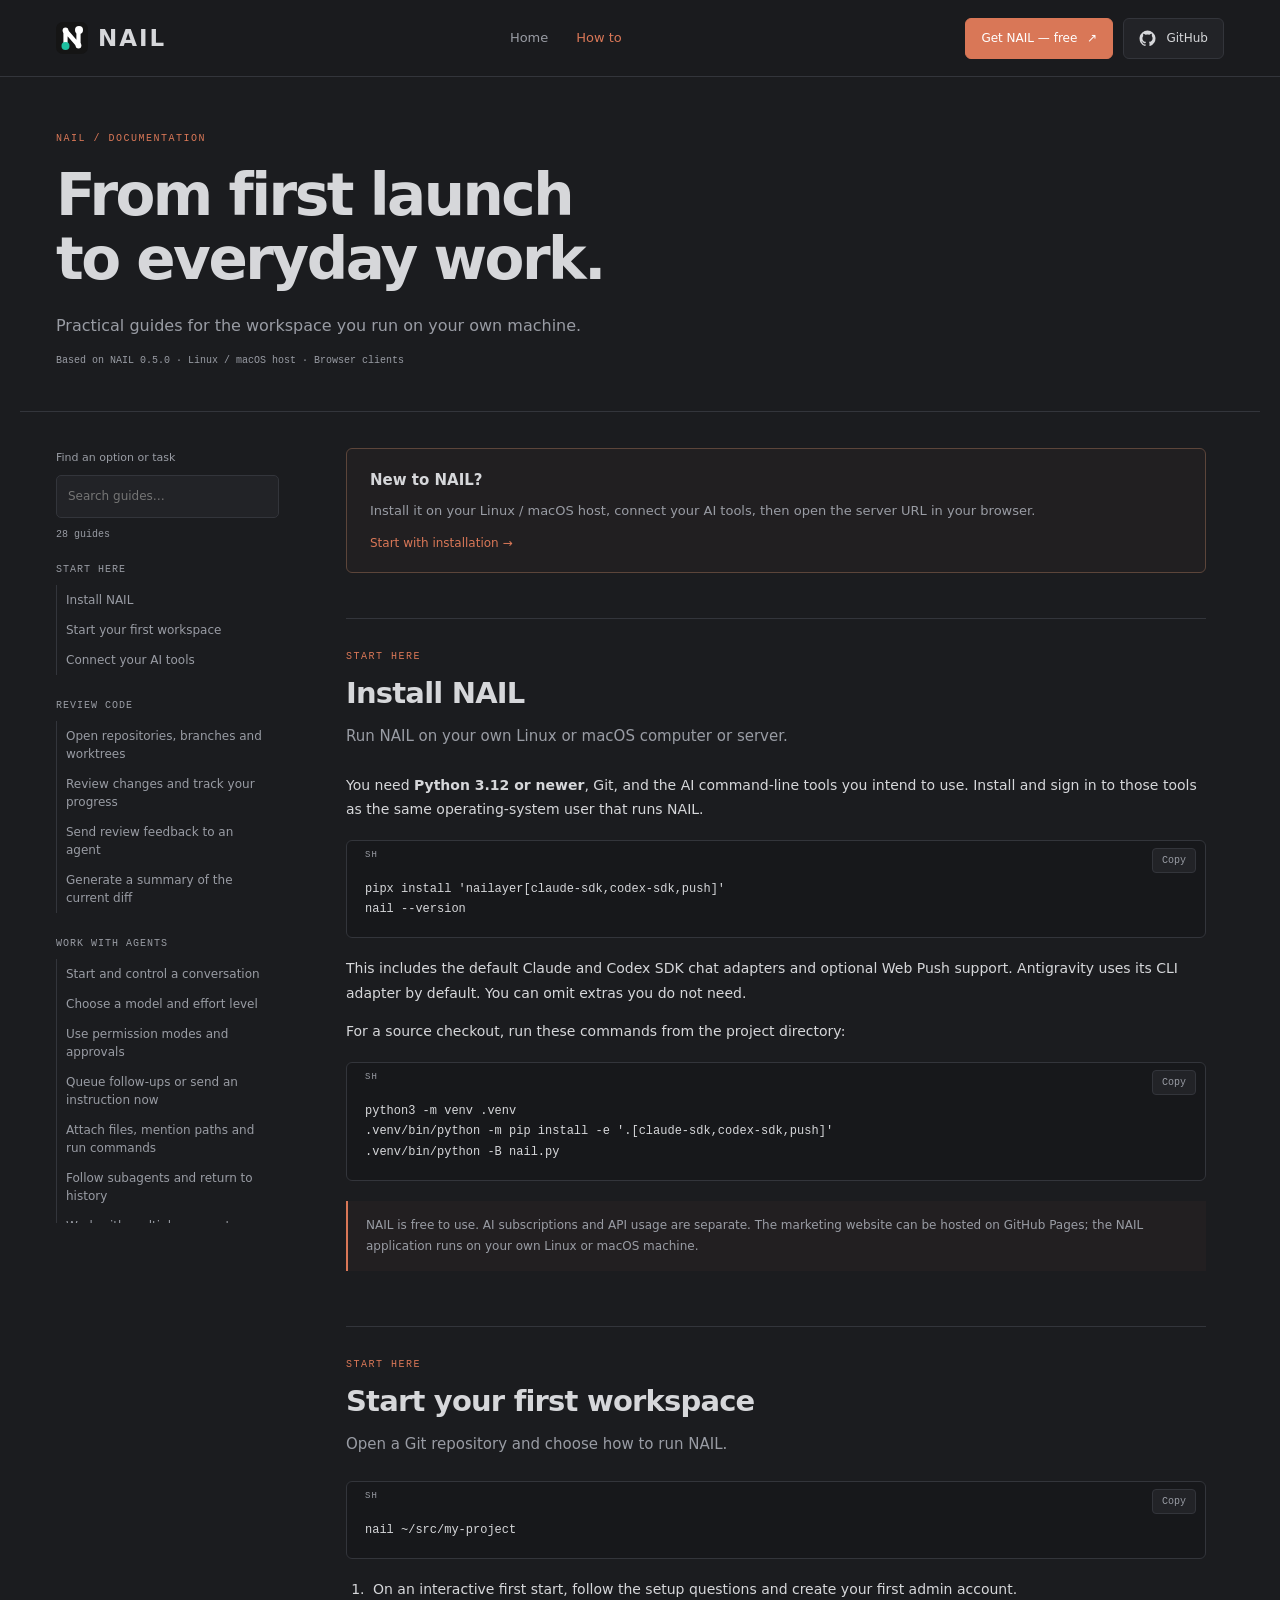
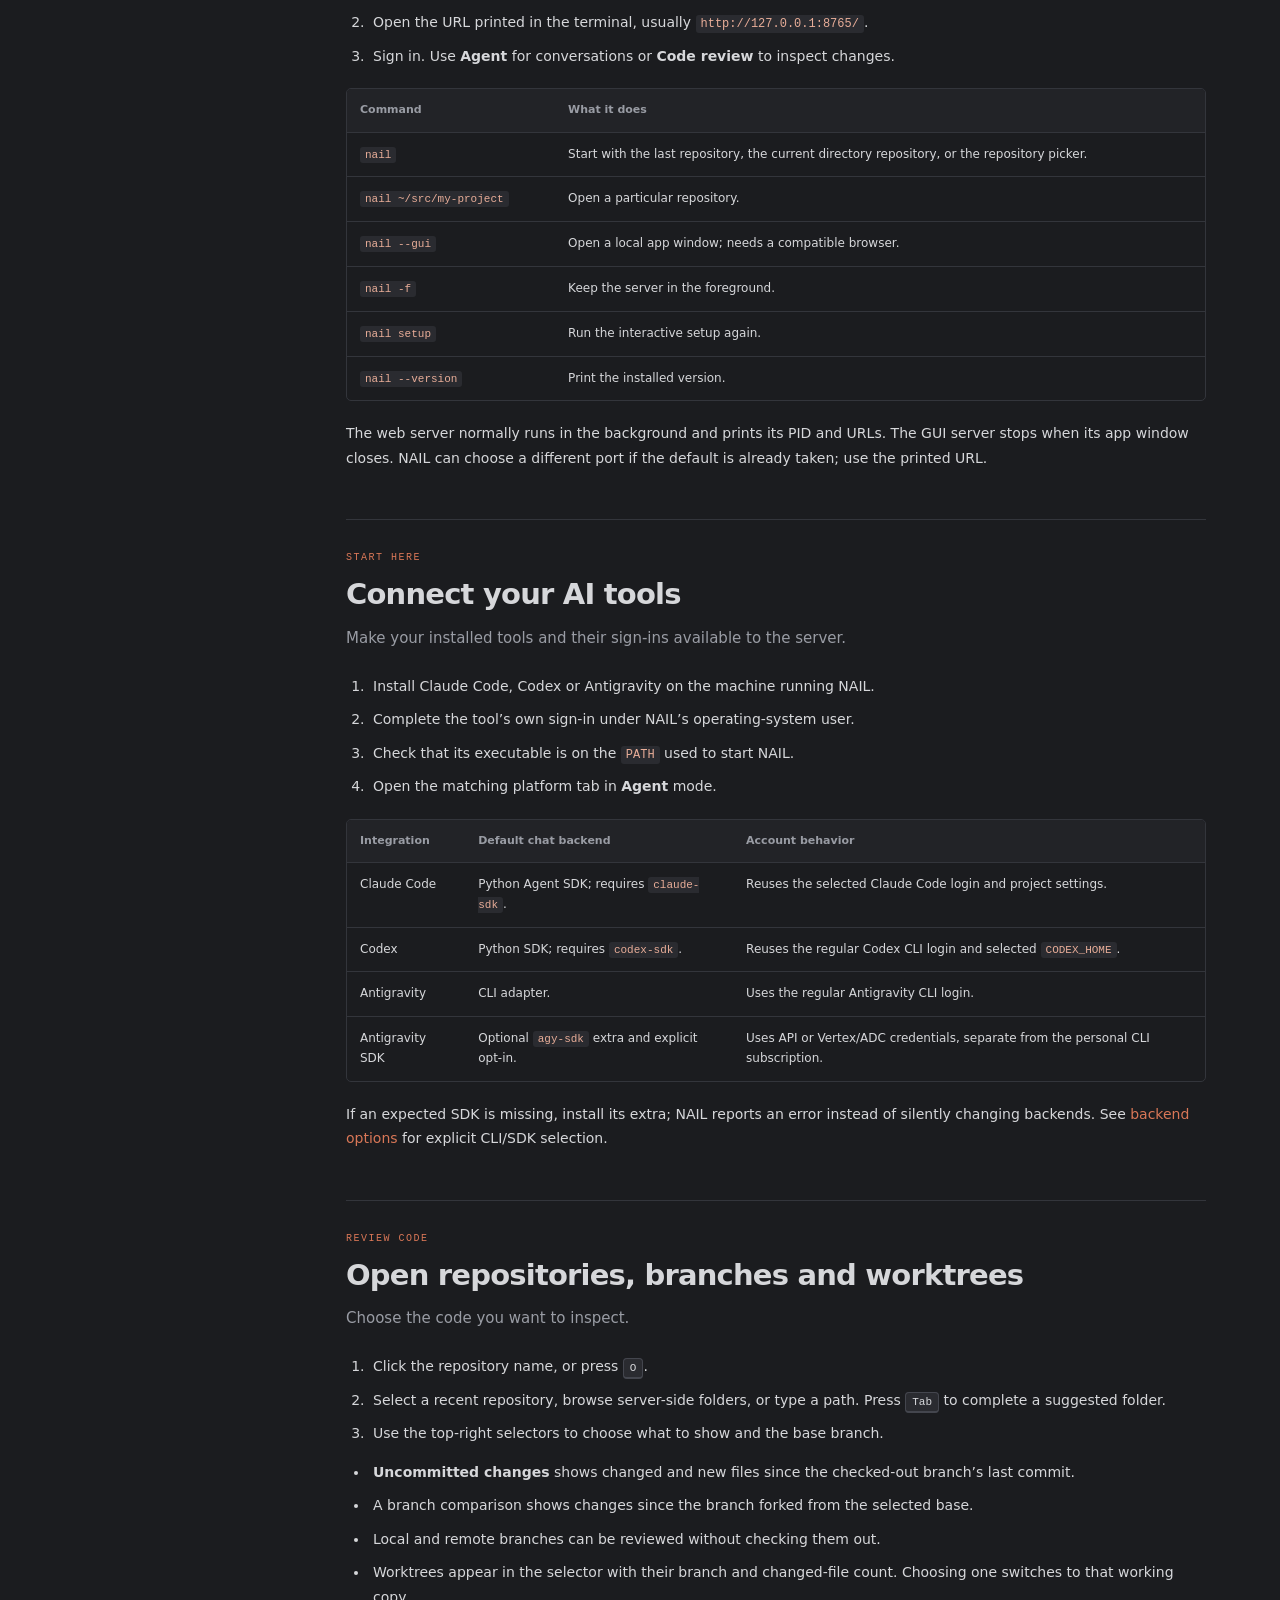
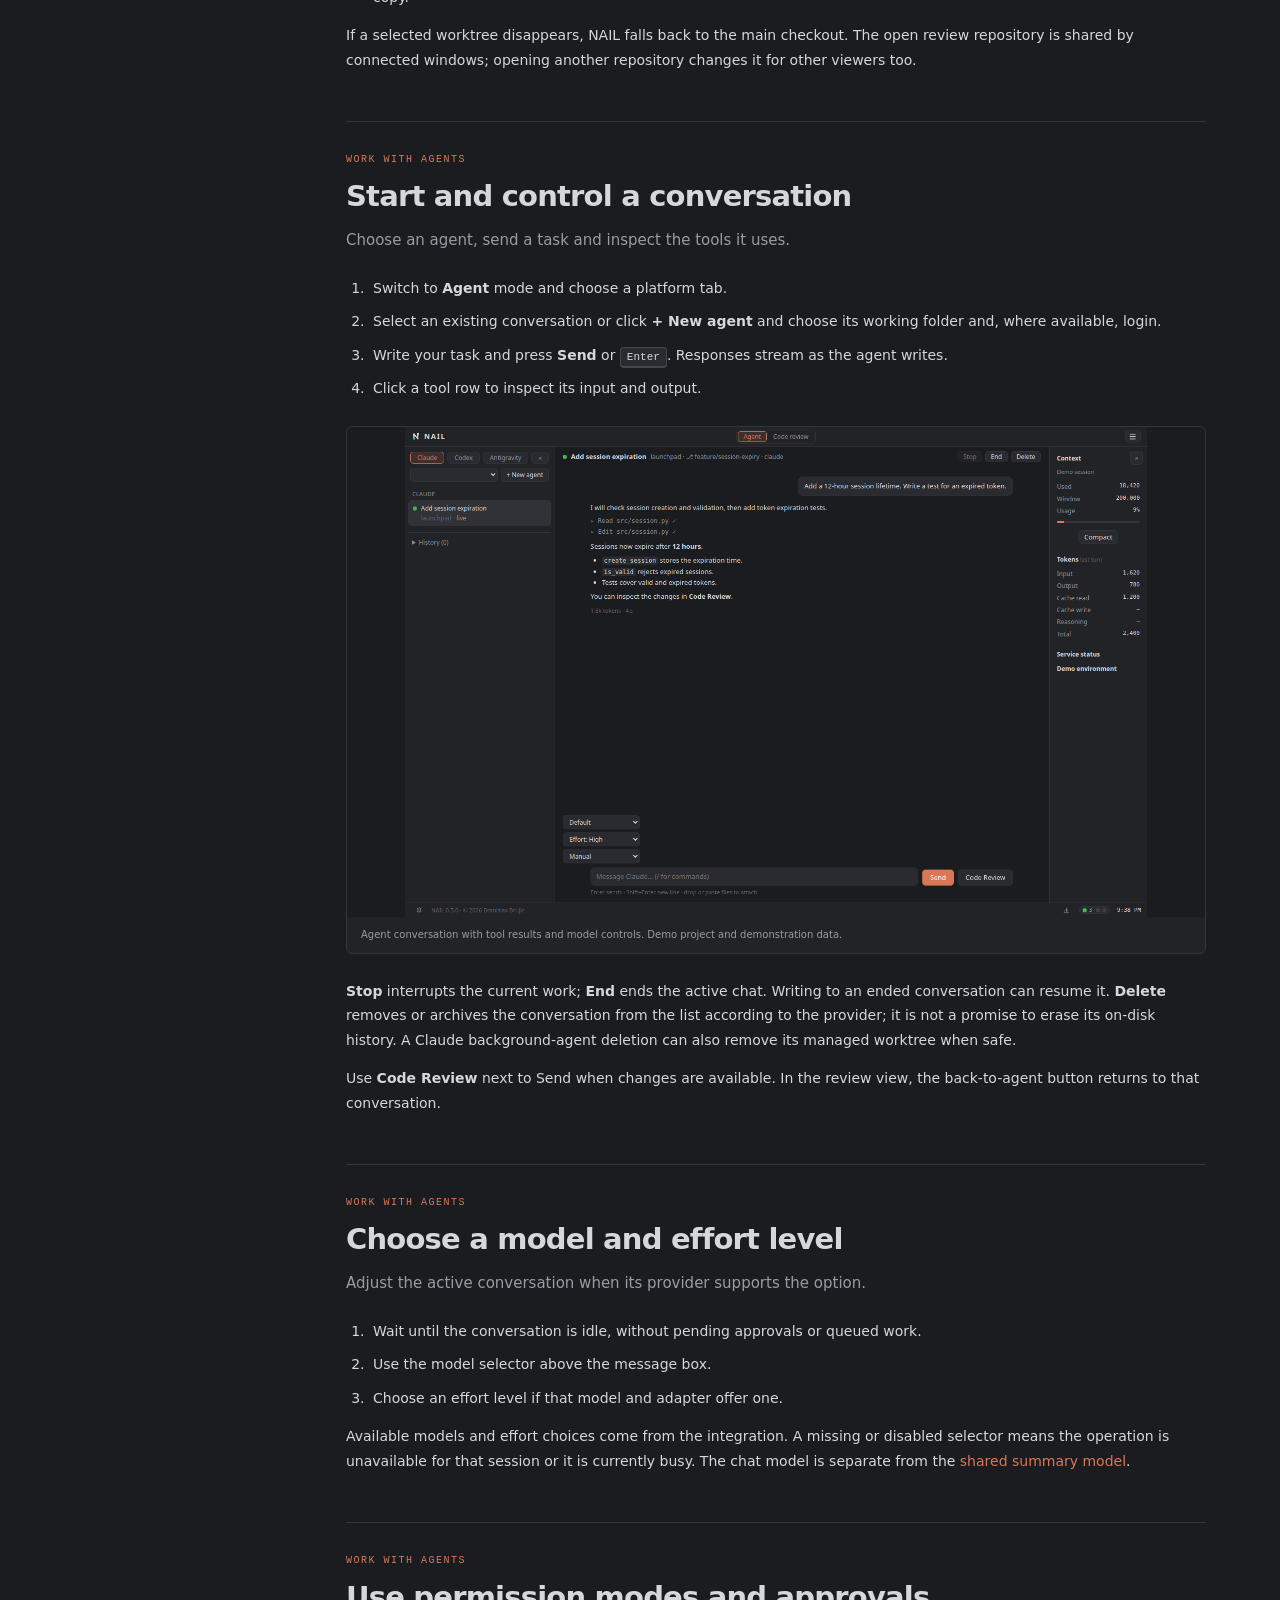
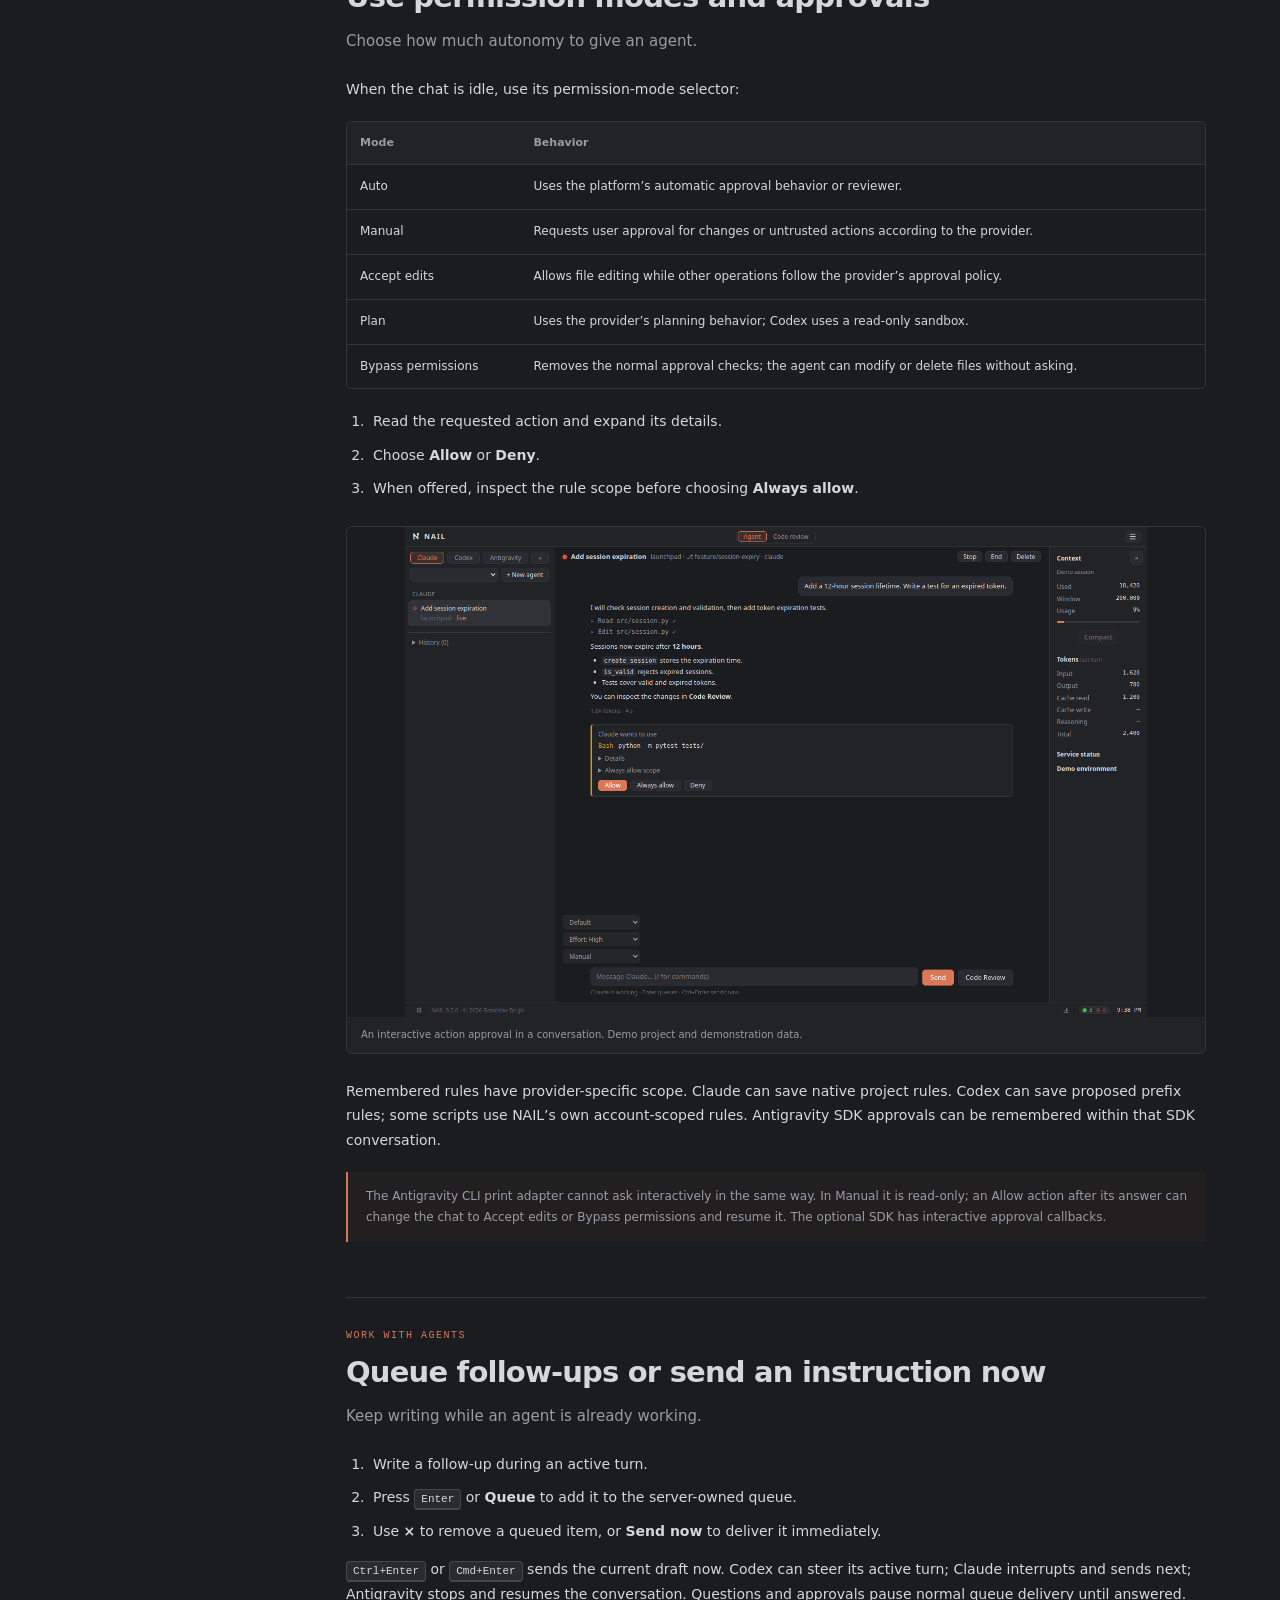
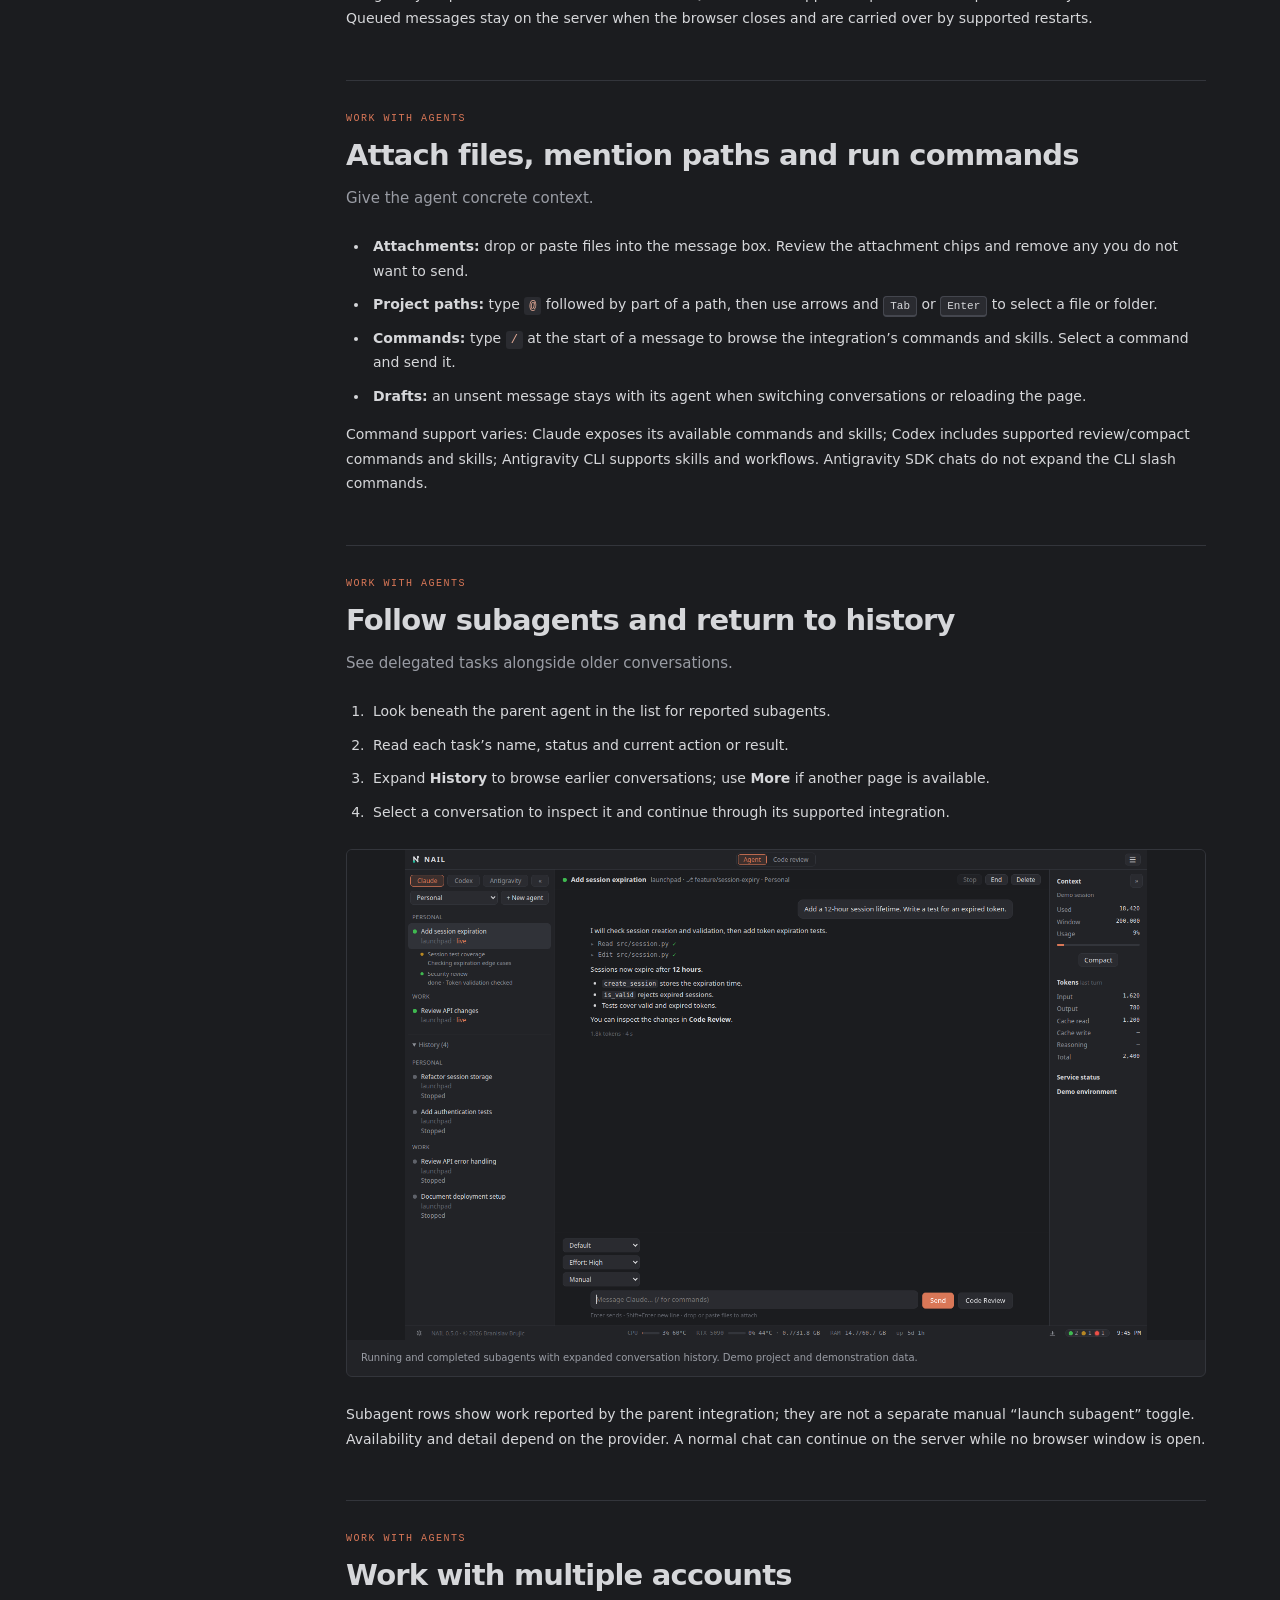
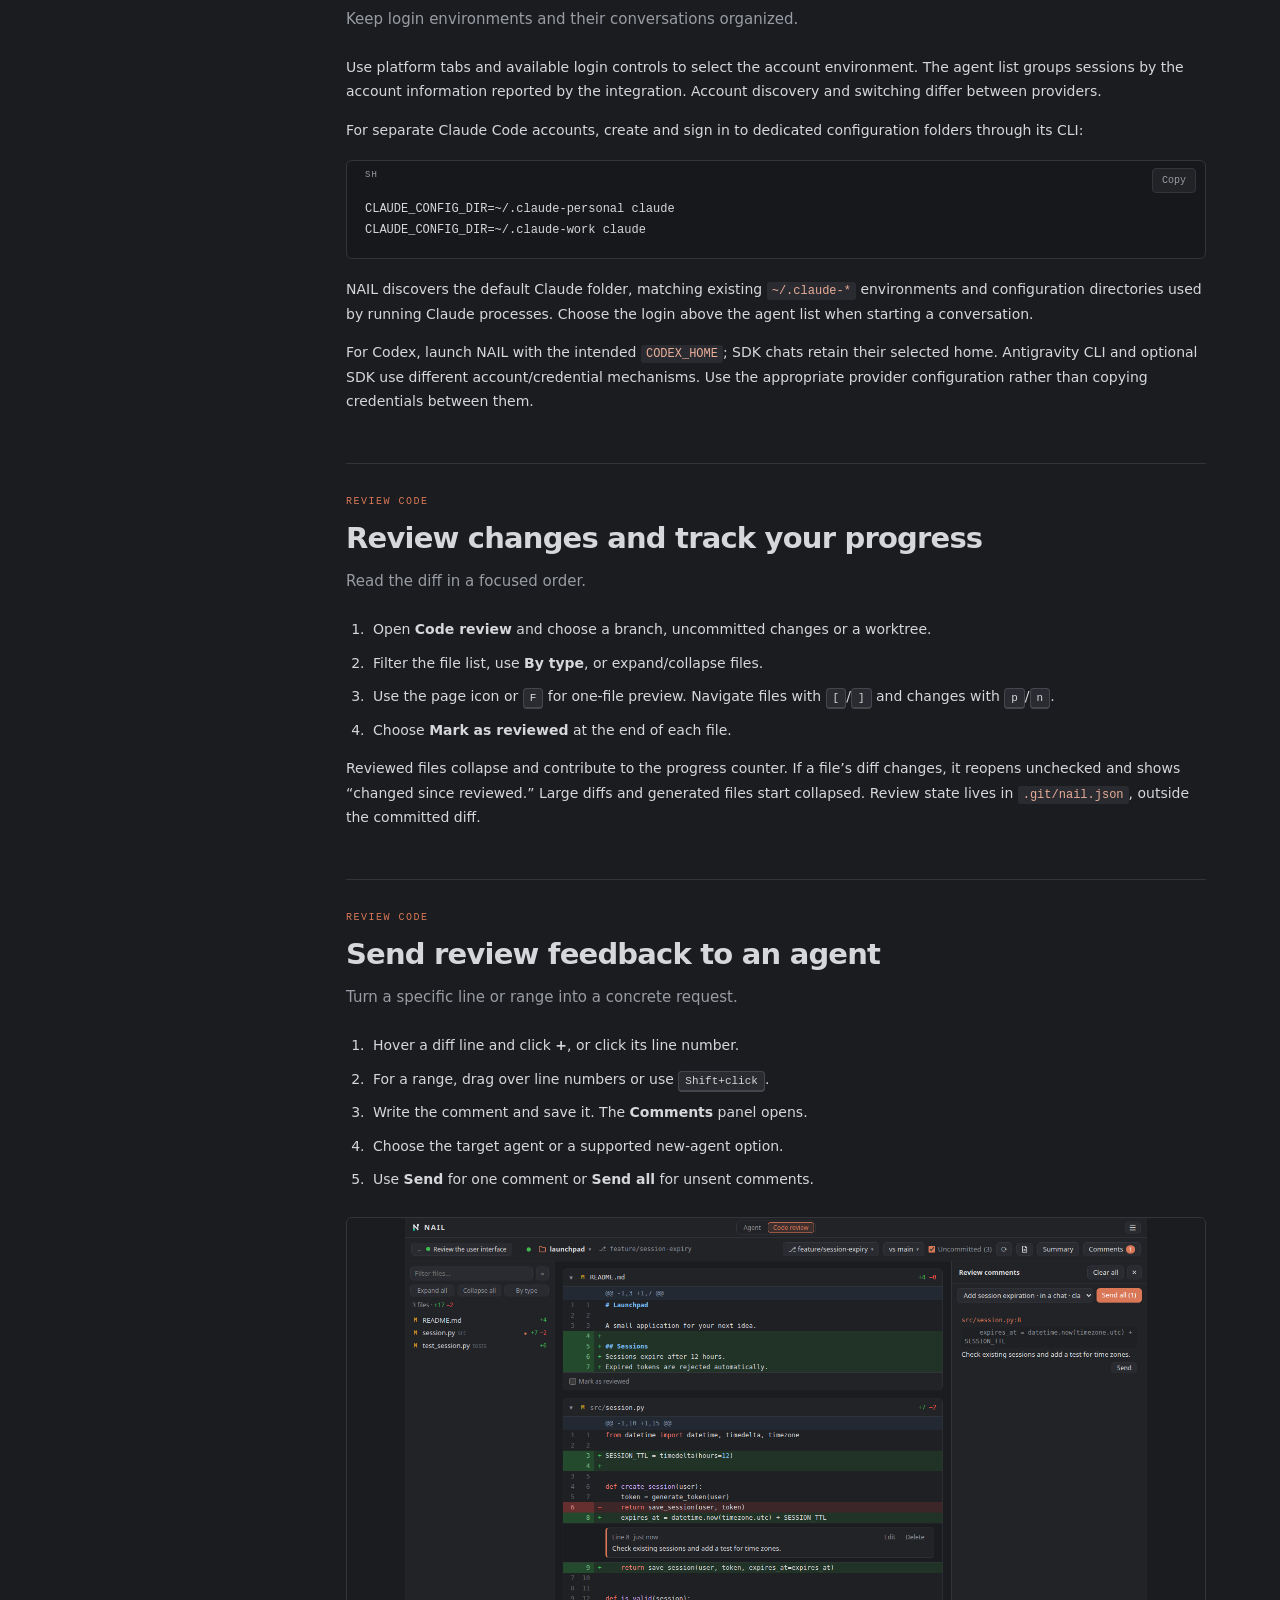
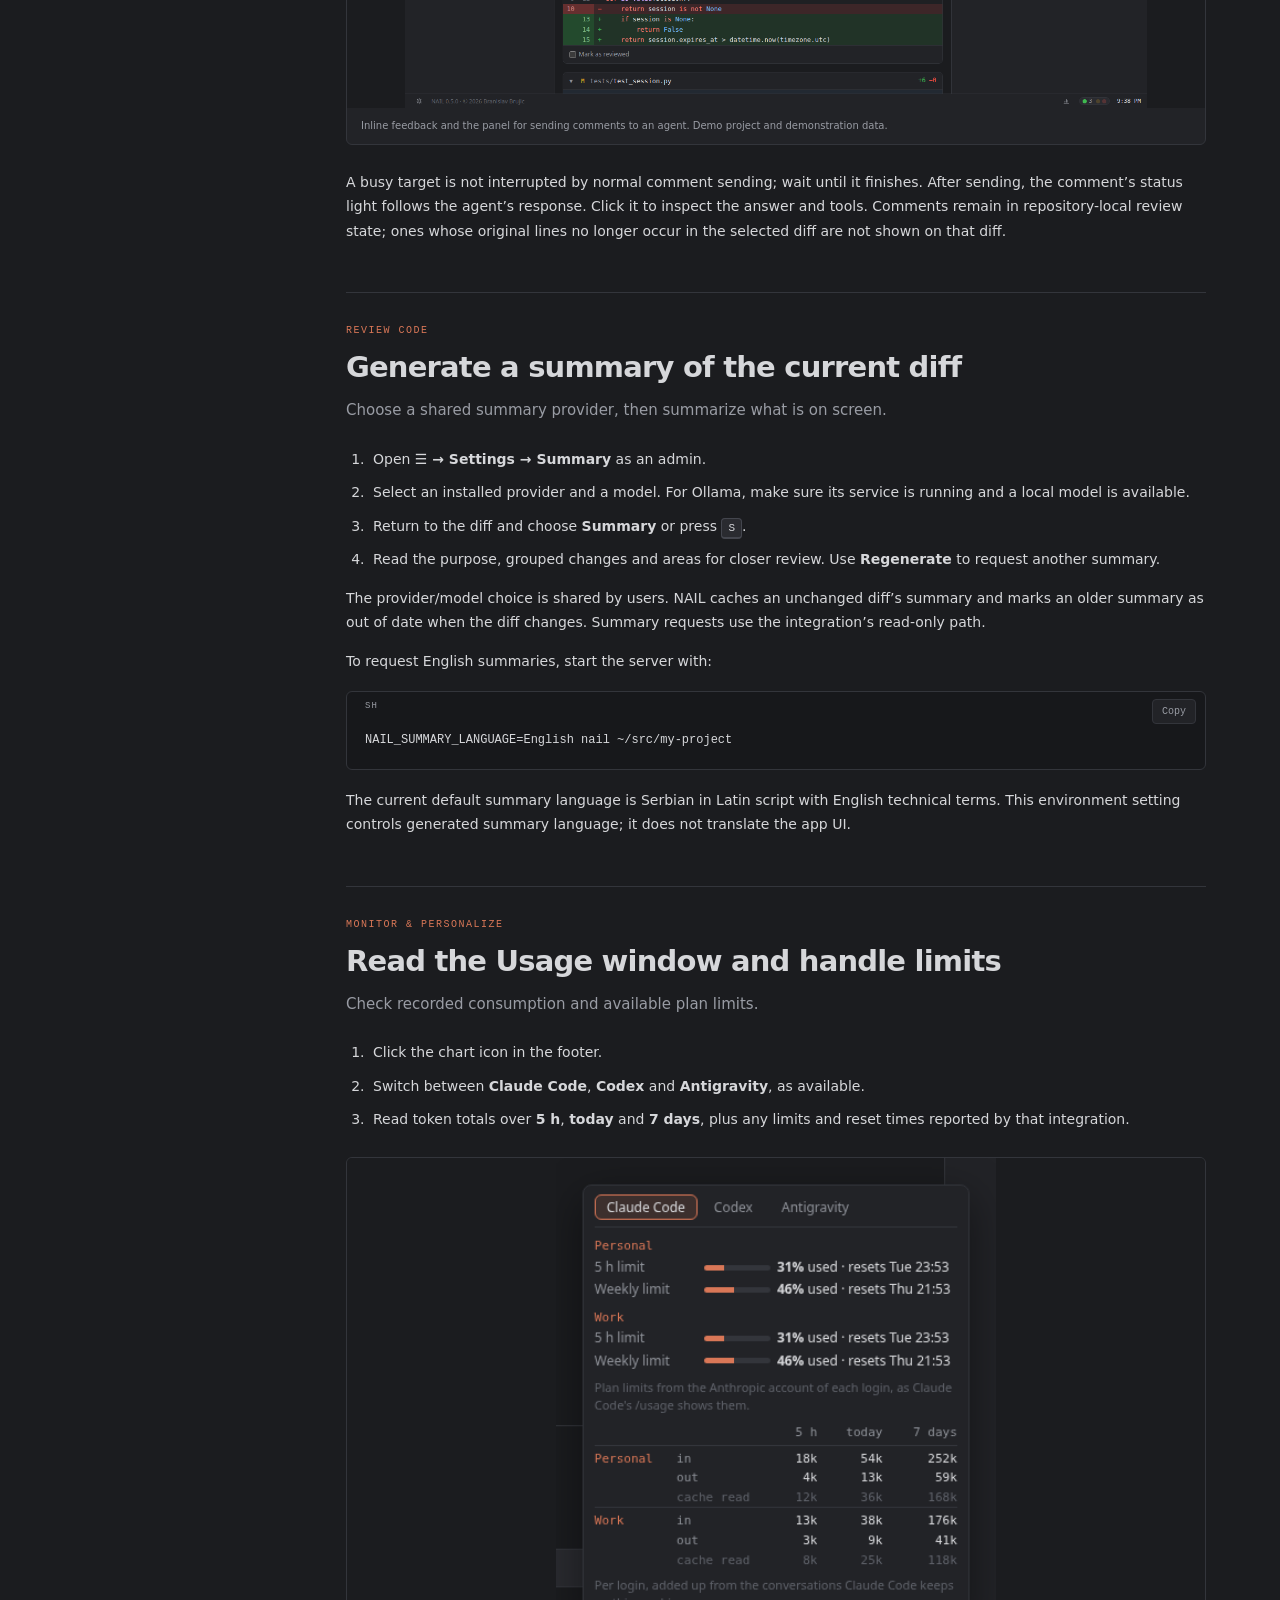
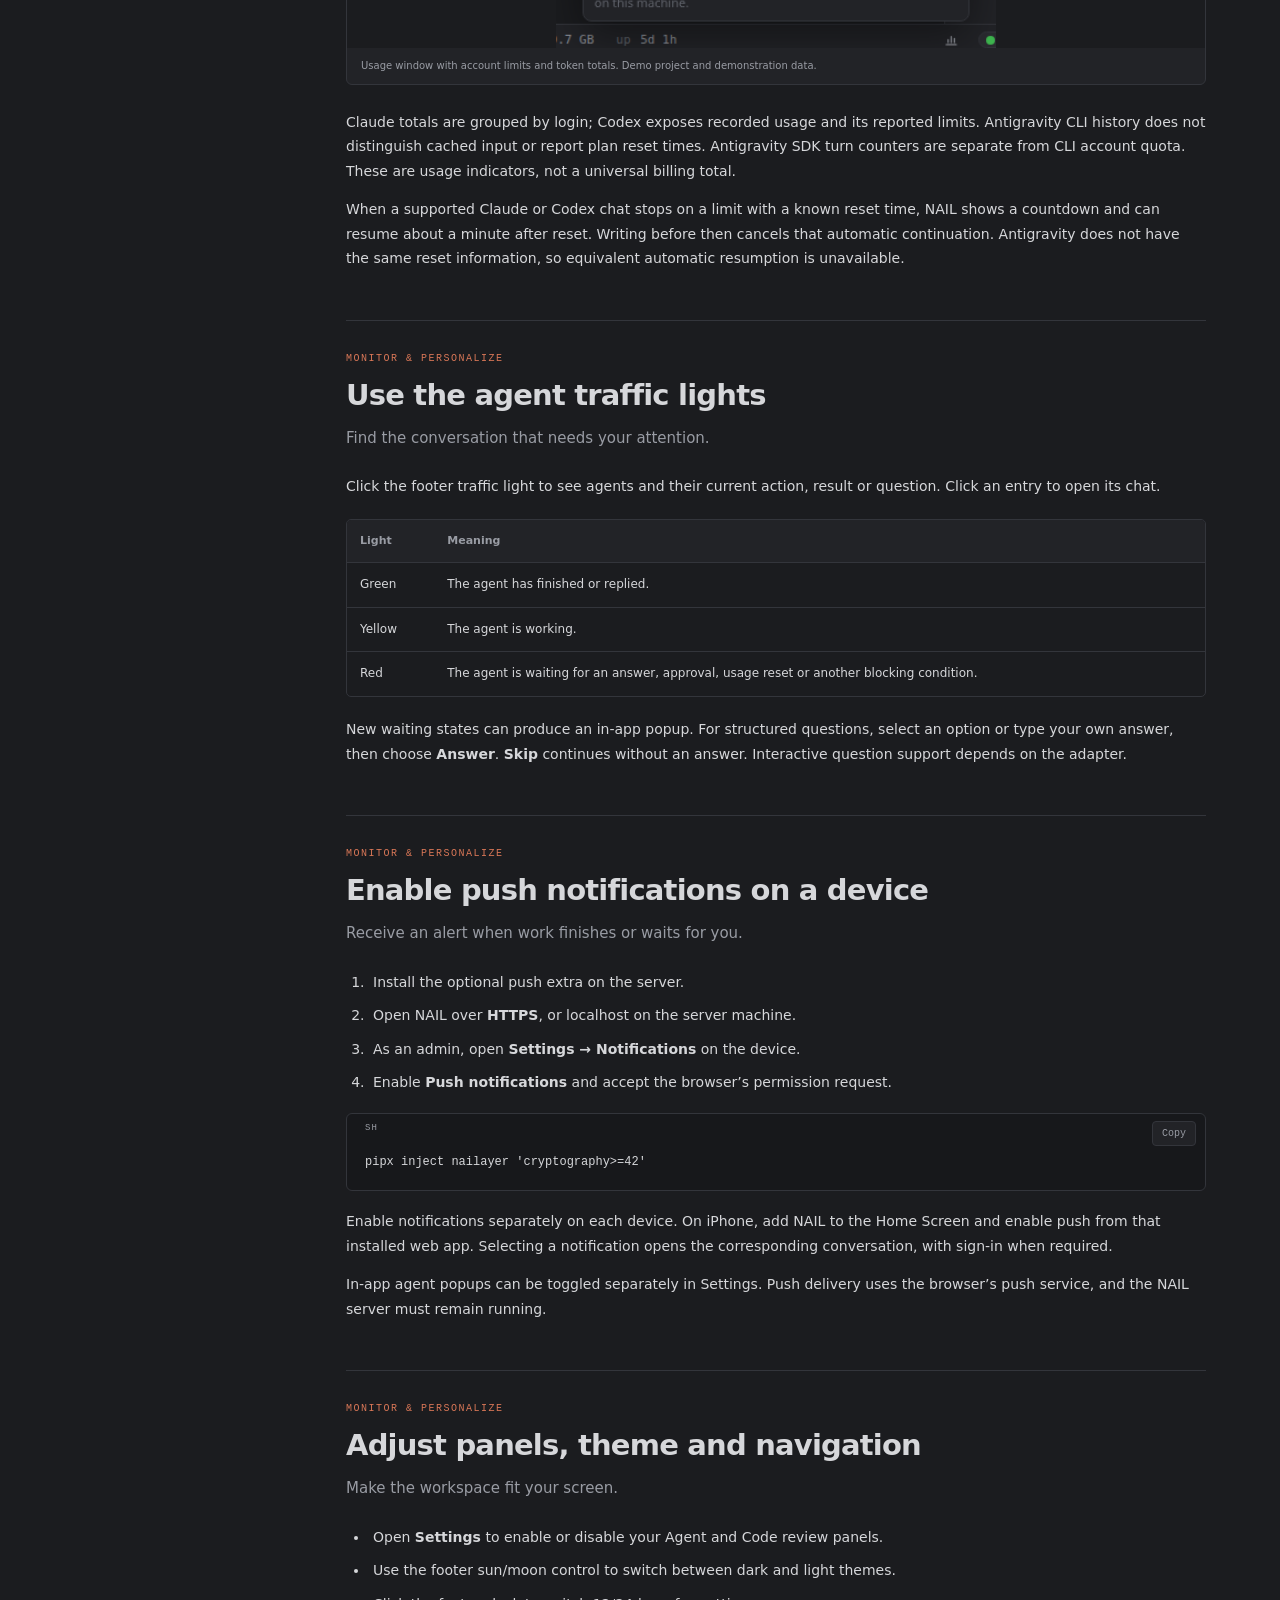
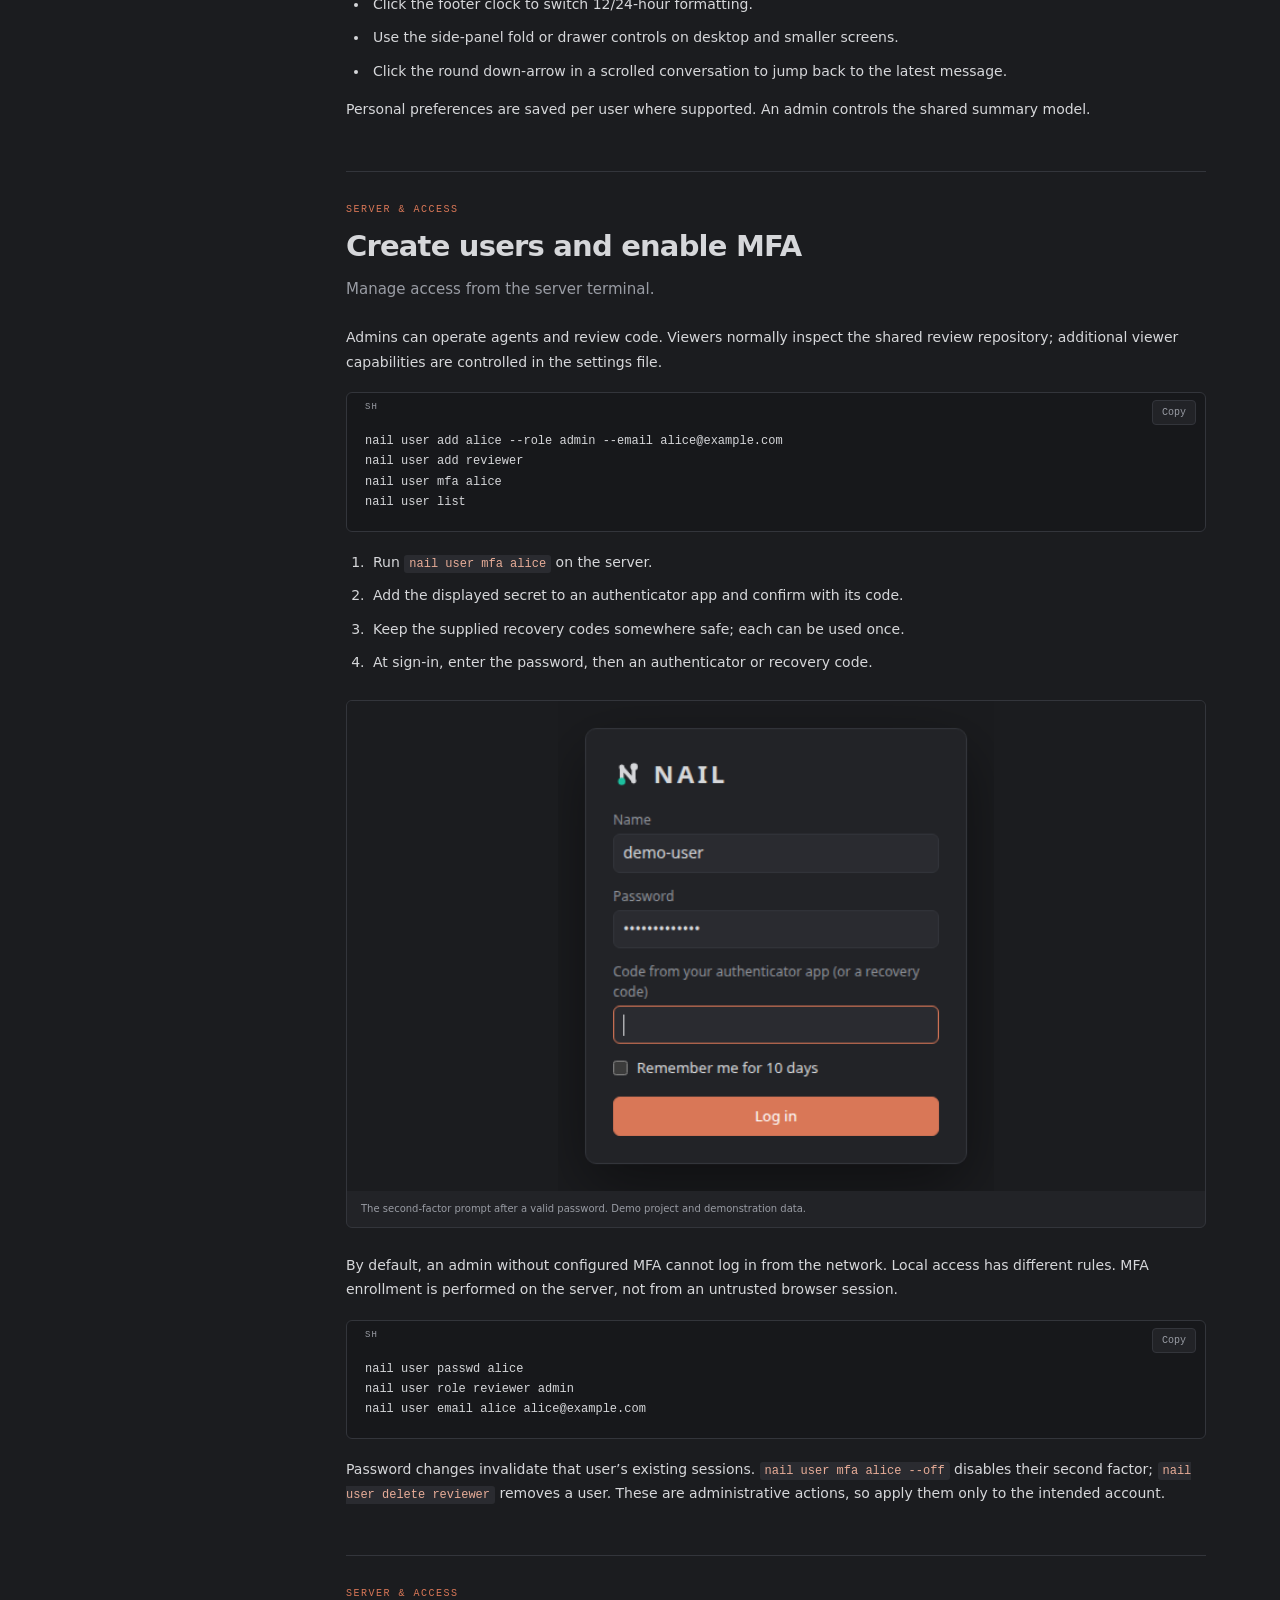
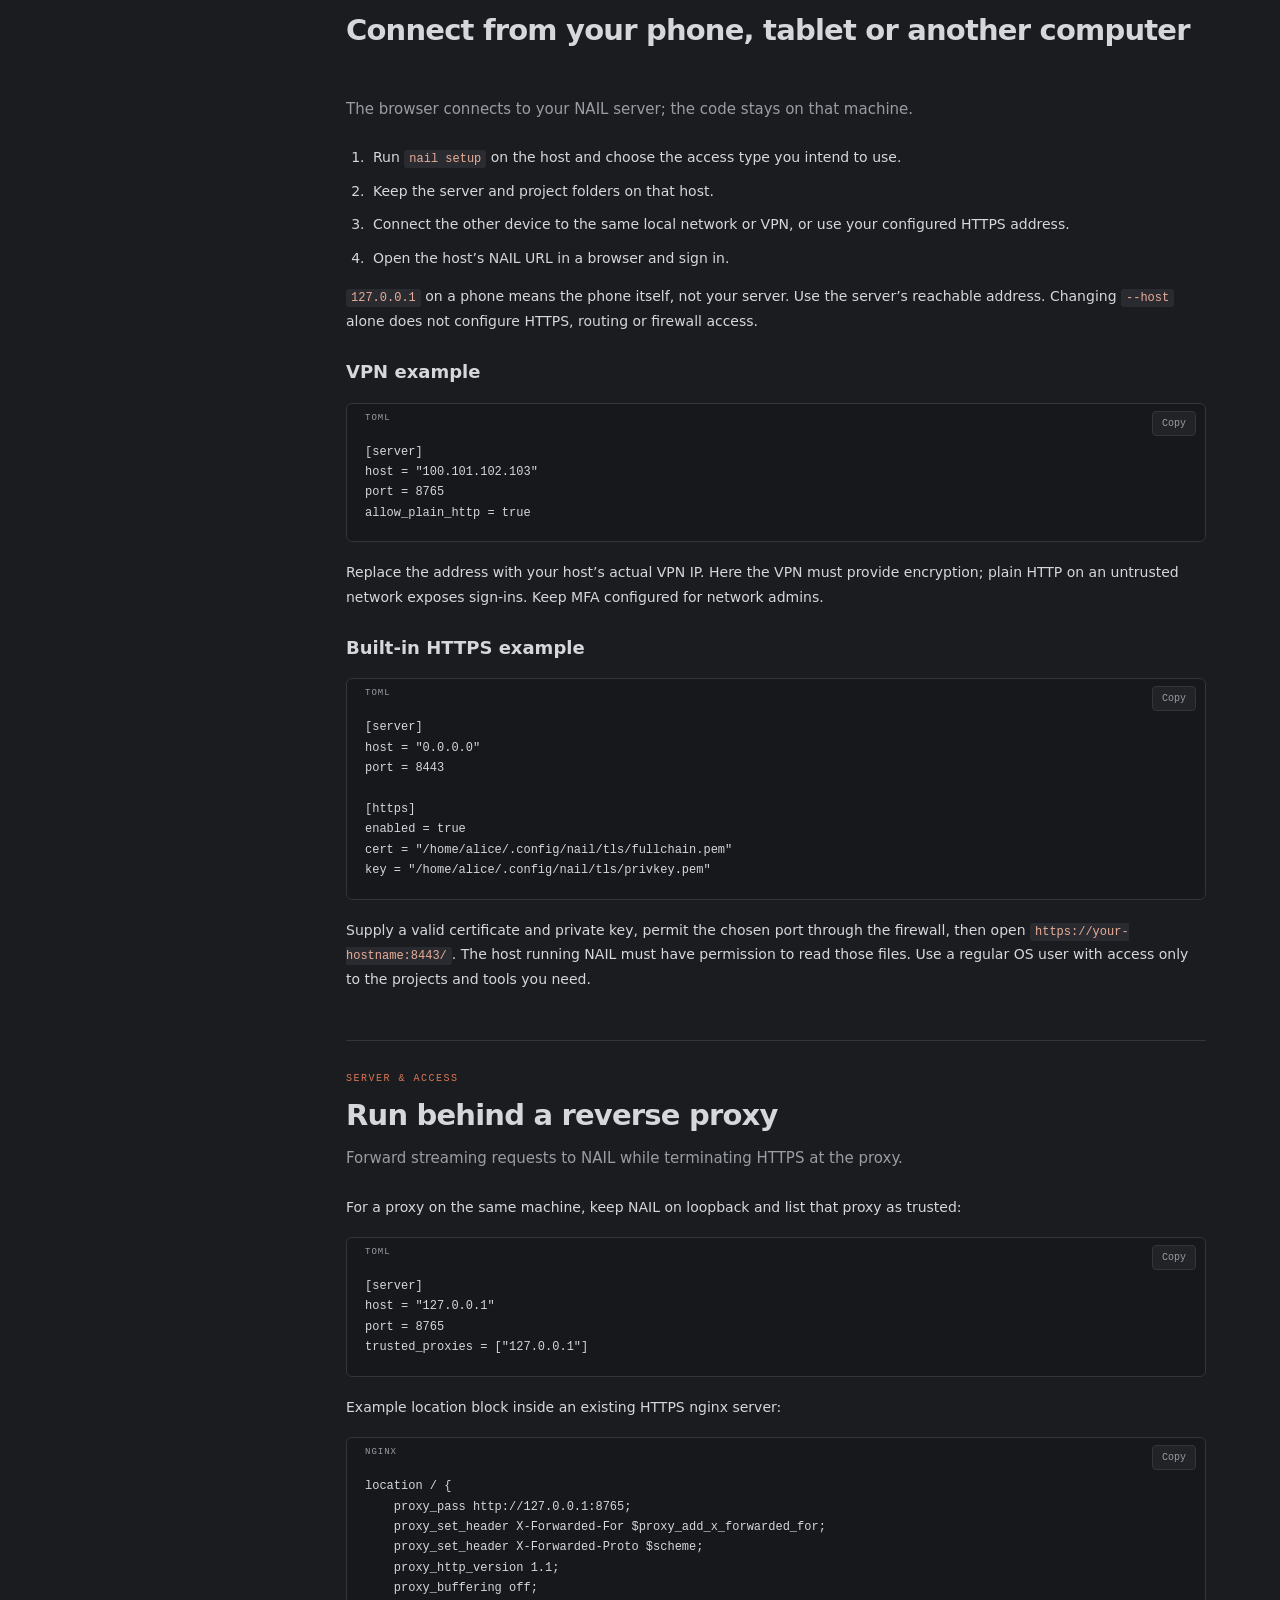
==== how-to.html @ 947f9fab "Open external website links in new tabs" ====
<!doctype html><html lang="en"><head><meta charset="utf-8"><meta name="viewport" content="width=device-width,initial-scale=1"><meta name="theme-color" content="#1b1c1f"><meta name="description" content="Learn how to install, configure and use NAIL: agents, permissions, code review, Usage, accounts, MFA and remote access."><title>How to use NAIL — Guides & configuration</title><link rel="icon" href="assets/nail.svg" type="image/svg+xml"><link rel="stylesheet" href="assets/docs.css"><script src="assets/docs.js" defer></script></head><body><a class="skip" href="#guides">Skip to guides</a><header><nav class="wrap" aria-label="Main navigation"><a class="brand" href="index.html"><img src="assets/nail.svg" alt="" width="32" height="32">NAIL</a><div class="navlinks"><a href="index.html">Home</a><a href="how-to.html" aria-current="page">How to</a></div><div class="header-actions"><a class="btn primary" href="index.html#installation">Get NAIL — free <span>↗</span></a><a class="btn github-placeholder" id="github-link" href="https://github.com/branislav-brujic/nail" aria-label="GitHub repository" target="_blank" rel="noopener noreferrer"><svg width="17" height="17" viewBox="0 0 24 24" fill="currentColor" aria-hidden="true"><path d="M12 .75a11.25 11.25 0 0 0-3.558 21.923c.563.105.769-.244.769-.542 0-.267-.01-.975-.015-1.914-3.13.68-3.79-1.508-3.79-1.508-.511-1.3-1.25-1.646-1.25-1.646-1.022-.699.077-.685.077-.685 1.13.08 1.725 1.16 1.725 1.16 1.005 1.722 2.638 1.225 3.28.937.102-.729.393-1.226.715-1.508-2.498-.284-5.124-1.249-5.124-5.56 0-1.228.439-2.232 1.16-3.019-.116-.284-.503-1.429.11-2.978 0 0 .945-.303 3.094 1.153a10.8 10.8 0 0 1 5.63 0c2.148-1.456 3.091-1.153 3.091-1.153.615 1.549.228 2.694.112 2.978.722.787 1.158 1.791 1.158 3.019 0 4.322-2.63 5.273-5.136 5.551.404.349.765 1.034.765 2.084 0 1.505-.014 2.719-.014 3.089 0 .3.203.653.774.542A11.25 11.25 0 0 0 12 .75Z"/></svg>GitHub</a></div></nav></header><div class="wrap docs-hero"><div class="eyebrow">NAIL / DOCUMENTATION</div><h1>From first launch<br>to everyday work.</h1><p>Practical guides for the workspace you run on your own machine.</p><div class="doc-version">Based on NAIL 0.5.0 · Linux / macOS host · Browser clients</div></div><div class="wrap docs-layout"><aside class="docs-side" aria-label="Documentation navigation"><label for="guide-search">Find an option or task</label><div class="search-wrap"><input id="guide-search" type="search" placeholder="Search guides…" autocomplete="off"><button id="clear-search" type="button" aria-label="Clear search" hidden>×</button></div><p id="search-status" role="status">28 guides</p><details class="toc" open><summary>Browse guides</summary><div id="table-of-contents"><div class="toc-group"><p>Start here</p><a href="#install" data-guide-link="install">Install NAIL</a><a href="#first-run" data-guide-link="first-run">Start your first workspace</a><a href="#connect-agents" data-guide-link="connect-agents">Connect your AI tools</a></div><div class="toc-group"><p>Review code</p><a href="#repositories" data-guide-link="repositories">Open repositories, branches and worktrees</a><a href="#review" data-guide-link="review">Review changes and track your progress</a><a href="#comments" data-guide-link="comments">Send review feedback to an agent</a><a href="#summaries" data-guide-link="summaries">Generate a summary of the current diff</a></div><div class="toc-group"><p>Work with agents</p><a href="#chat" data-guide-link="chat">Start and control a conversation</a><a href="#models" data-guide-link="models">Choose a model and effort level</a><a href="#permissions" data-guide-link="permissions">Use permission modes and approvals</a><a href="#queue" data-guide-link="queue">Queue follow-ups or send an instruction now</a><a href="#files-and-commands" data-guide-link="files-and-commands">Attach files, mention paths and run commands</a><a href="#subagents-history" data-guide-link="subagents-history">Follow subagents and return to history</a><a href="#accounts" data-guide-link="accounts">Work with multiple accounts</a></div><div class="toc-group"><p>Monitor & personalize</p><a href="#usage" data-guide-link="usage">Read the Usage window and handle limits</a><a href="#status" data-guide-link="status">Use the agent traffic lights</a><a href="#notifications" data-guide-link="notifications">Enable push notifications on a device</a><a href="#preferences" data-guide-link="preferences">Adjust panels, theme and navigation</a></div><div class="toc-group"><p>Server & access</p><a href="#users-mfa" data-guide-link="users-mfa">Create users and enable MFA</a><a href="#remote-access" data-guide-link="remote-access">Connect from your phone, tablet or another computer</a><a href="#proxy" data-guide-link="proxy">Run behind a reverse proxy</a><a href="#configuration" data-guide-link="configuration">Edit the settings file</a><a href="#sandbox" data-guide-link="sandbox">Limit agents to a project root</a></div><div class="toc-group"><p>Reference</p><a href="#backends" data-guide-link="backends">Choose CLI or SDK adapters</a><a href="#settings-reference" data-guide-link="settings-reference">Configuration reference</a><a href="#cli-environment" data-guide-link="cli-environment">CLI flags and environment variables</a><a href="#keyboard" data-guide-link="keyboard">Keyboard shortcuts</a><a href="#troubleshooting" data-guide-link="troubleshooting">Troubleshoot common problems</a></div></div></details></aside><main id="guides"><div class="quick-start"><strong>New to NAIL?</strong><p>Install it on your Linux / macOS host, connect your AI tools, then open the server URL in your browser.</p><a href="#install">Start with installation →</a></div><p id="no-results" hidden>No guides match your search. Try “MFA”, “queue”, “worktree” or “proxy”.</p><section class="guide" id="install" data-guide data-group="Start here"><div class="eyebrow">Start here</div><h2>Install NAIL<a class="anchor" href="#install" aria-label="Link to Install NAIL">#</a></h2><p class="guide-intro">Run NAIL on your own Linux or macOS computer or server.</p><p>You need <strong>Python 3.12 or newer</strong>, Git, and the AI command-line tools you intend to use. Install and sign in to those tools as the same operating-system user that runs NAIL.</p><pre data-language="sh"><code>pipx install &#x27;nailayer[claude-sdk,codex-sdk,push]&#x27;
nail --version</code></pre><p>This includes the default Claude and Codex SDK chat adapters and optional Web Push support. Antigravity uses its CLI adapter by default. You can omit extras you do not need.</p><p>For a source checkout, run these commands from the project directory:</p><pre data-language="sh"><code>python3 -m venv .venv
.venv/bin/python -m pip install -e &#x27;.[claude-sdk,codex-sdk,push]&#x27;
.venv/bin/python -B nail.py</code></pre><div class="note">NAIL is free to use. AI subscriptions and API usage are separate. The marketing website can be hosted on GitHub Pages; the NAIL application runs on your own Linux or macOS machine.</div></section><section class="guide" id="first-run" data-guide data-group="Start here"><div class="eyebrow">Start here</div><h2>Start your first workspace<a class="anchor" href="#first-run" aria-label="Link to Start your first workspace">#</a></h2><p class="guide-intro">Open a Git repository and choose how to run NAIL.</p><pre data-language="sh"><code>nail ~/src/my-project</code></pre><ol><li>On an interactive first start, follow the setup questions and create your first admin account.</li><li>Open the URL printed in the terminal, usually <code>http://127.0.0.1:8765/</code>.</li><li>Sign in. Use <strong>Agent</strong> for conversations or <strong>Code review</strong> to inspect changes.</li></ol><div class="table-scroll"><table><thead><tr><th>Command</th><th>What it does</th></tr></thead><tbody><tr><td><code>nail</code></td><td>Start with the last repository, the current directory repository, or the repository picker.</td></tr><tr><td><code>nail ~/src/my-project</code></td><td>Open a particular repository.</td></tr><tr><td><code>nail --gui</code></td><td>Open a local app window; needs a compatible browser.</td></tr><tr><td><code>nail -f</code></td><td>Keep the server in the foreground.</td></tr><tr><td><code>nail setup</code></td><td>Run the interactive setup again.</td></tr><tr><td><code>nail --version</code></td><td>Print the installed version.</td></tr></tbody></table></div><p>The web server normally runs in the background and prints its PID and URLs. The GUI server stops when its app window closes. NAIL can choose a different port if the default is already taken; use the printed URL.</p></section><section class="guide" id="connect-agents" data-guide data-group="Start here"><div class="eyebrow">Start here</div><h2>Connect your AI tools<a class="anchor" href="#connect-agents" aria-label="Link to Connect your AI tools">#</a></h2><p class="guide-intro">Make your installed tools and their sign-ins available to the server.</p><ol><li>Install Claude Code, Codex or Antigravity on the machine running NAIL.</li><li>Complete the tool’s own sign-in under NAIL’s operating-system user.</li><li>Check that its executable is on the <code>PATH</code> used to start NAIL.</li><li>Open the matching platform tab in <strong>Agent</strong> mode.</li></ol><div class="table-scroll"><table><thead><tr><th>Integration</th><th>Default chat backend</th><th>Account behavior</th></tr></thead><tbody><tr><td>Claude Code</td><td>Python Agent SDK; requires <code>claude-sdk</code>.</td><td>Reuses the selected Claude Code login and project settings.</td></tr><tr><td>Codex</td><td>Python SDK; requires <code>codex-sdk</code>.</td><td>Reuses the regular Codex CLI login and selected <code>CODEX_HOME</code>.</td></tr><tr><td>Antigravity</td><td>CLI adapter.</td><td>Uses the regular Antigravity CLI login.</td></tr><tr><td>Antigravity SDK</td><td>Optional <code>agy-sdk</code> extra and explicit opt-in.</td><td>Uses API or Vertex/ADC credentials, separate from the personal CLI subscription.</td></tr></tbody></table></div><p>If an expected SDK is missing, install its extra; NAIL reports an error instead of silently changing backends. See <a href="#backends">backend options</a> for explicit CLI/SDK selection.</p></section><section class="guide" id="repositories" data-guide data-group="Review code"><div class="eyebrow">Review code</div><h2>Open repositories, branches and worktrees<a class="anchor" href="#repositories" aria-label="Link to Open repositories, branches and worktrees">#</a></h2><p class="guide-intro">Choose the code you want to inspect.</p><ol><li>Click the repository name, or press <kbd>O</kbd>.</li><li>Select a recent repository, browse server-side folders, or type a path. Press <kbd>Tab</kbd> to complete a suggested folder.</li><li>Use the top-right selectors to choose what to show and the base branch.</li></ol><ul><li><strong>Uncommitted changes</strong> shows changed and new files since the checked-out branch’s last commit.</li><li>A branch comparison shows changes since the branch forked from the selected base.</li><li>Local and remote branches can be reviewed without checking them out.</li><li>Worktrees appear in the selector with their branch and changed-file count. Choosing one switches to that working copy.</li></ul><p>If a selected worktree disappears, NAIL falls back to the main checkout. The open review repository is shared by connected windows; opening another repository changes it for other viewers too.</p></section><section class="guide" id="chat" data-guide data-group="Work with agents"><div class="eyebrow">Work with agents</div><h2>Start and control a conversation<a class="anchor" href="#chat" aria-label="Link to Start and control a conversation">#</a></h2><p class="guide-intro">Choose an agent, send a task and inspect the tools it uses.</p><ol><li>Switch to <strong>Agent</strong> mode and choose a platform tab.</li><li>Select an existing conversation or click <strong>+ New agent</strong> and choose its working folder and, where available, login.</li><li>Write your task and press <strong>Send</strong> or <kbd>Enter</kbd>. Responses stream as the agent writes.</li><li>Click a tool row to inspect its input and output.</li></ol><figure><a href="assets/agents-en.png"><img src="assets/agents-en.png" alt="Agent conversation with tool results and model controls." loading="lazy"></a><figcaption>Agent conversation with tool results and model controls. Demo project and demonstration data.</figcaption></figure><p><strong>Stop</strong> interrupts the current work; <strong>End</strong> ends the active chat. Writing to an ended conversation can resume it. <strong>Delete</strong> removes or archives the conversation from the list according to the provider; it is not a promise to erase its on-disk history. A Claude background-agent deletion can also remove its managed worktree when safe.</p><p>Use <strong>Code Review</strong> next to Send when changes are available. In the review view, the back-to-agent button returns to that conversation.</p></section><section class="guide" id="models" data-guide data-group="Work with agents"><div class="eyebrow">Work with agents</div><h2>Choose a model and effort level<a class="anchor" href="#models" aria-label="Link to Choose a model and effort level">#</a></h2><p class="guide-intro">Adjust the active conversation when its provider supports the option.</p><ol><li>Wait until the conversation is idle, without pending approvals or queued work.</li><li>Use the model selector above the message box.</li><li>Choose an effort level if that model and adapter offer one.</li></ol><p>Available models and effort choices come from the integration. A missing or disabled selector means the operation is unavailable for that session or it is currently busy. The chat model is separate from the <a href="#summaries">shared summary model</a>.</p></section><section class="guide" id="permissions" data-guide data-group="Work with agents"><div class="eyebrow">Work with agents</div><h2>Use permission modes and approvals<a class="anchor" href="#permissions" aria-label="Link to Use permission modes and approvals">#</a></h2><p class="guide-intro">Choose how much autonomy to give an agent.</p><p>When the chat is idle, use its permission-mode selector:</p><div class="table-scroll"><table><thead><tr><th>Mode</th><th>Behavior</th></tr></thead><tbody><tr><td>Auto</td><td>Uses the platform’s automatic approval behavior or reviewer.</td></tr><tr><td>Manual</td><td>Requests user approval for changes or untrusted actions according to the provider.</td></tr><tr><td>Accept edits</td><td>Allows file editing while other operations follow the provider’s approval policy.</td></tr><tr><td>Plan</td><td>Uses the provider’s planning behavior; Codex uses a read-only sandbox.</td></tr><tr><td>Bypass permissions</td><td>Removes the normal approval checks; the agent can modify or delete files without asking.</td></tr></tbody></table></div><ol><li>Read the requested action and expand its details.</li><li>Choose <strong>Allow</strong> or <strong>Deny</strong>.</li><li>When offered, inspect the rule scope before choosing <strong>Always allow</strong>.</li></ol><figure><a href="assets/permissions-en.png"><img src="assets/permissions-en.png" alt="An interactive action approval in a conversation." loading="lazy"></a><figcaption>An interactive action approval in a conversation. Demo project and demonstration data.</figcaption></figure><p>Remembered rules have provider-specific scope. Claude can save native project rules. Codex can save proposed prefix rules; some scripts use NAIL’s own account-scoped rules. Antigravity SDK approvals can be remembered within that SDK conversation.</p><div class="note">The Antigravity CLI print adapter cannot ask interactively in the same way. In Manual it is read-only; an Allow action after its answer can change the chat to Accept edits or Bypass permissions and resume it. The optional SDK has interactive approval callbacks.</div></section><section class="guide" id="queue" data-guide data-group="Work with agents"><div class="eyebrow">Work with agents</div><h2>Queue follow-ups or send an instruction now<a class="anchor" href="#queue" aria-label="Link to Queue follow-ups or send an instruction now">#</a></h2><p class="guide-intro">Keep writing while an agent is already working.</p><ol><li>Write a follow-up during an active turn.</li><li>Press <kbd>Enter</kbd> or <strong>Queue</strong> to add it to the server-owned queue.</li><li>Use <strong>×</strong> to remove a queued item, or <strong>Send now</strong> to deliver it immediately.</li></ol><p><kbd>Ctrl+Enter</kbd> or <kbd>Cmd+Enter</kbd> sends the current draft now. Codex can steer its active turn; Claude interrupts and sends next; Antigravity stops and resumes the conversation. Questions and approvals pause normal queue delivery until answered. Queued messages stay on the server when the browser closes and are carried over by supported restarts.</p></section><section class="guide" id="files-and-commands" data-guide data-group="Work with agents"><div class="eyebrow">Work with agents</div><h2>Attach files, mention paths and run commands<a class="anchor" href="#files-and-commands" aria-label="Link to Attach files, mention paths and run commands">#</a></h2><p class="guide-intro">Give the agent concrete context.</p><ul><li><strong>Attachments:</strong> drop or paste files into the message box. Review the attachment chips and remove any you do not want to send.</li><li><strong>Project paths:</strong> type <code>@</code> followed by part of a path, then use arrows and <kbd>Tab</kbd> or <kbd>Enter</kbd> to select a file or folder.</li><li><strong>Commands:</strong> type <code>/</code> at the start of a message to browse the integration’s commands and skills. Select a command and send it.</li><li><strong>Drafts:</strong> an unsent message stays with its agent when switching conversations or reloading the page.</li></ul><p>Command support varies: Claude exposes its available commands and skills; Codex includes supported review/compact commands and skills; Antigravity CLI supports skills and workflows. Antigravity SDK chats do not expand the CLI slash commands.</p></section><section class="guide" id="subagents-history" data-guide data-group="Work with agents"><div class="eyebrow">Work with agents</div><h2>Follow subagents and return to history<a class="anchor" href="#subagents-history" aria-label="Link to Follow subagents and return to history">#</a></h2><p class="guide-intro">See delegated tasks alongside older conversations.</p><ol><li>Look beneath the parent agent in the list for reported subagents.</li><li>Read each task’s name, status and current action or result.</li><li>Expand <strong>History</strong> to browse earlier conversations; use <strong>More</strong> if another page is available.</li><li>Select a conversation to inspect it and continue through its supported integration.</li></ol><figure><a href="assets/history-en.png"><img src="assets/history-en.png" alt="Running and completed subagents with expanded conversation history." loading="lazy"></a><figcaption>Running and completed subagents with expanded conversation history. Demo project and demonstration data.</figcaption></figure><p>Subagent rows show work reported by the parent integration; they are not a separate manual “launch subagent” toggle. Availability and detail depend on the provider. A normal chat can continue on the server while no browser window is open.</p></section><section class="guide" id="accounts" data-guide data-group="Work with agents"><div class="eyebrow">Work with agents</div><h2>Work with multiple accounts<a class="anchor" href="#accounts" aria-label="Link to Work with multiple accounts">#</a></h2><p class="guide-intro">Keep login environments and their conversations organized.</p><p>Use platform tabs and available login controls to select the account environment. The agent list groups sessions by the account information reported by the integration. Account discovery and switching differ between providers.</p><p>For separate Claude Code accounts, create and sign in to dedicated configuration folders through its CLI:</p><pre data-language="sh"><code>CLAUDE_CONFIG_DIR=~/.claude-personal claude
CLAUDE_CONFIG_DIR=~/.claude-work claude</code></pre><p>NAIL discovers the default Claude folder, matching existing <code>~/.claude-*</code> environments and configuration directories used by running Claude processes. Choose the login above the agent list when starting a conversation.</p><p>For Codex, launch NAIL with the intended <code>CODEX_HOME</code>; SDK chats retain their selected home. Antigravity CLI and optional SDK use different account/credential mechanisms. Use the appropriate provider configuration rather than copying credentials between them.</p></section><section class="guide" id="review" data-guide data-group="Review code"><div class="eyebrow">Review code</div><h2>Review changes and track your progress<a class="anchor" href="#review" aria-label="Link to Review changes and track your progress">#</a></h2><p class="guide-intro">Read the diff in a focused order.</p><ol><li>Open <strong>Code review</strong> and choose a branch, uncommitted changes or a worktree.</li><li>Filter the file list, use <strong>By type</strong>, or expand/collapse files.</li><li>Use the page icon or <kbd>F</kbd> for one-file preview. Navigate files with <kbd>[</kbd>/<kbd>]</kbd> and changes with <kbd>p</kbd>/<kbd>n</kbd>.</li><li>Choose <strong>Mark as reviewed</strong> at the end of each file.</li></ol><p>Reviewed files collapse and contribute to the progress counter. If a file’s diff changes, it reopens unchecked and shows “changed since reviewed.” Large diffs and generated files start collapsed. Review state lives in <code>.git/nail.json</code>, outside the committed diff.</p></section><section class="guide" id="comments" data-guide data-group="Review code"><div class="eyebrow">Review code</div><h2>Send review feedback to an agent<a class="anchor" href="#comments" aria-label="Link to Send review feedback to an agent">#</a></h2><p class="guide-intro">Turn a specific line or range into a concrete request.</p><ol><li>Hover a diff line and click <strong>+</strong>, or click its line number.</li><li>For a range, drag over line numbers or use <kbd>Shift+click</kbd>.</li><li>Write the comment and save it. The <strong>Comments</strong> panel opens.</li><li>Choose the target agent or a supported new-agent option.</li><li>Use <strong>Send</strong> for one comment or <strong>Send all</strong> for unsent comments.</li></ol><figure><a href="assets/comments-en.png"><img src="assets/comments-en.png" alt="Inline feedback and the panel for sending comments to an agent." loading="lazy"></a><figcaption>Inline feedback and the panel for sending comments to an agent. Demo project and demonstration data.</figcaption></figure><p>A busy target is not interrupted by normal comment sending; wait until it finishes. After sending, the comment’s status light follows the agent’s response. Click it to inspect the answer and tools. Comments remain in repository-local review state; ones whose original lines no longer occur in the selected diff are not shown on that diff.</p></section><section class="guide" id="summaries" data-guide data-group="Review code"><div class="eyebrow">Review code</div><h2>Generate a summary of the current diff<a class="anchor" href="#summaries" aria-label="Link to Generate a summary of the current diff">#</a></h2><p class="guide-intro">Choose a shared summary provider, then summarize what is on screen.</p><ol><li>Open <strong>☰ → Settings → Summary</strong> as an admin.</li><li>Select an installed provider and a model. For Ollama, make sure its service is running and a local model is available.</li><li>Return to the diff and choose <strong>Summary</strong> or press <kbd>S</kbd>.</li><li>Read the purpose, grouped changes and areas for closer review. Use <strong>Regenerate</strong> to request another summary.</li></ol><p>The provider/model choice is shared by users. NAIL caches an unchanged diff’s summary and marks an older summary as out of date when the diff changes. Summary requests use the integration’s read-only path.</p><p>To request English summaries, start the server with:</p><pre data-language="sh"><code>NAIL_SUMMARY_LANGUAGE=English nail ~/src/my-project</code></pre><p>The current default summary language is Serbian in Latin script with English technical terms. This environment setting controls generated summary language; it does not translate the app UI.</p></section><section class="guide" id="usage" data-guide data-group="Monitor & personalize"><div class="eyebrow">Monitor & personalize</div><h2>Read the Usage window and handle limits<a class="anchor" href="#usage" aria-label="Link to Read the Usage window and handle limits">#</a></h2><p class="guide-intro">Check recorded consumption and available plan limits.</p><ol><li>Click the chart icon in the footer.</li><li>Switch between <strong>Claude Code</strong>, <strong>Codex</strong> and <strong>Antigravity</strong>, as available.</li><li>Read token totals over <strong>5 h</strong>, <strong>today</strong> and <strong>7 days</strong>, plus any limits and reset times reported by that integration.</li></ol><figure><a href="assets/usage-en.png"><img src="assets/usage-en.png" alt="Usage window with account limits and token totals." loading="lazy"></a><figcaption>Usage window with account limits and token totals. Demo project and demonstration data.</figcaption></figure><p>Claude totals are grouped by login; Codex exposes recorded usage and its reported limits. Antigravity CLI history does not distinguish cached input or report plan reset times. Antigravity SDK turn counters are separate from CLI account quota. These are usage indicators, not a universal billing total.</p><p>When a supported Claude or Codex chat stops on a limit with a known reset time, NAIL shows a countdown and can resume about a minute after reset. Writing before then cancels that automatic continuation. Antigravity does not have the same reset information, so equivalent automatic resumption is unavailable.</p></section><section class="guide" id="status" data-guide data-group="Monitor & personalize"><div class="eyebrow">Monitor & personalize</div><h2>Use the agent traffic lights<a class="anchor" href="#status" aria-label="Link to Use the agent traffic lights">#</a></h2><p class="guide-intro">Find the conversation that needs your attention.</p><p>Click the footer traffic light to see agents and their current action, result or question. Click an entry to open its chat.</p><div class="table-scroll"><table><thead><tr><th>Light</th><th>Meaning</th></tr></thead><tbody><tr><td>Green</td><td>The agent has finished or replied.</td></tr><tr><td>Yellow</td><td>The agent is working.</td></tr><tr><td>Red</td><td>The agent is waiting for an answer, approval, usage reset or another blocking condition.</td></tr></tbody></table></div><p>New waiting states can produce an in-app popup. For structured questions, select an option or type your own answer, then choose <strong>Answer</strong>. <strong>Skip</strong> continues without an answer. Interactive question support depends on the adapter.</p></section><section class="guide" id="notifications" data-guide data-group="Monitor & personalize"><div class="eyebrow">Monitor & personalize</div><h2>Enable push notifications on a device<a class="anchor" href="#notifications" aria-label="Link to Enable push notifications on a device">#</a></h2><p class="guide-intro">Receive an alert when work finishes or waits for you.</p><ol><li>Install the optional push extra on the server.</li><li>Open NAIL over <strong>HTTPS</strong>, or localhost on the server machine.</li><li>As an admin, open <strong>Settings → Notifications</strong> on the device.</li><li>Enable <strong>Push notifications</strong> and accept the browser’s permission request.</li></ol><pre data-language="sh"><code>pipx inject nailayer &#x27;cryptography&gt;=42&#x27;</code></pre><p>Enable notifications separately on each device. On iPhone, add NAIL to the Home Screen and enable push from that installed web app. Selecting a notification opens the corresponding conversation, with sign-in when required.</p><p>In-app agent popups can be toggled separately in Settings. Push delivery uses the browser’s push service, and the NAIL server must remain running.</p></section><section class="guide" id="preferences" data-guide data-group="Monitor & personalize"><div class="eyebrow">Monitor & personalize</div><h2>Adjust panels, theme and navigation<a class="anchor" href="#preferences" aria-label="Link to Adjust panels, theme and navigation">#</a></h2><p class="guide-intro">Make the workspace fit your screen.</p><ul><li>Open <strong>Settings</strong> to enable or disable your Agent and Code review panels.</li><li>Use the footer sun/moon control to switch between dark and light themes.</li><li>Click the footer clock to switch 12/24-hour formatting.</li><li>Use the side-panel fold or drawer controls on desktop and smaller screens.</li><li>Click the round down-arrow in a scrolled conversation to jump back to the latest message.</li></ul><p>Personal preferences are saved per user where supported. An admin controls the shared summary model.</p></section><section class="guide" id="users-mfa" data-guide data-group="Server & access"><div class="eyebrow">Server & access</div><h2>Create users and enable MFA<a class="anchor" href="#users-mfa" aria-label="Link to Create users and enable MFA">#</a></h2><p class="guide-intro">Manage access from the server terminal.</p><p>Admins can operate agents and review code. Viewers normally inspect the shared review repository; additional viewer capabilities are controlled in the settings file.</p><pre data-language="sh"><code>nail user add alice --role admin --email alice@example.com
nail user add reviewer
nail user mfa alice
nail user list</code></pre><ol><li>Run <code>nail user mfa alice</code> on the server.</li><li>Add the displayed secret to an authenticator app and confirm with its code.</li><li>Keep the supplied recovery codes somewhere safe; each can be used once.</li><li>At sign-in, enter the password, then an authenticator or recovery code.</li></ol><figure><a href="assets/login-mfa-en.png"><img src="assets/login-mfa-en.png" alt="The second-factor prompt after a valid password." loading="lazy"></a><figcaption>The second-factor prompt after a valid password. Demo project and demonstration data.</figcaption></figure><p>By default, an admin without configured MFA cannot log in from the network. Local access has different rules. MFA enrollment is performed on the server, not from an untrusted browser session.</p><pre data-language="sh"><code>nail user passwd alice
nail user role reviewer admin
nail user email alice alice@example.com</code></pre><p>Password changes invalidate that user’s existing sessions. <code>nail user mfa alice --off</code> disables their second factor; <code>nail user delete reviewer</code> removes a user. These are administrative actions, so apply them only to the intended account.</p></section><section class="guide" id="remote-access" data-guide data-group="Server & access"><div class="eyebrow">Server & access</div><h2>Connect from your phone, tablet or another computer<a class="anchor" href="#remote-access" aria-label="Link to Connect from your phone, tablet or another computer">#</a></h2><p class="guide-intro">The browser connects to your NAIL server; the code stays on that machine.</p><ol><li>Run <code>nail setup</code> on the host and choose the access type you intend to use.</li><li>Keep the server and project folders on that host.</li><li>Connect the other device to the same local network or VPN, or use your configured HTTPS address.</li><li>Open the host’s NAIL URL in a browser and sign in.</li></ol><p><code>127.0.0.1</code> on a phone means the phone itself, not your server. Use the server’s reachable address. Changing <code>--host</code> alone does not configure HTTPS, routing or firewall access.</p><h3>VPN example</h3><pre data-language="toml"><code>[server]
host = &quot;100.101.102.103&quot;
port = 8765
allow_plain_http = true</code></pre><p>Replace the address with your host’s actual VPN IP. Here the VPN must provide encryption; plain HTTP on an untrusted network exposes sign-ins. Keep MFA configured for network admins.</p><h3>Built-in HTTPS example</h3><pre data-language="toml"><code>[server]
host = &quot;0.0.0.0&quot;
port = 8443

[https]
enabled = true
cert = &quot;/home/alice/.config/nail/tls/fullchain.pem&quot;
key = &quot;/home/alice/.config/nail/tls/privkey.pem&quot;</code></pre><p>Supply a valid certificate and private key, permit the chosen port through the firewall, then open <code>https://your-hostname:8443/</code>. The host running NAIL must have permission to read those files. Use a regular OS user with access only to the projects and tools you need.</p></section><section class="guide" id="proxy" data-guide data-group="Server & access"><div class="eyebrow">Server & access</div><h2>Run behind a reverse proxy<a class="anchor" href="#proxy" aria-label="Link to Run behind a reverse proxy">#</a></h2><p class="guide-intro">Forward streaming requests to NAIL while terminating HTTPS at the proxy.</p><p>For a proxy on the same machine, keep NAIL on loopback and list that proxy as trusted:</p><pre data-language="toml"><code>[server]
host = &quot;127.0.0.1&quot;
port = 8765
trusted_proxies = [&quot;127.0.0.1&quot;]</code></pre><p>Example location block inside an existing HTTPS nginx server:</p><pre data-language="nginx"><code>location / {
    proxy_pass http://127.0.0.1:8765;
    proxy_set_header X-Forwarded-For $proxy_add_x_forwarded_for;
    proxy_set_header X-Forwarded-Proto $scheme;
    proxy_http_version 1.1;
    proxy_buffering off;
    proxy_read_timeout 1h;
    client_max_body_size 60m;
}</code></pre><p>Let the proxy use the upstream Host. Forwarding the public browser Host to a loopback-only NAIL instance can cause “bad host.” If the proxy is elsewhere, trust its actual address and restrict direct access to NAIL. A working TLS certificate and HTTPS listener at the proxy are separate prerequisites.</p></section><section class="guide" id="configuration" data-guide data-group="Server & access"><div class="eyebrow">Server & access</div><h2>Edit the settings file<a class="anchor" href="#configuration" aria-label="Link to Edit the settings file">#</a></h2><p class="guide-intro">Use the setup wizard or edit TOML, then validate and restart.</p><p>The default file is <code>~/.config/nail/nail.toml</code>. The directory follows <code>XDG_CONFIG_HOME</code> when set. Configuration is read at startup.</p><pre data-language="sh"><code>nail setup
nail config init
nail config check</code></pre><p>Use the wizard to configure interactively, or initialize a commented reference file when creating a configuration. <code>nail config check</code> reports effective settings. Unknown keys, invalid values or unsafe file ownership/permissions stop startup.</p><pre data-language="sh"><code>nail --config /home/alice/.config/nail/nail.toml -f</code></pre><p>A CLI host or port overrides its file value. After changing settings, restart NAIL. Host/port changes and enabling the cage require a full stop and start, not only an in-place reload. Run <code>nail config check</code> before making network changes.</p></section><section class="guide" id="sandbox" data-guide data-group="Server & access"><div class="eyebrow">Server & access</div><h2>Limit agents to a project root<a class="anchor" href="#sandbox" aria-label="Link to Limit agents to a project root">#</a></h2><p class="guide-intro">Use the optional bubblewrap cage to restrict accessible files.</p><ol><li>Install working bubblewrap support on the host.</li><li>Put your projects under a dedicated root, separate from NAIL’s own source or installation.</li><li>Configure the cage, then fully stop and start NAIL.</li></ol><pre data-language="toml"><code>[cage]
root = &quot;~/src&quot;
read_only = []
writable = []</code></pre><p>NAIL browses and starts agents only within that root. Agents can write there and to the account locations they require; the cage limits the rest of the visible system. Add specific extra paths to <code>read_only</code> or <code>writable</code> only when needed.</p><p>The cage requires compatible kernel/bubblewrap support and refuses unsafe combinations such as placing NAIL’s own code inside the writable root or enabling <code>local_admin = "localhost"</code>. It does not make scripts safe when someone later executes them outside the cage, and it does not disable the agents’ network access.</p></section><section class="guide" id="backends" data-guide data-group="Reference"><div class="eyebrow">Reference</div><h2>Choose CLI or SDK adapters<a class="anchor" href="#backends" aria-label="Link to Choose CLI or SDK adapters">#</a></h2><p class="guide-intro">Apply backend settings before starting new conversations.</p><div class="table-scroll"><table><thead><tr><th>Setting</th><th>Values / effect</th></tr></thead><tbody><tr><td><code>NAIL_CLAUDE_BACKEND</code></td><td><code>sdk</code> by default; <code>cli</code> explicitly selects the legacy adapter.</td></tr><tr><td><code>NAIL_CODEX_BACKEND</code></td><td><code>sdk</code> by default; <code>cli</code> explicitly selects the original adapter.</td></tr><tr><td><code>NAIL_AGY_BACKEND</code></td><td><code>cli</code> by default; <code>sdk</code> selects the optional SDK.</td></tr><tr><td><code>NAIL_AGY_SDK_MODEL</code></td><td>Optional SDK model override; separate from CLI model settings.</td></tr></tbody></table></div><p>Example: explicitly use the CLI chat adapters:</p><pre data-language="sh"><code>NAIL_CLAUDE_BACKEND=cli NAIL_CODEX_BACKEND=cli nail ~/src/my-project</code></pre><p>For Antigravity SDK, install <code>nailayer[agy-sdk]</code> into the same environment and provide the SDK’s API or Vertex/ADC credentials before selecting <code>NAIL_AGY_BACKEND=sdk</code>. It does not reuse the personal Antigravity CLI subscription.</p><p>Existing conversations retain their backend. A change affects new SDK/CLI chats; it does not convert existing CLI history. SDK behavior and availability depend on the pinned package versions in your NAIL release.</p></section><section class="guide" id="settings-reference" data-guide data-group="Reference"><div class="eyebrow">Reference</div><h2>Configuration reference<a class="anchor" href="#settings-reference" aria-label="Link to Configuration reference">#</a></h2><p class="guide-intro">Defaults and meanings from the current NAIL configuration schema.</p><p>Keys below belong in their named TOML section: for example, <code>server.host</code> is <code>host</code> under <code>[server]</code>. These are file options, separate from each user’s browser preferences.</p><div class="table-scroll"><table><thead><tr><th>Option</th><th>Default</th><th>Meaning</th></tr></thead><tbody><tr><td><code>server.host</code></td><td><code>&quot;127.0.0.1&quot;</code></td><td>&quot;0.0.0.0&quot; every network; over Tailscale its address of this machine (&quot;100.x.y.z&quot;)</td></tr><tr><td><code>server.port</code></td><td><code>8765</code></td><td>without it in the file: 8765, or a free one when that is taken</td></tr><tr><td><code>server.request_timeout</code></td><td><code>30</code></td><td>seconds a request may take to arrive, all of it (not its answer: an agent takes as long as it takes), and the longest a quiet connection is waited for; 0: no limit</td></tr><tr><td><code>server.max_connections</code></td><td><code>200</code></td><td>connections at once, the windows&#x27; streams too; one more is told 503; 0: no limit</td></tr><tr><td><code>server.trusted_proxies</code></td><td><code>[]</code></td><td>e.g. [&quot;127.0.0.1&quot;] behind nginx, Caddy or tailscale serve: only from these is X-Forwarded-For believed (who really asks, for rate_limit and the log), and a request from them is never this machine&#x27;s own (with 127.0.0.1 here, local_admin = &quot;localhost&quot; lets nobody in)</td></tr><tr><td><code>server.allow_plain_http</code></td><td><code>false</code></td><td>serve plain HTTP on a network address, with no [https] and no trusted_proxies: logins go unencrypted; true only where the network is (a VPN, Tailscale)</td></tr><tr><td><code>https.enabled</code></td><td><code>false</code></td><td>NAIL serves HTTPS itself, for a server with no reverse proxy (not the --gui window)</td></tr><tr><td><code>https.cert</code></td><td><code>&quot;&quot;</code></td><td>its certificate and chain, e.g. &quot;/etc/letsencrypt/live/nail.example.com/fullchain.pem&quot;; a renewed one is loaded within a minute</td></tr><tr><td><code>https.key</code></td><td><code>&quot;&quot;</code></td><td>its key, e.g. &quot;/etc/letsencrypt/live/nail.example.com/privkey.pem&quot;</td></tr><tr><td><code>https.hsts</code></td><td><code>true</code></td><td>browsers told to come back over HTTPS only (Strict-Transport-Security), on answers that came over HTTPS</td></tr><tr><td><code>login.local_admin</code></td><td><code>&quot;off&quot;</code></td><td>admin without a login: &quot;off&quot; never, everyone logs in; &quot;gui&quot; the --gui window; &quot;localhost&quot; also http://localhost in a browser of this machine&#x27;s user</td></tr><tr><td><code>viewers.open_repos</code></td><td><code>false</code></td><td>a viewer opens another repository (for everyone: the open one is shared), from the recent ones; with browse also any other</td></tr><tr><td><code>viewers.browse</code></td><td><code>false</code></td><td>a viewer browses the server&#x27;s folders when opening one (with open_repos)</td></tr><tr><td><code>viewers.summary</code></td><td><code>false</code></td><td>a viewer has the AI write a summary (the model&#x27;s tokens; it reads the diff)</td></tr><tr><td><code>mfa.enabled</code></td><td><code>true</code></td><td>a user who set up a second factor (nail user mfa &lt;name&gt;) gives its code when logging in</td></tr><tr><td><code>mfa.required_for</code></td><td><code>&quot;admin&quot;</code></td><td>&quot;admin&quot;: an admin with none set up does not get in from the network; &quot;all&quot;: nobody; &quot;none&quot;: nobody is required to</td></tr><tr><td><code>cage.root</code></td><td><code>&quot;&quot;</code></td><td>e.g. &quot;~/src&quot;: the agents write only in it (and in their own login folders), see the rest of the system read only and of the home folder only what they need, not NAIL&#x27;s own; NAIL opens, browses and starts agents only in it (needs bubblewrap). &quot;&quot;: no cage</td></tr><tr><td><code>cage.read_only</code></td><td><code>[]</code></td><td>more of this user&#x27;s paths the agents may read, e.g. [&quot;~/.ssh&quot;] to push</td></tr><tr><td><code>cage.writable</code></td><td><code>[]</code></td><td>more paths they may write in, e.g. a cache: [&quot;~/.npm&quot;]</td></tr><tr><td><code>rate_limit.enabled</code></td><td><code>true</code></td><td>an address with too many failed logins is kept out for a while; false turns off all of this section, parallel_checks too</td></tr><tr><td><code>rate_limit.max_failures</code></td><td><code>5</code></td><td>failed logins from one address (IPv6: its /64) within window_minutes</td></tr><tr><td><code>rate_limit.window_minutes</code></td><td><code>15</code></td><td>how long a failed login is counted</td></tr><tr><td><code>rate_limit.block_minutes</code></td><td><code>15</code></td><td>how long the address is kept out then (told 429)</td></tr><tr><td><code>rate_limit.parallel_checks</code></td><td><code>4</code></td><td>passwords checked at once (each takes ~16 MB); one more waits, then is told 429; 0: no limit</td></tr><tr><td><code>fail2ban.enabled</code></td><td><code>true</code></td><td>failed logins written to the log below, one line each, for a fail2ban filter</td></tr><tr><td><code>fail2ban.log</code></td><td><code>&quot;&quot;</code></td><td>empty: auth.log in NAIL&#x27;s cache folder (~/.cache/nail, or $XDG_CACHE_HOME/nail); its lines: 2026-10-24 21:50:01 nail: login failed for user &quot;ana&quot; from 203.0.113.5</td></tr></tbody></table></div></section><section class="guide" id="cli-environment" data-guide data-group="Reference"><div class="eyebrow">Reference</div><h2>CLI flags and environment variables<a class="anchor" href="#cli-environment" aria-label="Link to CLI flags and environment variables">#</a></h2><p class="guide-intro">Change startup paths, tools and summary behavior.</p><div class="table-scroll"><table><thead><tr><th>Flag</th><th>Purpose</th></tr></thead><tbody><tr><td><code>--gui</code></td><td>Open the local app window.</td></tr><tr><td><code>--host ADDR</code></td><td>Override the listening address.</td></tr><tr><td><code>--port N</code></td><td>Override the listening port.</td></tr><tr><td><code>--config FILE</code></td><td>Select a settings file.</td></tr><tr><td><code>-f / --foreground</code></td><td>Keep the process in the terminal.</td></tr><tr><td><code>--version</code></td><td>Print the version.</td></tr><tr><td><code>--help</code></td><td>Show startup help.</td></tr></tbody></table></div><div class="table-scroll"><table><thead><tr><th>Variable</th><th>Purpose</th></tr></thead><tbody><tr><td><code>NAIL_CONFIG</code></td><td>Settings-file path when --config is not specified.</td></tr><tr><td><code>NAIL_BROWSER</code></td><td>Browser executable for --gui.</td></tr><tr><td><code>NAIL_CLAUDE</code></td><td>Claude executable override.</td></tr><tr><td><code>NAIL_CODEX</code></td><td>Codex executable override.</td></tr><tr><td><code>NAIL_SUMMARY_LANGUAGE</code></td><td>Language of generated summaries.</td></tr><tr><td><code>OLLAMA_HOST</code></td><td>Ollama address; default 127.0.0.1:11434.</td></tr><tr><td><code>NAIL_PUSH_CONTACT</code></td><td>Contact passed to browser push services.</td></tr><tr><td><code>NAIL_PASSWORD</code></td><td>Noninteractive password input for supported user commands.</td></tr><tr><td><code>NAIL_USE_API_KEY=1</code></td><td>Allow the Claude summary to use ANTHROPIC_API_KEY instead of the CLI login.</td></tr></tbody></table></div><p>For backend selectors, see <a href="#backends">CLI or SDK adapters</a>. For multiple login environments, see <a href="#accounts">accounts</a>. Do not put account secrets into the public website or its examples.</p></section><section class="guide" id="keyboard" data-guide data-group="Reference"><div class="eyebrow">Reference</div><h2>Keyboard shortcuts<a class="anchor" href="#keyboard" aria-label="Link to Keyboard shortcuts">#</a></h2><p class="guide-intro">Use shortcuts outside text fields where applicable.</p><div class="table-scroll"><table><thead><tr><th>Key</th><th>Action</th></tr></thead><tbody><tr><td><kbd>O</kbd></td><td>Open repository picker.</td></tr><tr><td><kbd>M</kbd></td><td>Switch Agent / Code review.</td></tr><tr><td><kbd>R</kbd></td><td>Refresh the review.</td></tr><tr><td><kbd>C</kbd></td><td>Toggle Comments.</td></tr><tr><td><kbd>S</kbd></td><td>Open Summary.</td></tr><tr><td><kbd>F</kbd></td><td>Toggle one-file preview.</td></tr><tr><td><kbd>n</kbd> / <kbd>p</kbd></td><td>Next / previous change.</td></tr><tr><td><kbd>]</kbd> / <kbd>[</kbd></td><td>Next / previous file in one-file preview.</td></tr><tr><td><kbd>?</kbd></td><td>Open shortcut help.</td></tr><tr><td><kbd>Ctrl+Enter</kbd></td><td>Save a review comment; in chat, send the draft now.</td></tr><tr><td><kbd>Enter</kbd></td><td>Send a chat message, or queue it during active work.</td></tr><tr><td><kbd>Shift+Enter</kbd></td><td>Insert a newline in the message box.</td></tr><tr><td><kbd>Esc</kbd></td><td>Close or cancel the active UI control.</td></tr></tbody></table></div></section><section class="guide" id="troubleshooting" data-guide data-group="Reference"><div class="eyebrow">Reference</div><h2>Troubleshoot common problems<a class="anchor" href="#troubleshooting" aria-label="Link to Troubleshoot common problems">#</a></h2><p class="guide-intro">Start with the server output, then check the matching integration.</p><div class="table-scroll"><table><thead><tr><th>Problem</th><th>What to check</th></tr></thead><tbody><tr><td>The phone cannot connect</td><td>Use the server address, not the phone’s localhost. Check listen address, VPN, firewall and the printed port. See <a href="#remote-access">remote access</a>.</td></tr><tr><td>Network HTTP startup is refused</td><td>Configure HTTPS, a trusted proxy, or intentionally allow HTTP only within an encrypted/trusted setup.</td></tr><tr><td>An admin cannot sign in remotely</td><td>Set up MFA on the server with <code>nail user mfa NAME</code>.</td></tr><tr><td>A provider tab or executable is missing</td><td>Install its CLI and sign in as NAIL’s OS user. Check the server process PATH and executable overrides.</td></tr><tr><td>An SDK dependency is missing</td><td>Install the matching extra in the environment running NAIL, or explicitly choose its supported CLI backend.</td></tr><tr><td>Model or mode selector is disabled</td><td>Wait for idle, resolve pending approvals and check whether that session offers switching.</td></tr><tr><td>A queued message does not run</td><td>Answer pending questions/approvals, check usage limits and retry a retained failed item.</td></tr><tr><td>Push notifications are unavailable</td><td>Check the push extra, browser permission, HTTPS/localhost, and iPhone Home Screen installation.</td></tr><tr><td>The proxy returns “bad host” or stalls streams</td><td>Check upstream Host behavior, trusted_proxies and disabled buffering. See <a href="#proxy">proxy setup</a>.</td></tr><tr><td>The cage refuses startup</td><td>Verify bubblewrap support, a project root outside NAIL’s code, and compatible local-admin settings.</td></tr></tbody></table></div><p>Default server log: <code>~/.cache/nail/nail.log</code>. Configuration, users and settings: <code>~/.config/nail/</code>. Review comments and progress: the repository’s <code>.git/nail.json</code>. XDG environment settings can change the config/cache roots.</p><p>Restarting <code>nail</code> can reload a running server; a full restart is required for some host/port and cage changes. Stop the PID printed by your own NAIL instance when a full restart is necessary.</p></section></main></div><footer><div class="wrap footer-inner"><a class="brand" href="index.html"><img src="assets/nail.svg" width="27" height="27" alt="">NAIL</a><p>Neutral AI Interaction Layer · © 2026 <a href="https://branislav.brujic.com" target="_blank" rel="noopener noreferrer">Branislav Brujic</a></p><div class="footer-actions"><a href="https://github.com/branislav-brujic/nail" id="github-footer" aria-label="GitHub repository" target="_blank" rel="noopener noreferrer">GitHub ↗</a><a href="https://pypi.org/project/nailayer/" target="_blank" rel="noopener noreferrer">PyPI ↗</a></div></div></footer></body></html>
---- assets/docs.css ----
:root{color-scheme:dark;--bg:#1b1c1f;--panel:#222327;--panel2:#2a2b30;--border:#33353b;--text:#d6d7da;--dim:#999ca4;--accent:#d97757;--teal:#1dbf9f;--mono:ui-monospace,SFMono-Regular,Consolas,monospace}*{box-sizing:border-box}html{scroll-behavior:smooth;scroll-padding-top:100px}body{margin:0;color:var(--text);background:var(--bg);font:14px/1.75 system-ui,-apple-system,'Segoe UI',sans-serif}a{color:var(--accent);text-decoration:none}a:hover{text-decoration:underline}button,input{font:inherit}button{cursor:pointer}a:focus-visible,button:focus-visible,summary:focus-visible,input:focus-visible{outline:2px solid var(--accent);outline-offset:4px}[hidden]{display:none!important}.wrap{max-width:1240px;padding:0 36px;margin:auto}header{position:sticky;top:0;z-index:20;background:#1b1c1ff5;border-bottom:1px solid var(--border);backdrop-filter:blur(12px)}nav{height:76px;display:flex;align-items:center;justify-content:space-between;gap:24px}.brand{display:flex;align-items:center;gap:10px;color:var(--text);font-size:23px;font-weight:750;letter-spacing:2px}.brand:hover{text-decoration:none}.brand img{width:32px;height:32px}.navlinks{display:flex;gap:28px}.navlinks a{color:var(--dim);font-size:13px}.navlinks a[aria-current]{color:var(--accent)}.header-actions{display:flex;gap:10px;align-items:center}.btn{display:inline-flex;align-items:center;justify-content:center;gap:10px;border:1px solid var(--border);border-radius:6px;padding:9px 15px;background:var(--panel);color:var(--text);font-size:12px;white-space:nowrap}.btn:hover{text-decoration:none;border-color:#6b594f}.btn.primary{background:var(--accent);border-color:var(--accent);color:white}.skip{position:fixed;top:8px;left:8px;z-index:30;padding:8px 15px;background:var(--panel);transform:translateY(-160%)}.skip:focus{transform:none}.docs-hero{padding-top:56px;padding-bottom:45px;border-bottom:1px solid var(--border)}.eyebrow{font:10px var(--mono);letter-spacing:1.5px;color:var(--accent);text-transform:uppercase}h1{font-size:clamp(36px,5vw,58px);line-height:1.1;letter-spacing:-2.5px;font-weight:600;margin:20px 0}h2{font-size:29px;letter-spacing:-.8px;line-height:1.25;font-weight:550;margin:13px 0 12px}h3{font-size:18px;font-weight:550;line-height:1.4;margin:26px 0 12px}.docs-hero>p{color:var(--dim);font-size:16px;margin:0 0 15px}.doc-version{font:10px var(--mono);color:var(--dim)}.docs-layout{display:grid;grid-template-columns:235px minmax(0,1fr);gap:55px;padding-top:36px;padding-bottom:65px}.docs-side{position:sticky;top:106px;align-self:start;max-height:calc(100vh - 125px);overflow:auto;scrollbar-width:thin;padding-right:12px}.docs-side>label{display:block;font-size:11px;color:var(--dim);margin-bottom:8px}.search-wrap{position:relative}.search-wrap input{width:100%;min-width:0;padding:10px 30px 10px 11px;font-size:12px;background:var(--panel);border:1px solid var(--border);border-radius:5px;color:var(--text);-webkit-appearance:none}.search-wrap input::-webkit-search-cancel-button{-webkit-appearance:none}.search-wrap button{position:absolute;right:7px;top:8px;background:none;border:0;color:var(--dim);font-size:16px;line-height:1.4}.docs-side #search-status{font:10px var(--mono);color:var(--dim);margin:11px 0 24px}.toc>summary{display:none}.toc-group{margin-bottom:25px}.toc-group>p{color:var(--dim);font:10px var(--mono);text-transform:uppercase;letter-spacing:1px;margin:0 0 10px}.toc-group>a{display:block;font-size:12px;line-height:1.5;padding:6px 9px;color:var(--dim);border-left:1px solid var(--border)}.toc-group>a:hover{color:var(--text);border-color:var(--accent);text-decoration:none;background:#d9775708}main{min-width:0;max-width:860px}.quick-start{padding:18px 23px;border:1px solid #5c453a;border-radius:6px;background:#d9775708;margin-bottom:45px}.quick-start strong{font-size:15px;font-weight:550}.quick-start p{font-size:13px;color:var(--dim);margin:7px 0}.quick-start>a{font-size:12px}.guide{border-top:1px solid var(--border);padding:32px 0 35px;scroll-margin-top:100px}.guide:target h2{color:#f2b29b}.guide-intro{font-size:15px;color:var(--dim);margin:0 0 23px!important}.guide p{margin:14px 0}.guide ol,.guide ul{padding-left:23px}.guide li{margin:9px 0;padding-left:4px}.guide .anchor{display:inline-block;margin-left:12px;color:var(--dim);font:18px var(--mono);opacity:0}.guide h2:hover .anchor,.guide .anchor:focus{opacity:1}.guide strong{font-weight:600}code{font:12px/1.6 var(--mono);background:var(--panel2);padding:2px 5px;border-radius:3px;overflow-wrap:anywhere;color:#e8ad98}pre{position:relative;padding:38px 18px 18px;border:1px solid var(--border);border-radius:6px;background:#17181b;overflow:auto;white-space:pre;line-height:1.7;font-size:12px;margin:18px 0}pre code{padding:0;background:none;border-radius:0;overflow-wrap:normal;color:var(--text)}pre:before{content:attr(data-language);position:absolute;top:9px;left:18px;color:var(--dim);font:9px var(--mono);text-transform:uppercase;letter-spacing:1px}.copy-code{position:absolute;top:7px;right:9px;padding:3px 9px;border:1px solid var(--border);border-radius:4px;background:var(--panel);color:var(--dim);font-size:10px}kbd{font:11px var(--mono);padding:3px 6px;background:var(--panel2);border:1px solid #44464e;border-bottom-width:2px;border-radius:4px;white-space:nowrap}.table-scroll{overflow:auto;border:1px solid var(--border);border-radius:5px;margin:20px 0}table{border-collapse:collapse;width:100%;font-size:12px;line-height:1.65;min-width:460px}th,td{padding:12px 13px;text-align:left;vertical-align:top;border-bottom:1px solid var(--border)}th{background:var(--panel);font-size:11px;color:var(--dim);font-weight:550}tr:last-child td{border-bottom:0}td code{font-size:11px}.note{border-left:2px solid var(--accent);background:#d9775709;padding:14px 18px;color:var(--dim);font-size:12px;margin:20px 0}figure{margin:25px 0;border:1px solid var(--border);border-radius:6px;overflow:hidden;background:var(--panel)}figure img{display:block;width:100%;max-height:490px;object-fit:contain;background:var(--bg)}figcaption{padding:10px 14px;font-size:10px;color:var(--dim);line-height:1.6}#no-results{padding:30px 20px;border:1px dashed var(--border);border-radius:5px;color:var(--dim)}footer{border-top:1px solid var(--border);padding:25px 0}.footer-inner{display:flex;align-items:center;justify-content:space-between;gap:20px}.footer-inner p{font:10px/1.6 var(--mono);color:var(--dim)}.footer-inner .brand{font-size:19px}.footer-inner .brand img{width:27px;height:27px}.footer-actions{display:flex;gap:18px;font:10px var(--mono)}.footer-actions a{color:var(--dim)}@media(max-width:950px){.docs-layout{gap:28px;grid-template-columns:200px minmax(0,1fr)}.wrap{padding-left:24px;padding-right:24px}}@media(max-width:700px){.docs-layout{display:block;padding-top:24px}.docs-side{position:static;max-height:none;padding:0 0 25px;margin:0 0 25px;border-bottom:1px solid var(--border)}.toc>summary{display:block;cursor:pointer;font-size:12px;color:var(--accent);padding:8px 0}.toc[open] #table-of-contents{max-height:230px;overflow:auto;padding-top:16px}.toc-group{margin-bottom:18px}.docs-side #search-status{margin-bottom:10px}.docs-hero{padding-top:35px;padding-bottom:30px}h1{font-size:39px;letter-spacing:-1.8px}h2{font-size:25px}.docs-hero>p{font-size:14px}.guide{padding:28px 0}.guide-intro{font-size:14px}.guide .anchor{opacity:1;font-size:15px}.quick-start{margin-bottom:28px}.navlinks{gap:13px}.navlinks a{font-size:11px}nav{gap:12px;height:68px}.brand{font-size:20px;gap:8px}.brand img{width:28px;height:28px}.btn{font-size:10px;padding:8px;gap:6px}.header-actions{gap:6px}.header-actions svg{width:14px;height:14px}.wrap{padding-left:18px;padding-right:18px}.footer-inner{flex-wrap:wrap}.footer-inner p{order:3;width:100%;font-size:9px}.doc-version{font-size:9px}pre{padding-left:12px;padding-right:12px;font-size:11px}pre code{font-size:11px}.guide p,.guide li{font-size:13px}}@media(max-width:470px){.navlinks a:first-child{display:none}.navlinks{margin-left:auto}.header-actions .github-placeholder{font-size:0;padding:8px}.header-actions .github-placeholder svg{width:16px;height:16px}.brand{font-size:18px}nav{gap:9px}.header-actions .btn.primary{font-size:9px}}@media print{header,.docs-side,.quick-start,.copy-code,footer,.anchor{display:none!important}.docs-layout{display:block}.wrap{max-width:none;padding:0}.docs-hero{padding:0 0 20px}.guide{break-inside:auto}body{background:#fff;color:#111;font-size:11px}a,code{color:#333}pre,.note,figure,th{background:#f5f5f5}figure img{max-height:260px}h2{break-after:avoid}table{min-width:0}pre{white-space:pre-wrap} [hidden]{display:none!important}}@media(prefers-reduced-motion:reduce){html{scroll-behavior:auto}}
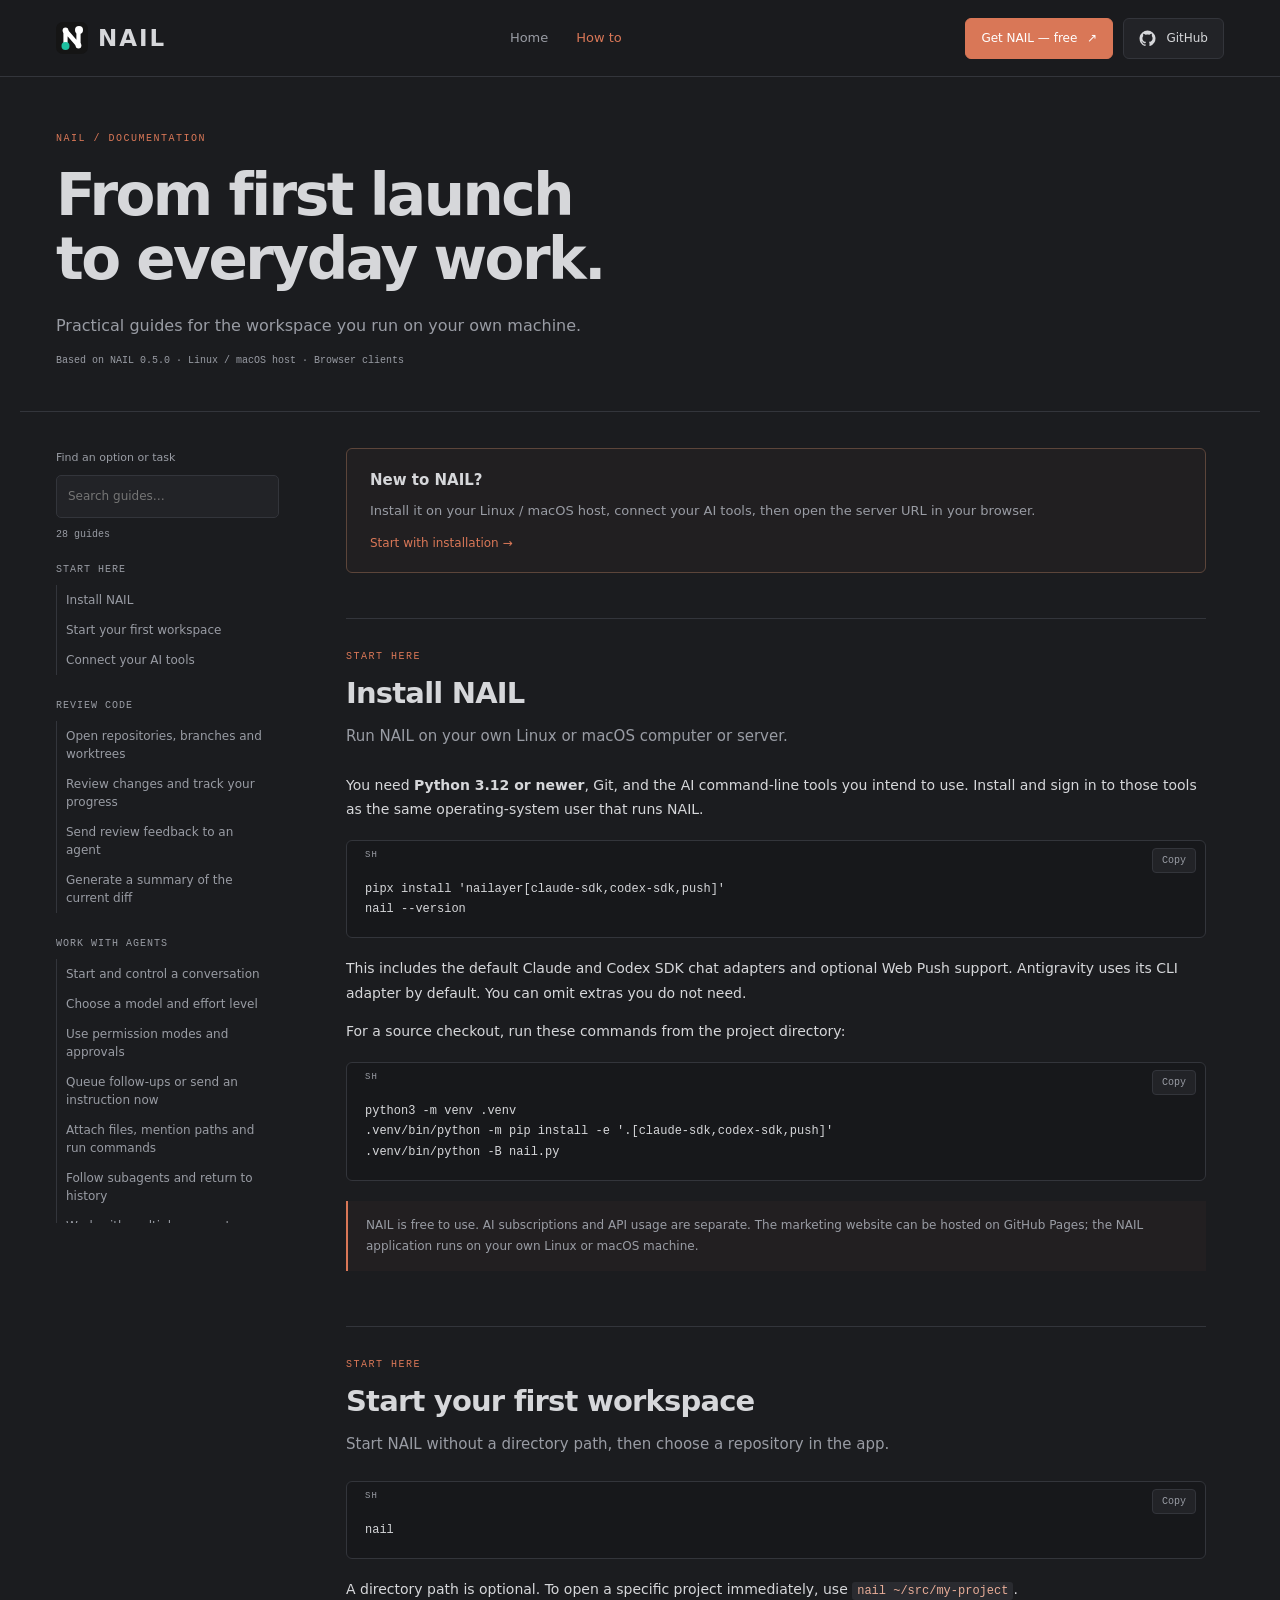
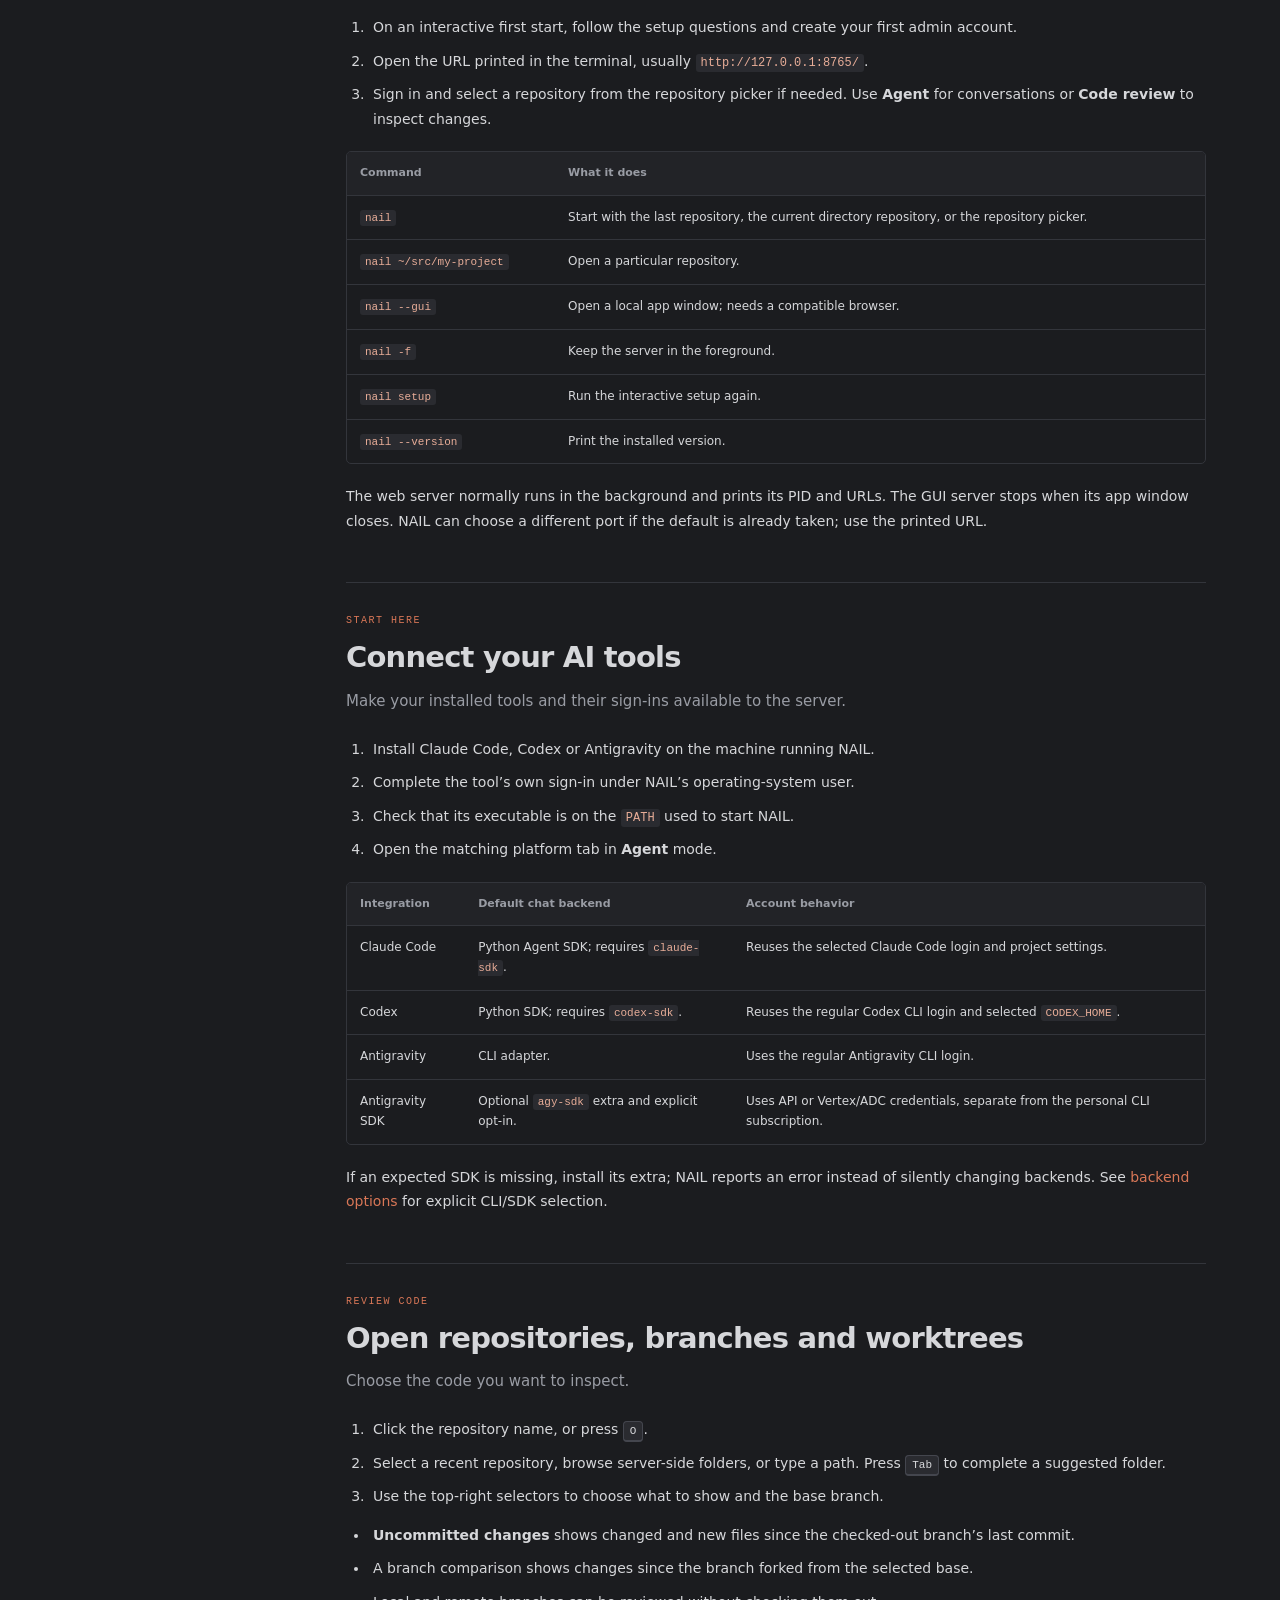
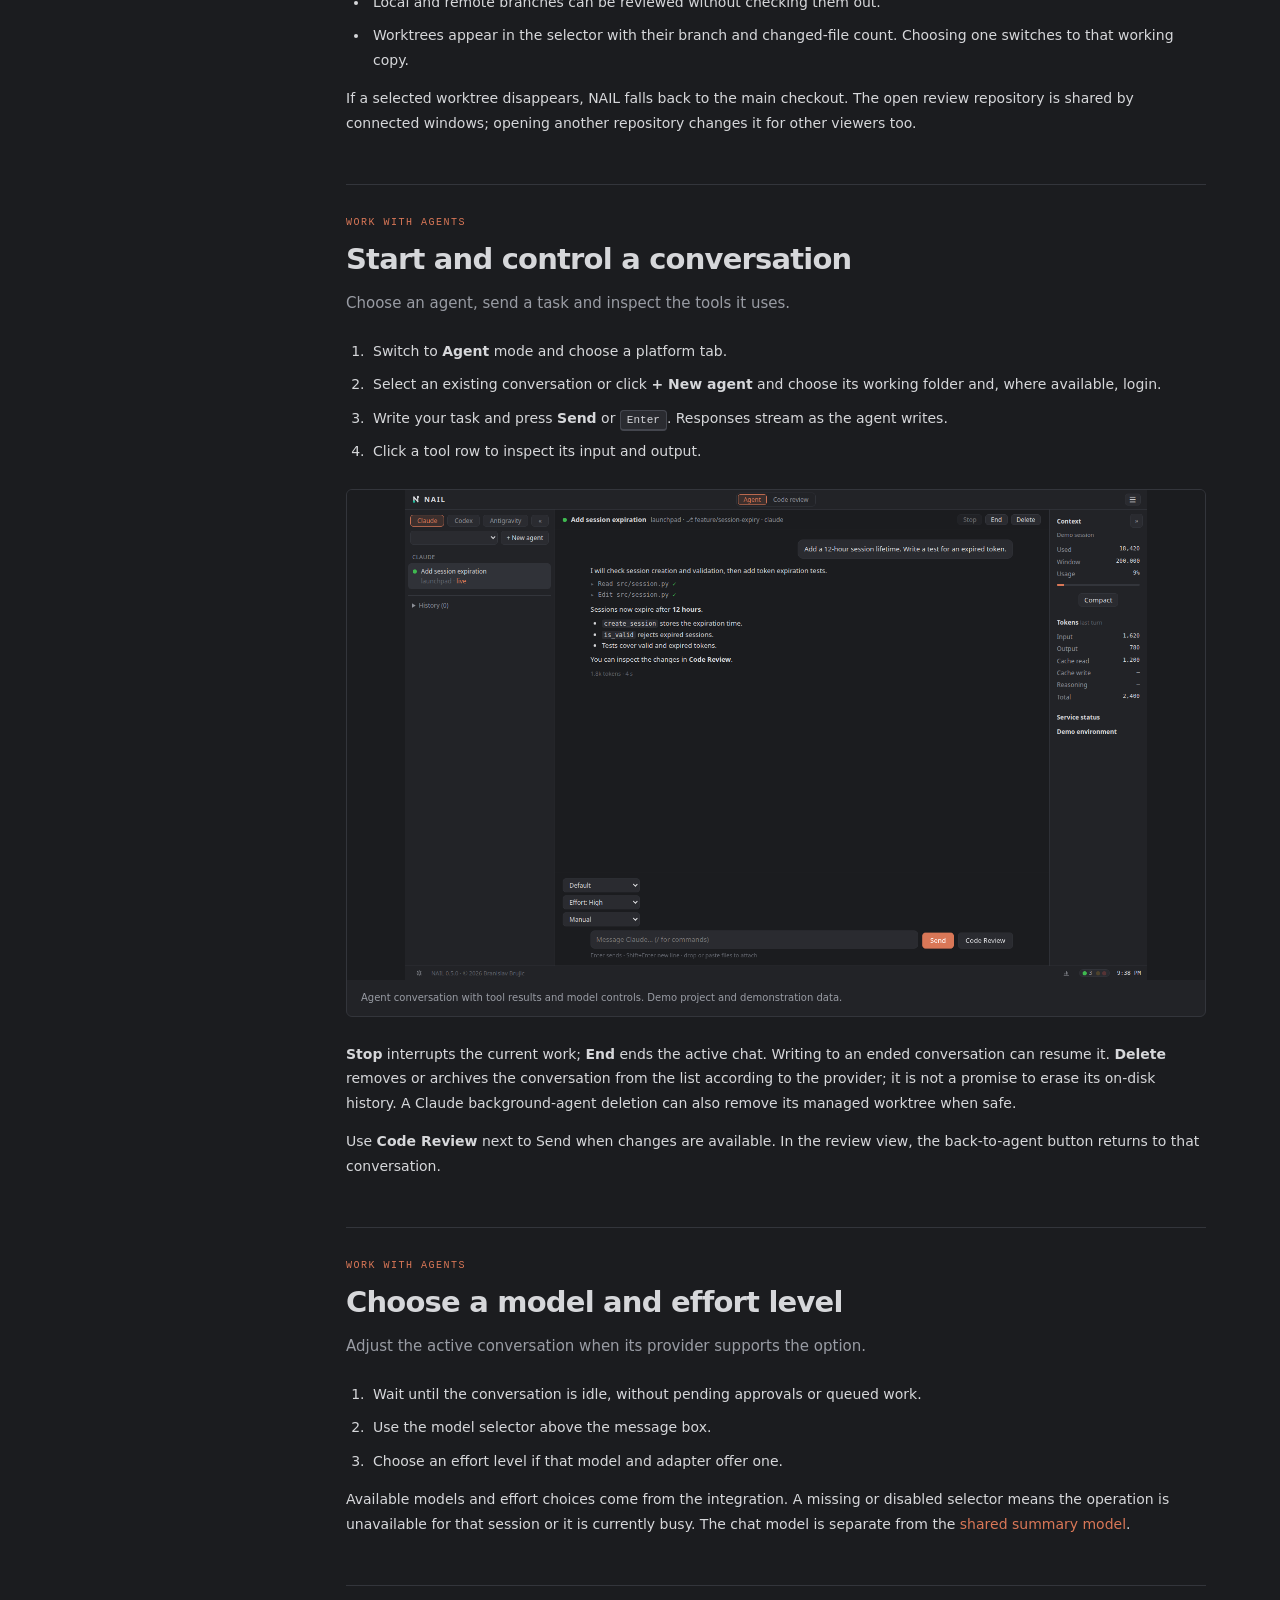
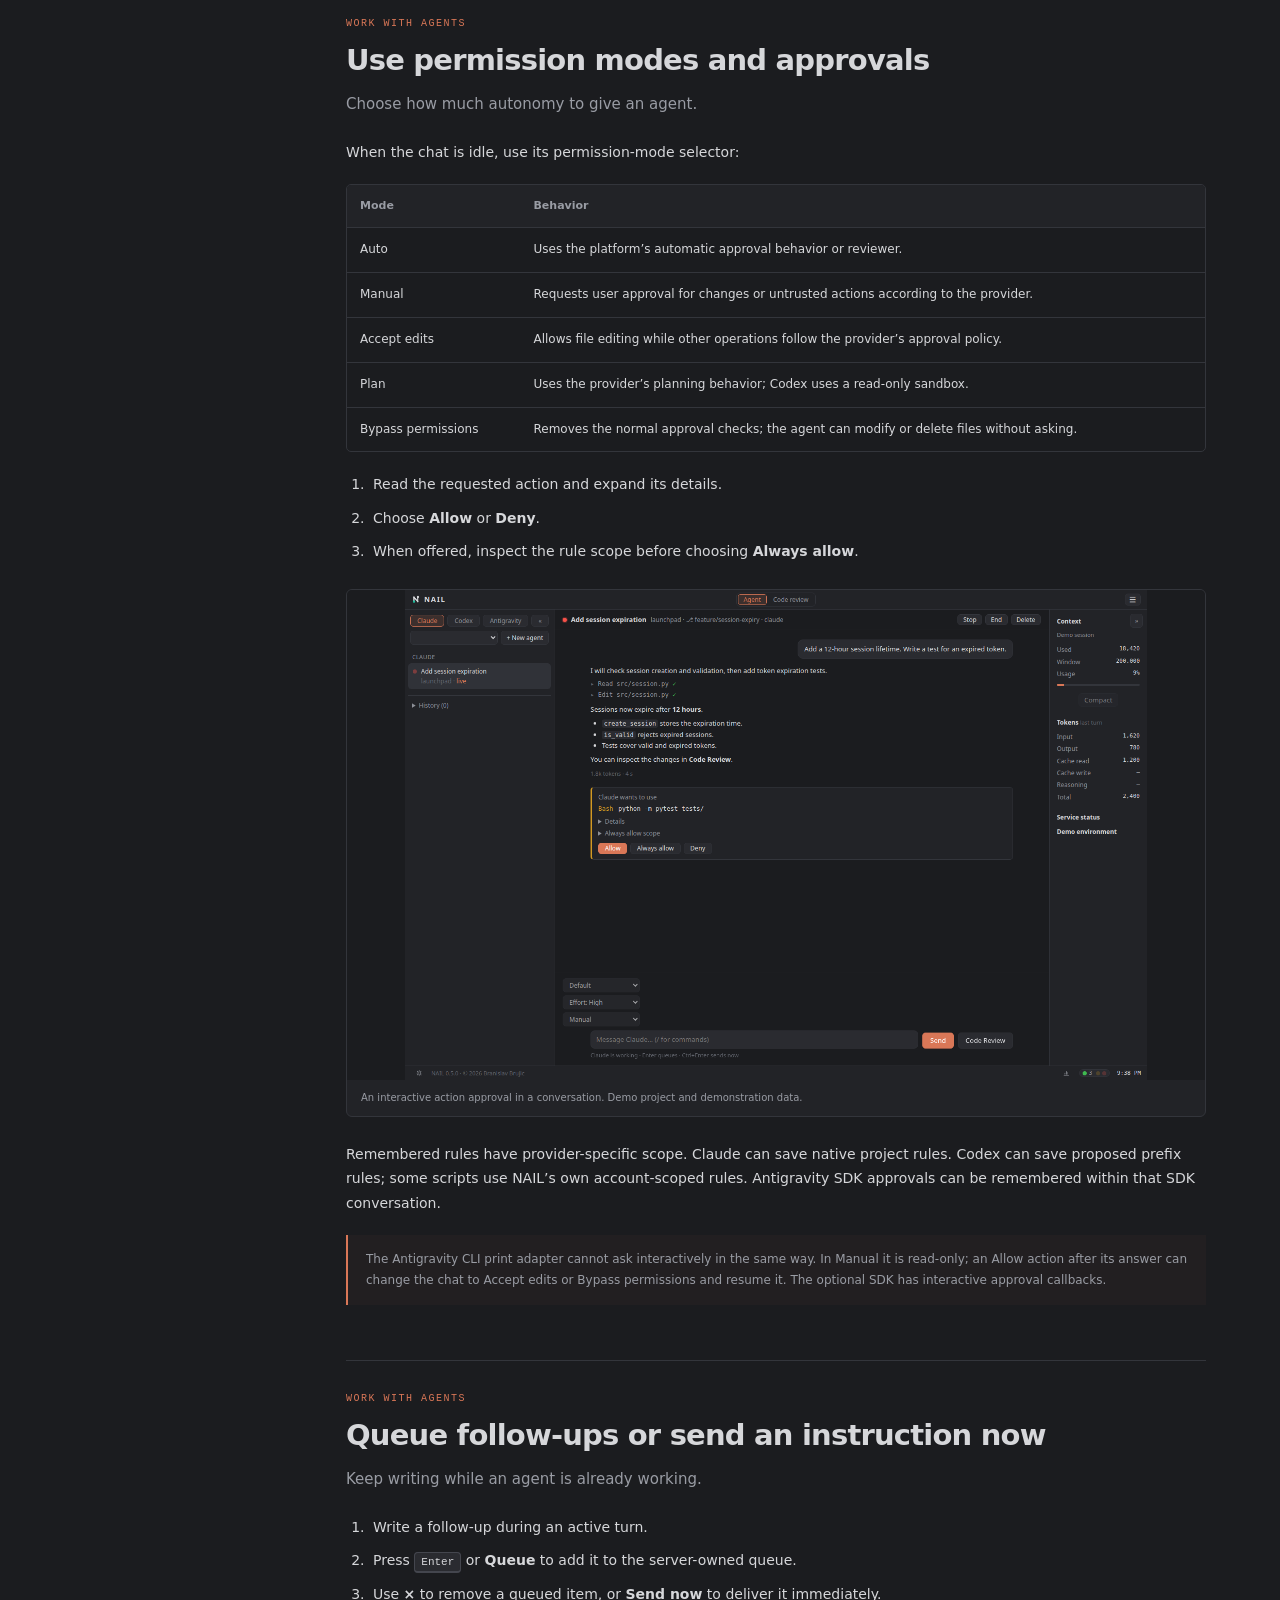
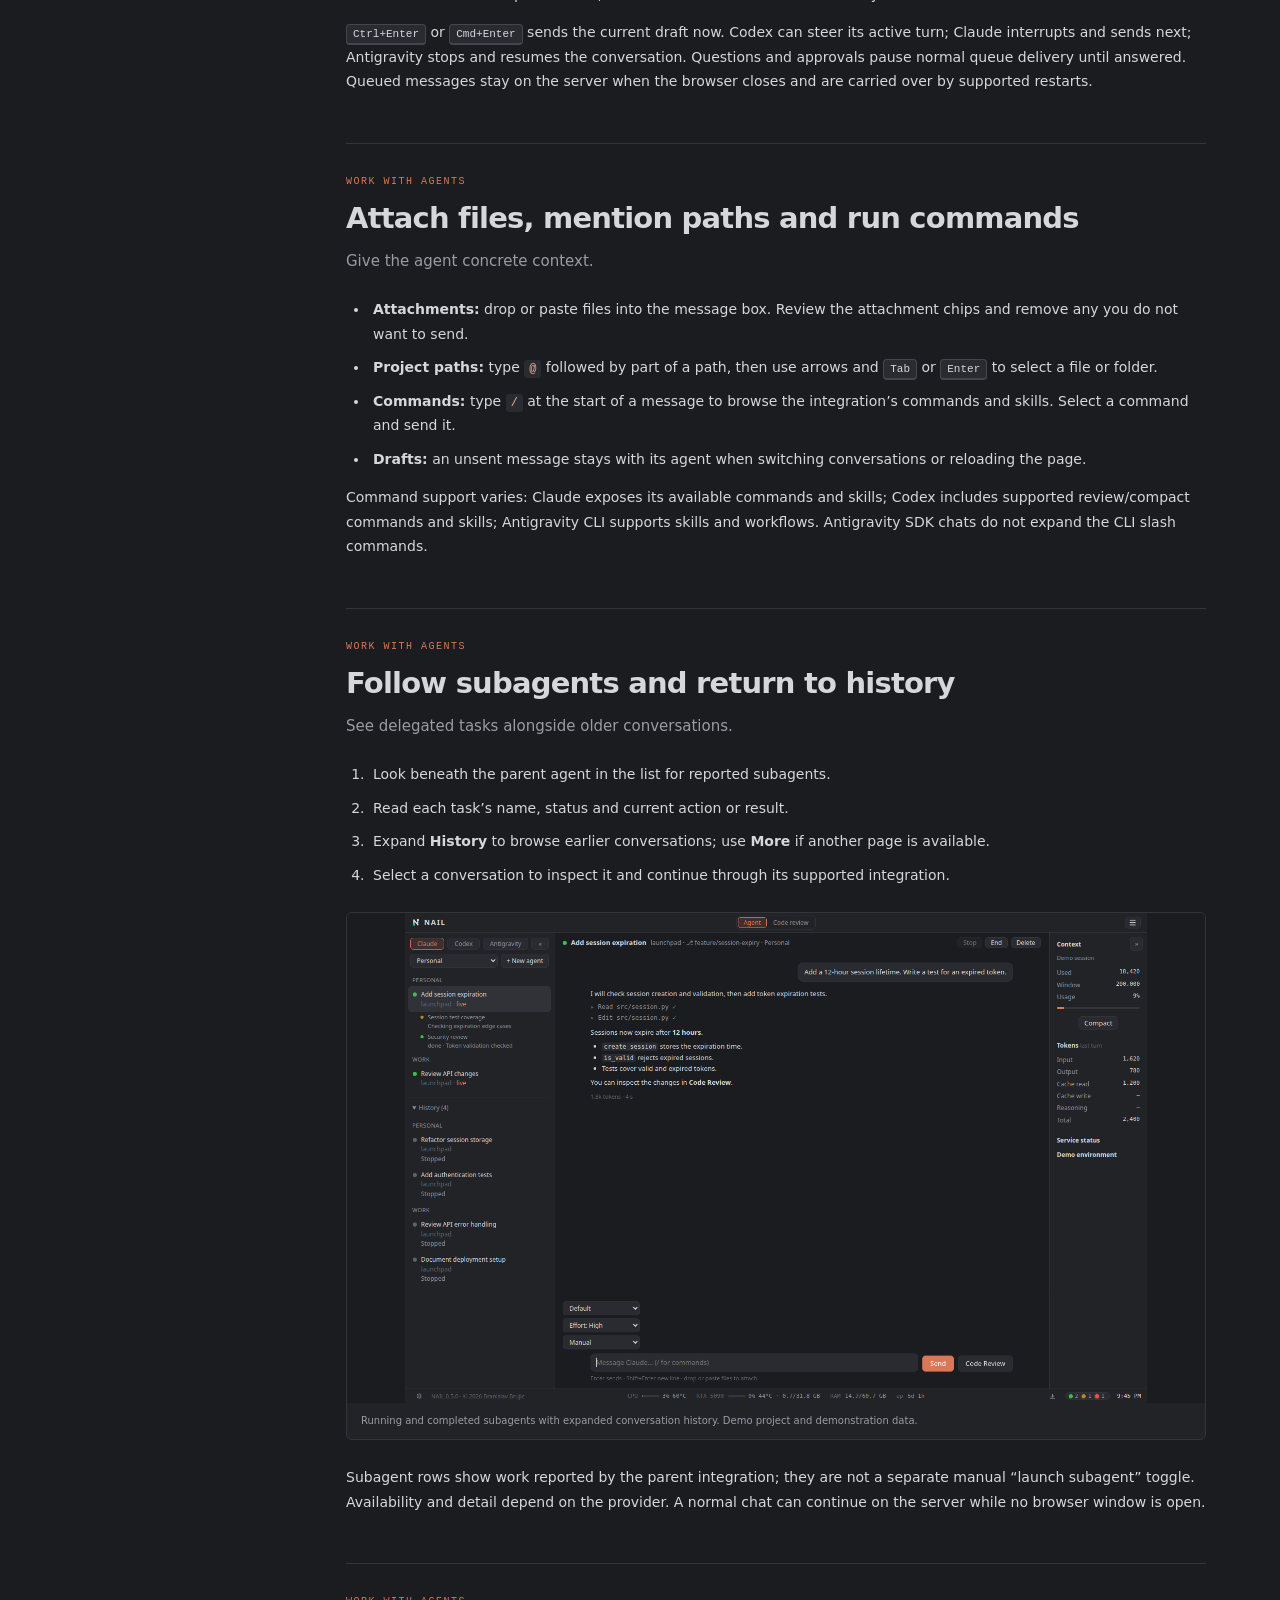
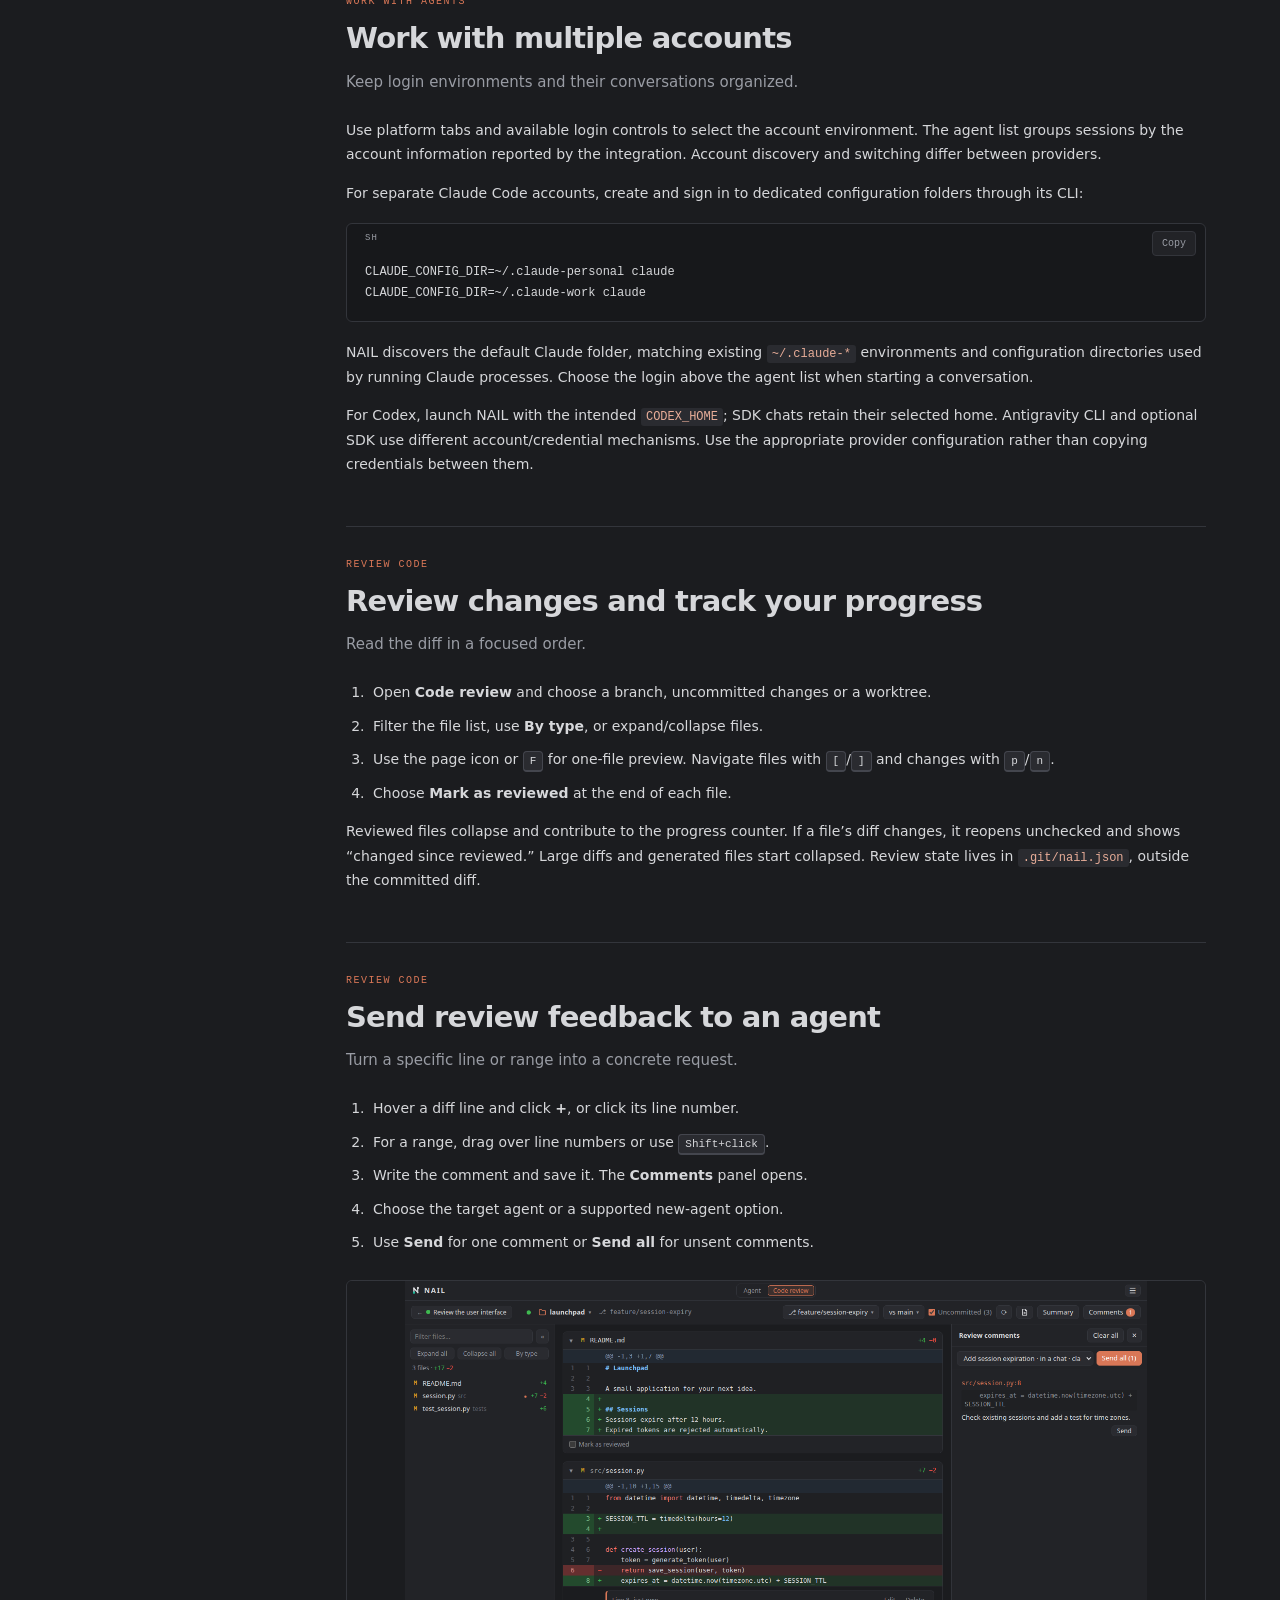
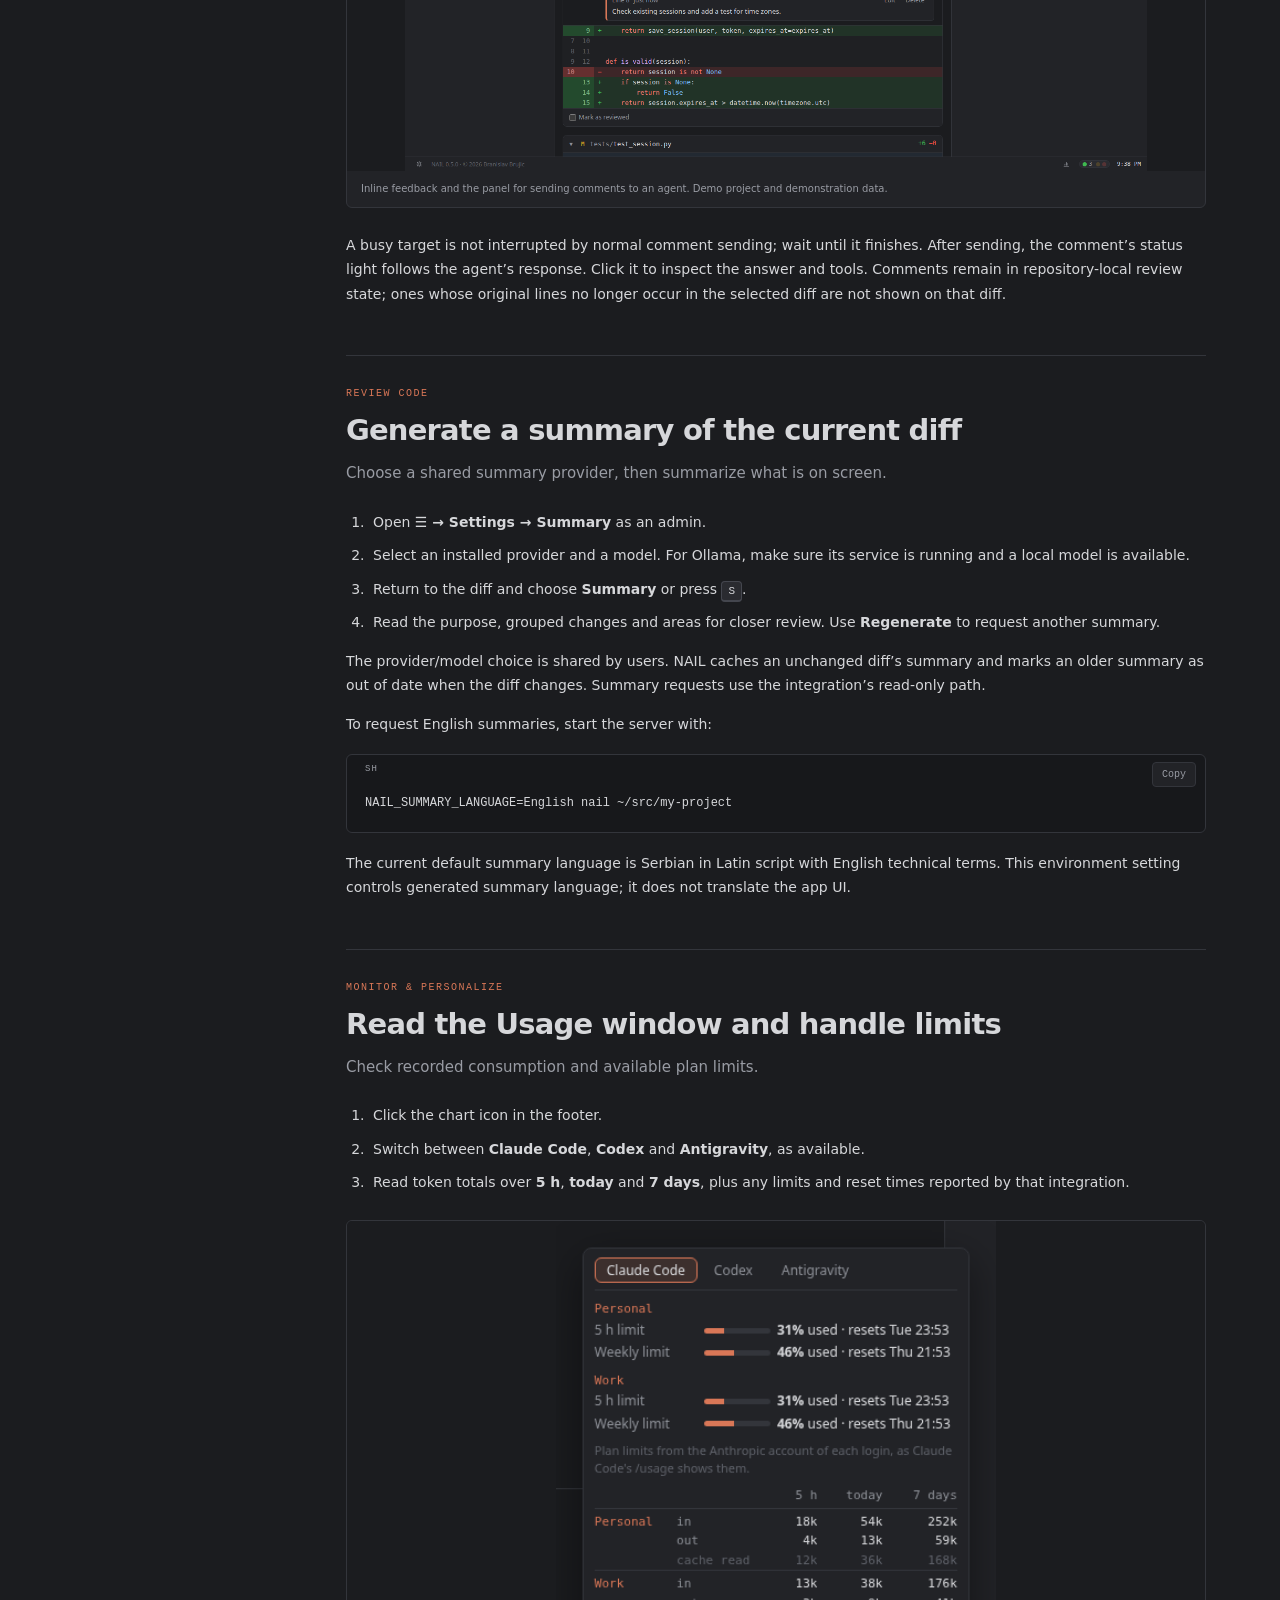
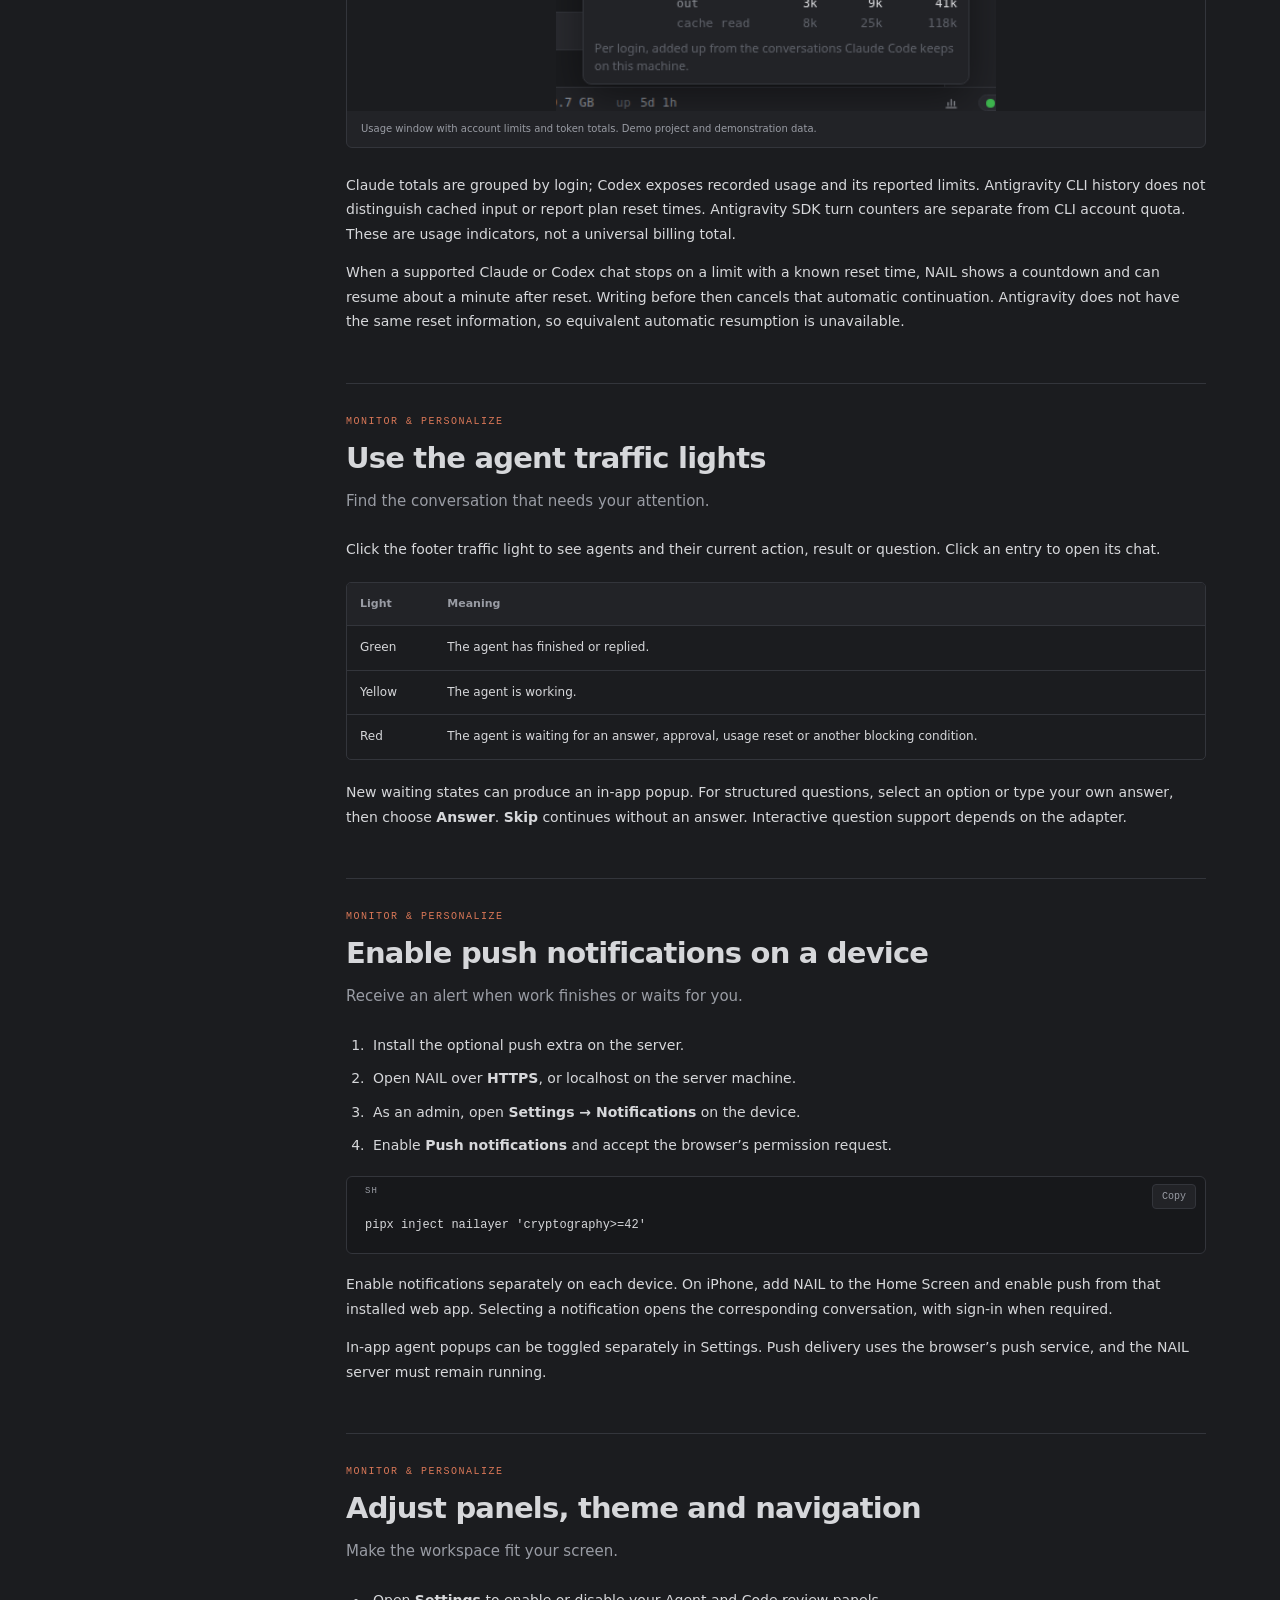
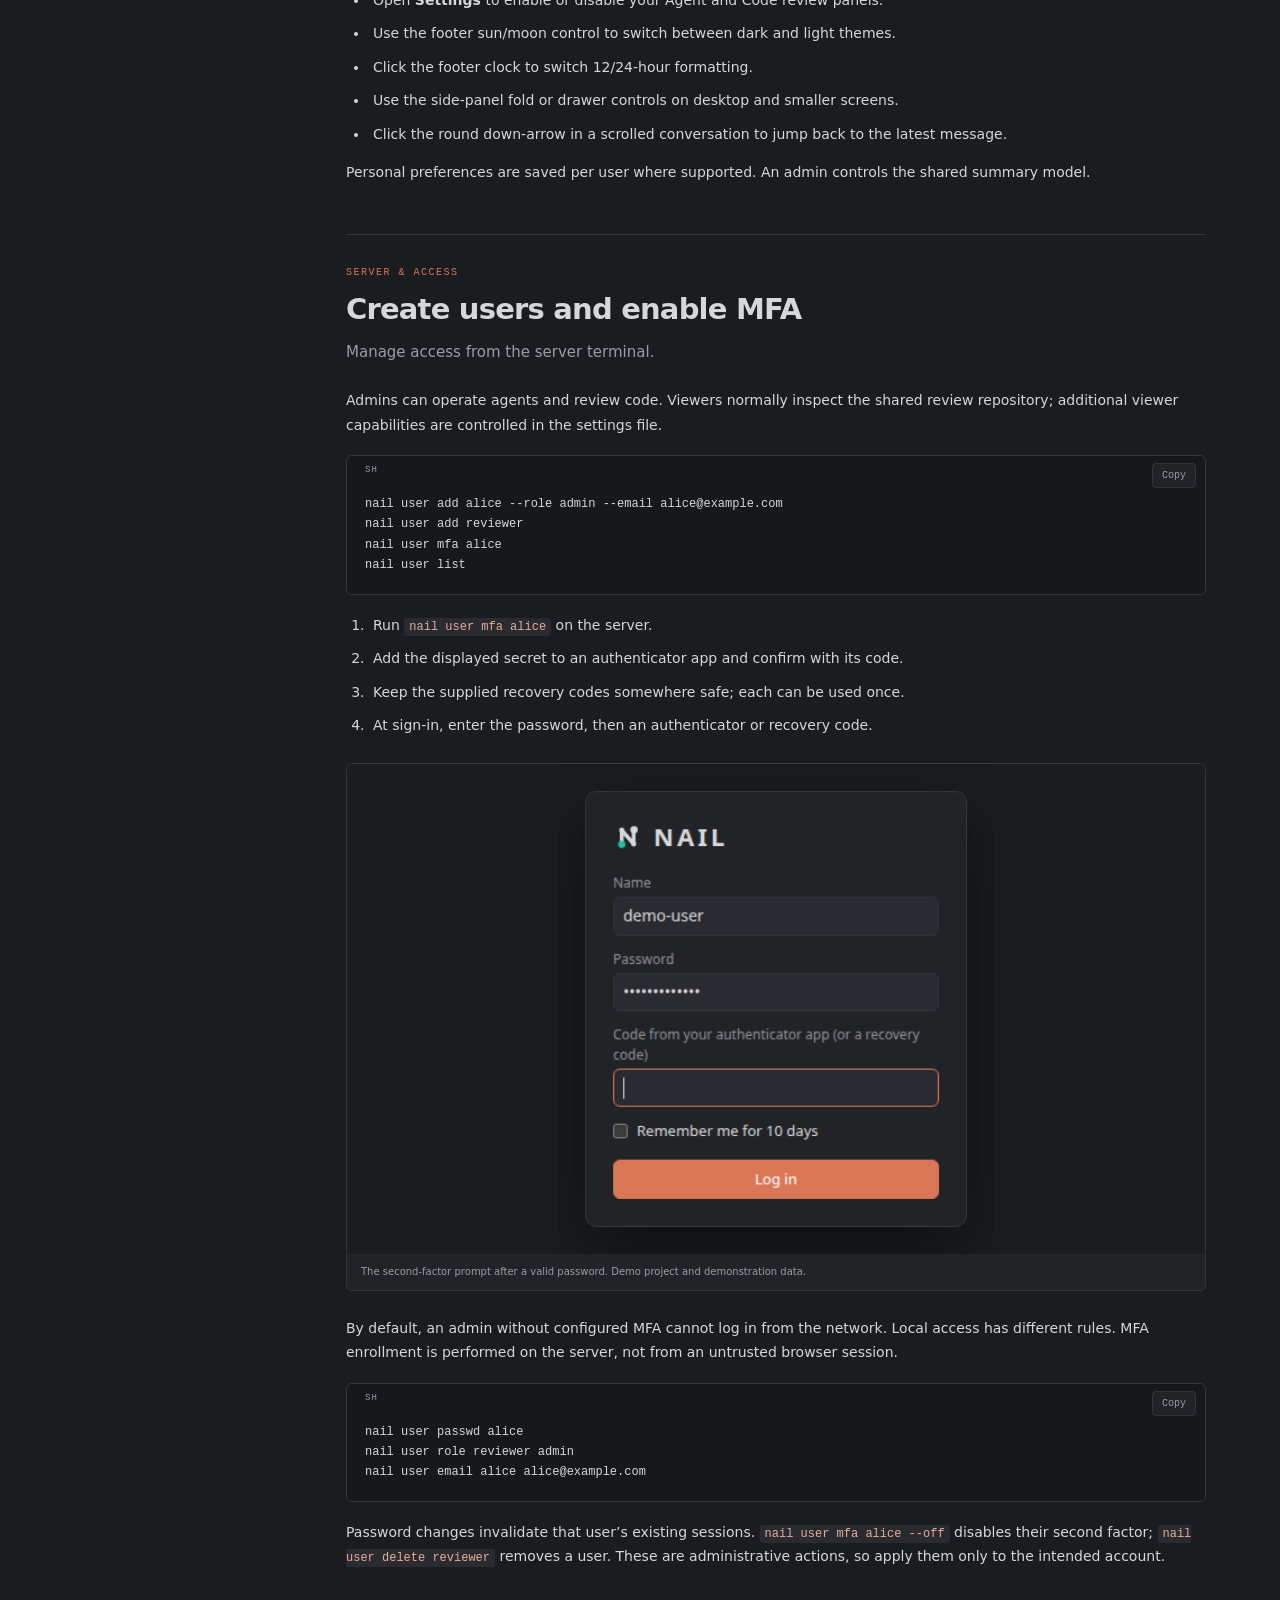
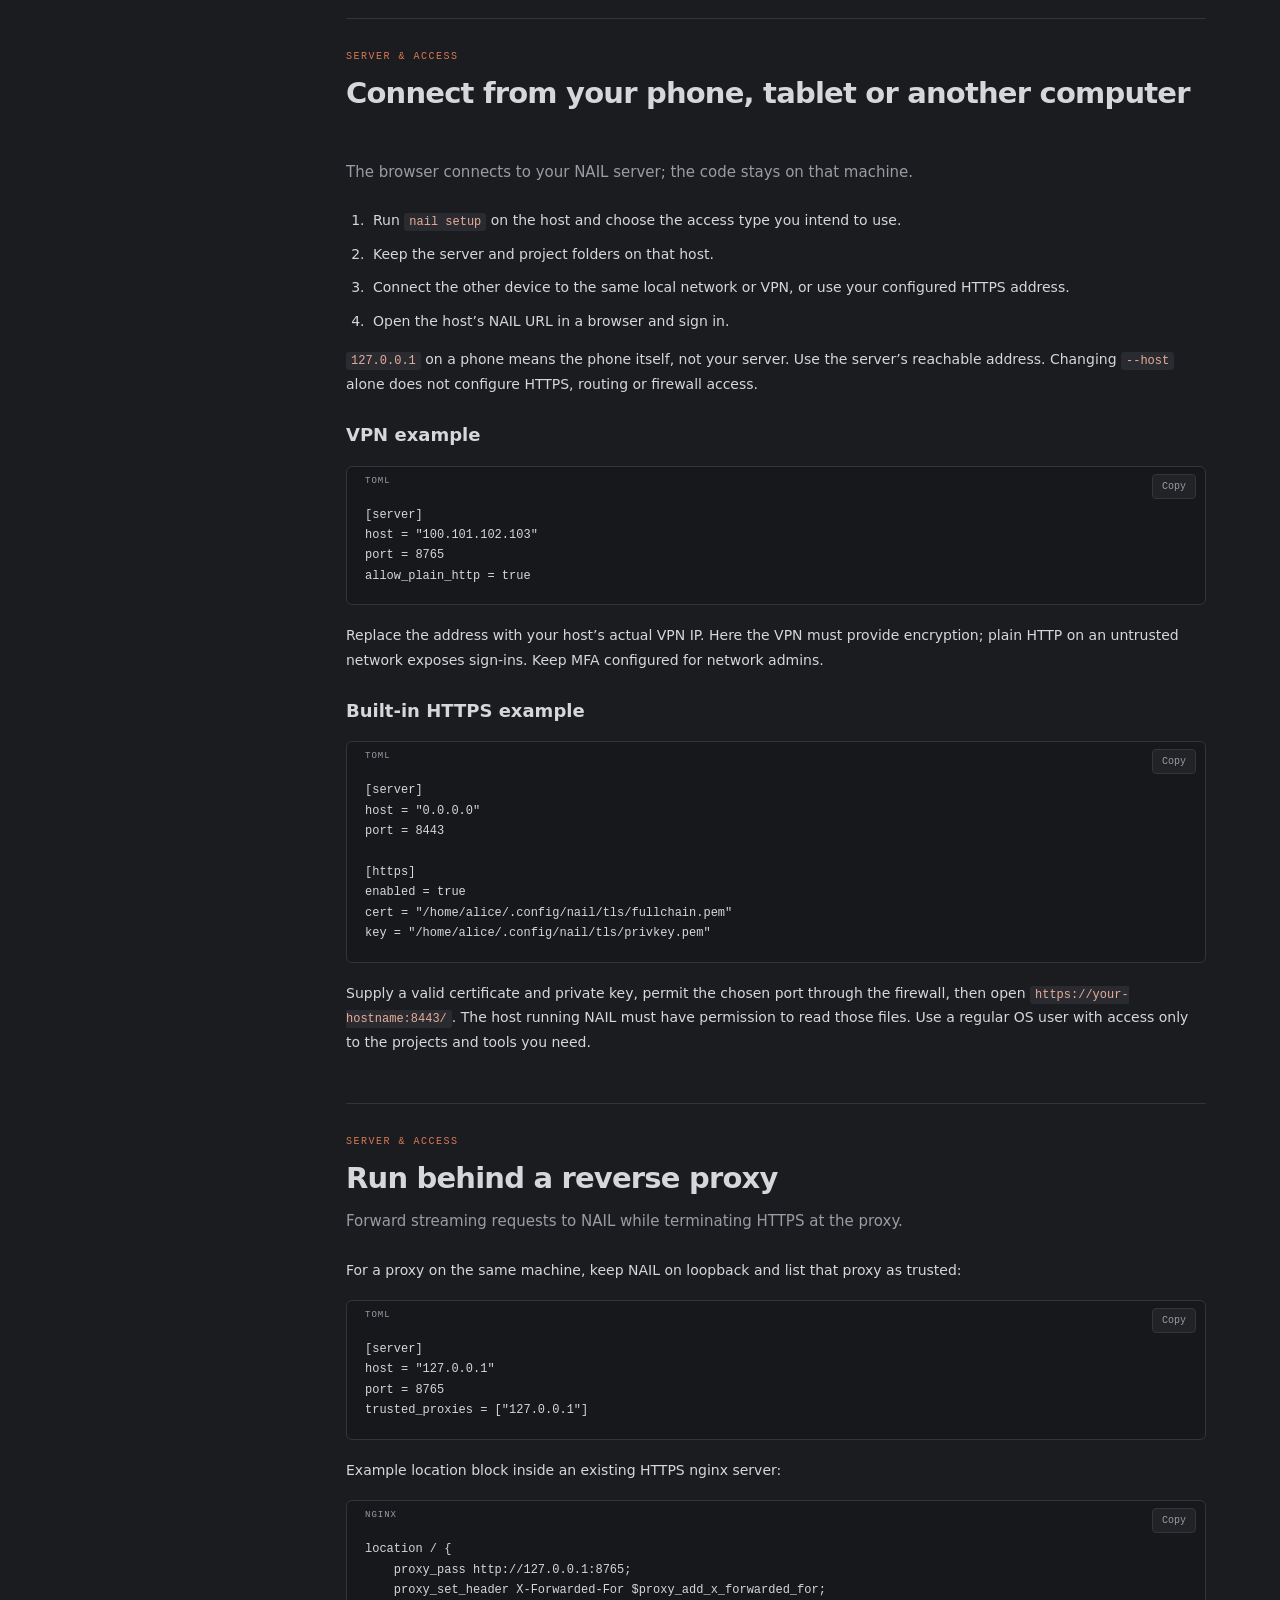
==== commit ef2a0fd3: "Clarify optional project path in first-run guide" ====
--- a/how-to.html
+++ b/how-to.html
@@ -1,7 +1,7 @@
 <!doctype html><html lang="en"><head><meta charset="utf-8"><meta name="viewport" content="width=device-width,initial-scale=1"><meta name="theme-color" content="#1b1c1f"><meta name="description" content="Learn how to install, configure and use NAIL: agents, permissions, code review, Usage, accounts, MFA and remote access."><title>How to use NAIL — Guides & configuration</title><link rel="icon" href="assets/nail.svg" type="image/svg+xml"><link rel="stylesheet" href="assets/docs.css"><script src="assets/docs.js" defer></script></head><body><a class="skip" href="#guides">Skip to guides</a><header><nav class="wrap" aria-label="Main navigation"><a class="brand" href="index.html"><img src="assets/nail.svg" alt="" width="32" height="32">NAIL</a><div class="navlinks"><a href="index.html">Home</a><a href="how-to.html" aria-current="page">How to</a></div><div class="header-actions"><a class="btn primary" href="index.html#installation">Get NAIL — free <span>↗</span></a><a class="btn github-placeholder" id="github-link" href="https://github.com/branislav-brujic/nail" aria-label="GitHub repository" target="_blank" rel="noopener noreferrer"><svg width="17" height="17" viewBox="0 0 24 24" fill="currentColor" aria-hidden="true"><path d="M12 .75a11.25 11.25 0 0 0-3.558 21.923c.563.105.769-.244.769-.542 0-.267-.01-.975-.015-1.914-3.13.68-3.79-1.508-3.79-1.508-.511-1.3-1.25-1.646-1.25-1.646-1.022-.699.077-.685.077-.685 1.13.08 1.725 1.16 1.725 1.16 1.005 1.722 2.638 1.225 3.28.937.102-.729.393-1.226.715-1.508-2.498-.284-5.124-1.249-5.124-5.56 0-1.228.439-2.232 1.16-3.019-.116-.284-.503-1.429.11-2.978 0 0 .945-.303 3.094 1.153a10.8 10.8 0 0 1 5.63 0c2.148-1.456 3.091-1.153 3.091-1.153.615 1.549.228 2.694.112 2.978.722.787 1.158 1.791 1.158 3.019 0 4.322-2.63 5.273-5.136 5.551.404.349.765 1.034.765 2.084 0 1.505-.014 2.719-.014 3.089 0 .3.203.653.774.542A11.25 11.25 0 0 0 12 .75Z"/></svg>GitHub</a></div></nav></header><div class="wrap docs-hero"><div class="eyebrow">NAIL / DOCUMENTATION</div><h1>From first launch<br>to everyday work.</h1><p>Practical guides for the workspace you run on your own machine.</p><div class="doc-version">Based on NAIL 0.5.0 · Linux / macOS host · Browser clients</div></div><div class="wrap docs-layout"><aside class="docs-side" aria-label="Documentation navigation"><label for="guide-search">Find an option or task</label><div class="search-wrap"><input id="guide-search" type="search" placeholder="Search guides…" autocomplete="off"><button id="clear-search" type="button" aria-label="Clear search" hidden>×</button></div><p id="search-status" role="status">28 guides</p><details class="toc" open><summary>Browse guides</summary><div id="table-of-contents"><div class="toc-group"><p>Start here</p><a href="#install" data-guide-link="install">Install NAIL</a><a href="#first-run" data-guide-link="first-run">Start your first workspace</a><a href="#connect-agents" data-guide-link="connect-agents">Connect your AI tools</a></div><div class="toc-group"><p>Review code</p><a href="#repositories" data-guide-link="repositories">Open repositories, branches and worktrees</a><a href="#review" data-guide-link="review">Review changes and track your progress</a><a href="#comments" data-guide-link="comments">Send review feedback to an agent</a><a href="#summaries" data-guide-link="summaries">Generate a summary of the current diff</a></div><div class="toc-group"><p>Work with agents</p><a href="#chat" data-guide-link="chat">Start and control a conversation</a><a href="#models" data-guide-link="models">Choose a model and effort level</a><a href="#permissions" data-guide-link="permissions">Use permission modes and approvals</a><a href="#queue" data-guide-link="queue">Queue follow-ups or send an instruction now</a><a href="#files-and-commands" data-guide-link="files-and-commands">Attach files, mention paths and run commands</a><a href="#subagents-history" data-guide-link="subagents-history">Follow subagents and return to history</a><a href="#accounts" data-guide-link="accounts">Work with multiple accounts</a></div><div class="toc-group"><p>Monitor & personalize</p><a href="#usage" data-guide-link="usage">Read the Usage window and handle limits</a><a href="#status" data-guide-link="status">Use the agent traffic lights</a><a href="#notifications" data-guide-link="notifications">Enable push notifications on a device</a><a href="#preferences" data-guide-link="preferences">Adjust panels, theme and navigation</a></div><div class="toc-group"><p>Server & access</p><a href="#users-mfa" data-guide-link="users-mfa">Create users and enable MFA</a><a href="#remote-access" data-guide-link="remote-access">Connect from your phone, tablet or another computer</a><a href="#proxy" data-guide-link="proxy">Run behind a reverse proxy</a><a href="#configuration" data-guide-link="configuration">Edit the settings file</a><a href="#sandbox" data-guide-link="sandbox">Limit agents to a project root</a></div><div class="toc-group"><p>Reference</p><a href="#backends" data-guide-link="backends">Choose CLI or SDK adapters</a><a href="#settings-reference" data-guide-link="settings-reference">Configuration reference</a><a href="#cli-environment" data-guide-link="cli-environment">CLI flags and environment variables</a><a href="#keyboard" data-guide-link="keyboard">Keyboard shortcuts</a><a href="#troubleshooting" data-guide-link="troubleshooting">Troubleshoot common problems</a></div></div></details></aside><main id="guides"><div class="quick-start"><strong>New to NAIL?</strong><p>Install it on your Linux / macOS host, connect your AI tools, then open the server URL in your browser.</p><a href="#install">Start with installation →</a></div><p id="no-results" hidden>No guides match your search. Try “MFA”, “queue”, “worktree” or “proxy”.</p><section class="guide" id="install" data-guide data-group="Start here"><div class="eyebrow">Start here</div><h2>Install NAIL<a class="anchor" href="#install" aria-label="Link to Install NAIL">#</a></h2><p class="guide-intro">Run NAIL on your own Linux or macOS computer or server.</p><p>You need <strong>Python 3.12 or newer</strong>, Git, and the AI command-line tools you intend to use. Install and sign in to those tools as the same operating-system user that runs NAIL.</p><pre data-language="sh"><code>pipx install &#x27;nailayer[claude-sdk,codex-sdk,push]&#x27;
 nail --version</code></pre><p>This includes the default Claude and Codex SDK chat adapters and optional Web Push support. Antigravity uses its CLI adapter by default. You can omit extras you do not need.</p><p>For a source checkout, run these commands from the project directory:</p><pre data-language="sh"><code>python3 -m venv .venv
 .venv/bin/python -m pip install -e &#x27;.[claude-sdk,codex-sdk,push]&#x27;
-.venv/bin/python -B nail.py</code></pre><div class="note">NAIL is free to use. AI subscriptions and API usage are separate. The marketing website can be hosted on GitHub Pages; the NAIL application runs on your own Linux or macOS machine.</div></section><section class="guide" id="first-run" data-guide data-group="Start here"><div class="eyebrow">Start here</div><h2>Start your first workspace<a class="anchor" href="#first-run" aria-label="Link to Start your first workspace">#</a></h2><p class="guide-intro">Open a Git repository and choose how to run NAIL.</p><pre data-language="sh"><code>nail ~/src/my-project</code></pre><ol><li>On an interactive first start, follow the setup questions and create your first admin account.</li><li>Open the URL printed in the terminal, usually <code>http://127.0.0.1:8765/</code>.</li><li>Sign in. Use <strong>Agent</strong> for conversations or <strong>Code review</strong> to inspect changes.</li></ol><div class="table-scroll"><table><thead><tr><th>Command</th><th>What it does</th></tr></thead><tbody><tr><td><code>nail</code></td><td>Start with the last repository, the current directory repository, or the repository picker.</td></tr><tr><td><code>nail ~/src/my-project</code></td><td>Open a particular repository.</td></tr><tr><td><code>nail --gui</code></td><td>Open a local app window; needs a compatible browser.</td></tr><tr><td><code>nail -f</code></td><td>Keep the server in the foreground.</td></tr><tr><td><code>nail setup</code></td><td>Run the interactive setup again.</td></tr><tr><td><code>nail --version</code></td><td>Print the installed version.</td></tr></tbody></table></div><p>The web server normally runs in the background and prints its PID and URLs. The GUI server stops when its app window closes. NAIL can choose a different port if the default is already taken; use the printed URL.</p></section><section class="guide" id="connect-agents" data-guide data-group="Start here"><div class="eyebrow">Start here</div><h2>Connect your AI tools<a class="anchor" href="#connect-agents" aria-label="Link to Connect your AI tools">#</a></h2><p class="guide-intro">Make your installed tools and their sign-ins available to the server.</p><ol><li>Install Claude Code, Codex or Antigravity on the machine running NAIL.</li><li>Complete the tool’s own sign-in under NAIL’s operating-system user.</li><li>Check that its executable is on the <code>PATH</code> used to start NAIL.</li><li>Open the matching platform tab in <strong>Agent</strong> mode.</li></ol><div class="table-scroll"><table><thead><tr><th>Integration</th><th>Default chat backend</th><th>Account behavior</th></tr></thead><tbody><tr><td>Claude Code</td><td>Python Agent SDK; requires <code>claude-sdk</code>.</td><td>Reuses the selected Claude Code login and project settings.</td></tr><tr><td>Codex</td><td>Python SDK; requires <code>codex-sdk</code>.</td><td>Reuses the regular Codex CLI login and selected <code>CODEX_HOME</code>.</td></tr><tr><td>Antigravity</td><td>CLI adapter.</td><td>Uses the regular Antigravity CLI login.</td></tr><tr><td>Antigravity SDK</td><td>Optional <code>agy-sdk</code> extra and explicit opt-in.</td><td>Uses API or Vertex/ADC credentials, separate from the personal CLI subscription.</td></tr></tbody></table></div><p>If an expected SDK is missing, install its extra; NAIL reports an error instead of silently changing backends. See <a href="#backends">backend options</a> for explicit CLI/SDK selection.</p></section><section class="guide" id="repositories" data-guide data-group="Review code"><div class="eyebrow">Review code</div><h2>Open repositories, branches and worktrees<a class="anchor" href="#repositories" aria-label="Link to Open repositories, branches and worktrees">#</a></h2><p class="guide-intro">Choose the code you want to inspect.</p><ol><li>Click the repository name, or press <kbd>O</kbd>.</li><li>Select a recent repository, browse server-side folders, or type a path. Press <kbd>Tab</kbd> to complete a suggested folder.</li><li>Use the top-right selectors to choose what to show and the base branch.</li></ol><ul><li><strong>Uncommitted changes</strong> shows changed and new files since the checked-out branch’s last commit.</li><li>A branch comparison shows changes since the branch forked from the selected base.</li><li>Local and remote branches can be reviewed without checking them out.</li><li>Worktrees appear in the selector with their branch and changed-file count. Choosing one switches to that working copy.</li></ul><p>If a selected worktree disappears, NAIL falls back to the main checkout. The open review repository is shared by connected windows; opening another repository changes it for other viewers too.</p></section><section class="guide" id="chat" data-guide data-group="Work with agents"><div class="eyebrow">Work with agents</div><h2>Start and control a conversation<a class="anchor" href="#chat" aria-label="Link to Start and control a conversation">#</a></h2><p class="guide-intro">Choose an agent, send a task and inspect the tools it uses.</p><ol><li>Switch to <strong>Agent</strong> mode and choose a platform tab.</li><li>Select an existing conversation or click <strong>+ New agent</strong> and choose its working folder and, where available, login.</li><li>Write your task and press <strong>Send</strong> or <kbd>Enter</kbd>. Responses stream as the agent writes.</li><li>Click a tool row to inspect its input and output.</li></ol><figure><a href="assets/agents-en.png"><img src="assets/agents-en.png" alt="Agent conversation with tool results and model controls." loading="lazy"></a><figcaption>Agent conversation with tool results and model controls. Demo project and demonstration data.</figcaption></figure><p><strong>Stop</strong> interrupts the current work; <strong>End</strong> ends the active chat. Writing to an ended conversation can resume it. <strong>Delete</strong> removes or archives the conversation from the list according to the provider; it is not a promise to erase its on-disk history. A Claude background-agent deletion can also remove its managed worktree when safe.</p><p>Use <strong>Code Review</strong> next to Send when changes are available. In the review view, the back-to-agent button returns to that conversation.</p></section><section class="guide" id="models" data-guide data-group="Work with agents"><div class="eyebrow">Work with agents</div><h2>Choose a model and effort level<a class="anchor" href="#models" aria-label="Link to Choose a model and effort level">#</a></h2><p class="guide-intro">Adjust the active conversation when its provider supports the option.</p><ol><li>Wait until the conversation is idle, without pending approvals or queued work.</li><li>Use the model selector above the message box.</li><li>Choose an effort level if that model and adapter offer one.</li></ol><p>Available models and effort choices come from the integration. A missing or disabled selector means the operation is unavailable for that session or it is currently busy. The chat model is separate from the <a href="#summaries">shared summary model</a>.</p></section><section class="guide" id="permissions" data-guide data-group="Work with agents"><div class="eyebrow">Work with agents</div><h2>Use permission modes and approvals<a class="anchor" href="#permissions" aria-label="Link to Use permission modes and approvals">#</a></h2><p class="guide-intro">Choose how much autonomy to give an agent.</p><p>When the chat is idle, use its permission-mode selector:</p><div class="table-scroll"><table><thead><tr><th>Mode</th><th>Behavior</th></tr></thead><tbody><tr><td>Auto</td><td>Uses the platform’s automatic approval behavior or reviewer.</td></tr><tr><td>Manual</td><td>Requests user approval for changes or untrusted actions according to the provider.</td></tr><tr><td>Accept edits</td><td>Allows file editing while other operations follow the provider’s approval policy.</td></tr><tr><td>Plan</td><td>Uses the provider’s planning behavior; Codex uses a read-only sandbox.</td></tr><tr><td>Bypass permissions</td><td>Removes the normal approval checks; the agent can modify or delete files without asking.</td></tr></tbody></table></div><ol><li>Read the requested action and expand its details.</li><li>Choose <strong>Allow</strong> or <strong>Deny</strong>.</li><li>When offered, inspect the rule scope before choosing <strong>Always allow</strong>.</li></ol><figure><a href="assets/permissions-en.png"><img src="assets/permissions-en.png" alt="An interactive action approval in a conversation." loading="lazy"></a><figcaption>An interactive action approval in a conversation. Demo project and demonstration data.</figcaption></figure><p>Remembered rules have provider-specific scope. Claude can save native project rules. Codex can save proposed prefix rules; some scripts use NAIL’s own account-scoped rules. Antigravity SDK approvals can be remembered within that SDK conversation.</p><div class="note">The Antigravity CLI print adapter cannot ask interactively in the same way. In Manual it is read-only; an Allow action after its answer can change the chat to Accept edits or Bypass permissions and resume it. The optional SDK has interactive approval callbacks.</div></section><section class="guide" id="queue" data-guide data-group="Work with agents"><div class="eyebrow">Work with agents</div><h2>Queue follow-ups or send an instruction now<a class="anchor" href="#queue" aria-label="Link to Queue follow-ups or send an instruction now">#</a></h2><p class="guide-intro">Keep writing while an agent is already working.</p><ol><li>Write a follow-up during an active turn.</li><li>Press <kbd>Enter</kbd> or <strong>Queue</strong> to add it to the server-owned queue.</li><li>Use <strong>×</strong> to remove a queued item, or <strong>Send now</strong> to deliver it immediately.</li></ol><p><kbd>Ctrl+Enter</kbd> or <kbd>Cmd+Enter</kbd> sends the current draft now. Codex can steer its active turn; Claude interrupts and sends next; Antigravity stops and resumes the conversation. Questions and approvals pause normal queue delivery until answered. Queued messages stay on the server when the browser closes and are carried over by supported restarts.</p></section><section class="guide" id="files-and-commands" data-guide data-group="Work with agents"><div class="eyebrow">Work with agents</div><h2>Attach files, mention paths and run commands<a class="anchor" href="#files-and-commands" aria-label="Link to Attach files, mention paths and run commands">#</a></h2><p class="guide-intro">Give the agent concrete context.</p><ul><li><strong>Attachments:</strong> drop or paste files into the message box. Review the attachment chips and remove any you do not want to send.</li><li><strong>Project paths:</strong> type <code>@</code> followed by part of a path, then use arrows and <kbd>Tab</kbd> or <kbd>Enter</kbd> to select a file or folder.</li><li><strong>Commands:</strong> type <code>/</code> at the start of a message to browse the integration’s commands and skills. Select a command and send it.</li><li><strong>Drafts:</strong> an unsent message stays with its agent when switching conversations or reloading the page.</li></ul><p>Command support varies: Claude exposes its available commands and skills; Codex includes supported review/compact commands and skills; Antigravity CLI supports skills and workflows. Antigravity SDK chats do not expand the CLI slash commands.</p></section><section class="guide" id="subagents-history" data-guide data-group="Work with agents"><div class="eyebrow">Work with agents</div><h2>Follow subagents and return to history<a class="anchor" href="#subagents-history" aria-label="Link to Follow subagents and return to history">#</a></h2><p class="guide-intro">See delegated tasks alongside older conversations.</p><ol><li>Look beneath the parent agent in the list for reported subagents.</li><li>Read each task’s name, status and current action or result.</li><li>Expand <strong>History</strong> to browse earlier conversations; use <strong>More</strong> if another page is available.</li><li>Select a conversation to inspect it and continue through its supported integration.</li></ol><figure><a href="assets/history-en.png"><img src="assets/history-en.png" alt="Running and completed subagents with expanded conversation history." loading="lazy"></a><figcaption>Running and completed subagents with expanded conversation history. Demo project and demonstration data.</figcaption></figure><p>Subagent rows show work reported by the parent integration; they are not a separate manual “launch subagent” toggle. Availability and detail depend on the provider. A normal chat can continue on the server while no browser window is open.</p></section><section class="guide" id="accounts" data-guide data-group="Work with agents"><div class="eyebrow">Work with agents</div><h2>Work with multiple accounts<a class="anchor" href="#accounts" aria-label="Link to Work with multiple accounts">#</a></h2><p class="guide-intro">Keep login environments and their conversations organized.</p><p>Use platform tabs and available login controls to select the account environment. The agent list groups sessions by the account information reported by the integration. Account discovery and switching differ between providers.</p><p>For separate Claude Code accounts, create and sign in to dedicated configuration folders through its CLI:</p><pre data-language="sh"><code>CLAUDE_CONFIG_DIR=~/.claude-personal claude
+.venv/bin/python -B nail.py</code></pre><div class="note">NAIL is free to use. AI subscriptions and API usage are separate. The marketing website can be hosted on GitHub Pages; the NAIL application runs on your own Linux or macOS machine.</div></section><section class="guide" id="first-run" data-guide data-group="Start here"><div class="eyebrow">Start here</div><h2>Start your first workspace<a class="anchor" href="#first-run" aria-label="Link to Start your first workspace">#</a></h2><p class="guide-intro">Start NAIL without a directory path, then choose a repository in the app.</p><pre data-language="sh"><code>nail</code></pre><p>A directory path is optional. To open a specific project immediately, use <code>nail ~/src/my-project</code>.</p><ol><li>On an interactive first start, follow the setup questions and create your first admin account.</li><li>Open the URL printed in the terminal, usually <code>http://127.0.0.1:8765/</code>.</li><li>Sign in and select a repository from the repository picker if needed. Use <strong>Agent</strong> for conversations or <strong>Code review</strong> to inspect changes.</li></ol><div class="table-scroll"><table><thead><tr><th>Command</th><th>What it does</th></tr></thead><tbody><tr><td><code>nail</code></td><td>Start with the last repository, the current directory repository, or the repository picker.</td></tr><tr><td><code>nail ~/src/my-project</code></td><td>Open a particular repository.</td></tr><tr><td><code>nail --gui</code></td><td>Open a local app window; needs a compatible browser.</td></tr><tr><td><code>nail -f</code></td><td>Keep the server in the foreground.</td></tr><tr><td><code>nail setup</code></td><td>Run the interactive setup again.</td></tr><tr><td><code>nail --version</code></td><td>Print the installed version.</td></tr></tbody></table></div><p>The web server normally runs in the background and prints its PID and URLs. The GUI server stops when its app window closes. NAIL can choose a different port if the default is already taken; use the printed URL.</p></section><section class="guide" id="connect-agents" data-guide data-group="Start here"><div class="eyebrow">Start here</div><h2>Connect your AI tools<a class="anchor" href="#connect-agents" aria-label="Link to Connect your AI tools">#</a></h2><p class="guide-intro">Make your installed tools and their sign-ins available to the server.</p><ol><li>Install Claude Code, Codex or Antigravity on the machine running NAIL.</li><li>Complete the tool’s own sign-in under NAIL’s operating-system user.</li><li>Check that its executable is on the <code>PATH</code> used to start NAIL.</li><li>Open the matching platform tab in <strong>Agent</strong> mode.</li></ol><div class="table-scroll"><table><thead><tr><th>Integration</th><th>Default chat backend</th><th>Account behavior</th></tr></thead><tbody><tr><td>Claude Code</td><td>Python Agent SDK; requires <code>claude-sdk</code>.</td><td>Reuses the selected Claude Code login and project settings.</td></tr><tr><td>Codex</td><td>Python SDK; requires <code>codex-sdk</code>.</td><td>Reuses the regular Codex CLI login and selected <code>CODEX_HOME</code>.</td></tr><tr><td>Antigravity</td><td>CLI adapter.</td><td>Uses the regular Antigravity CLI login.</td></tr><tr><td>Antigravity SDK</td><td>Optional <code>agy-sdk</code> extra and explicit opt-in.</td><td>Uses API or Vertex/ADC credentials, separate from the personal CLI subscription.</td></tr></tbody></table></div><p>If an expected SDK is missing, install its extra; NAIL reports an error instead of silently changing backends. See <a href="#backends">backend options</a> for explicit CLI/SDK selection.</p></section><section class="guide" id="repositories" data-guide data-group="Review code"><div class="eyebrow">Review code</div><h2>Open repositories, branches and worktrees<a class="anchor" href="#repositories" aria-label="Link to Open repositories, branches and worktrees">#</a></h2><p class="guide-intro">Choose the code you want to inspect.</p><ol><li>Click the repository name, or press <kbd>O</kbd>.</li><li>Select a recent repository, browse server-side folders, or type a path. Press <kbd>Tab</kbd> to complete a suggested folder.</li><li>Use the top-right selectors to choose what to show and the base branch.</li></ol><ul><li><strong>Uncommitted changes</strong> shows changed and new files since the checked-out branch’s last commit.</li><li>A branch comparison shows changes since the branch forked from the selected base.</li><li>Local and remote branches can be reviewed without checking them out.</li><li>Worktrees appear in the selector with their branch and changed-file count. Choosing one switches to that working copy.</li></ul><p>If a selected worktree disappears, NAIL falls back to the main checkout. The open review repository is shared by connected windows; opening another repository changes it for other viewers too.</p></section><section class="guide" id="chat" data-guide data-group="Work with agents"><div class="eyebrow">Work with agents</div><h2>Start and control a conversation<a class="anchor" href="#chat" aria-label="Link to Start and control a conversation">#</a></h2><p class="guide-intro">Choose an agent, send a task and inspect the tools it uses.</p><ol><li>Switch to <strong>Agent</strong> mode and choose a platform tab.</li><li>Select an existing conversation or click <strong>+ New agent</strong> and choose its working folder and, where available, login.</li><li>Write your task and press <strong>Send</strong> or <kbd>Enter</kbd>. Responses stream as the agent writes.</li><li>Click a tool row to inspect its input and output.</li></ol><figure><a href="assets/agents-en.png"><img src="assets/agents-en.png" alt="Agent conversation with tool results and model controls." loading="lazy"></a><figcaption>Agent conversation with tool results and model controls. Demo project and demonstration data.</figcaption></figure><p><strong>Stop</strong> interrupts the current work; <strong>End</strong> ends the active chat. Writing to an ended conversation can resume it. <strong>Delete</strong> removes or archives the conversation from the list according to the provider; it is not a promise to erase its on-disk history. A Claude background-agent deletion can also remove its managed worktree when safe.</p><p>Use <strong>Code Review</strong> next to Send when changes are available. In the review view, the back-to-agent button returns to that conversation.</p></section><section class="guide" id="models" data-guide data-group="Work with agents"><div class="eyebrow">Work with agents</div><h2>Choose a model and effort level<a class="anchor" href="#models" aria-label="Link to Choose a model and effort level">#</a></h2><p class="guide-intro">Adjust the active conversation when its provider supports the option.</p><ol><li>Wait until the conversation is idle, without pending approvals or queued work.</li><li>Use the model selector above the message box.</li><li>Choose an effort level if that model and adapter offer one.</li></ol><p>Available models and effort choices come from the integration. A missing or disabled selector means the operation is unavailable for that session or it is currently busy. The chat model is separate from the <a href="#summaries">shared summary model</a>.</p></section><section class="guide" id="permissions" data-guide data-group="Work with agents"><div class="eyebrow">Work with agents</div><h2>Use permission modes and approvals<a class="anchor" href="#permissions" aria-label="Link to Use permission modes and approvals">#</a></h2><p class="guide-intro">Choose how much autonomy to give an agent.</p><p>When the chat is idle, use its permission-mode selector:</p><div class="table-scroll"><table><thead><tr><th>Mode</th><th>Behavior</th></tr></thead><tbody><tr><td>Auto</td><td>Uses the platform’s automatic approval behavior or reviewer.</td></tr><tr><td>Manual</td><td>Requests user approval for changes or untrusted actions according to the provider.</td></tr><tr><td>Accept edits</td><td>Allows file editing while other operations follow the provider’s approval policy.</td></tr><tr><td>Plan</td><td>Uses the provider’s planning behavior; Codex uses a read-only sandbox.</td></tr><tr><td>Bypass permissions</td><td>Removes the normal approval checks; the agent can modify or delete files without asking.</td></tr></tbody></table></div><ol><li>Read the requested action and expand its details.</li><li>Choose <strong>Allow</strong> or <strong>Deny</strong>.</li><li>When offered, inspect the rule scope before choosing <strong>Always allow</strong>.</li></ol><figure><a href="assets/permissions-en.png"><img src="assets/permissions-en.png" alt="An interactive action approval in a conversation." loading="lazy"></a><figcaption>An interactive action approval in a conversation. Demo project and demonstration data.</figcaption></figure><p>Remembered rules have provider-specific scope. Claude can save native project rules. Codex can save proposed prefix rules; some scripts use NAIL’s own account-scoped rules. Antigravity SDK approvals can be remembered within that SDK conversation.</p><div class="note">The Antigravity CLI print adapter cannot ask interactively in the same way. In Manual it is read-only; an Allow action after its answer can change the chat to Accept edits or Bypass permissions and resume it. The optional SDK has interactive approval callbacks.</div></section><section class="guide" id="queue" data-guide data-group="Work with agents"><div class="eyebrow">Work with agents</div><h2>Queue follow-ups or send an instruction now<a class="anchor" href="#queue" aria-label="Link to Queue follow-ups or send an instruction now">#</a></h2><p class="guide-intro">Keep writing while an agent is already working.</p><ol><li>Write a follow-up during an active turn.</li><li>Press <kbd>Enter</kbd> or <strong>Queue</strong> to add it to the server-owned queue.</li><li>Use <strong>×</strong> to remove a queued item, or <strong>Send now</strong> to deliver it immediately.</li></ol><p><kbd>Ctrl+Enter</kbd> or <kbd>Cmd+Enter</kbd> sends the current draft now. Codex can steer its active turn; Claude interrupts and sends next; Antigravity stops and resumes the conversation. Questions and approvals pause normal queue delivery until answered. Queued messages stay on the server when the browser closes and are carried over by supported restarts.</p></section><section class="guide" id="files-and-commands" data-guide data-group="Work with agents"><div class="eyebrow">Work with agents</div><h2>Attach files, mention paths and run commands<a class="anchor" href="#files-and-commands" aria-label="Link to Attach files, mention paths and run commands">#</a></h2><p class="guide-intro">Give the agent concrete context.</p><ul><li><strong>Attachments:</strong> drop or paste files into the message box. Review the attachment chips and remove any you do not want to send.</li><li><strong>Project paths:</strong> type <code>@</code> followed by part of a path, then use arrows and <kbd>Tab</kbd> or <kbd>Enter</kbd> to select a file or folder.</li><li><strong>Commands:</strong> type <code>/</code> at the start of a message to browse the integration’s commands and skills. Select a command and send it.</li><li><strong>Drafts:</strong> an unsent message stays with its agent when switching conversations or reloading the page.</li></ul><p>Command support varies: Claude exposes its available commands and skills; Codex includes supported review/compact commands and skills; Antigravity CLI supports skills and workflows. Antigravity SDK chats do not expand the CLI slash commands.</p></section><section class="guide" id="subagents-history" data-guide data-group="Work with agents"><div class="eyebrow">Work with agents</div><h2>Follow subagents and return to history<a class="anchor" href="#subagents-history" aria-label="Link to Follow subagents and return to history">#</a></h2><p class="guide-intro">See delegated tasks alongside older conversations.</p><ol><li>Look beneath the parent agent in the list for reported subagents.</li><li>Read each task’s name, status and current action or result.</li><li>Expand <strong>History</strong> to browse earlier conversations; use <strong>More</strong> if another page is available.</li><li>Select a conversation to inspect it and continue through its supported integration.</li></ol><figure><a href="assets/history-en.png"><img src="assets/history-en.png" alt="Running and completed subagents with expanded conversation history." loading="lazy"></a><figcaption>Running and completed subagents with expanded conversation history. Demo project and demonstration data.</figcaption></figure><p>Subagent rows show work reported by the parent integration; they are not a separate manual “launch subagent” toggle. Availability and detail depend on the provider. A normal chat can continue on the server while no browser window is open.</p></section><section class="guide" id="accounts" data-guide data-group="Work with agents"><div class="eyebrow">Work with agents</div><h2>Work with multiple accounts<a class="anchor" href="#accounts" aria-label="Link to Work with multiple accounts">#</a></h2><p class="guide-intro">Keep login environments and their conversations organized.</p><p>Use platform tabs and available login controls to select the account environment. The agent list groups sessions by the account information reported by the integration. Account discovery and switching differ between providers.</p><p>For separate Claude Code accounts, create and sign in to dedicated configuration folders through its CLI:</p><pre data-language="sh"><code>CLAUDE_CONFIG_DIR=~/.claude-personal claude
 CLAUDE_CONFIG_DIR=~/.claude-work claude</code></pre><p>NAIL discovers the default Claude folder, matching existing <code>~/.claude-*</code> environments and configuration directories used by running Claude processes. Choose the login above the agent list when starting a conversation.</p><p>For Codex, launch NAIL with the intended <code>CODEX_HOME</code>; SDK chats retain their selected home. Antigravity CLI and optional SDK use different account/credential mechanisms. Use the appropriate provider configuration rather than copying credentials between them.</p></section><section class="guide" id="review" data-guide data-group="Review code"><div class="eyebrow">Review code</div><h2>Review changes and track your progress<a class="anchor" href="#review" aria-label="Link to Review changes and track your progress">#</a></h2><p class="guide-intro">Read the diff in a focused order.</p><ol><li>Open <strong>Code review</strong> and choose a branch, uncommitted changes or a worktree.</li><li>Filter the file list, use <strong>By type</strong>, or expand/collapse files.</li><li>Use the page icon or <kbd>F</kbd> for one-file preview. Navigate files with <kbd>[</kbd>/<kbd>]</kbd> and changes with <kbd>p</kbd>/<kbd>n</kbd>.</li><li>Choose <strong>Mark as reviewed</strong> at the end of each file.</li></ol><p>Reviewed files collapse and contribute to the progress counter. If a file’s diff changes, it reopens unchecked and shows “changed since reviewed.” Large diffs and generated files start collapsed. Review state lives in <code>.git/nail.json</code>, outside the committed diff.</p></section><section class="guide" id="comments" data-guide data-group="Review code"><div class="eyebrow">Review code</div><h2>Send review feedback to an agent<a class="anchor" href="#comments" aria-label="Link to Send review feedback to an agent">#</a></h2><p class="guide-intro">Turn a specific line or range into a concrete request.</p><ol><li>Hover a diff line and click <strong>+</strong>, or click its line number.</li><li>For a range, drag over line numbers or use <kbd>Shift+click</kbd>.</li><li>Write the comment and save it. The <strong>Comments</strong> panel opens.</li><li>Choose the target agent or a supported new-agent option.</li><li>Use <strong>Send</strong> for one comment or <strong>Send all</strong> for unsent comments.</li></ol><figure><a href="assets/comments-en.png"><img src="assets/comments-en.png" alt="Inline feedback and the panel for sending comments to an agent." loading="lazy"></a><figcaption>Inline feedback and the panel for sending comments to an agent. Demo project and demonstration data.</figcaption></figure><p>A busy target is not interrupted by normal comment sending; wait until it finishes. After sending, the comment’s status light follows the agent’s response. Click it to inspect the answer and tools. Comments remain in repository-local review state; ones whose original lines no longer occur in the selected diff are not shown on that diff.</p></section><section class="guide" id="summaries" data-guide data-group="Review code"><div class="eyebrow">Review code</div><h2>Generate a summary of the current diff<a class="anchor" href="#summaries" aria-label="Link to Generate a summary of the current diff">#</a></h2><p class="guide-intro">Choose a shared summary provider, then summarize what is on screen.</p><ol><li>Open <strong>☰ → Settings → Summary</strong> as an admin.</li><li>Select an installed provider and a model. For Ollama, make sure its service is running and a local model is available.</li><li>Return to the diff and choose <strong>Summary</strong> or press <kbd>S</kbd>.</li><li>Read the purpose, grouped changes and areas for closer review. Use <strong>Regenerate</strong> to request another summary.</li></ol><p>The provider/model choice is shared by users. NAIL caches an unchanged diff’s summary and marks an older summary as out of date when the diff changes. Summary requests use the integration’s read-only path.</p><p>To request English summaries, start the server with:</p><pre data-language="sh"><code>NAIL_SUMMARY_LANGUAGE=English nail ~/src/my-project</code></pre><p>The current default summary language is Serbian in Latin script with English technical terms. This environment setting controls generated summary language; it does not translate the app UI.</p></section><section class="guide" id="usage" data-guide data-group="Monitor & personalize"><div class="eyebrow">Monitor & personalize</div><h2>Read the Usage window and handle limits<a class="anchor" href="#usage" aria-label="Link to Read the Usage window and handle limits">#</a></h2><p class="guide-intro">Check recorded consumption and available plan limits.</p><ol><li>Click the chart icon in the footer.</li><li>Switch between <strong>Claude Code</strong>, <strong>Codex</strong> and <strong>Antigravity</strong>, as available.</li><li>Read token totals over <strong>5 h</strong>, <strong>today</strong> and <strong>7 days</strong>, plus any limits and reset times reported by that integration.</li></ol><figure><a href="assets/usage-en.png"><img src="assets/usage-en.png" alt="Usage window with account limits and token totals." loading="lazy"></a><figcaption>Usage window with account limits and token totals. Demo project and demonstration data.</figcaption></figure><p>Claude totals are grouped by login; Codex exposes recorded usage and its reported limits. Antigravity CLI history does not distinguish cached input or report plan reset times. Antigravity SDK turn counters are separate from CLI account quota. These are usage indicators, not a universal billing total.</p><p>When a supported Claude or Codex chat stops on a limit with a known reset time, NAIL shows a countdown and can resume about a minute after reset. Writing before then cancels that automatic continuation. Antigravity does not have the same reset information, so equivalent automatic resumption is unavailable.</p></section><section class="guide" id="status" data-guide data-group="Monitor & personalize"><div class="eyebrow">Monitor & personalize</div><h2>Use the agent traffic lights<a class="anchor" href="#status" aria-label="Link to Use the agent traffic lights">#</a></h2><p class="guide-intro">Find the conversation that needs your attention.</p><p>Click the footer traffic light to see agents and their current action, result or question. Click an entry to open its chat.</p><div class="table-scroll"><table><thead><tr><th>Light</th><th>Meaning</th></tr></thead><tbody><tr><td>Green</td><td>The agent has finished or replied.</td></tr><tr><td>Yellow</td><td>The agent is working.</td></tr><tr><td>Red</td><td>The agent is waiting for an answer, approval, usage reset or another blocking condition.</td></tr></tbody></table></div><p>New waiting states can produce an in-app popup. For structured questions, select an option or type your own answer, then choose <strong>Answer</strong>. <strong>Skip</strong> continues without an answer. Interactive question support depends on the adapter.</p></section><section class="guide" id="notifications" data-guide data-group="Monitor & personalize"><div class="eyebrow">Monitor & personalize</div><h2>Enable push notifications on a device<a class="anchor" href="#notifications" aria-label="Link to Enable push notifications on a device">#</a></h2><p class="guide-intro">Receive an alert when work finishes or waits for you.</p><ol><li>Install the optional push extra on the server.</li><li>Open NAIL over <strong>HTTPS</strong>, or localhost on the server machine.</li><li>As an admin, open <strong>Settings → Notifications</strong> on the device.</li><li>Enable <strong>Push notifications</strong> and accept the browser’s permission request.</li></ol><pre data-language="sh"><code>pipx inject nailayer &#x27;cryptography&gt;=42&#x27;</code></pre><p>Enable notifications separately on each device. On iPhone, add NAIL to the Home Screen and enable push from that installed web app. Selecting a notification opens the corresponding conversation, with sign-in when required.</p><p>In-app agent popups can be toggled separately in Settings. Push delivery uses the browser’s push service, and the NAIL server must remain running.</p></section><section class="guide" id="preferences" data-guide data-group="Monitor & personalize"><div class="eyebrow">Monitor & personalize</div><h2>Adjust panels, theme and navigation<a class="anchor" href="#preferences" aria-label="Link to Adjust panels, theme and navigation">#</a></h2><p class="guide-intro">Make the workspace fit your screen.</p><ul><li>Open <strong>Settings</strong> to enable or disable your Agent and Code review panels.</li><li>Use the footer sun/moon control to switch between dark and light themes.</li><li>Click the footer clock to switch 12/24-hour formatting.</li><li>Use the side-panel fold or drawer controls on desktop and smaller screens.</li><li>Click the round down-arrow in a scrolled conversation to jump back to the latest message.</li></ul><p>Personal preferences are saved per user where supported. An admin controls the shared summary model.</p></section><section class="guide" id="users-mfa" data-guide data-group="Server & access"><div class="eyebrow">Server & access</div><h2>Create users and enable MFA<a class="anchor" href="#users-mfa" aria-label="Link to Create users and enable MFA">#</a></h2><p class="guide-intro">Manage access from the server terminal.</p><p>Admins can operate agents and review code. Viewers normally inspect the shared review repository; additional viewer capabilities are controlled in the settings file.</p><pre data-language="sh"><code>nail user add alice --role admin --email alice@example.com
 nail user add reviewer
 nail user mfa alice
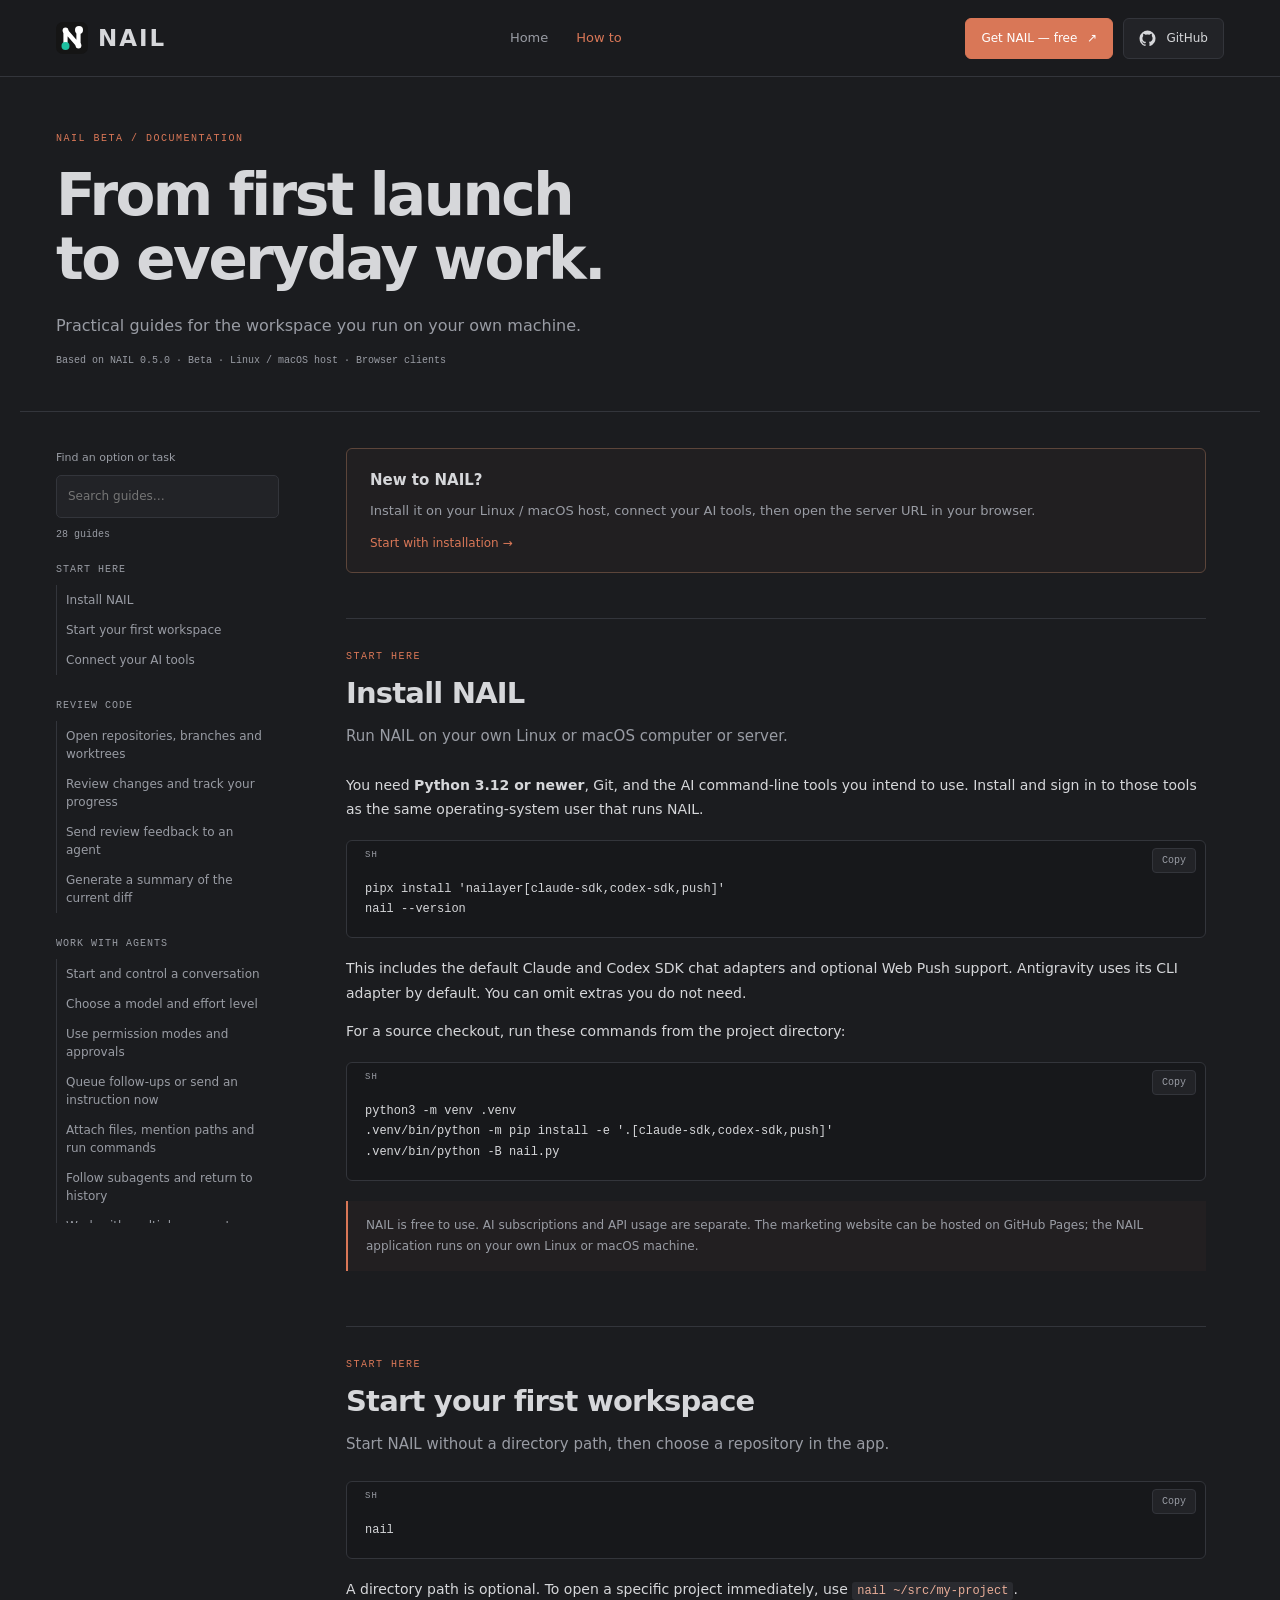
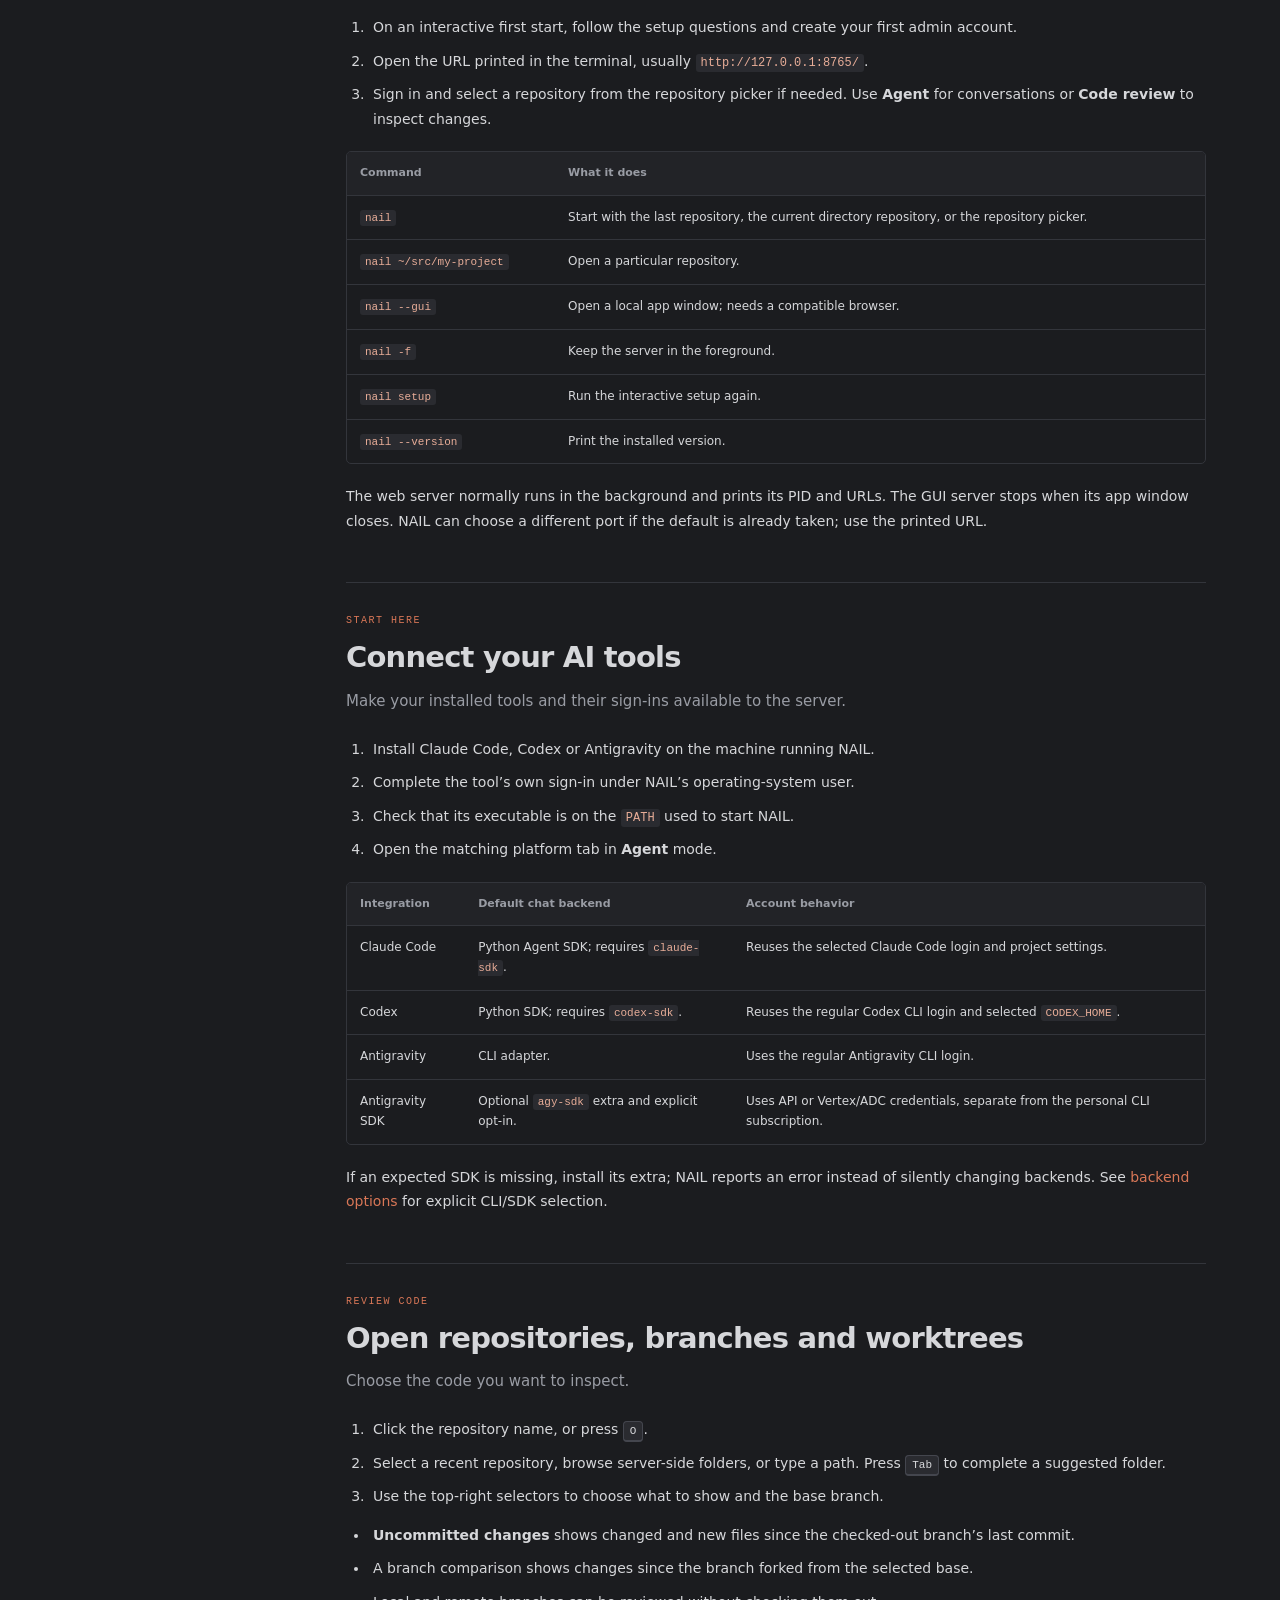
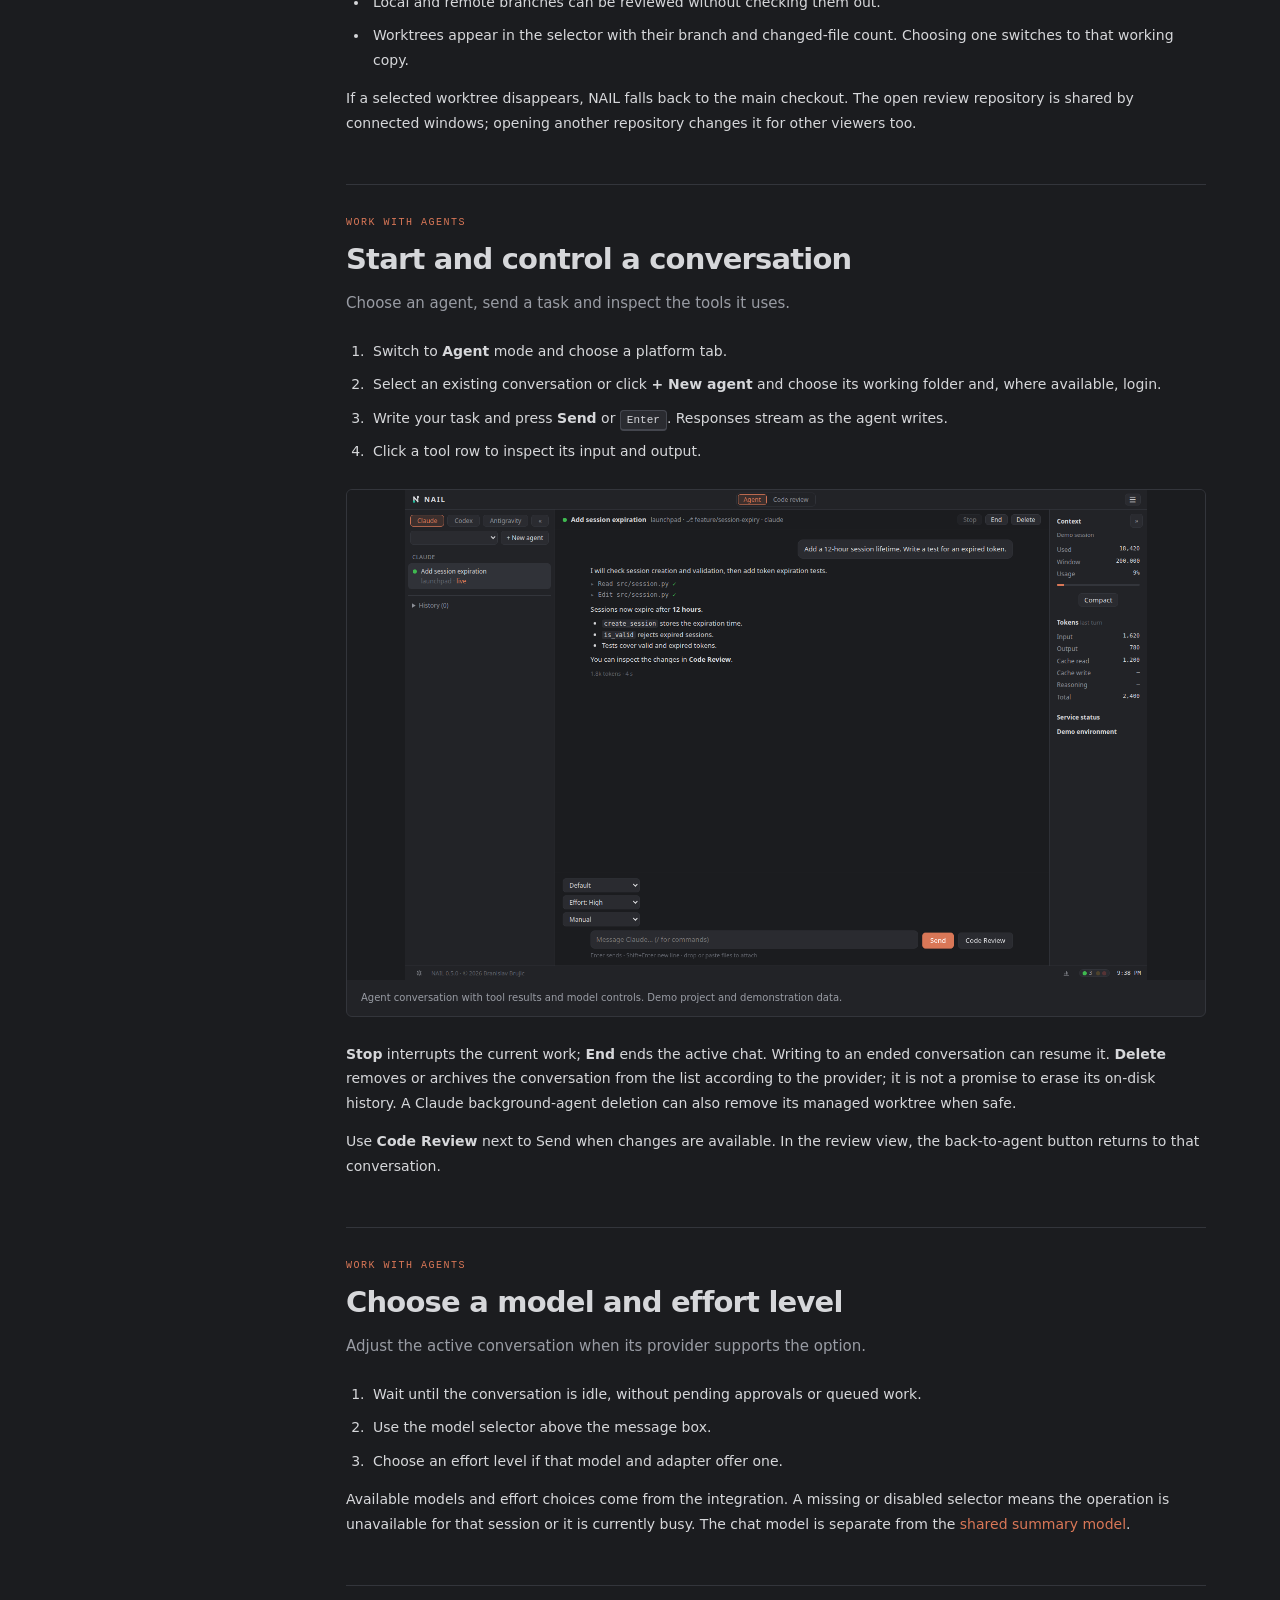
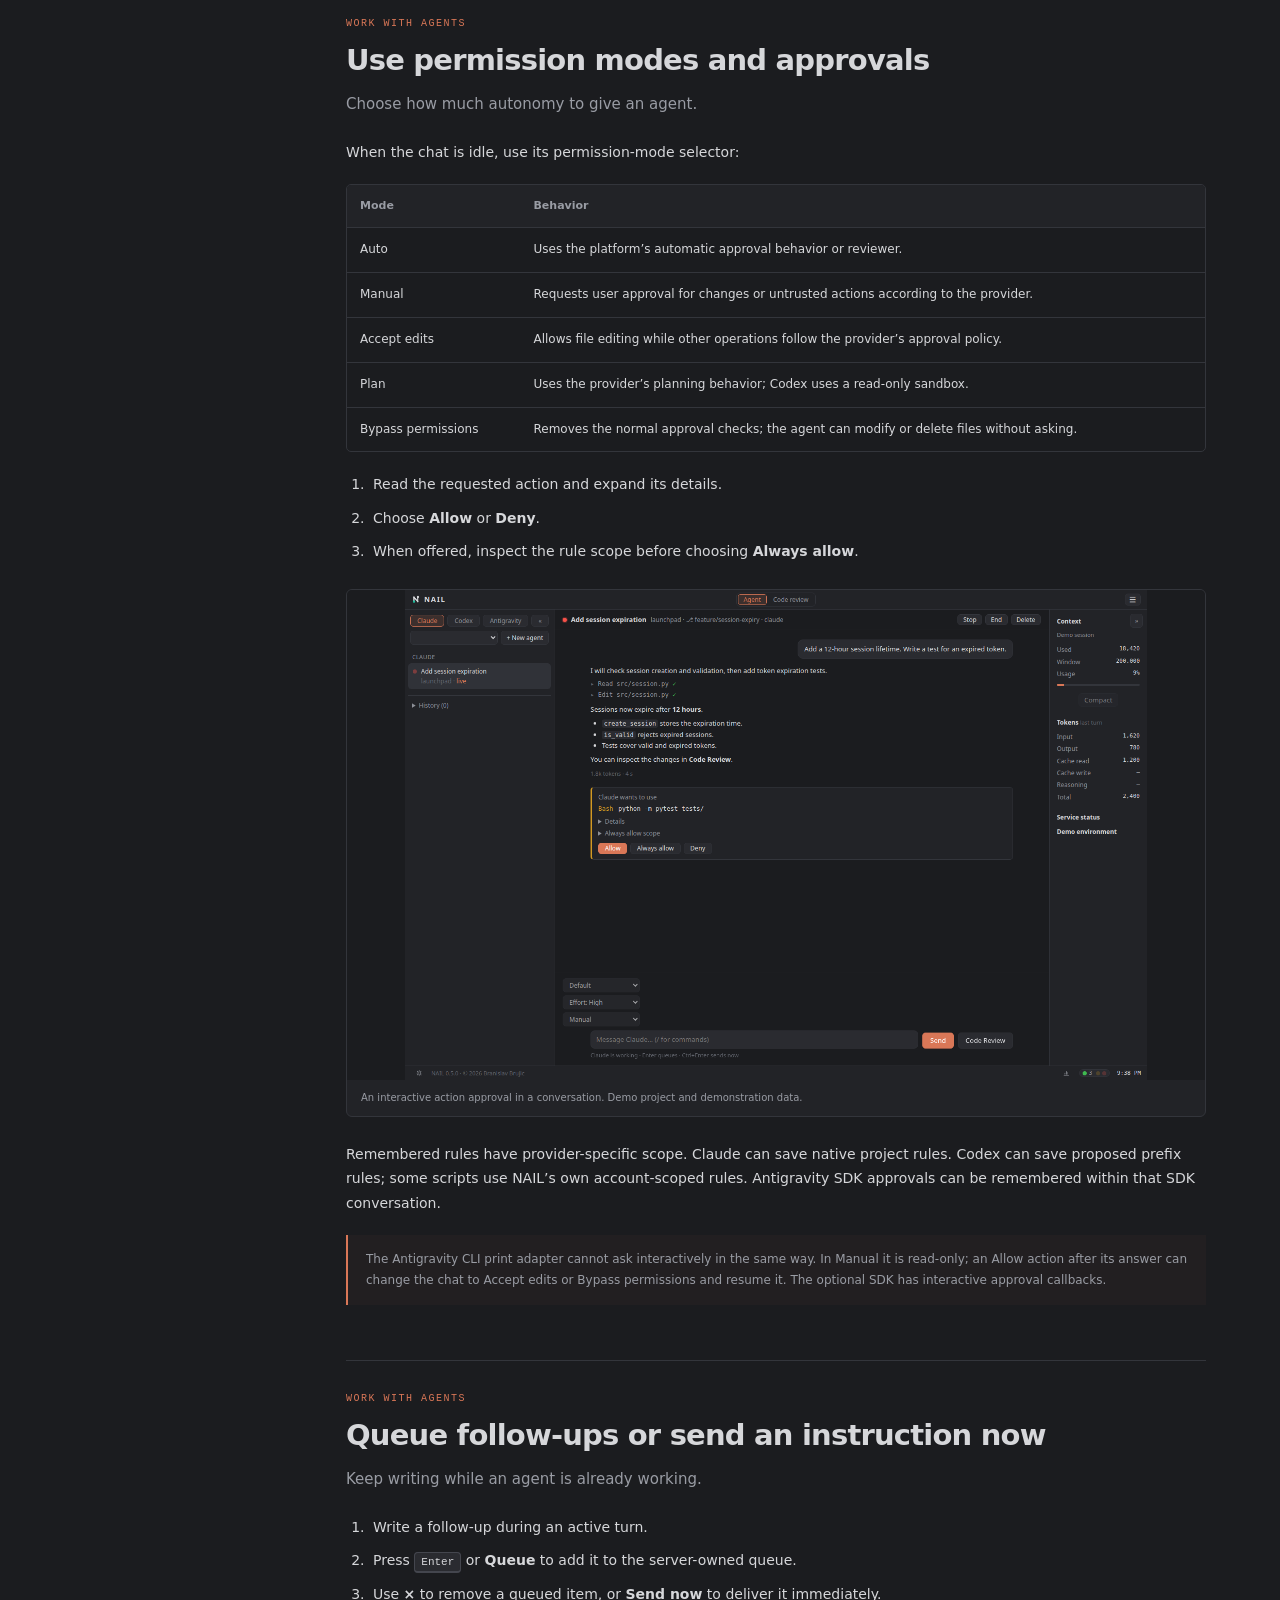
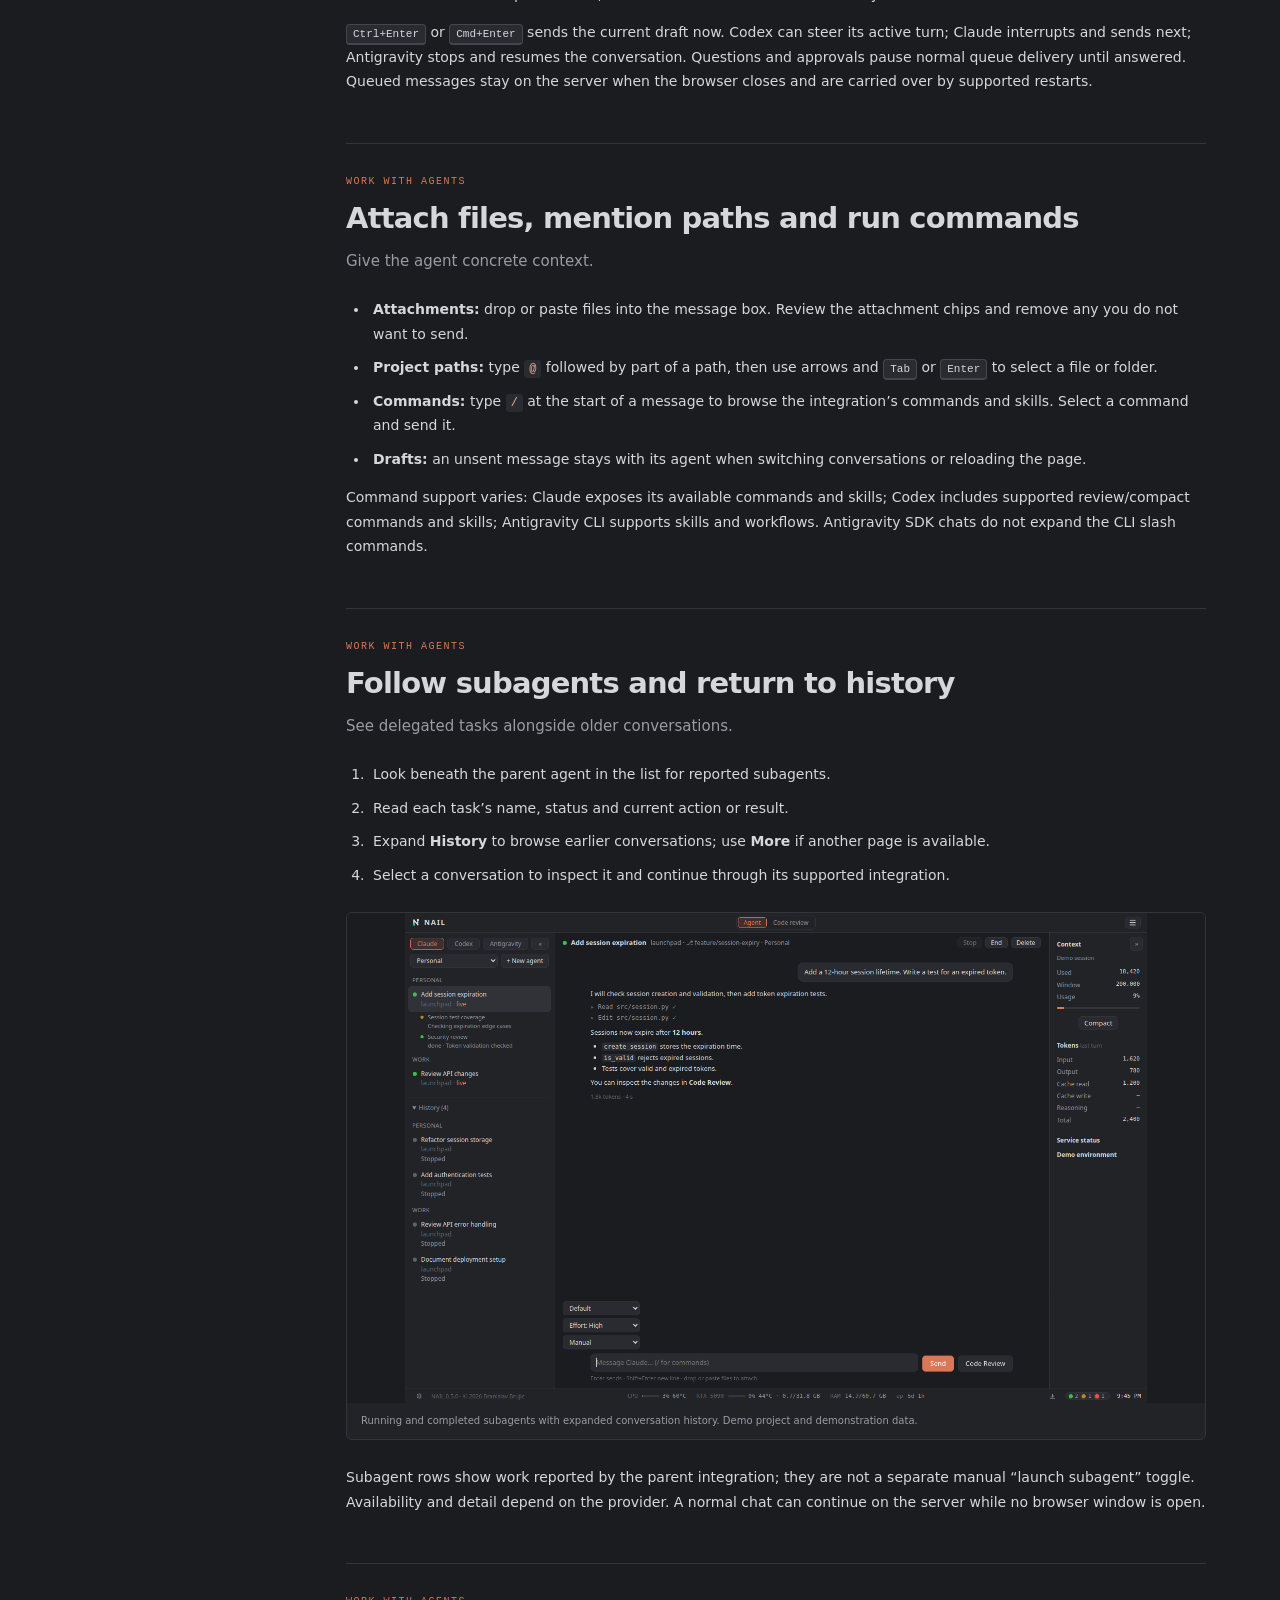
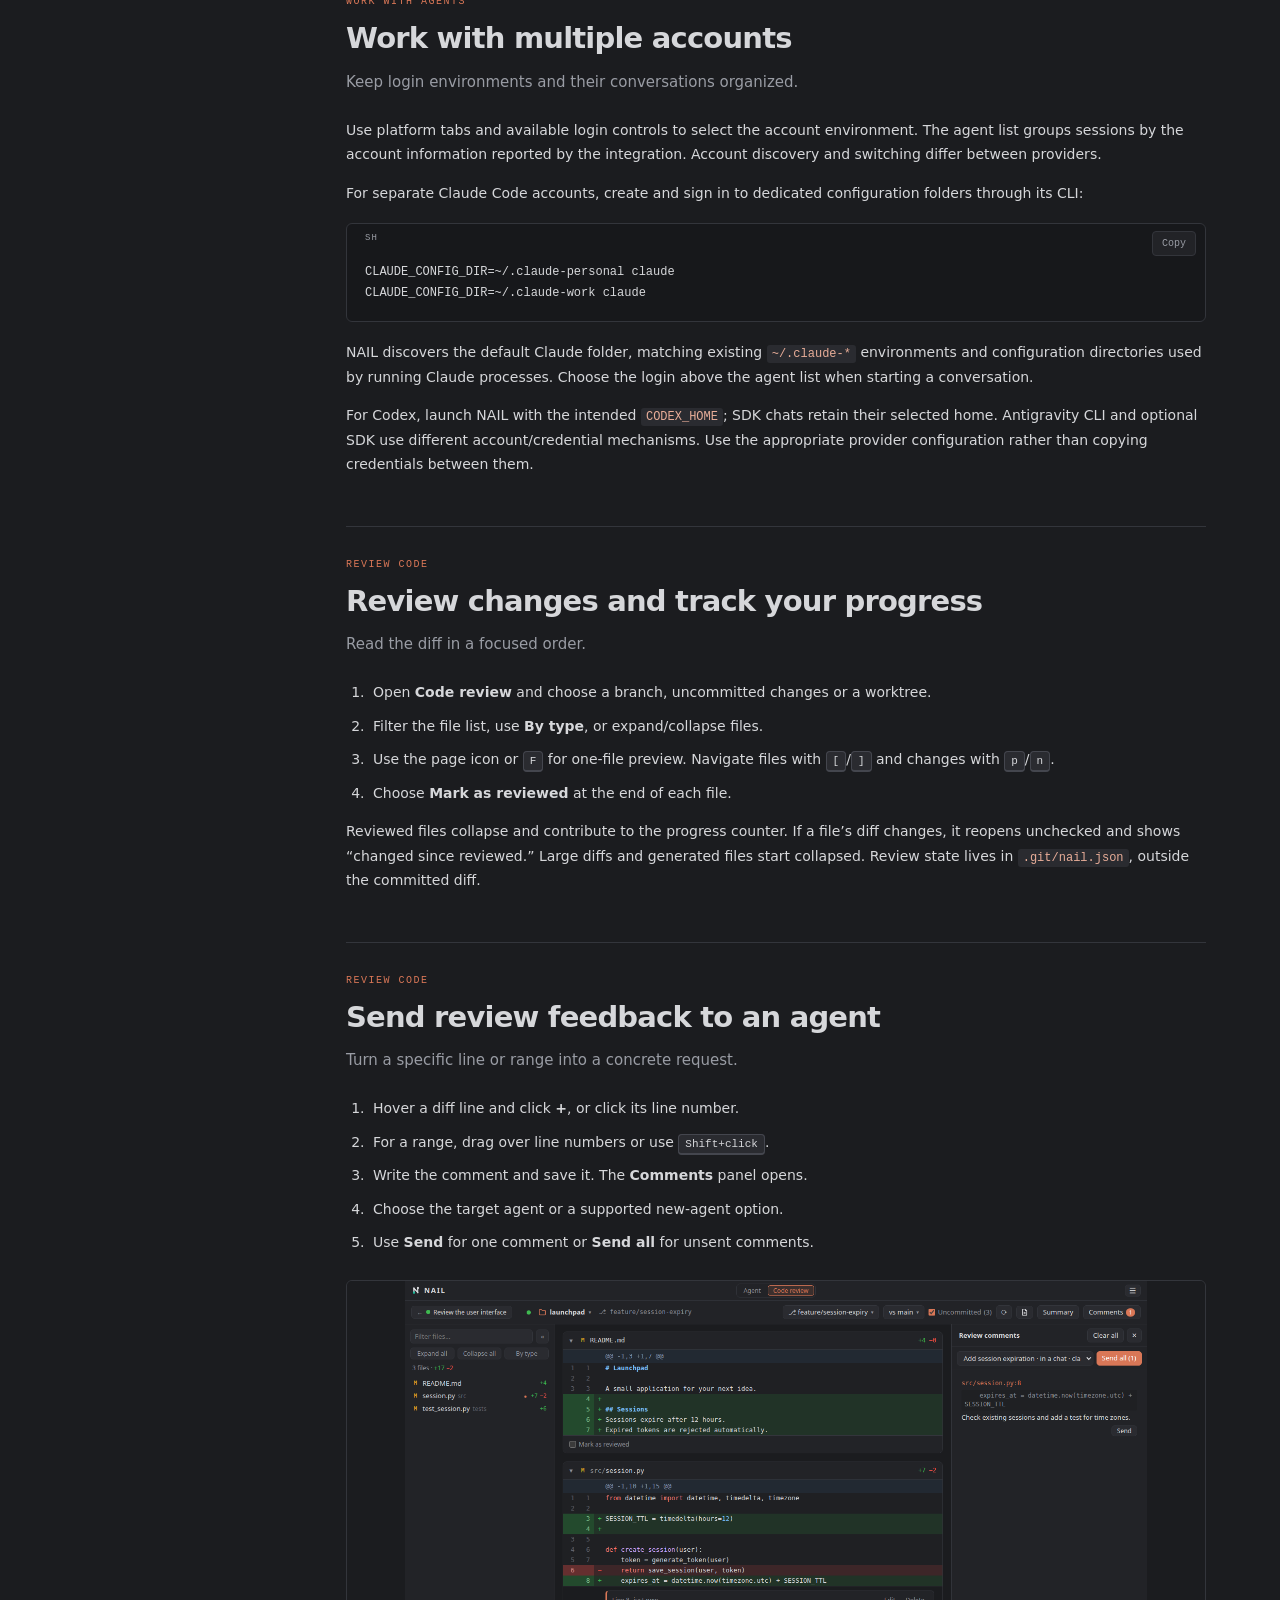
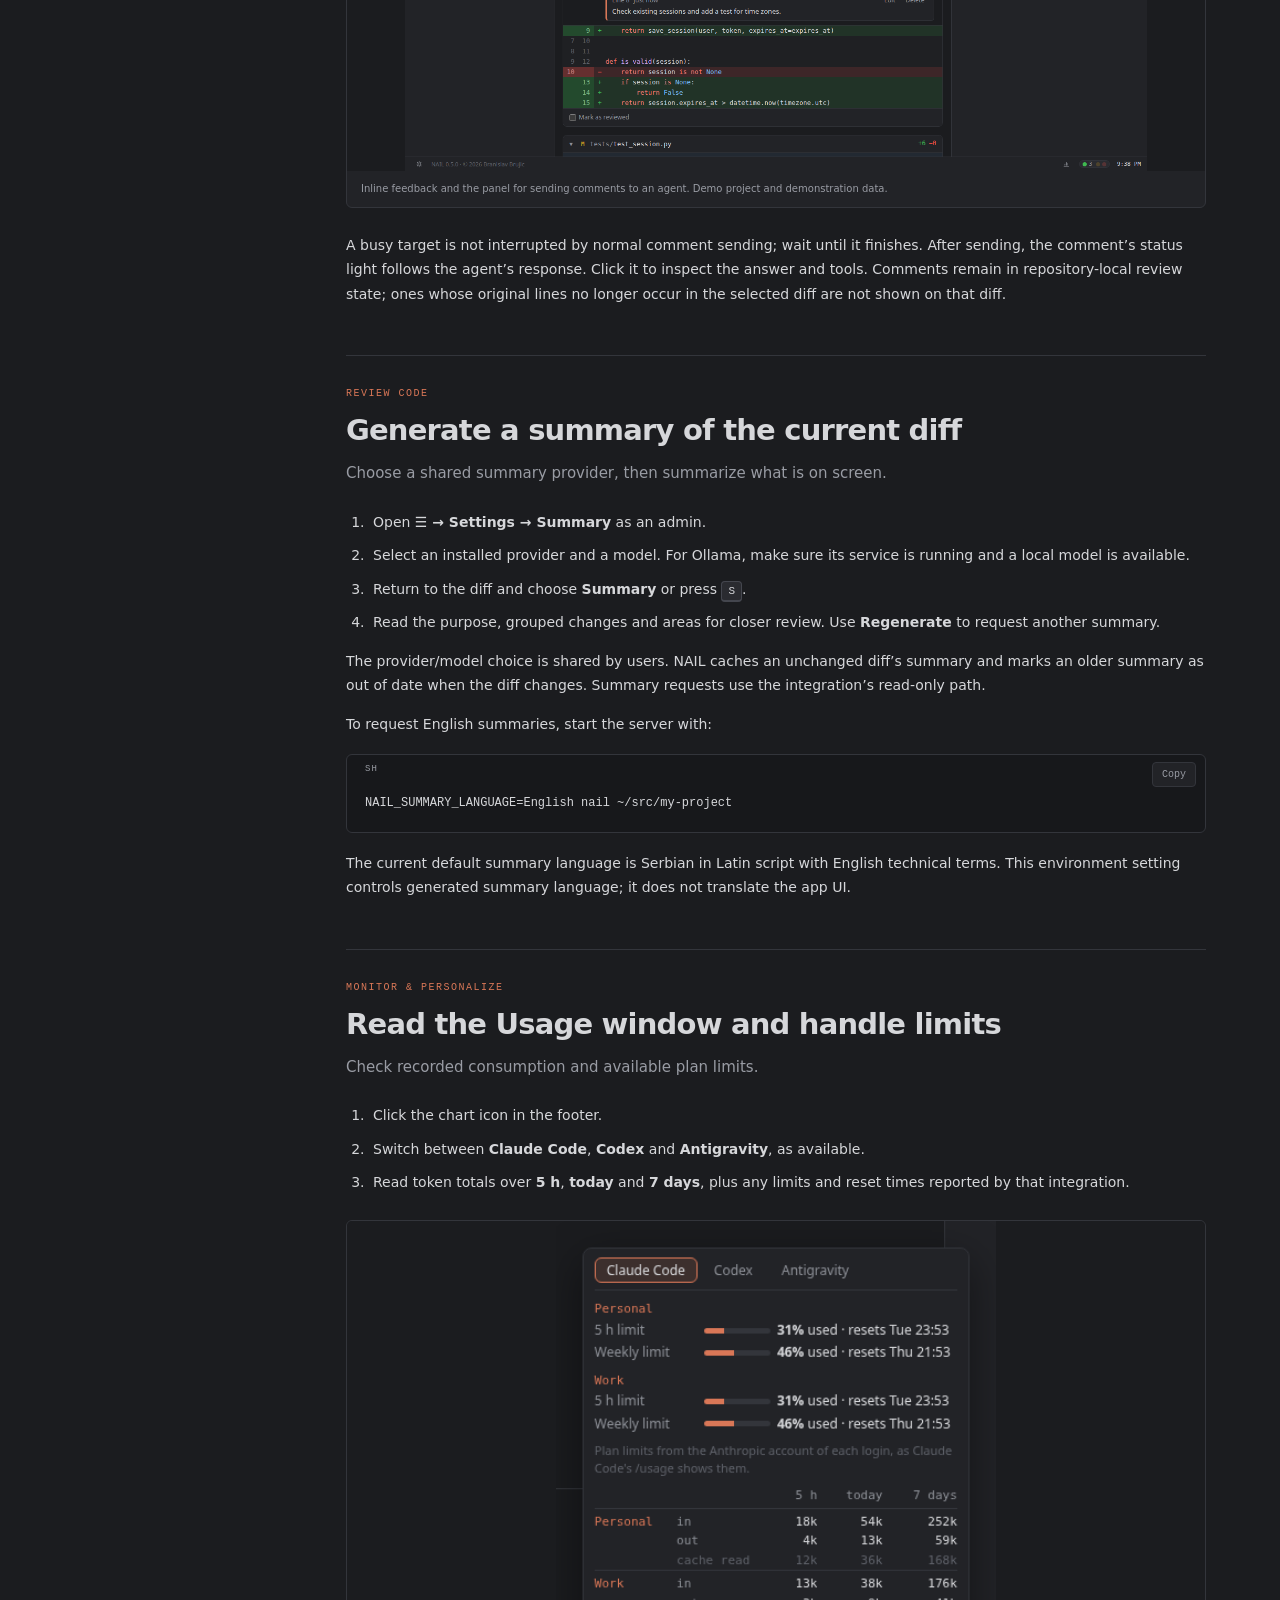
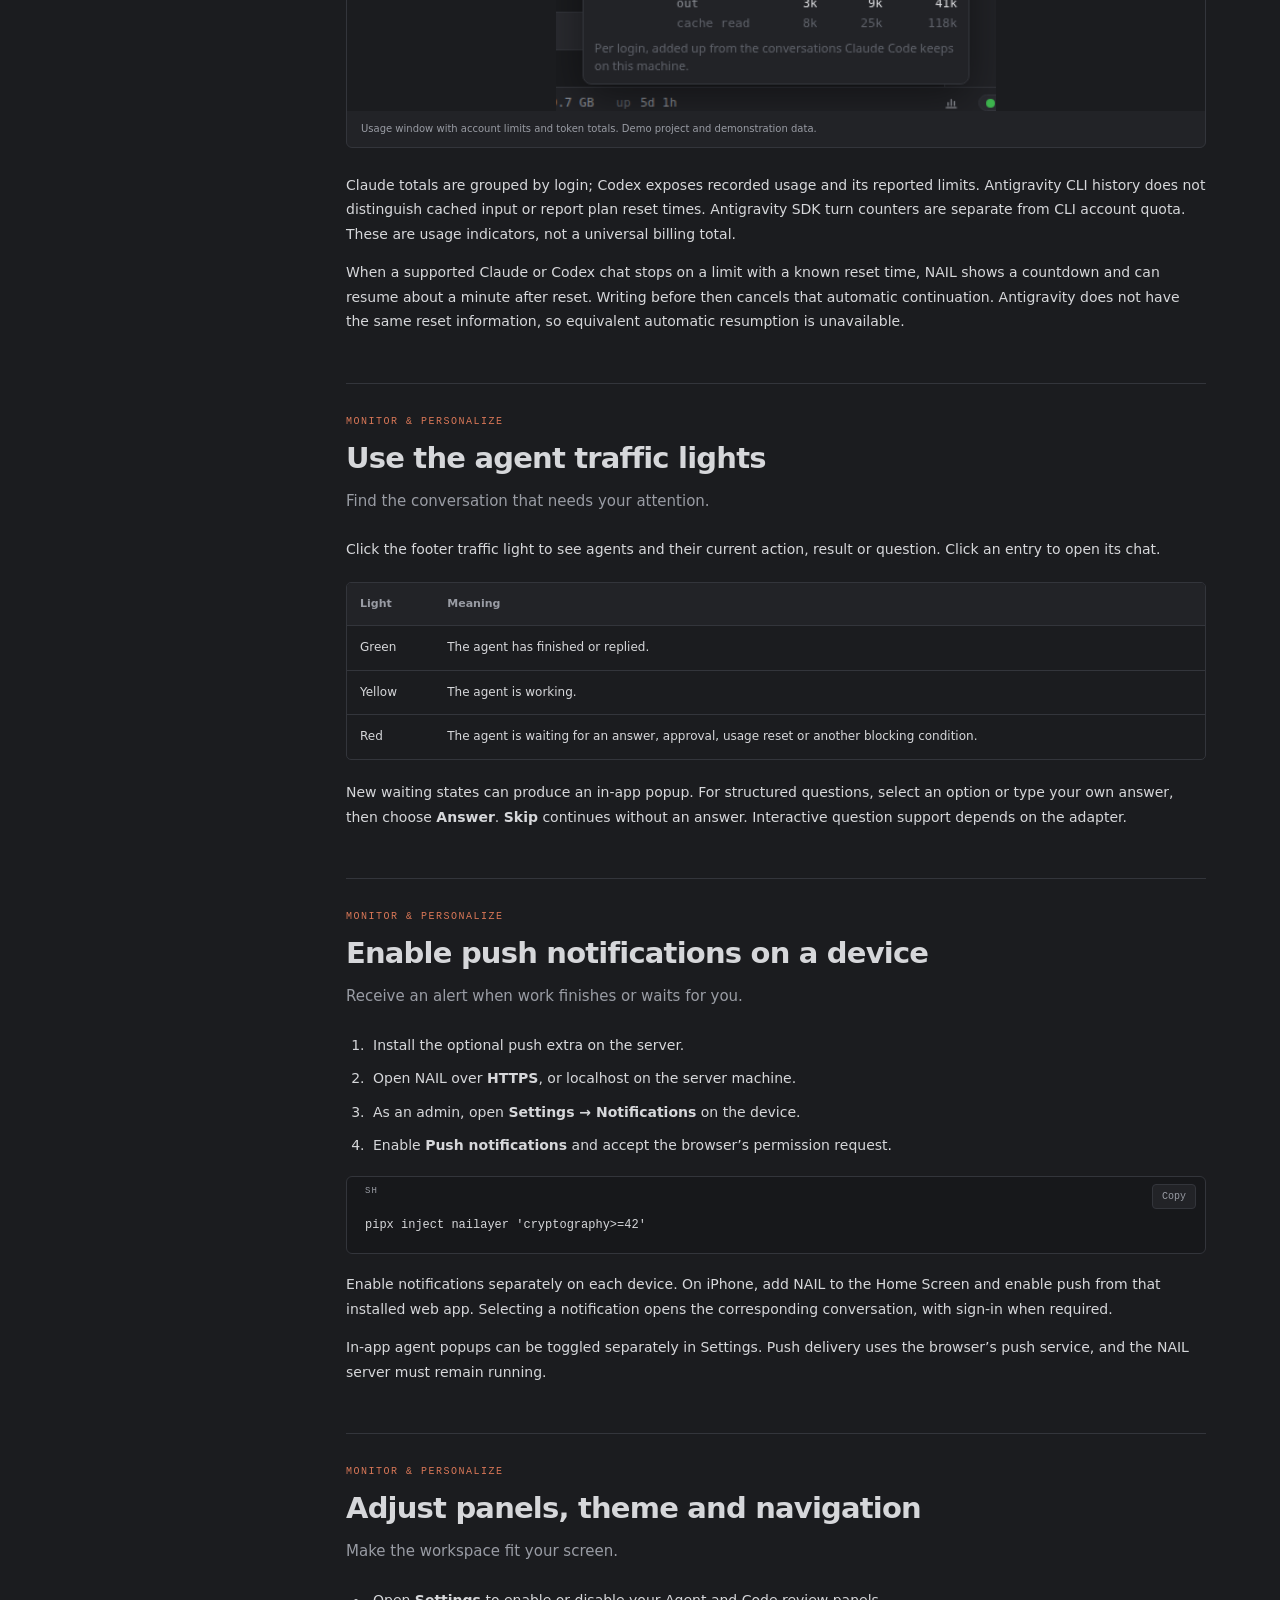
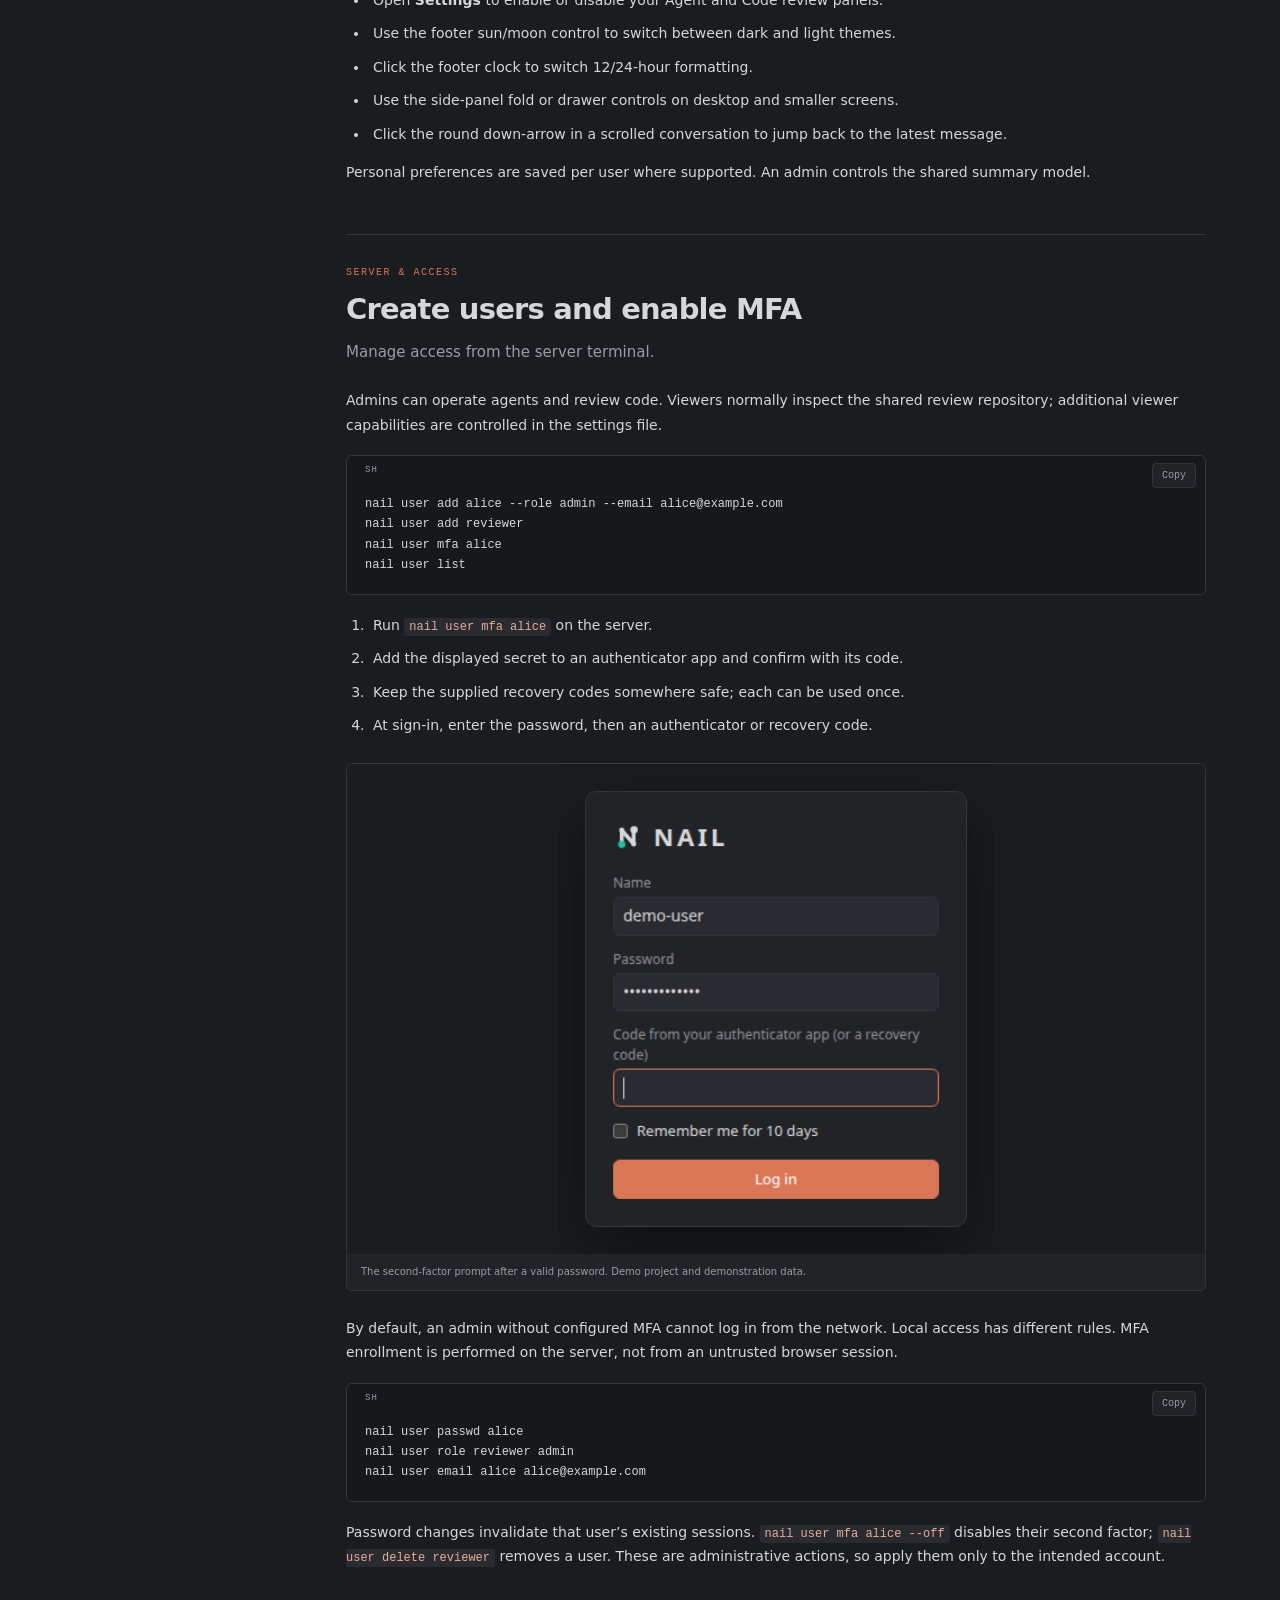
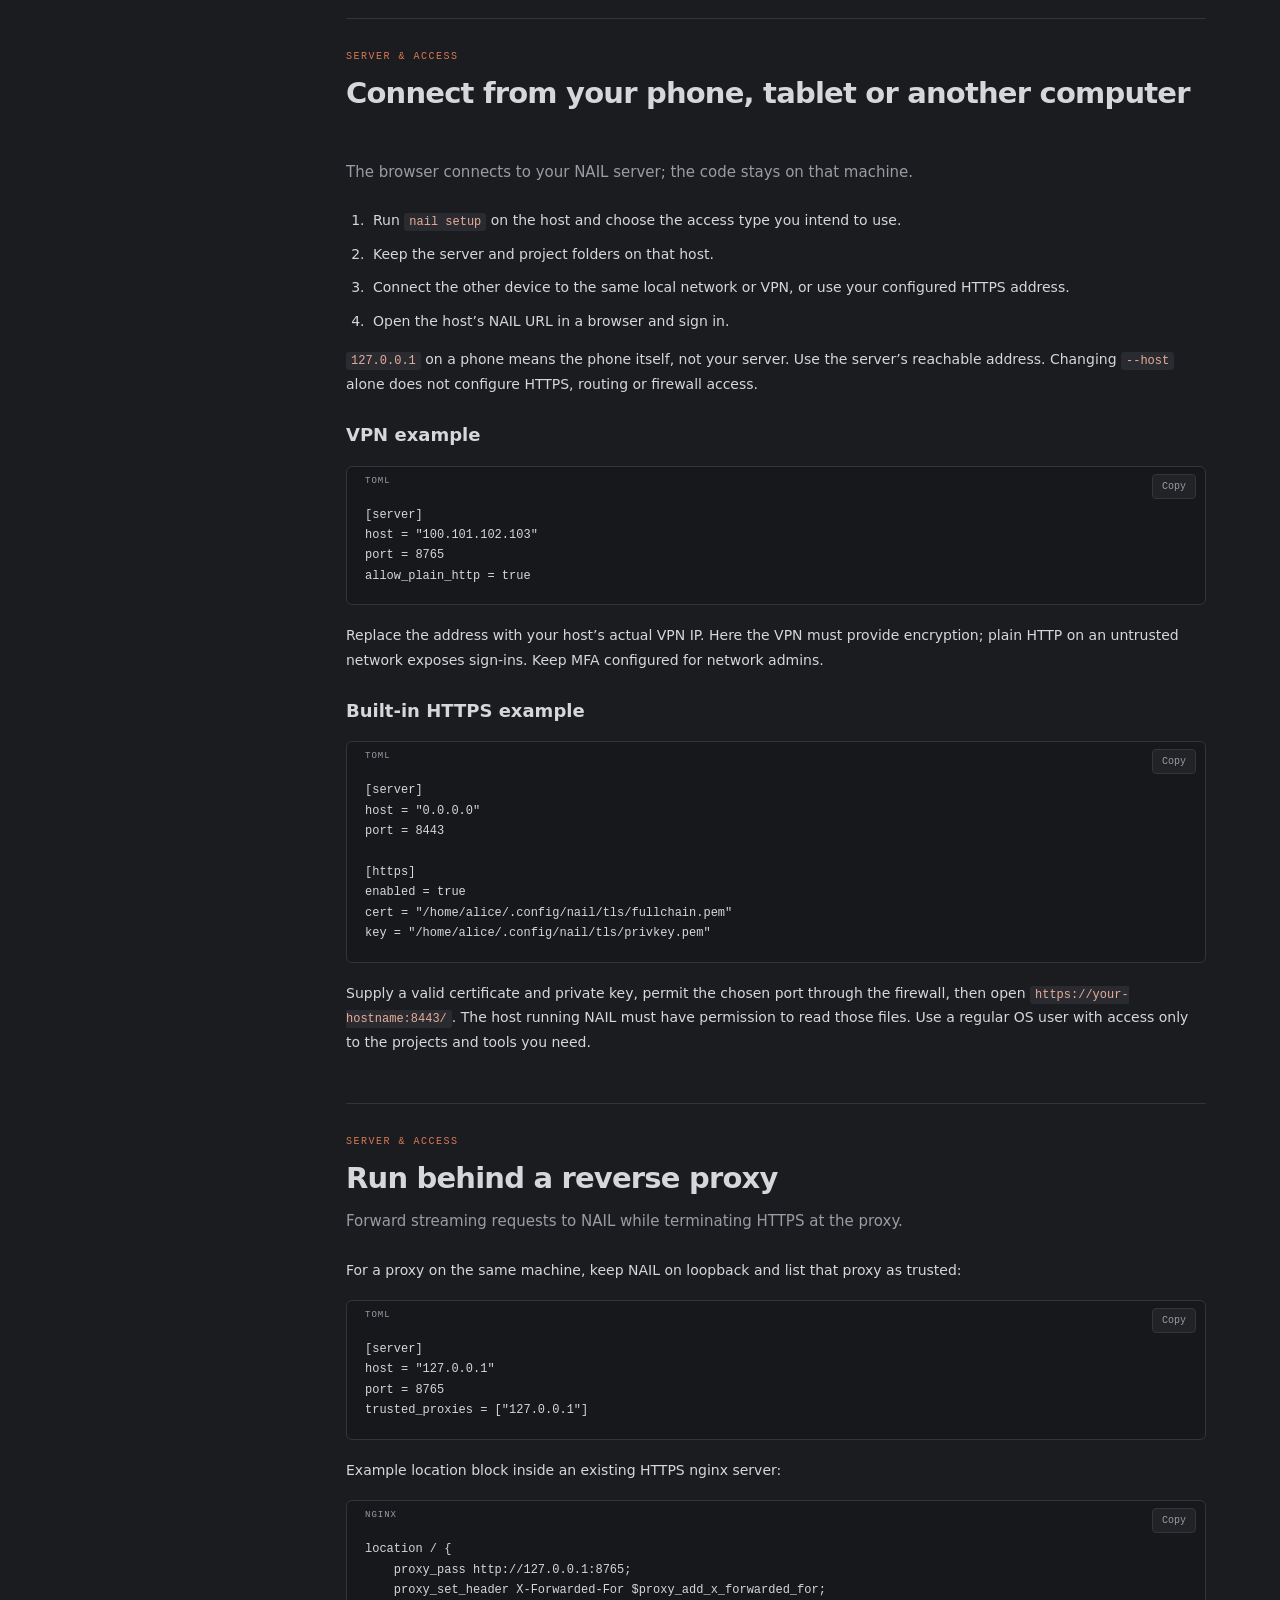
==== commit ed45124e: "Mark NAIL as beta on website and documentation" ====
--- a/how-to.html
+++ b/how-to.html
@@ -1,4 +1,4 @@
-<!doctype html><html lang="en"><head><meta charset="utf-8"><meta name="viewport" content="width=device-width,initial-scale=1"><meta name="theme-color" content="#1b1c1f"><meta name="description" content="Learn how to install, configure and use NAIL: agents, permissions, code review, Usage, accounts, MFA and remote access."><title>How to use NAIL — Guides & configuration</title><link rel="icon" href="assets/nail.svg" type="image/svg+xml"><link rel="stylesheet" href="assets/docs.css"><script src="assets/docs.js" defer></script></head><body><a class="skip" href="#guides">Skip to guides</a><header><nav class="wrap" aria-label="Main navigation"><a class="brand" href="index.html"><img src="assets/nail.svg" alt="" width="32" height="32">NAIL</a><div class="navlinks"><a href="index.html">Home</a><a href="how-to.html" aria-current="page">How to</a></div><div class="header-actions"><a class="btn primary" href="index.html#installation">Get NAIL — free <span>↗</span></a><a class="btn github-placeholder" id="github-link" href="https://github.com/branislav-brujic/nail" aria-label="GitHub repository" target="_blank" rel="noopener noreferrer"><svg width="17" height="17" viewBox="0 0 24 24" fill="currentColor" aria-hidden="true"><path d="M12 .75a11.25 11.25 0 0 0-3.558 21.923c.563.105.769-.244.769-.542 0-.267-.01-.975-.015-1.914-3.13.68-3.79-1.508-3.79-1.508-.511-1.3-1.25-1.646-1.25-1.646-1.022-.699.077-.685.077-.685 1.13.08 1.725 1.16 1.725 1.16 1.005 1.722 2.638 1.225 3.28.937.102-.729.393-1.226.715-1.508-2.498-.284-5.124-1.249-5.124-5.56 0-1.228.439-2.232 1.16-3.019-.116-.284-.503-1.429.11-2.978 0 0 .945-.303 3.094 1.153a10.8 10.8 0 0 1 5.63 0c2.148-1.456 3.091-1.153 3.091-1.153.615 1.549.228 2.694.112 2.978.722.787 1.158 1.791 1.158 3.019 0 4.322-2.63 5.273-5.136 5.551.404.349.765 1.034.765 2.084 0 1.505-.014 2.719-.014 3.089 0 .3.203.653.774.542A11.25 11.25 0 0 0 12 .75Z"/></svg>GitHub</a></div></nav></header><div class="wrap docs-hero"><div class="eyebrow">NAIL / DOCUMENTATION</div><h1>From first launch<br>to everyday work.</h1><p>Practical guides for the workspace you run on your own machine.</p><div class="doc-version">Based on NAIL 0.5.0 · Linux / macOS host · Browser clients</div></div><div class="wrap docs-layout"><aside class="docs-side" aria-label="Documentation navigation"><label for="guide-search">Find an option or task</label><div class="search-wrap"><input id="guide-search" type="search" placeholder="Search guides…" autocomplete="off"><button id="clear-search" type="button" aria-label="Clear search" hidden>×</button></div><p id="search-status" role="status">28 guides</p><details class="toc" open><summary>Browse guides</summary><div id="table-of-contents"><div class="toc-group"><p>Start here</p><a href="#install" data-guide-link="install">Install NAIL</a><a href="#first-run" data-guide-link="first-run">Start your first workspace</a><a href="#connect-agents" data-guide-link="connect-agents">Connect your AI tools</a></div><div class="toc-group"><p>Review code</p><a href="#repositories" data-guide-link="repositories">Open repositories, branches and worktrees</a><a href="#review" data-guide-link="review">Review changes and track your progress</a><a href="#comments" data-guide-link="comments">Send review feedback to an agent</a><a href="#summaries" data-guide-link="summaries">Generate a summary of the current diff</a></div><div class="toc-group"><p>Work with agents</p><a href="#chat" data-guide-link="chat">Start and control a conversation</a><a href="#models" data-guide-link="models">Choose a model and effort level</a><a href="#permissions" data-guide-link="permissions">Use permission modes and approvals</a><a href="#queue" data-guide-link="queue">Queue follow-ups or send an instruction now</a><a href="#files-and-commands" data-guide-link="files-and-commands">Attach files, mention paths and run commands</a><a href="#subagents-history" data-guide-link="subagents-history">Follow subagents and return to history</a><a href="#accounts" data-guide-link="accounts">Work with multiple accounts</a></div><div class="toc-group"><p>Monitor & personalize</p><a href="#usage" data-guide-link="usage">Read the Usage window and handle limits</a><a href="#status" data-guide-link="status">Use the agent traffic lights</a><a href="#notifications" data-guide-link="notifications">Enable push notifications on a device</a><a href="#preferences" data-guide-link="preferences">Adjust panels, theme and navigation</a></div><div class="toc-group"><p>Server & access</p><a href="#users-mfa" data-guide-link="users-mfa">Create users and enable MFA</a><a href="#remote-access" data-guide-link="remote-access">Connect from your phone, tablet or another computer</a><a href="#proxy" data-guide-link="proxy">Run behind a reverse proxy</a><a href="#configuration" data-guide-link="configuration">Edit the settings file</a><a href="#sandbox" data-guide-link="sandbox">Limit agents to a project root</a></div><div class="toc-group"><p>Reference</p><a href="#backends" data-guide-link="backends">Choose CLI or SDK adapters</a><a href="#settings-reference" data-guide-link="settings-reference">Configuration reference</a><a href="#cli-environment" data-guide-link="cli-environment">CLI flags and environment variables</a><a href="#keyboard" data-guide-link="keyboard">Keyboard shortcuts</a><a href="#troubleshooting" data-guide-link="troubleshooting">Troubleshoot common problems</a></div></div></details></aside><main id="guides"><div class="quick-start"><strong>New to NAIL?</strong><p>Install it on your Linux / macOS host, connect your AI tools, then open the server URL in your browser.</p><a href="#install">Start with installation →</a></div><p id="no-results" hidden>No guides match your search. Try “MFA”, “queue”, “worktree” or “proxy”.</p><section class="guide" id="install" data-guide data-group="Start here"><div class="eyebrow">Start here</div><h2>Install NAIL<a class="anchor" href="#install" aria-label="Link to Install NAIL">#</a></h2><p class="guide-intro">Run NAIL on your own Linux or macOS computer or server.</p><p>You need <strong>Python 3.12 or newer</strong>, Git, and the AI command-line tools you intend to use. Install and sign in to those tools as the same operating-system user that runs NAIL.</p><pre data-language="sh"><code>pipx install &#x27;nailayer[claude-sdk,codex-sdk,push]&#x27;
+<!doctype html><html lang="en"><head><meta charset="utf-8"><meta name="viewport" content="width=device-width,initial-scale=1"><meta name="theme-color" content="#1b1c1f"><meta name="description" content="Learn how to install, configure and use NAIL: agents, permissions, code review, Usage, accounts, MFA and remote access."><title>How to use NAIL — Guides & configuration</title><link rel="icon" href="assets/nail.svg" type="image/svg+xml"><link rel="stylesheet" href="assets/docs.css"><script src="assets/docs.js" defer></script></head><body><a class="skip" href="#guides">Skip to guides</a><header><nav class="wrap" aria-label="Main navigation"><a class="brand" href="index.html"><img src="assets/nail.svg" alt="" width="32" height="32">NAIL</a><div class="navlinks"><a href="index.html">Home</a><a href="how-to.html" aria-current="page">How to</a></div><div class="header-actions"><a class="btn primary" href="index.html#installation">Get NAIL — free <span>↗</span></a><a class="btn github-placeholder" id="github-link" href="https://github.com/branislav-brujic/nail" aria-label="GitHub repository" target="_blank" rel="noopener noreferrer"><svg width="17" height="17" viewBox="0 0 24 24" fill="currentColor" aria-hidden="true"><path d="M12 .75a11.25 11.25 0 0 0-3.558 21.923c.563.105.769-.244.769-.542 0-.267-.01-.975-.015-1.914-3.13.68-3.79-1.508-3.79-1.508-.511-1.3-1.25-1.646-1.25-1.646-1.022-.699.077-.685.077-.685 1.13.08 1.725 1.16 1.725 1.16 1.005 1.722 2.638 1.225 3.28.937.102-.729.393-1.226.715-1.508-2.498-.284-5.124-1.249-5.124-5.56 0-1.228.439-2.232 1.16-3.019-.116-.284-.503-1.429.11-2.978 0 0 .945-.303 3.094 1.153a10.8 10.8 0 0 1 5.63 0c2.148-1.456 3.091-1.153 3.091-1.153.615 1.549.228 2.694.112 2.978.722.787 1.158 1.791 1.158 3.019 0 4.322-2.63 5.273-5.136 5.551.404.349.765 1.034.765 2.084 0 1.505-.014 2.719-.014 3.089 0 .3.203.653.774.542A11.25 11.25 0 0 0 12 .75Z"/></svg>GitHub</a></div></nav></header><div class="wrap docs-hero"><div class="eyebrow">NAIL BETA / DOCUMENTATION</div><h1>From first launch<br>to everyday work.</h1><p>Practical guides for the workspace you run on your own machine.</p><div class="doc-version">Based on NAIL 0.5.0 · Beta · Linux / macOS host · Browser clients</div></div><div class="wrap docs-layout"><aside class="docs-side" aria-label="Documentation navigation"><label for="guide-search">Find an option or task</label><div class="search-wrap"><input id="guide-search" type="search" placeholder="Search guides…" autocomplete="off"><button id="clear-search" type="button" aria-label="Clear search" hidden>×</button></div><p id="search-status" role="status">28 guides</p><details class="toc" open><summary>Browse guides</summary><div id="table-of-contents"><div class="toc-group"><p>Start here</p><a href="#install" data-guide-link="install">Install NAIL</a><a href="#first-run" data-guide-link="first-run">Start your first workspace</a><a href="#connect-agents" data-guide-link="connect-agents">Connect your AI tools</a></div><div class="toc-group"><p>Review code</p><a href="#repositories" data-guide-link="repositories">Open repositories, branches and worktrees</a><a href="#review" data-guide-link="review">Review changes and track your progress</a><a href="#comments" data-guide-link="comments">Send review feedback to an agent</a><a href="#summaries" data-guide-link="summaries">Generate a summary of the current diff</a></div><div class="toc-group"><p>Work with agents</p><a href="#chat" data-guide-link="chat">Start and control a conversation</a><a href="#models" data-guide-link="models">Choose a model and effort level</a><a href="#permissions" data-guide-link="permissions">Use permission modes and approvals</a><a href="#queue" data-guide-link="queue">Queue follow-ups or send an instruction now</a><a href="#files-and-commands" data-guide-link="files-and-commands">Attach files, mention paths and run commands</a><a href="#subagents-history" data-guide-link="subagents-history">Follow subagents and return to history</a><a href="#accounts" data-guide-link="accounts">Work with multiple accounts</a></div><div class="toc-group"><p>Monitor & personalize</p><a href="#usage" data-guide-link="usage">Read the Usage window and handle limits</a><a href="#status" data-guide-link="status">Use the agent traffic lights</a><a href="#notifications" data-guide-link="notifications">Enable push notifications on a device</a><a href="#preferences" data-guide-link="preferences">Adjust panels, theme and navigation</a></div><div class="toc-group"><p>Server & access</p><a href="#users-mfa" data-guide-link="users-mfa">Create users and enable MFA</a><a href="#remote-access" data-guide-link="remote-access">Connect from your phone, tablet or another computer</a><a href="#proxy" data-guide-link="proxy">Run behind a reverse proxy</a><a href="#configuration" data-guide-link="configuration">Edit the settings file</a><a href="#sandbox" data-guide-link="sandbox">Limit agents to a project root</a></div><div class="toc-group"><p>Reference</p><a href="#backends" data-guide-link="backends">Choose CLI or SDK adapters</a><a href="#settings-reference" data-guide-link="settings-reference">Configuration reference</a><a href="#cli-environment" data-guide-link="cli-environment">CLI flags and environment variables</a><a href="#keyboard" data-guide-link="keyboard">Keyboard shortcuts</a><a href="#troubleshooting" data-guide-link="troubleshooting">Troubleshoot common problems</a></div></div></details></aside><main id="guides"><div class="quick-start"><strong>New to NAIL?</strong><p>Install it on your Linux / macOS host, connect your AI tools, then open the server URL in your browser.</p><a href="#install">Start with installation →</a></div><p id="no-results" hidden>No guides match your search. Try “MFA”, “queue”, “worktree” or “proxy”.</p><section class="guide" id="install" data-guide data-group="Start here"><div class="eyebrow">Start here</div><h2>Install NAIL<a class="anchor" href="#install" aria-label="Link to Install NAIL">#</a></h2><p class="guide-intro">Run NAIL on your own Linux or macOS computer or server.</p><p>You need <strong>Python 3.12 or newer</strong>, Git, and the AI command-line tools you intend to use. Install and sign in to those tools as the same operating-system user that runs NAIL.</p><pre data-language="sh"><code>pipx install &#x27;nailayer[claude-sdk,codex-sdk,push]&#x27;
 nail --version</code></pre><p>This includes the default Claude and Codex SDK chat adapters and optional Web Push support. Antigravity uses its CLI adapter by default. You can omit extras you do not need.</p><p>For a source checkout, run these commands from the project directory:</p><pre data-language="sh"><code>python3 -m venv .venv
 .venv/bin/python -m pip install -e &#x27;.[claude-sdk,codex-sdk,push]&#x27;
 .venv/bin/python -B nail.py</code></pre><div class="note">NAIL is free to use. AI subscriptions and API usage are separate. The marketing website can be hosted on GitHub Pages; the NAIL application runs on your own Linux or macOS machine.</div></section><section class="guide" id="first-run" data-guide data-group="Start here"><div class="eyebrow">Start here</div><h2>Start your first workspace<a class="anchor" href="#first-run" aria-label="Link to Start your first workspace">#</a></h2><p class="guide-intro">Start NAIL without a directory path, then choose a repository in the app.</p><pre data-language="sh"><code>nail</code></pre><p>A directory path is optional. To open a specific project immediately, use <code>nail ~/src/my-project</code>.</p><ol><li>On an interactive first start, follow the setup questions and create your first admin account.</li><li>Open the URL printed in the terminal, usually <code>http://127.0.0.1:8765/</code>.</li><li>Sign in and select a repository from the repository picker if needed. Use <strong>Agent</strong> for conversations or <strong>Code review</strong> to inspect changes.</li></ol><div class="table-scroll"><table><thead><tr><th>Command</th><th>What it does</th></tr></thead><tbody><tr><td><code>nail</code></td><td>Start with the last repository, the current directory repository, or the repository picker.</td></tr><tr><td><code>nail ~/src/my-project</code></td><td>Open a particular repository.</td></tr><tr><td><code>nail --gui</code></td><td>Open a local app window; needs a compatible browser.</td></tr><tr><td><code>nail -f</code></td><td>Keep the server in the foreground.</td></tr><tr><td><code>nail setup</code></td><td>Run the interactive setup again.</td></tr><tr><td><code>nail --version</code></td><td>Print the installed version.</td></tr></tbody></table></div><p>The web server normally runs in the background and prints its PID and URLs. The GUI server stops when its app window closes. NAIL can choose a different port if the default is already taken; use the printed URL.</p></section><section class="guide" id="connect-agents" data-guide data-group="Start here"><div class="eyebrow">Start here</div><h2>Connect your AI tools<a class="anchor" href="#connect-agents" aria-label="Link to Connect your AI tools">#</a></h2><p class="guide-intro">Make your installed tools and their sign-ins available to the server.</p><ol><li>Install Claude Code, Codex or Antigravity on the machine running NAIL.</li><li>Complete the tool’s own sign-in under NAIL’s operating-system user.</li><li>Check that its executable is on the <code>PATH</code> used to start NAIL.</li><li>Open the matching platform tab in <strong>Agent</strong> mode.</li></ol><div class="table-scroll"><table><thead><tr><th>Integration</th><th>Default chat backend</th><th>Account behavior</th></tr></thead><tbody><tr><td>Claude Code</td><td>Python Agent SDK; requires <code>claude-sdk</code>.</td><td>Reuses the selected Claude Code login and project settings.</td></tr><tr><td>Codex</td><td>Python SDK; requires <code>codex-sdk</code>.</td><td>Reuses the regular Codex CLI login and selected <code>CODEX_HOME</code>.</td></tr><tr><td>Antigravity</td><td>CLI adapter.</td><td>Uses the regular Antigravity CLI login.</td></tr><tr><td>Antigravity SDK</td><td>Optional <code>agy-sdk</code> extra and explicit opt-in.</td><td>Uses API or Vertex/ADC credentials, separate from the personal CLI subscription.</td></tr></tbody></table></div><p>If an expected SDK is missing, install its extra; NAIL reports an error instead of silently changing backends. See <a href="#backends">backend options</a> for explicit CLI/SDK selection.</p></section><section class="guide" id="repositories" data-guide data-group="Review code"><div class="eyebrow">Review code</div><h2>Open repositories, branches and worktrees<a class="anchor" href="#repositories" aria-label="Link to Open repositories, branches and worktrees">#</a></h2><p class="guide-intro">Choose the code you want to inspect.</p><ol><li>Click the repository name, or press <kbd>O</kbd>.</li><li>Select a recent repository, browse server-side folders, or type a path. Press <kbd>Tab</kbd> to complete a suggested folder.</li><li>Use the top-right selectors to choose what to show and the base branch.</li></ol><ul><li><strong>Uncommitted changes</strong> shows changed and new files since the checked-out branch’s last commit.</li><li>A branch comparison shows changes since the branch forked from the selected base.</li><li>Local and remote branches can be reviewed without checking them out.</li><li>Worktrees appear in the selector with their branch and changed-file count. Choosing one switches to that working copy.</li></ul><p>If a selected worktree disappears, NAIL falls back to the main checkout. The open review repository is shared by connected windows; opening another repository changes it for other viewers too.</p></section><section class="guide" id="chat" data-guide data-group="Work with agents"><div class="eyebrow">Work with agents</div><h2>Start and control a conversation<a class="anchor" href="#chat" aria-label="Link to Start and control a conversation">#</a></h2><p class="guide-intro">Choose an agent, send a task and inspect the tools it uses.</p><ol><li>Switch to <strong>Agent</strong> mode and choose a platform tab.</li><li>Select an existing conversation or click <strong>+ New agent</strong> and choose its working folder and, where available, login.</li><li>Write your task and press <strong>Send</strong> or <kbd>Enter</kbd>. Responses stream as the agent writes.</li><li>Click a tool row to inspect its input and output.</li></ol><figure><a href="assets/agents-en.png"><img src="assets/agents-en.png" alt="Agent conversation with tool results and model controls." loading="lazy"></a><figcaption>Agent conversation with tool results and model controls. Demo project and demonstration data.</figcaption></figure><p><strong>Stop</strong> interrupts the current work; <strong>End</strong> ends the active chat. Writing to an ended conversation can resume it. <strong>Delete</strong> removes or archives the conversation from the list according to the provider; it is not a promise to erase its on-disk history. A Claude background-agent deletion can also remove its managed worktree when safe.</p><p>Use <strong>Code Review</strong> next to Send when changes are available. In the review view, the back-to-agent button returns to that conversation.</p></section><section class="guide" id="models" data-guide data-group="Work with agents"><div class="eyebrow">Work with agents</div><h2>Choose a model and effort level<a class="anchor" href="#models" aria-label="Link to Choose a model and effort level">#</a></h2><p class="guide-intro">Adjust the active conversation when its provider supports the option.</p><ol><li>Wait until the conversation is idle, without pending approvals or queued work.</li><li>Use the model selector above the message box.</li><li>Choose an effort level if that model and adapter offer one.</li></ol><p>Available models and effort choices come from the integration. A missing or disabled selector means the operation is unavailable for that session or it is currently busy. The chat model is separate from the <a href="#summaries">shared summary model</a>.</p></section><section class="guide" id="permissions" data-guide data-group="Work with agents"><div class="eyebrow">Work with agents</div><h2>Use permission modes and approvals<a class="anchor" href="#permissions" aria-label="Link to Use permission modes and approvals">#</a></h2><p class="guide-intro">Choose how much autonomy to give an agent.</p><p>When the chat is idle, use its permission-mode selector:</p><div class="table-scroll"><table><thead><tr><th>Mode</th><th>Behavior</th></tr></thead><tbody><tr><td>Auto</td><td>Uses the platform’s automatic approval behavior or reviewer.</td></tr><tr><td>Manual</td><td>Requests user approval for changes or untrusted actions according to the provider.</td></tr><tr><td>Accept edits</td><td>Allows file editing while other operations follow the provider’s approval policy.</td></tr><tr><td>Plan</td><td>Uses the provider’s planning behavior; Codex uses a read-only sandbox.</td></tr><tr><td>Bypass permissions</td><td>Removes the normal approval checks; the agent can modify or delete files without asking.</td></tr></tbody></table></div><ol><li>Read the requested action and expand its details.</li><li>Choose <strong>Allow</strong> or <strong>Deny</strong>.</li><li>When offered, inspect the rule scope before choosing <strong>Always allow</strong>.</li></ol><figure><a href="assets/permissions-en.png"><img src="assets/permissions-en.png" alt="An interactive action approval in a conversation." loading="lazy"></a><figcaption>An interactive action approval in a conversation. Demo project and demonstration data.</figcaption></figure><p>Remembered rules have provider-specific scope. Claude can save native project rules. Codex can save proposed prefix rules; some scripts use NAIL’s own account-scoped rules. Antigravity SDK approvals can be remembered within that SDK conversation.</p><div class="note">The Antigravity CLI print adapter cannot ask interactively in the same way. In Manual it is read-only; an Allow action after its answer can change the chat to Accept edits or Bypass permissions and resume it. The optional SDK has interactive approval callbacks.</div></section><section class="guide" id="queue" data-guide data-group="Work with agents"><div class="eyebrow">Work with agents</div><h2>Queue follow-ups or send an instruction now<a class="anchor" href="#queue" aria-label="Link to Queue follow-ups or send an instruction now">#</a></h2><p class="guide-intro">Keep writing while an agent is already working.</p><ol><li>Write a follow-up during an active turn.</li><li>Press <kbd>Enter</kbd> or <strong>Queue</strong> to add it to the server-owned queue.</li><li>Use <strong>×</strong> to remove a queued item, or <strong>Send now</strong> to deliver it immediately.</li></ol><p><kbd>Ctrl+Enter</kbd> or <kbd>Cmd+Enter</kbd> sends the current draft now. Codex can steer its active turn; Claude interrupts and sends next; Antigravity stops and resumes the conversation. Questions and approvals pause normal queue delivery until answered. Queued messages stay on the server when the browser closes and are carried over by supported restarts.</p></section><section class="guide" id="files-and-commands" data-guide data-group="Work with agents"><div class="eyebrow">Work with agents</div><h2>Attach files, mention paths and run commands<a class="anchor" href="#files-and-commands" aria-label="Link to Attach files, mention paths and run commands">#</a></h2><p class="guide-intro">Give the agent concrete context.</p><ul><li><strong>Attachments:</strong> drop or paste files into the message box. Review the attachment chips and remove any you do not want to send.</li><li><strong>Project paths:</strong> type <code>@</code> followed by part of a path, then use arrows and <kbd>Tab</kbd> or <kbd>Enter</kbd> to select a file or folder.</li><li><strong>Commands:</strong> type <code>/</code> at the start of a message to browse the integration’s commands and skills. Select a command and send it.</li><li><strong>Drafts:</strong> an unsent message stays with its agent when switching conversations or reloading the page.</li></ul><p>Command support varies: Claude exposes its available commands and skills; Codex includes supported review/compact commands and skills; Antigravity CLI supports skills and workflows. Antigravity SDK chats do not expand the CLI slash commands.</p></section><section class="guide" id="subagents-history" data-guide data-group="Work with agents"><div class="eyebrow">Work with agents</div><h2>Follow subagents and return to history<a class="anchor" href="#subagents-history" aria-label="Link to Follow subagents and return to history">#</a></h2><p class="guide-intro">See delegated tasks alongside older conversations.</p><ol><li>Look beneath the parent agent in the list for reported subagents.</li><li>Read each task’s name, status and current action or result.</li><li>Expand <strong>History</strong> to browse earlier conversations; use <strong>More</strong> if another page is available.</li><li>Select a conversation to inspect it and continue through its supported integration.</li></ol><figure><a href="assets/history-en.png"><img src="assets/history-en.png" alt="Running and completed subagents with expanded conversation history." loading="lazy"></a><figcaption>Running and completed subagents with expanded conversation history. Demo project and demonstration data.</figcaption></figure><p>Subagent rows show work reported by the parent integration; they are not a separate manual “launch subagent” toggle. Availability and detail depend on the provider. A normal chat can continue on the server while no browser window is open.</p></section><section class="guide" id="accounts" data-guide data-group="Work with agents"><div class="eyebrow">Work with agents</div><h2>Work with multiple accounts<a class="anchor" href="#accounts" aria-label="Link to Work with multiple accounts">#</a></h2><p class="guide-intro">Keep login environments and their conversations organized.</p><p>Use platform tabs and available login controls to select the account environment. The agent list groups sessions by the account information reported by the integration. Account discovery and switching differ between providers.</p><p>For separate Claude Code accounts, create and sign in to dedicated configuration folders through its CLI:</p><pre data-language="sh"><code>CLAUDE_CONFIG_DIR=~/.claude-personal claude
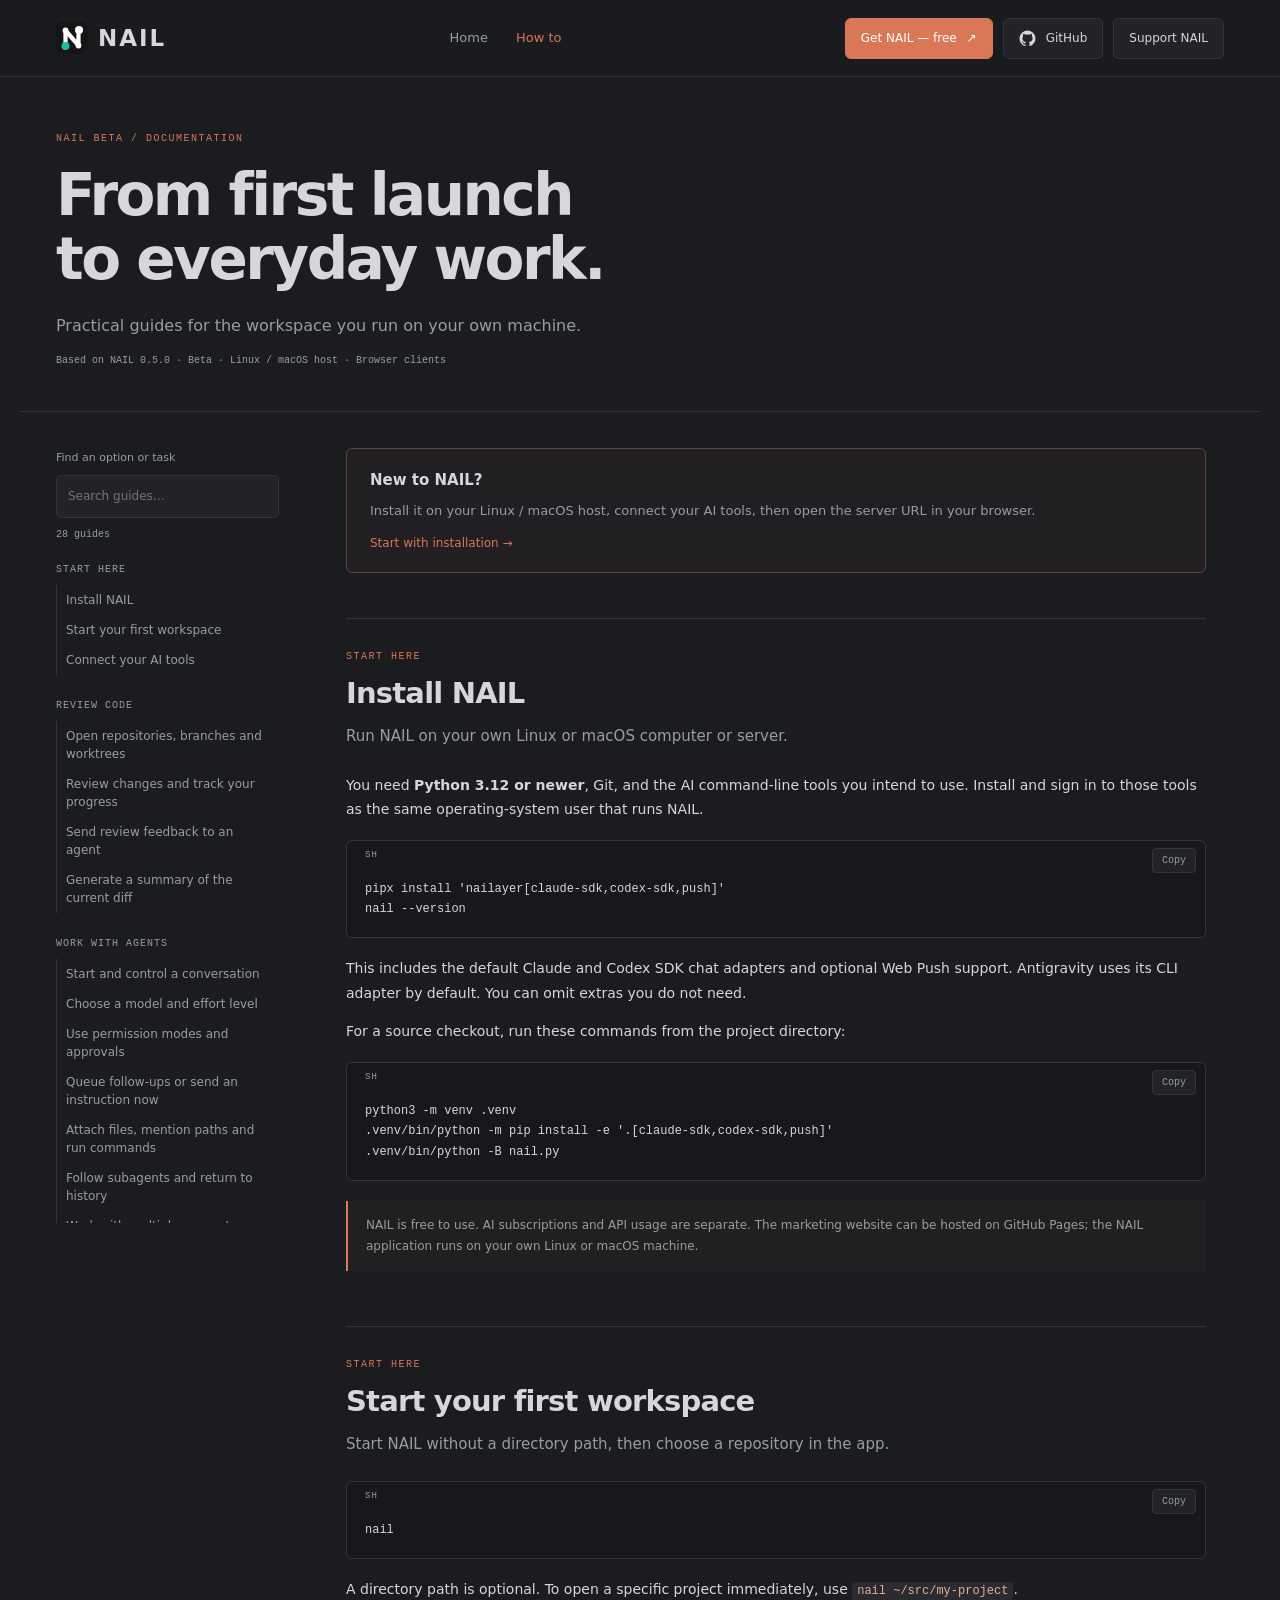
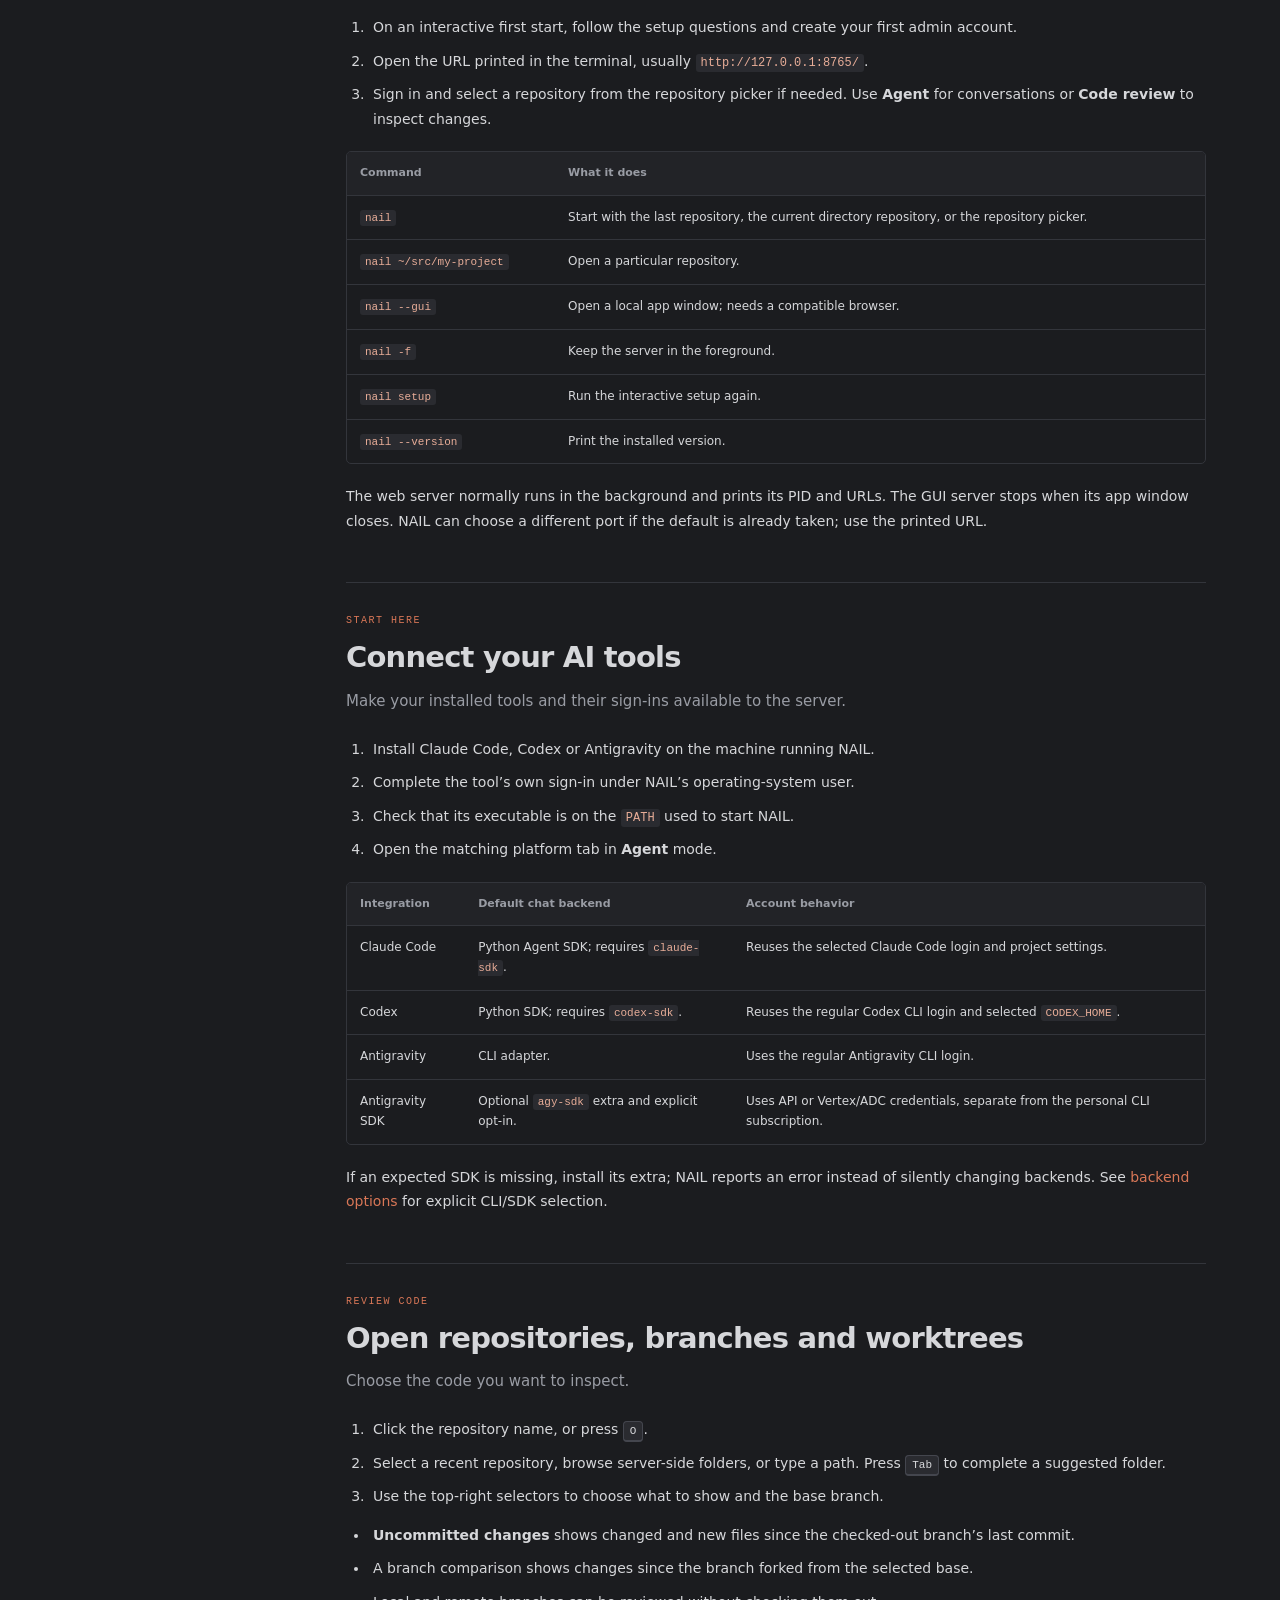
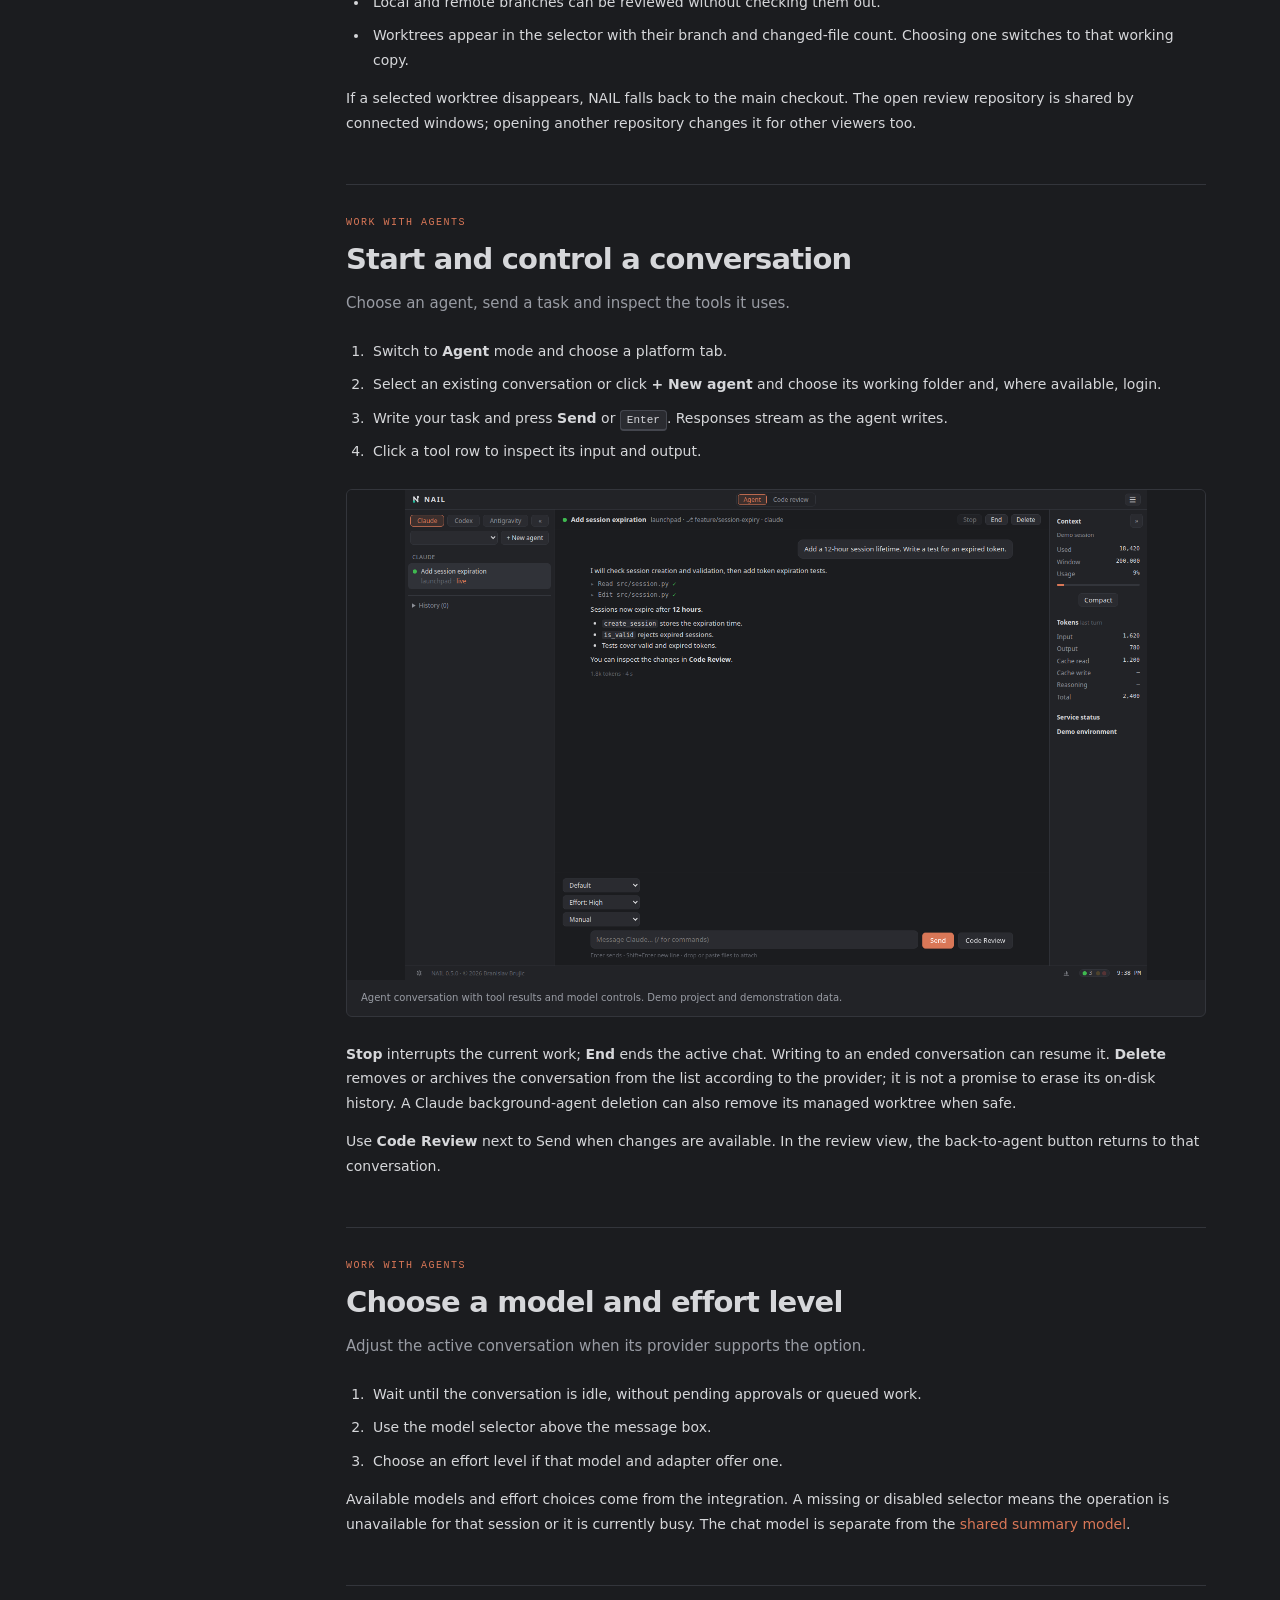
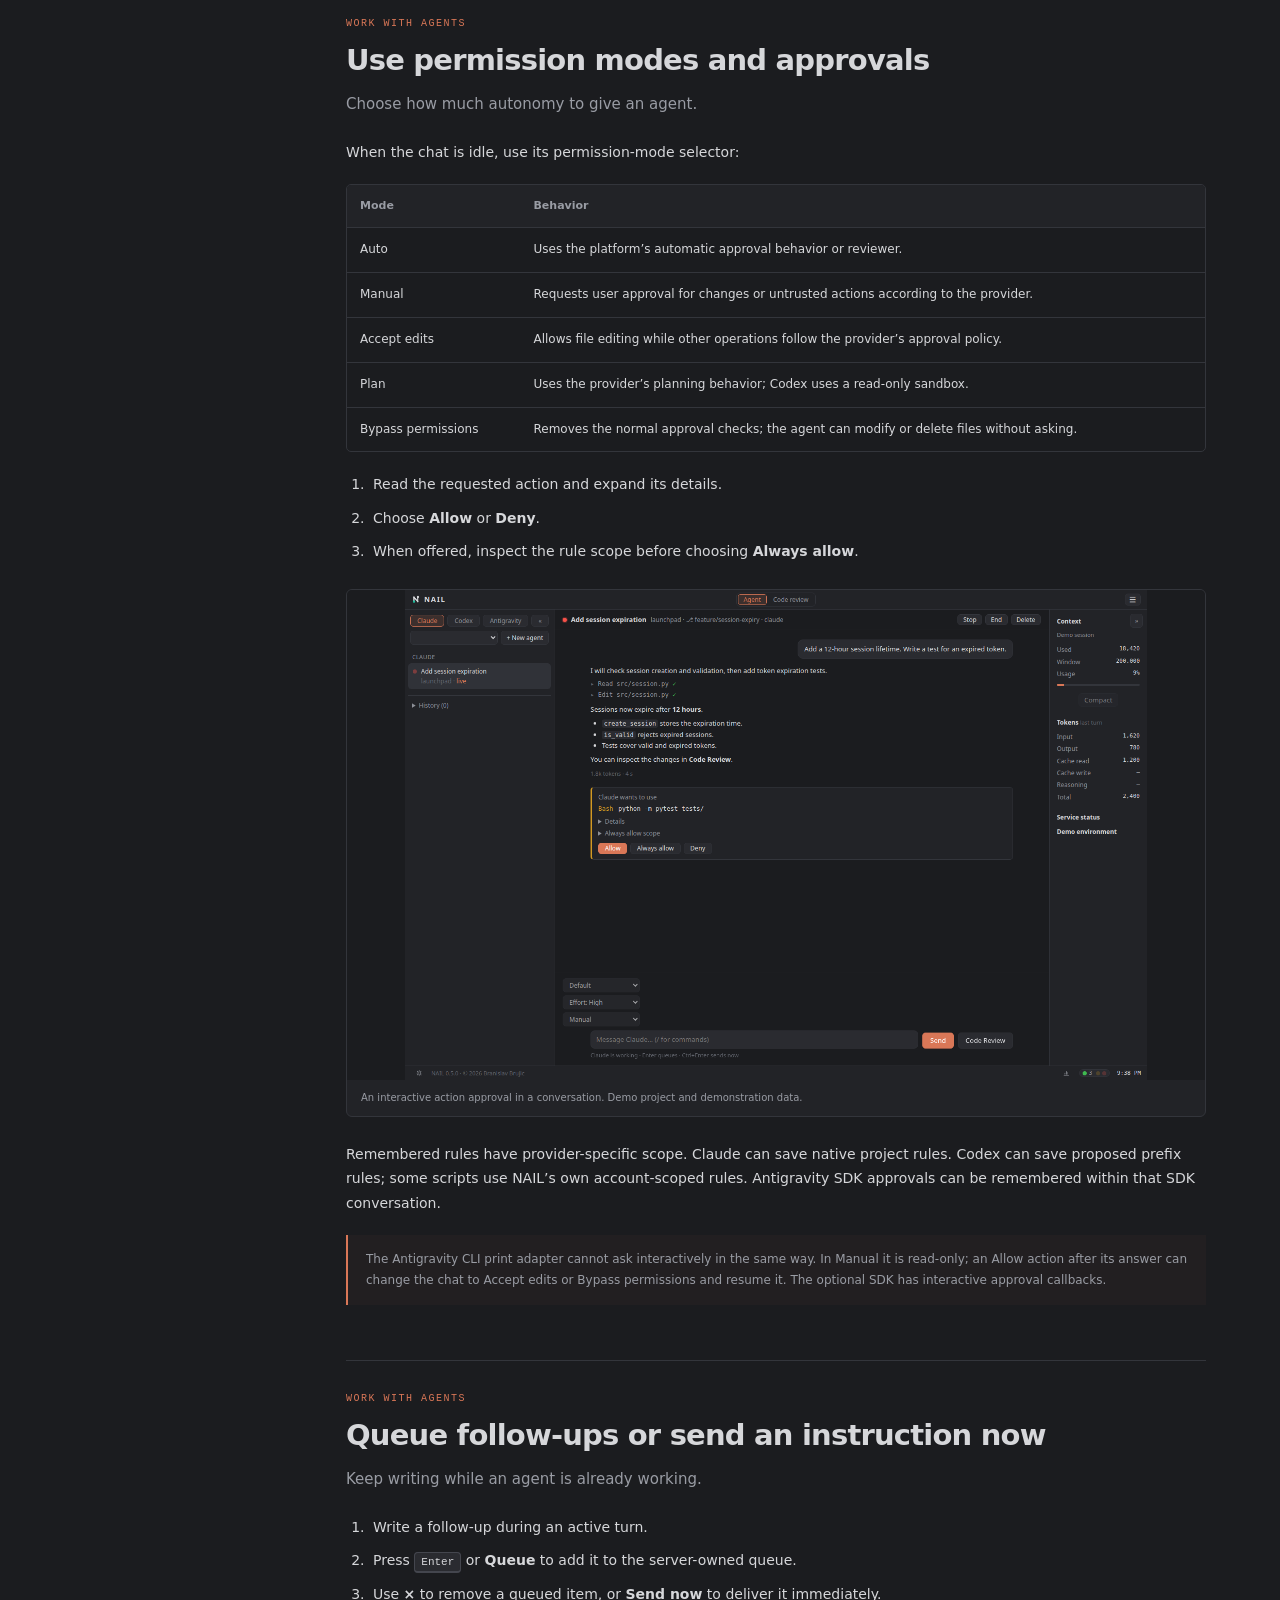
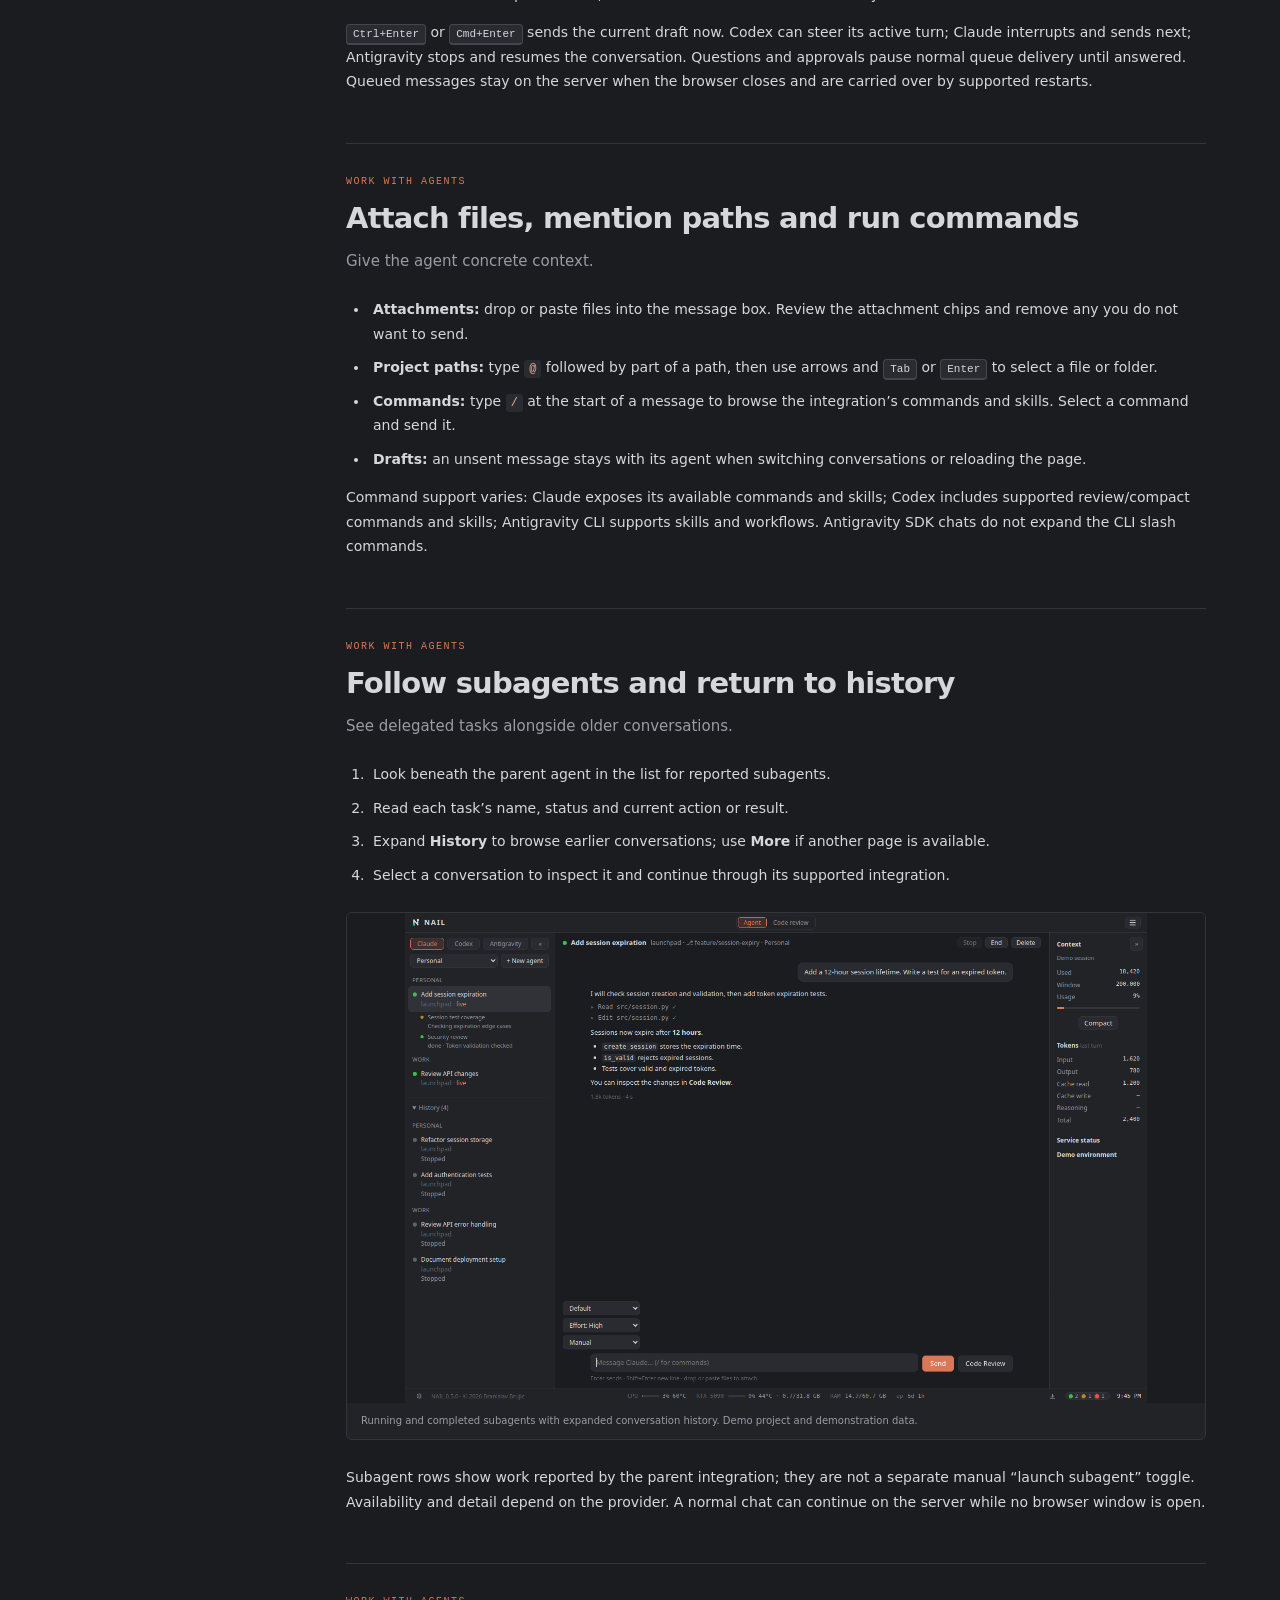
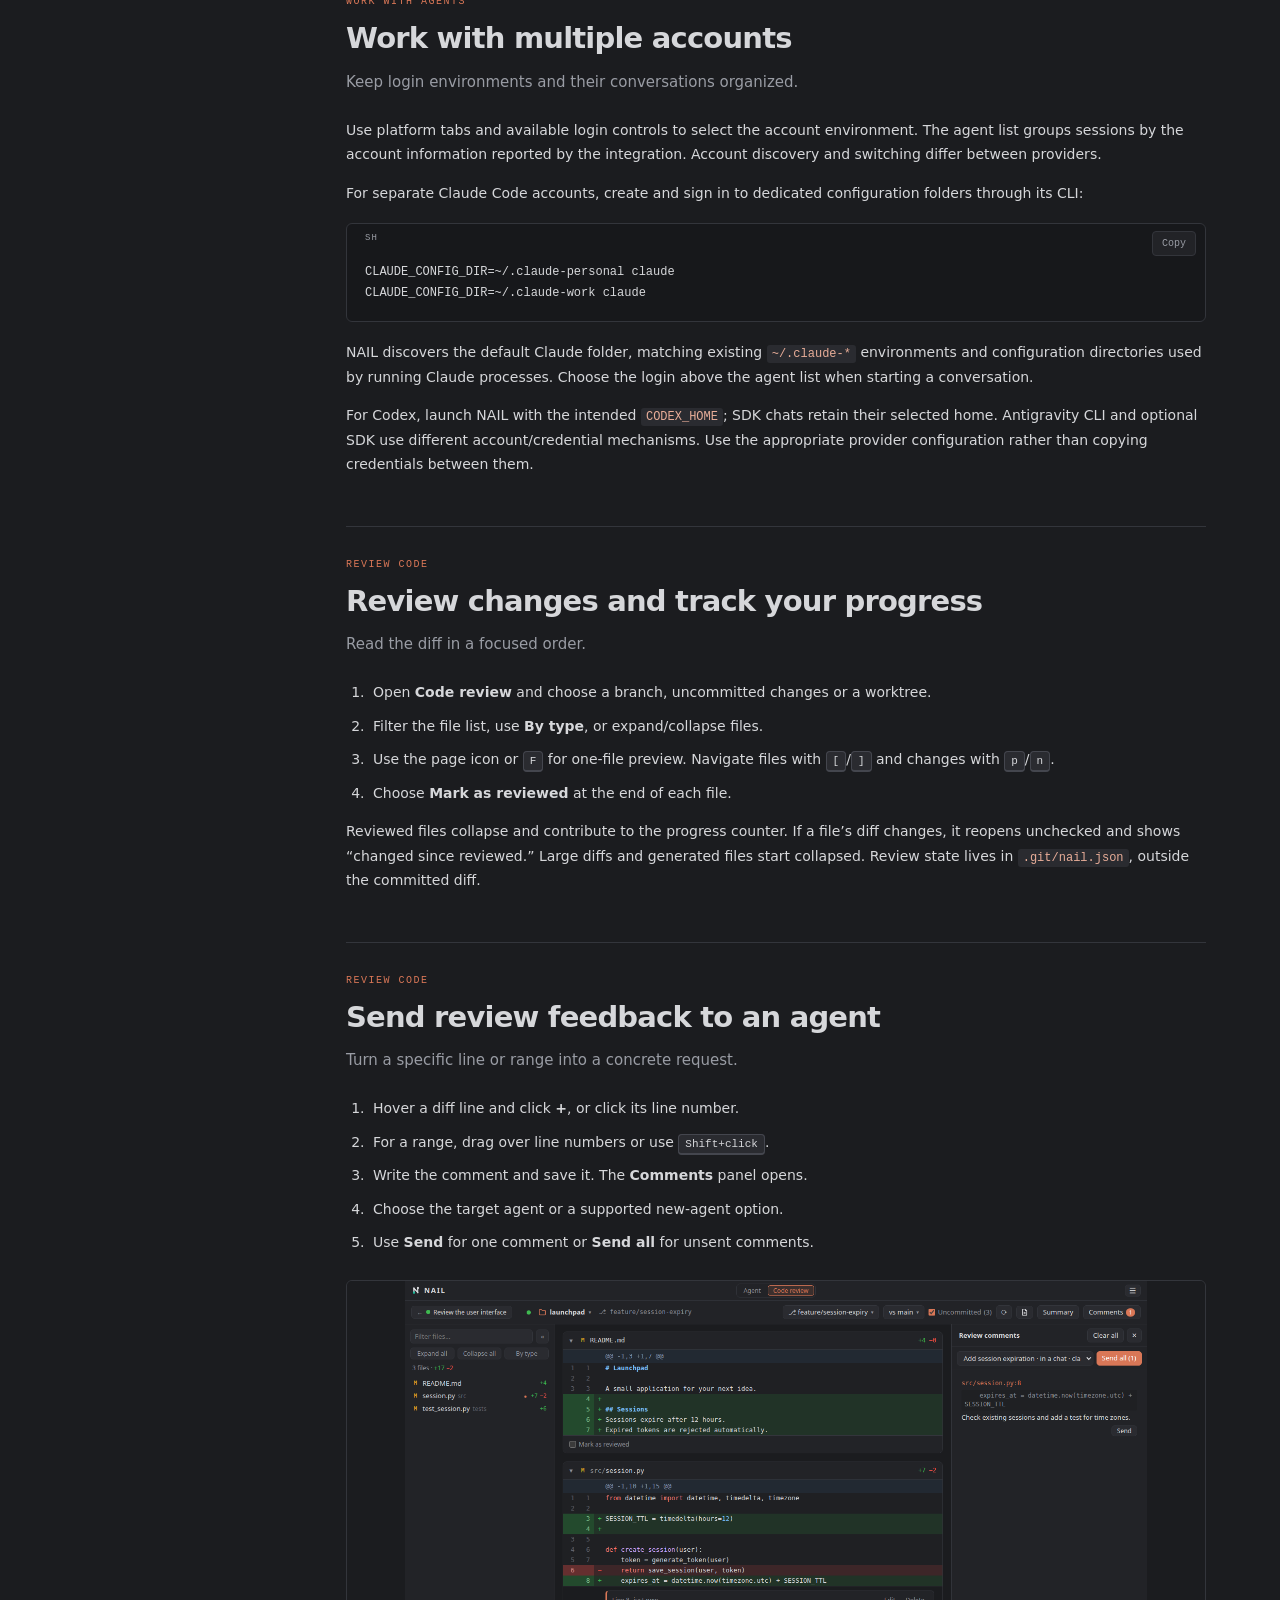
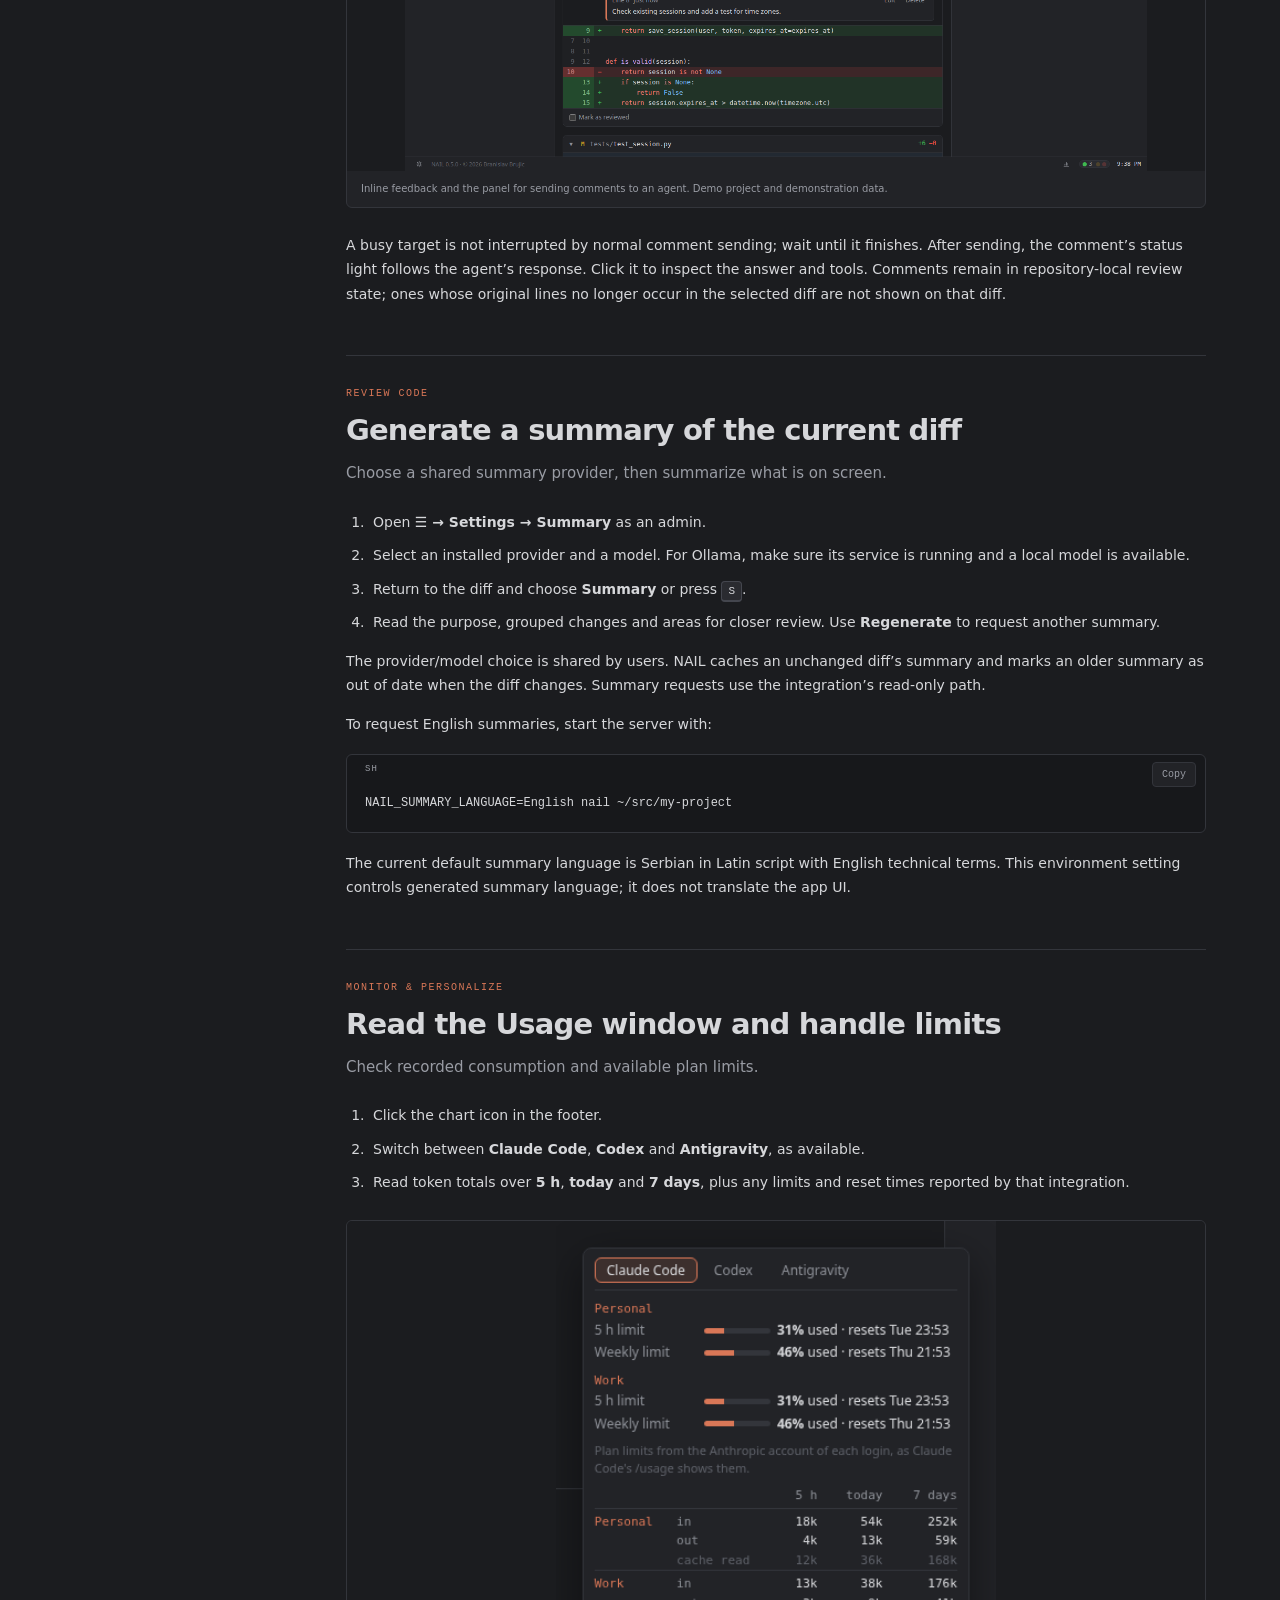
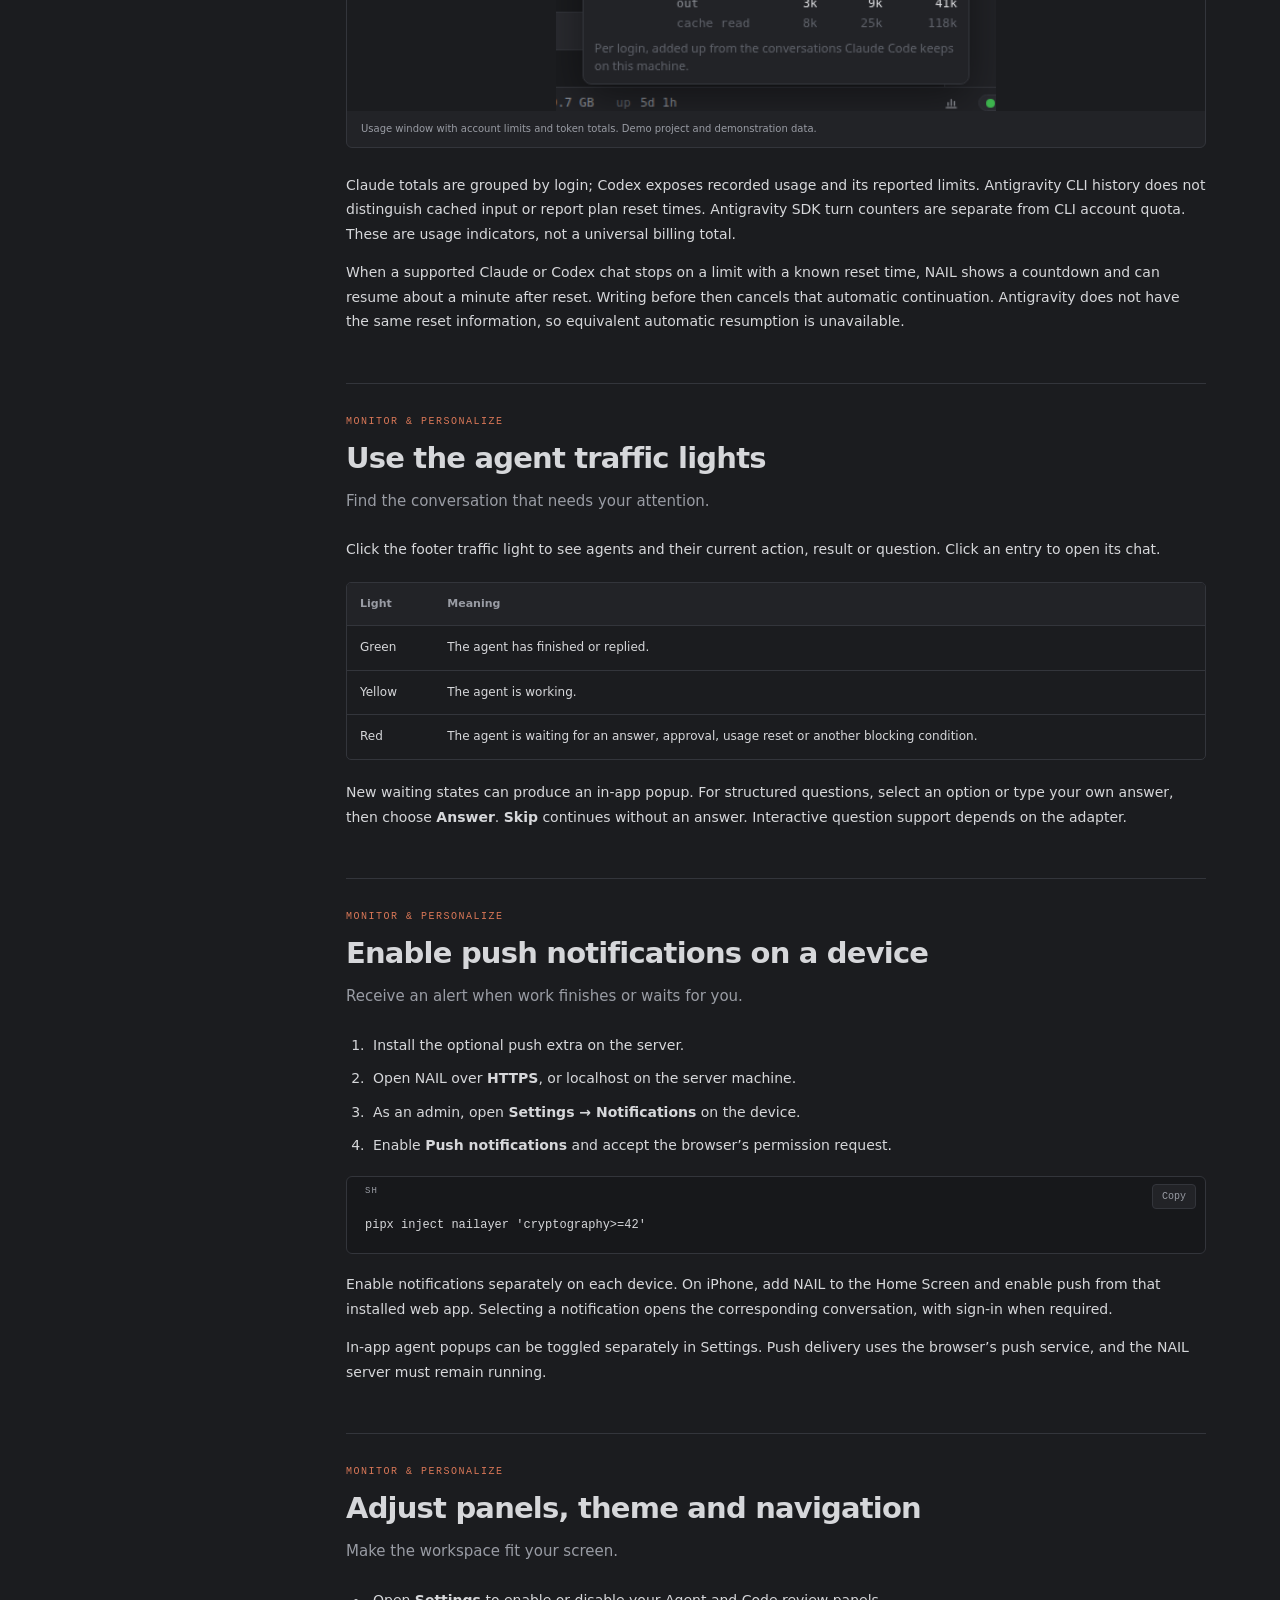
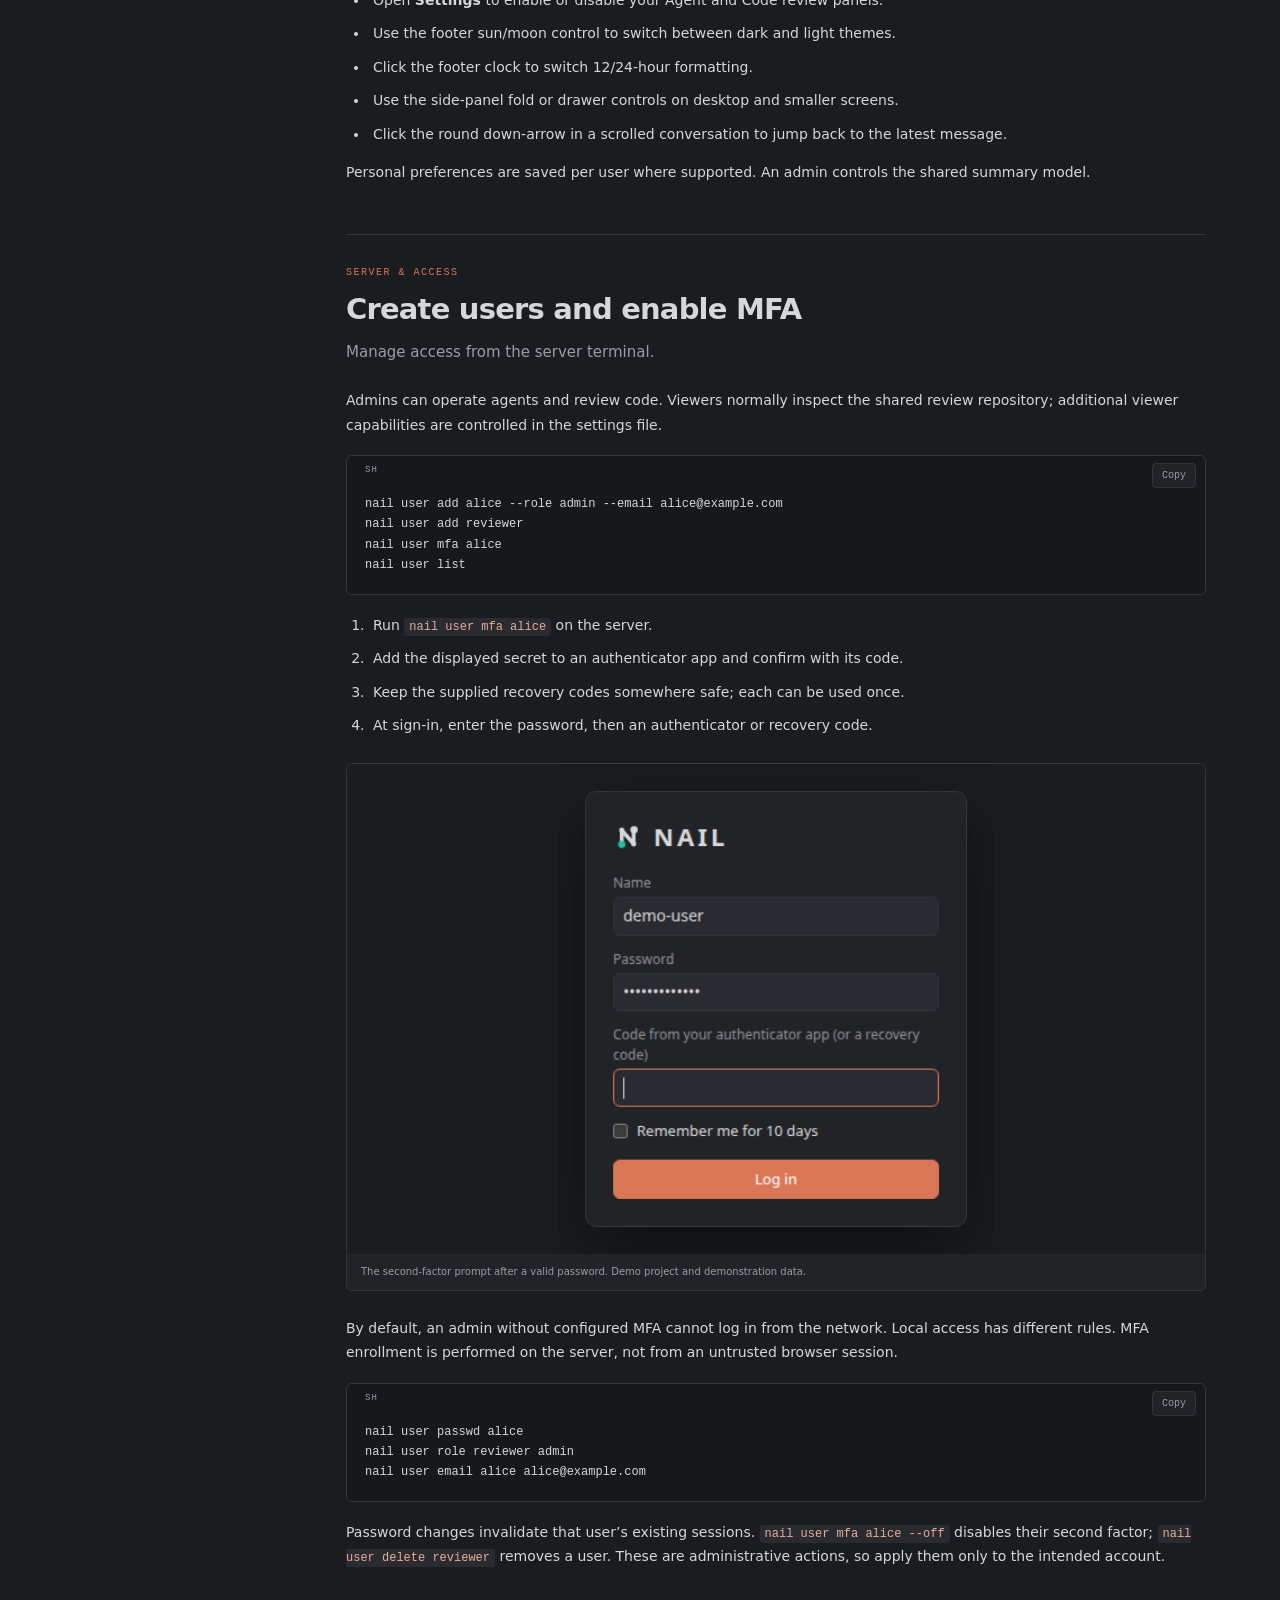
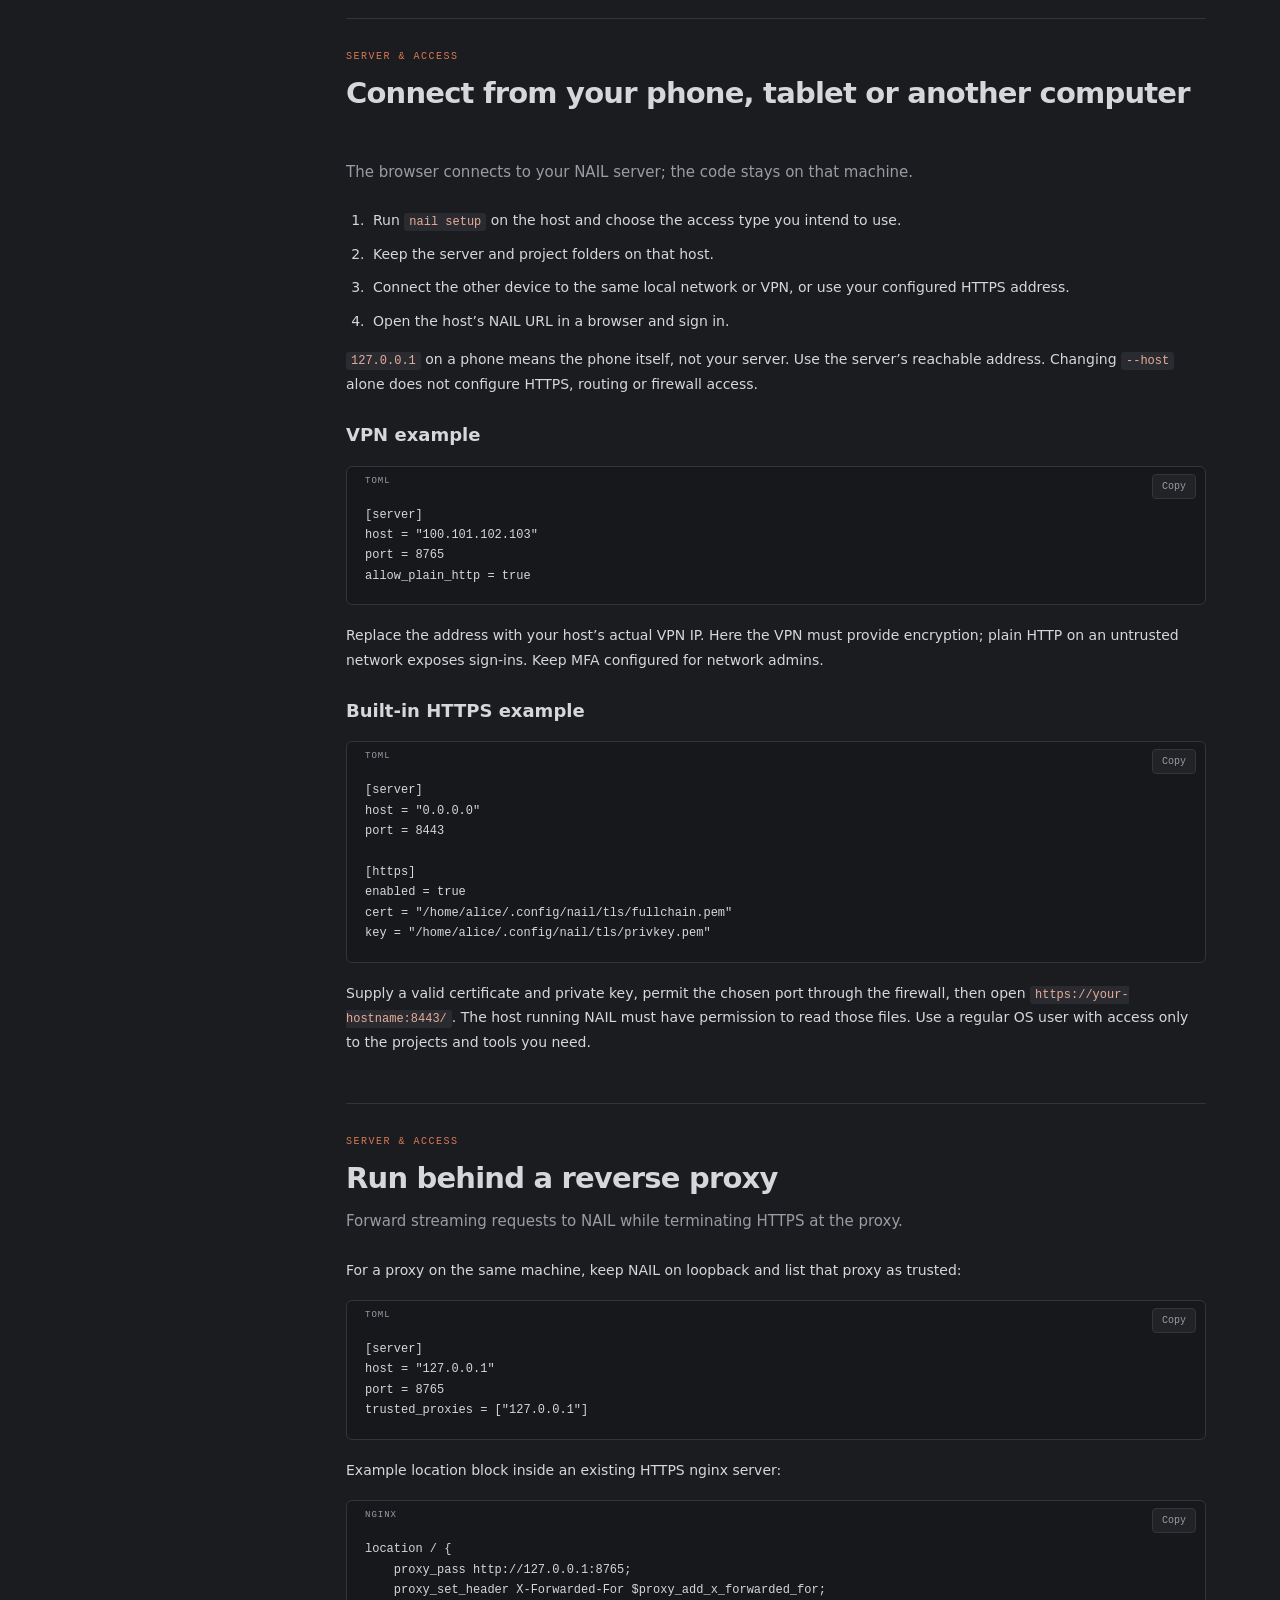
==== commit 09425bb4: "Add Support NAIL button after GitHub in headers" ====
--- a/how-to.html
+++ b/how-to.html
@@ -1,4 +1,4 @@
-<!doctype html><html lang="en"><head><meta charset="utf-8"><meta name="viewport" content="width=device-width,initial-scale=1"><meta name="theme-color" content="#1b1c1f"><meta name="description" content="Learn how to install, configure and use NAIL: agents, permissions, code review, Usage, accounts, MFA and remote access."><title>How to use NAIL — Guides & configuration</title><link rel="icon" href="assets/nail.svg" type="image/svg+xml"><link rel="stylesheet" href="assets/docs.css"><script src="assets/docs.js" defer></script></head><body><a class="skip" href="#guides">Skip to guides</a><header><nav class="wrap" aria-label="Main navigation"><a class="brand" href="index.html"><img src="assets/nail.svg" alt="" width="32" height="32">NAIL</a><div class="navlinks"><a href="index.html">Home</a><a href="how-to.html" aria-current="page">How to</a></div><div class="header-actions"><a class="btn primary" href="index.html#installation">Get NAIL — free <span>↗</span></a><a class="btn github-placeholder" id="github-link" href="https://github.com/branislav-brujic/nail" aria-label="GitHub repository" target="_blank" rel="noopener noreferrer"><svg width="17" height="17" viewBox="0 0 24 24" fill="currentColor" aria-hidden="true"><path d="M12 .75a11.25 11.25 0 0 0-3.558 21.923c.563.105.769-.244.769-.542 0-.267-.01-.975-.015-1.914-3.13.68-3.79-1.508-3.79-1.508-.511-1.3-1.25-1.646-1.25-1.646-1.022-.699.077-.685.077-.685 1.13.08 1.725 1.16 1.725 1.16 1.005 1.722 2.638 1.225 3.28.937.102-.729.393-1.226.715-1.508-2.498-.284-5.124-1.249-5.124-5.56 0-1.228.439-2.232 1.16-3.019-.116-.284-.503-1.429.11-2.978 0 0 .945-.303 3.094 1.153a10.8 10.8 0 0 1 5.63 0c2.148-1.456 3.091-1.153 3.091-1.153.615 1.549.228 2.694.112 2.978.722.787 1.158 1.791 1.158 3.019 0 4.322-2.63 5.273-5.136 5.551.404.349.765 1.034.765 2.084 0 1.505-.014 2.719-.014 3.089 0 .3.203.653.774.542A11.25 11.25 0 0 0 12 .75Z"/></svg>GitHub</a></div></nav></header><div class="wrap docs-hero"><div class="eyebrow">NAIL BETA / DOCUMENTATION</div><h1>From first launch<br>to everyday work.</h1><p>Practical guides for the workspace you run on your own machine.</p><div class="doc-version">Based on NAIL 0.5.0 · Beta · Linux / macOS host · Browser clients</div></div><div class="wrap docs-layout"><aside class="docs-side" aria-label="Documentation navigation"><label for="guide-search">Find an option or task</label><div class="search-wrap"><input id="guide-search" type="search" placeholder="Search guides…" autocomplete="off"><button id="clear-search" type="button" aria-label="Clear search" hidden>×</button></div><p id="search-status" role="status">28 guides</p><details class="toc" open><summary>Browse guides</summary><div id="table-of-contents"><div class="toc-group"><p>Start here</p><a href="#install" data-guide-link="install">Install NAIL</a><a href="#first-run" data-guide-link="first-run">Start your first workspace</a><a href="#connect-agents" data-guide-link="connect-agents">Connect your AI tools</a></div><div class="toc-group"><p>Review code</p><a href="#repositories" data-guide-link="repositories">Open repositories, branches and worktrees</a><a href="#review" data-guide-link="review">Review changes and track your progress</a><a href="#comments" data-guide-link="comments">Send review feedback to an agent</a><a href="#summaries" data-guide-link="summaries">Generate a summary of the current diff</a></div><div class="toc-group"><p>Work with agents</p><a href="#chat" data-guide-link="chat">Start and control a conversation</a><a href="#models" data-guide-link="models">Choose a model and effort level</a><a href="#permissions" data-guide-link="permissions">Use permission modes and approvals</a><a href="#queue" data-guide-link="queue">Queue follow-ups or send an instruction now</a><a href="#files-and-commands" data-guide-link="files-and-commands">Attach files, mention paths and run commands</a><a href="#subagents-history" data-guide-link="subagents-history">Follow subagents and return to history</a><a href="#accounts" data-guide-link="accounts">Work with multiple accounts</a></div><div class="toc-group"><p>Monitor & personalize</p><a href="#usage" data-guide-link="usage">Read the Usage window and handle limits</a><a href="#status" data-guide-link="status">Use the agent traffic lights</a><a href="#notifications" data-guide-link="notifications">Enable push notifications on a device</a><a href="#preferences" data-guide-link="preferences">Adjust panels, theme and navigation</a></div><div class="toc-group"><p>Server & access</p><a href="#users-mfa" data-guide-link="users-mfa">Create users and enable MFA</a><a href="#remote-access" data-guide-link="remote-access">Connect from your phone, tablet or another computer</a><a href="#proxy" data-guide-link="proxy">Run behind a reverse proxy</a><a href="#configuration" data-guide-link="configuration">Edit the settings file</a><a href="#sandbox" data-guide-link="sandbox">Limit agents to a project root</a></div><div class="toc-group"><p>Reference</p><a href="#backends" data-guide-link="backends">Choose CLI or SDK adapters</a><a href="#settings-reference" data-guide-link="settings-reference">Configuration reference</a><a href="#cli-environment" data-guide-link="cli-environment">CLI flags and environment variables</a><a href="#keyboard" data-guide-link="keyboard">Keyboard shortcuts</a><a href="#troubleshooting" data-guide-link="troubleshooting">Troubleshoot common problems</a></div></div></details></aside><main id="guides"><div class="quick-start"><strong>New to NAIL?</strong><p>Install it on your Linux / macOS host, connect your AI tools, then open the server URL in your browser.</p><a href="#install">Start with installation →</a></div><p id="no-results" hidden>No guides match your search. Try “MFA”, “queue”, “worktree” or “proxy”.</p><section class="guide" id="install" data-guide data-group="Start here"><div class="eyebrow">Start here</div><h2>Install NAIL<a class="anchor" href="#install" aria-label="Link to Install NAIL">#</a></h2><p class="guide-intro">Run NAIL on your own Linux or macOS computer or server.</p><p>You need <strong>Python 3.12 or newer</strong>, Git, and the AI command-line tools you intend to use. Install and sign in to those tools as the same operating-system user that runs NAIL.</p><pre data-language="sh"><code>pipx install &#x27;nailayer[claude-sdk,codex-sdk,push]&#x27;
+<!doctype html><html lang="en"><head><meta charset="utf-8"><meta name="viewport" content="width=device-width,initial-scale=1"><meta name="theme-color" content="#1b1c1f"><meta name="description" content="Learn how to install, configure and use NAIL: agents, permissions, code review, Usage, accounts, MFA and remote access."><title>How to use NAIL — Guides & configuration</title><link rel="icon" href="assets/nail.svg" type="image/svg+xml"><link rel="stylesheet" href="assets/docs.css"><script src="assets/docs.js" defer></script></head><body><a class="skip" href="#guides">Skip to guides</a><header><nav class="wrap" aria-label="Main navigation"><a class="brand" href="index.html"><img src="assets/nail.svg" alt="" width="32" height="32">NAIL</a><div class="navlinks"><a href="index.html">Home</a><a href="how-to.html" aria-current="page">How to</a></div><div class="header-actions"><a class="btn primary" href="index.html#installation">Get NAIL — free <span>↗</span></a><a class="btn github-placeholder" id="github-link" href="https://github.com/branislav-brujic/nail" aria-label="GitHub repository" target="_blank" rel="noopener noreferrer"><svg width="17" height="17" viewBox="0 0 24 24" fill="currentColor" aria-hidden="true"><path d="M12 .75a11.25 11.25 0 0 0-3.558 21.923c.563.105.769-.244.769-.542 0-.267-.01-.975-.015-1.914-3.13.68-3.79-1.508-3.79-1.508-.511-1.3-1.25-1.646-1.25-1.646-1.022-.699.077-.685.077-.685 1.13.08 1.725 1.16 1.725 1.16 1.005 1.722 2.638 1.225 3.28.937.102-.729.393-1.226.715-1.508-2.498-.284-5.124-1.249-5.124-5.56 0-1.228.439-2.232 1.16-3.019-.116-.284-.503-1.429.11-2.978 0 0 .945-.303 3.094 1.153a10.8 10.8 0 0 1 5.63 0c2.148-1.456 3.091-1.153 3.091-1.153.615 1.549.228 2.694.112 2.978.722.787 1.158 1.791 1.158 3.019 0 4.322-2.63 5.273-5.136 5.551.404.349.765 1.034.765 2.084 0 1.505-.014 2.719-.014 3.089 0 .3.203.653.774.542A11.25 11.25 0 0 0 12 .75Z"/></svg>GitHub</a><a class="btn support-link" href="https://ko-fi.com/branislavbrujic" target="_blank" rel="noopener noreferrer">Support NAIL</a></div></nav></header><div class="wrap docs-hero"><div class="eyebrow">NAIL BETA / DOCUMENTATION</div><h1>From first launch<br>to everyday work.</h1><p>Practical guides for the workspace you run on your own machine.</p><div class="doc-version">Based on NAIL 0.5.0 · Beta · Linux / macOS host · Browser clients</div></div><div class="wrap docs-layout"><aside class="docs-side" aria-label="Documentation navigation"><label for="guide-search">Find an option or task</label><div class="search-wrap"><input id="guide-search" type="search" placeholder="Search guides…" autocomplete="off"><button id="clear-search" type="button" aria-label="Clear search" hidden>×</button></div><p id="search-status" role="status">28 guides</p><details class="toc" open><summary>Browse guides</summary><div id="table-of-contents"><div class="toc-group"><p>Start here</p><a href="#install" data-guide-link="install">Install NAIL</a><a href="#first-run" data-guide-link="first-run">Start your first workspace</a><a href="#connect-agents" data-guide-link="connect-agents">Connect your AI tools</a></div><div class="toc-group"><p>Review code</p><a href="#repositories" data-guide-link="repositories">Open repositories, branches and worktrees</a><a href="#review" data-guide-link="review">Review changes and track your progress</a><a href="#comments" data-guide-link="comments">Send review feedback to an agent</a><a href="#summaries" data-guide-link="summaries">Generate a summary of the current diff</a></div><div class="toc-group"><p>Work with agents</p><a href="#chat" data-guide-link="chat">Start and control a conversation</a><a href="#models" data-guide-link="models">Choose a model and effort level</a><a href="#permissions" data-guide-link="permissions">Use permission modes and approvals</a><a href="#queue" data-guide-link="queue">Queue follow-ups or send an instruction now</a><a href="#files-and-commands" data-guide-link="files-and-commands">Attach files, mention paths and run commands</a><a href="#subagents-history" data-guide-link="subagents-history">Follow subagents and return to history</a><a href="#accounts" data-guide-link="accounts">Work with multiple accounts</a></div><div class="toc-group"><p>Monitor & personalize</p><a href="#usage" data-guide-link="usage">Read the Usage window and handle limits</a><a href="#status" data-guide-link="status">Use the agent traffic lights</a><a href="#notifications" data-guide-link="notifications">Enable push notifications on a device</a><a href="#preferences" data-guide-link="preferences">Adjust panels, theme and navigation</a></div><div class="toc-group"><p>Server & access</p><a href="#users-mfa" data-guide-link="users-mfa">Create users and enable MFA</a><a href="#remote-access" data-guide-link="remote-access">Connect from your phone, tablet or another computer</a><a href="#proxy" data-guide-link="proxy">Run behind a reverse proxy</a><a href="#configuration" data-guide-link="configuration">Edit the settings file</a><a href="#sandbox" data-guide-link="sandbox">Limit agents to a project root</a></div><div class="toc-group"><p>Reference</p><a href="#backends" data-guide-link="backends">Choose CLI or SDK adapters</a><a href="#settings-reference" data-guide-link="settings-reference">Configuration reference</a><a href="#cli-environment" data-guide-link="cli-environment">CLI flags and environment variables</a><a href="#keyboard" data-guide-link="keyboard">Keyboard shortcuts</a><a href="#troubleshooting" data-guide-link="troubleshooting">Troubleshoot common problems</a></div></div></details></aside><main id="guides"><div class="quick-start"><strong>New to NAIL?</strong><p>Install it on your Linux / macOS host, connect your AI tools, then open the server URL in your browser.</p><a href="#install">Start with installation →</a></div><p id="no-results" hidden>No guides match your search. Try “MFA”, “queue”, “worktree” or “proxy”.</p><section class="guide" id="install" data-guide data-group="Start here"><div class="eyebrow">Start here</div><h2>Install NAIL<a class="anchor" href="#install" aria-label="Link to Install NAIL">#</a></h2><p class="guide-intro">Run NAIL on your own Linux or macOS computer or server.</p><p>You need <strong>Python 3.12 or newer</strong>, Git, and the AI command-line tools you intend to use. Install and sign in to those tools as the same operating-system user that runs NAIL.</p><pre data-language="sh"><code>pipx install &#x27;nailayer[claude-sdk,codex-sdk,push]&#x27;
 nail --version</code></pre><p>This includes the default Claude and Codex SDK chat adapters and optional Web Push support. Antigravity uses its CLI adapter by default. You can omit extras you do not need.</p><p>For a source checkout, run these commands from the project directory:</p><pre data-language="sh"><code>python3 -m venv .venv
 .venv/bin/python -m pip install -e &#x27;.[claude-sdk,codex-sdk,push]&#x27;
 .venv/bin/python -B nail.py</code></pre><div class="note">NAIL is free to use. AI subscriptions and API usage are separate. The marketing website can be hosted on GitHub Pages; the NAIL application runs on your own Linux or macOS machine.</div></section><section class="guide" id="first-run" data-guide data-group="Start here"><div class="eyebrow">Start here</div><h2>Start your first workspace<a class="anchor" href="#first-run" aria-label="Link to Start your first workspace">#</a></h2><p class="guide-intro">Start NAIL without a directory path, then choose a repository in the app.</p><pre data-language="sh"><code>nail</code></pre><p>A directory path is optional. To open a specific project immediately, use <code>nail ~/src/my-project</code>.</p><ol><li>On an interactive first start, follow the setup questions and create your first admin account.</li><li>Open the URL printed in the terminal, usually <code>http://127.0.0.1:8765/</code>.</li><li>Sign in and select a repository from the repository picker if needed. Use <strong>Agent</strong> for conversations or <strong>Code review</strong> to inspect changes.</li></ol><div class="table-scroll"><table><thead><tr><th>Command</th><th>What it does</th></tr></thead><tbody><tr><td><code>nail</code></td><td>Start with the last repository, the current directory repository, or the repository picker.</td></tr><tr><td><code>nail ~/src/my-project</code></td><td>Open a particular repository.</td></tr><tr><td><code>nail --gui</code></td><td>Open a local app window; needs a compatible browser.</td></tr><tr><td><code>nail -f</code></td><td>Keep the server in the foreground.</td></tr><tr><td><code>nail setup</code></td><td>Run the interactive setup again.</td></tr><tr><td><code>nail --version</code></td><td>Print the installed version.</td></tr></tbody></table></div><p>The web server normally runs in the background and prints its PID and URLs. The GUI server stops when its app window closes. NAIL can choose a different port if the default is already taken; use the printed URL.</p></section><section class="guide" id="connect-agents" data-guide data-group="Start here"><div class="eyebrow">Start here</div><h2>Connect your AI tools<a class="anchor" href="#connect-agents" aria-label="Link to Connect your AI tools">#</a></h2><p class="guide-intro">Make your installed tools and their sign-ins available to the server.</p><ol><li>Install Claude Code, Codex or Antigravity on the machine running NAIL.</li><li>Complete the tool’s own sign-in under NAIL’s operating-system user.</li><li>Check that its executable is on the <code>PATH</code> used to start NAIL.</li><li>Open the matching platform tab in <strong>Agent</strong> mode.</li></ol><div class="table-scroll"><table><thead><tr><th>Integration</th><th>Default chat backend</th><th>Account behavior</th></tr></thead><tbody><tr><td>Claude Code</td><td>Python Agent SDK; requires <code>claude-sdk</code>.</td><td>Reuses the selected Claude Code login and project settings.</td></tr><tr><td>Codex</td><td>Python SDK; requires <code>codex-sdk</code>.</td><td>Reuses the regular Codex CLI login and selected <code>CODEX_HOME</code>.</td></tr><tr><td>Antigravity</td><td>CLI adapter.</td><td>Uses the regular Antigravity CLI login.</td></tr><tr><td>Antigravity SDK</td><td>Optional <code>agy-sdk</code> extra and explicit opt-in.</td><td>Uses API or Vertex/ADC credentials, separate from the personal CLI subscription.</td></tr></tbody></table></div><p>If an expected SDK is missing, install its extra; NAIL reports an error instead of silently changing backends. See <a href="#backends">backend options</a> for explicit CLI/SDK selection.</p></section><section class="guide" id="repositories" data-guide data-group="Review code"><div class="eyebrow">Review code</div><h2>Open repositories, branches and worktrees<a class="anchor" href="#repositories" aria-label="Link to Open repositories, branches and worktrees">#</a></h2><p class="guide-intro">Choose the code you want to inspect.</p><ol><li>Click the repository name, or press <kbd>O</kbd>.</li><li>Select a recent repository, browse server-side folders, or type a path. Press <kbd>Tab</kbd> to complete a suggested folder.</li><li>Use the top-right selectors to choose what to show and the base branch.</li></ol><ul><li><strong>Uncommitted changes</strong> shows changed and new files since the checked-out branch’s last commit.</li><li>A branch comparison shows changes since the branch forked from the selected base.</li><li>Local and remote branches can be reviewed without checking them out.</li><li>Worktrees appear in the selector with their branch and changed-file count. Choosing one switches to that working copy.</li></ul><p>If a selected worktree disappears, NAIL falls back to the main checkout. The open review repository is shared by connected windows; opening another repository changes it for other viewers too.</p></section><section class="guide" id="chat" data-guide data-group="Work with agents"><div class="eyebrow">Work with agents</div><h2>Start and control a conversation<a class="anchor" href="#chat" aria-label="Link to Start and control a conversation">#</a></h2><p class="guide-intro">Choose an agent, send a task and inspect the tools it uses.</p><ol><li>Switch to <strong>Agent</strong> mode and choose a platform tab.</li><li>Select an existing conversation or click <strong>+ New agent</strong> and choose its working folder and, where available, login.</li><li>Write your task and press <strong>Send</strong> or <kbd>Enter</kbd>. Responses stream as the agent writes.</li><li>Click a tool row to inspect its input and output.</li></ol><figure><a href="assets/agents-en.png"><img src="assets/agents-en.png" alt="Agent conversation with tool results and model controls." loading="lazy"></a><figcaption>Agent conversation with tool results and model controls. Demo project and demonstration data.</figcaption></figure><p><strong>Stop</strong> interrupts the current work; <strong>End</strong> ends the active chat. Writing to an ended conversation can resume it. <strong>Delete</strong> removes or archives the conversation from the list according to the provider; it is not a promise to erase its on-disk history. A Claude background-agent deletion can also remove its managed worktree when safe.</p><p>Use <strong>Code Review</strong> next to Send when changes are available. In the review view, the back-to-agent button returns to that conversation.</p></section><section class="guide" id="models" data-guide data-group="Work with agents"><div class="eyebrow">Work with agents</div><h2>Choose a model and effort level<a class="anchor" href="#models" aria-label="Link to Choose a model and effort level">#</a></h2><p class="guide-intro">Adjust the active conversation when its provider supports the option.</p><ol><li>Wait until the conversation is idle, without pending approvals or queued work.</li><li>Use the model selector above the message box.</li><li>Choose an effort level if that model and adapter offer one.</li></ol><p>Available models and effort choices come from the integration. A missing or disabled selector means the operation is unavailable for that session or it is currently busy. The chat model is separate from the <a href="#summaries">shared summary model</a>.</p></section><section class="guide" id="permissions" data-guide data-group="Work with agents"><div class="eyebrow">Work with agents</div><h2>Use permission modes and approvals<a class="anchor" href="#permissions" aria-label="Link to Use permission modes and approvals">#</a></h2><p class="guide-intro">Choose how much autonomy to give an agent.</p><p>When the chat is idle, use its permission-mode selector:</p><div class="table-scroll"><table><thead><tr><th>Mode</th><th>Behavior</th></tr></thead><tbody><tr><td>Auto</td><td>Uses the platform’s automatic approval behavior or reviewer.</td></tr><tr><td>Manual</td><td>Requests user approval for changes or untrusted actions according to the provider.</td></tr><tr><td>Accept edits</td><td>Allows file editing while other operations follow the provider’s approval policy.</td></tr><tr><td>Plan</td><td>Uses the provider’s planning behavior; Codex uses a read-only sandbox.</td></tr><tr><td>Bypass permissions</td><td>Removes the normal approval checks; the agent can modify or delete files without asking.</td></tr></tbody></table></div><ol><li>Read the requested action and expand its details.</li><li>Choose <strong>Allow</strong> or <strong>Deny</strong>.</li><li>When offered, inspect the rule scope before choosing <strong>Always allow</strong>.</li></ol><figure><a href="assets/permissions-en.png"><img src="assets/permissions-en.png" alt="An interactive action approval in a conversation." loading="lazy"></a><figcaption>An interactive action approval in a conversation. Demo project and demonstration data.</figcaption></figure><p>Remembered rules have provider-specific scope. Claude can save native project rules. Codex can save proposed prefix rules; some scripts use NAIL’s own account-scoped rules. Antigravity SDK approvals can be remembered within that SDK conversation.</p><div class="note">The Antigravity CLI print adapter cannot ask interactively in the same way. In Manual it is read-only; an Allow action after its answer can change the chat to Accept edits or Bypass permissions and resume it. The optional SDK has interactive approval callbacks.</div></section><section class="guide" id="queue" data-guide data-group="Work with agents"><div class="eyebrow">Work with agents</div><h2>Queue follow-ups or send an instruction now<a class="anchor" href="#queue" aria-label="Link to Queue follow-ups or send an instruction now">#</a></h2><p class="guide-intro">Keep writing while an agent is already working.</p><ol><li>Write a follow-up during an active turn.</li><li>Press <kbd>Enter</kbd> or <strong>Queue</strong> to add it to the server-owned queue.</li><li>Use <strong>×</strong> to remove a queued item, or <strong>Send now</strong> to deliver it immediately.</li></ol><p><kbd>Ctrl+Enter</kbd> or <kbd>Cmd+Enter</kbd> sends the current draft now. Codex can steer its active turn; Claude interrupts and sends next; Antigravity stops and resumes the conversation. Questions and approvals pause normal queue delivery until answered. Queued messages stay on the server when the browser closes and are carried over by supported restarts.</p></section><section class="guide" id="files-and-commands" data-guide data-group="Work with agents"><div class="eyebrow">Work with agents</div><h2>Attach files, mention paths and run commands<a class="anchor" href="#files-and-commands" aria-label="Link to Attach files, mention paths and run commands">#</a></h2><p class="guide-intro">Give the agent concrete context.</p><ul><li><strong>Attachments:</strong> drop or paste files into the message box. Review the attachment chips and remove any you do not want to send.</li><li><strong>Project paths:</strong> type <code>@</code> followed by part of a path, then use arrows and <kbd>Tab</kbd> or <kbd>Enter</kbd> to select a file or folder.</li><li><strong>Commands:</strong> type <code>/</code> at the start of a message to browse the integration’s commands and skills. Select a command and send it.</li><li><strong>Drafts:</strong> an unsent message stays with its agent when switching conversations or reloading the page.</li></ul><p>Command support varies: Claude exposes its available commands and skills; Codex includes supported review/compact commands and skills; Antigravity CLI supports skills and workflows. Antigravity SDK chats do not expand the CLI slash commands.</p></section><section class="guide" id="subagents-history" data-guide data-group="Work with agents"><div class="eyebrow">Work with agents</div><h2>Follow subagents and return to history<a class="anchor" href="#subagents-history" aria-label="Link to Follow subagents and return to history">#</a></h2><p class="guide-intro">See delegated tasks alongside older conversations.</p><ol><li>Look beneath the parent agent in the list for reported subagents.</li><li>Read each task’s name, status and current action or result.</li><li>Expand <strong>History</strong> to browse earlier conversations; use <strong>More</strong> if another page is available.</li><li>Select a conversation to inspect it and continue through its supported integration.</li></ol><figure><a href="assets/history-en.png"><img src="assets/history-en.png" alt="Running and completed subagents with expanded conversation history." loading="lazy"></a><figcaption>Running and completed subagents with expanded conversation history. Demo project and demonstration data.</figcaption></figure><p>Subagent rows show work reported by the parent integration; they are not a separate manual “launch subagent” toggle. Availability and detail depend on the provider. A normal chat can continue on the server while no browser window is open.</p></section><section class="guide" id="accounts" data-guide data-group="Work with agents"><div class="eyebrow">Work with agents</div><h2>Work with multiple accounts<a class="anchor" href="#accounts" aria-label="Link to Work with multiple accounts">#</a></h2><p class="guide-intro">Keep login environments and their conversations organized.</p><p>Use platform tabs and available login controls to select the account environment. The agent list groups sessions by the account information reported by the integration. Account discovery and switching differ between providers.</p><p>For separate Claude Code accounts, create and sign in to dedicated configuration folders through its CLI:</p><pre data-language="sh"><code>CLAUDE_CONFIG_DIR=~/.claude-personal claude
@@ -33,4 +33,4 @@
 nail config check</code></pre><p>Use the wizard to configure interactively, or initialize a commented reference file when creating a configuration. <code>nail config check</code> reports effective settings. Unknown keys, invalid values or unsafe file ownership/permissions stop startup.</p><pre data-language="sh"><code>nail --config /home/alice/.config/nail/nail.toml -f</code></pre><p>A CLI host or port overrides its file value. After changing settings, restart NAIL. Host/port changes and enabling the cage require a full stop and start, not only an in-place reload. Run <code>nail config check</code> before making network changes.</p></section><section class="guide" id="sandbox" data-guide data-group="Server & access"><div class="eyebrow">Server & access</div><h2>Limit agents to a project root<a class="anchor" href="#sandbox" aria-label="Link to Limit agents to a project root">#</a></h2><p class="guide-intro">Use the optional bubblewrap cage to restrict accessible files.</p><ol><li>Install working bubblewrap support on the host.</li><li>Put your projects under a dedicated root, separate from NAIL’s own source or installation.</li><li>Configure the cage, then fully stop and start NAIL.</li></ol><pre data-language="toml"><code>[cage]
 root = &quot;~/src&quot;
 read_only = []
-writable = []</code></pre><p>NAIL browses and starts agents only within that root. Agents can write there and to the account locations they require; the cage limits the rest of the visible system. Add specific extra paths to <code>read_only</code> or <code>writable</code> only when needed.</p><p>The cage requires compatible kernel/bubblewrap support and refuses unsafe combinations such as placing NAIL’s own code inside the writable root or enabling <code>local_admin = "localhost"</code>. It does not make scripts safe when someone later executes them outside the cage, and it does not disable the agents’ network access.</p></section><section class="guide" id="backends" data-guide data-group="Reference"><div class="eyebrow">Reference</div><h2>Choose CLI or SDK adapters<a class="anchor" href="#backends" aria-label="Link to Choose CLI or SDK adapters">#</a></h2><p class="guide-intro">Apply backend settings before starting new conversations.</p><div class="table-scroll"><table><thead><tr><th>Setting</th><th>Values / effect</th></tr></thead><tbody><tr><td><code>NAIL_CLAUDE_BACKEND</code></td><td><code>sdk</code> by default; <code>cli</code> explicitly selects the legacy adapter.</td></tr><tr><td><code>NAIL_CODEX_BACKEND</code></td><td><code>sdk</code> by default; <code>cli</code> explicitly selects the original adapter.</td></tr><tr><td><code>NAIL_AGY_BACKEND</code></td><td><code>cli</code> by default; <code>sdk</code> selects the optional SDK.</td></tr><tr><td><code>NAIL_AGY_SDK_MODEL</code></td><td>Optional SDK model override; separate from CLI model settings.</td></tr></tbody></table></div><p>Example: explicitly use the CLI chat adapters:</p><pre data-language="sh"><code>NAIL_CLAUDE_BACKEND=cli NAIL_CODEX_BACKEND=cli nail ~/src/my-project</code></pre><p>For Antigravity SDK, install <code>nailayer[agy-sdk]</code> into the same environment and provide the SDK’s API or Vertex/ADC credentials before selecting <code>NAIL_AGY_BACKEND=sdk</code>. It does not reuse the personal Antigravity CLI subscription.</p><p>Existing conversations retain their backend. A change affects new SDK/CLI chats; it does not convert existing CLI history. SDK behavior and availability depend on the pinned package versions in your NAIL release.</p></section><section class="guide" id="settings-reference" data-guide data-group="Reference"><div class="eyebrow">Reference</div><h2>Configuration reference<a class="anchor" href="#settings-reference" aria-label="Link to Configuration reference">#</a></h2><p class="guide-intro">Defaults and meanings from the current NAIL configuration schema.</p><p>Keys below belong in their named TOML section: for example, <code>server.host</code> is <code>host</code> under <code>[server]</code>. These are file options, separate from each user’s browser preferences.</p><div class="table-scroll"><table><thead><tr><th>Option</th><th>Default</th><th>Meaning</th></tr></thead><tbody><tr><td><code>server.host</code></td><td><code>&quot;127.0.0.1&quot;</code></td><td>&quot;0.0.0.0&quot; every network; over Tailscale its address of this machine (&quot;100.x.y.z&quot;)</td></tr><tr><td><code>server.port</code></td><td><code>8765</code></td><td>without it in the file: 8765, or a free one when that is taken</td></tr><tr><td><code>server.request_timeout</code></td><td><code>30</code></td><td>seconds a request may take to arrive, all of it (not its answer: an agent takes as long as it takes), and the longest a quiet connection is waited for; 0: no limit</td></tr><tr><td><code>server.max_connections</code></td><td><code>200</code></td><td>connections at once, the windows&#x27; streams too; one more is told 503; 0: no limit</td></tr><tr><td><code>server.trusted_proxies</code></td><td><code>[]</code></td><td>e.g. [&quot;127.0.0.1&quot;] behind nginx, Caddy or tailscale serve: only from these is X-Forwarded-For believed (who really asks, for rate_limit and the log), and a request from them is never this machine&#x27;s own (with 127.0.0.1 here, local_admin = &quot;localhost&quot; lets nobody in)</td></tr><tr><td><code>server.allow_plain_http</code></td><td><code>false</code></td><td>serve plain HTTP on a network address, with no [https] and no trusted_proxies: logins go unencrypted; true only where the network is (a VPN, Tailscale)</td></tr><tr><td><code>https.enabled</code></td><td><code>false</code></td><td>NAIL serves HTTPS itself, for a server with no reverse proxy (not the --gui window)</td></tr><tr><td><code>https.cert</code></td><td><code>&quot;&quot;</code></td><td>its certificate and chain, e.g. &quot;/etc/letsencrypt/live/nail.example.com/fullchain.pem&quot;; a renewed one is loaded within a minute</td></tr><tr><td><code>https.key</code></td><td><code>&quot;&quot;</code></td><td>its key, e.g. &quot;/etc/letsencrypt/live/nail.example.com/privkey.pem&quot;</td></tr><tr><td><code>https.hsts</code></td><td><code>true</code></td><td>browsers told to come back over HTTPS only (Strict-Transport-Security), on answers that came over HTTPS</td></tr><tr><td><code>login.local_admin</code></td><td><code>&quot;off&quot;</code></td><td>admin without a login: &quot;off&quot; never, everyone logs in; &quot;gui&quot; the --gui window; &quot;localhost&quot; also http://localhost in a browser of this machine&#x27;s user</td></tr><tr><td><code>viewers.open_repos</code></td><td><code>false</code></td><td>a viewer opens another repository (for everyone: the open one is shared), from the recent ones; with browse also any other</td></tr><tr><td><code>viewers.browse</code></td><td><code>false</code></td><td>a viewer browses the server&#x27;s folders when opening one (with open_repos)</td></tr><tr><td><code>viewers.summary</code></td><td><code>false</code></td><td>a viewer has the AI write a summary (the model&#x27;s tokens; it reads the diff)</td></tr><tr><td><code>mfa.enabled</code></td><td><code>true</code></td><td>a user who set up a second factor (nail user mfa &lt;name&gt;) gives its code when logging in</td></tr><tr><td><code>mfa.required_for</code></td><td><code>&quot;admin&quot;</code></td><td>&quot;admin&quot;: an admin with none set up does not get in from the network; &quot;all&quot;: nobody; &quot;none&quot;: nobody is required to</td></tr><tr><td><code>cage.root</code></td><td><code>&quot;&quot;</code></td><td>e.g. &quot;~/src&quot;: the agents write only in it (and in their own login folders), see the rest of the system read only and of the home folder only what they need, not NAIL&#x27;s own; NAIL opens, browses and starts agents only in it (needs bubblewrap). &quot;&quot;: no cage</td></tr><tr><td><code>cage.read_only</code></td><td><code>[]</code></td><td>more of this user&#x27;s paths the agents may read, e.g. [&quot;~/.ssh&quot;] to push</td></tr><tr><td><code>cage.writable</code></td><td><code>[]</code></td><td>more paths they may write in, e.g. a cache: [&quot;~/.npm&quot;]</td></tr><tr><td><code>rate_limit.enabled</code></td><td><code>true</code></td><td>an address with too many failed logins is kept out for a while; false turns off all of this section, parallel_checks too</td></tr><tr><td><code>rate_limit.max_failures</code></td><td><code>5</code></td><td>failed logins from one address (IPv6: its /64) within window_minutes</td></tr><tr><td><code>rate_limit.window_minutes</code></td><td><code>15</code></td><td>how long a failed login is counted</td></tr><tr><td><code>rate_limit.block_minutes</code></td><td><code>15</code></td><td>how long the address is kept out then (told 429)</td></tr><tr><td><code>rate_limit.parallel_checks</code></td><td><code>4</code></td><td>passwords checked at once (each takes ~16 MB); one more waits, then is told 429; 0: no limit</td></tr><tr><td><code>fail2ban.enabled</code></td><td><code>true</code></td><td>failed logins written to the log below, one line each, for a fail2ban filter</td></tr><tr><td><code>fail2ban.log</code></td><td><code>&quot;&quot;</code></td><td>empty: auth.log in NAIL&#x27;s cache folder (~/.cache/nail, or $XDG_CACHE_HOME/nail); its lines: 2026-10-24 21:50:01 nail: login failed for user &quot;ana&quot; from 203.0.113.5</td></tr></tbody></table></div></section><section class="guide" id="cli-environment" data-guide data-group="Reference"><div class="eyebrow">Reference</div><h2>CLI flags and environment variables<a class="anchor" href="#cli-environment" aria-label="Link to CLI flags and environment variables">#</a></h2><p class="guide-intro">Change startup paths, tools and summary behavior.</p><div class="table-scroll"><table><thead><tr><th>Flag</th><th>Purpose</th></tr></thead><tbody><tr><td><code>--gui</code></td><td>Open the local app window.</td></tr><tr><td><code>--host ADDR</code></td><td>Override the listening address.</td></tr><tr><td><code>--port N</code></td><td>Override the listening port.</td></tr><tr><td><code>--config FILE</code></td><td>Select a settings file.</td></tr><tr><td><code>-f / --foreground</code></td><td>Keep the process in the terminal.</td></tr><tr><td><code>--version</code></td><td>Print the version.</td></tr><tr><td><code>--help</code></td><td>Show startup help.</td></tr></tbody></table></div><div class="table-scroll"><table><thead><tr><th>Variable</th><th>Purpose</th></tr></thead><tbody><tr><td><code>NAIL_CONFIG</code></td><td>Settings-file path when --config is not specified.</td></tr><tr><td><code>NAIL_BROWSER</code></td><td>Browser executable for --gui.</td></tr><tr><td><code>NAIL_CLAUDE</code></td><td>Claude executable override.</td></tr><tr><td><code>NAIL_CODEX</code></td><td>Codex executable override.</td></tr><tr><td><code>NAIL_SUMMARY_LANGUAGE</code></td><td>Language of generated summaries.</td></tr><tr><td><code>OLLAMA_HOST</code></td><td>Ollama address; default 127.0.0.1:11434.</td></tr><tr><td><code>NAIL_PUSH_CONTACT</code></td><td>Contact passed to browser push services.</td></tr><tr><td><code>NAIL_PASSWORD</code></td><td>Noninteractive password input for supported user commands.</td></tr><tr><td><code>NAIL_USE_API_KEY=1</code></td><td>Allow the Claude summary to use ANTHROPIC_API_KEY instead of the CLI login.</td></tr></tbody></table></div><p>For backend selectors, see <a href="#backends">CLI or SDK adapters</a>. For multiple login environments, see <a href="#accounts">accounts</a>. Do not put account secrets into the public website or its examples.</p></section><section class="guide" id="keyboard" data-guide data-group="Reference"><div class="eyebrow">Reference</div><h2>Keyboard shortcuts<a class="anchor" href="#keyboard" aria-label="Link to Keyboard shortcuts">#</a></h2><p class="guide-intro">Use shortcuts outside text fields where applicable.</p><div class="table-scroll"><table><thead><tr><th>Key</th><th>Action</th></tr></thead><tbody><tr><td><kbd>O</kbd></td><td>Open repository picker.</td></tr><tr><td><kbd>M</kbd></td><td>Switch Agent / Code review.</td></tr><tr><td><kbd>R</kbd></td><td>Refresh the review.</td></tr><tr><td><kbd>C</kbd></td><td>Toggle Comments.</td></tr><tr><td><kbd>S</kbd></td><td>Open Summary.</td></tr><tr><td><kbd>F</kbd></td><td>Toggle one-file preview.</td></tr><tr><td><kbd>n</kbd> / <kbd>p</kbd></td><td>Next / previous change.</td></tr><tr><td><kbd>]</kbd> / <kbd>[</kbd></td><td>Next / previous file in one-file preview.</td></tr><tr><td><kbd>?</kbd></td><td>Open shortcut help.</td></tr><tr><td><kbd>Ctrl+Enter</kbd></td><td>Save a review comment; in chat, send the draft now.</td></tr><tr><td><kbd>Enter</kbd></td><td>Send a chat message, or queue it during active work.</td></tr><tr><td><kbd>Shift+Enter</kbd></td><td>Insert a newline in the message box.</td></tr><tr><td><kbd>Esc</kbd></td><td>Close or cancel the active UI control.</td></tr></tbody></table></div></section><section class="guide" id="troubleshooting" data-guide data-group="Reference"><div class="eyebrow">Reference</div><h2>Troubleshoot common problems<a class="anchor" href="#troubleshooting" aria-label="Link to Troubleshoot common problems">#</a></h2><p class="guide-intro">Start with the server output, then check the matching integration.</p><div class="table-scroll"><table><thead><tr><th>Problem</th><th>What to check</th></tr></thead><tbody><tr><td>The phone cannot connect</td><td>Use the server address, not the phone’s localhost. Check listen address, VPN, firewall and the printed port. See <a href="#remote-access">remote access</a>.</td></tr><tr><td>Network HTTP startup is refused</td><td>Configure HTTPS, a trusted proxy, or intentionally allow HTTP only within an encrypted/trusted setup.</td></tr><tr><td>An admin cannot sign in remotely</td><td>Set up MFA on the server with <code>nail user mfa NAME</code>.</td></tr><tr><td>A provider tab or executable is missing</td><td>Install its CLI and sign in as NAIL’s OS user. Check the server process PATH and executable overrides.</td></tr><tr><td>An SDK dependency is missing</td><td>Install the matching extra in the environment running NAIL, or explicitly choose its supported CLI backend.</td></tr><tr><td>Model or mode selector is disabled</td><td>Wait for idle, resolve pending approvals and check whether that session offers switching.</td></tr><tr><td>A queued message does not run</td><td>Answer pending questions/approvals, check usage limits and retry a retained failed item.</td></tr><tr><td>Push notifications are unavailable</td><td>Check the push extra, browser permission, HTTPS/localhost, and iPhone Home Screen installation.</td></tr><tr><td>The proxy returns “bad host” or stalls streams</td><td>Check upstream Host behavior, trusted_proxies and disabled buffering. See <a href="#proxy">proxy setup</a>.</td></tr><tr><td>The cage refuses startup</td><td>Verify bubblewrap support, a project root outside NAIL’s code, and compatible local-admin settings.</td></tr></tbody></table></div><p>Default server log: <code>~/.cache/nail/nail.log</code>. Configuration, users and settings: <code>~/.config/nail/</code>. Review comments and progress: the repository’s <code>.git/nail.json</code>. XDG environment settings can change the config/cache roots.</p><p>Restarting <code>nail</code> can reload a running server; a full restart is required for some host/port and cage changes. Stop the PID printed by your own NAIL instance when a full restart is necessary.</p></section></main></div><footer><div class="wrap footer-inner"><a class="brand" href="index.html"><img src="assets/nail.svg" width="27" height="27" alt="">NAIL</a><p>Neutral AI Interaction Layer · © 2026 <a href="https://branislav.brujic.com" target="_blank" rel="noopener noreferrer">Branislav Brujic</a></p><div class="footer-actions"><a href="https://github.com/branislav-brujic/nail" id="github-footer" aria-label="GitHub repository" target="_blank" rel="noopener noreferrer">GitHub ↗</a><a href="https://pypi.org/project/nailayer/" target="_blank" rel="noopener noreferrer">PyPI ↗</a></div></div></footer></body></html>+writable = []</code></pre><p>NAIL browses and starts agents only within that root. Agents can write there and to the account locations they require; the cage limits the rest of the visible system. Add specific extra paths to <code>read_only</code> or <code>writable</code> only when needed.</p><p>The cage requires compatible kernel/bubblewrap support and refuses unsafe combinations such as placing NAIL’s own code inside the writable root or enabling <code>local_admin = "localhost"</code>. It does not make scripts safe when someone later executes them outside the cage, and it does not disable the agents’ network access.</p></section><section class="guide" id="backends" data-guide data-group="Reference"><div class="eyebrow">Reference</div><h2>Choose CLI or SDK adapters<a class="anchor" href="#backends" aria-label="Link to Choose CLI or SDK adapters">#</a></h2><p class="guide-intro">Apply backend settings before starting new conversations.</p><div class="table-scroll"><table><thead><tr><th>Setting</th><th>Values / effect</th></tr></thead><tbody><tr><td><code>NAIL_CLAUDE_BACKEND</code></td><td><code>sdk</code> by default; <code>cli</code> explicitly selects the legacy adapter.</td></tr><tr><td><code>NAIL_CODEX_BACKEND</code></td><td><code>sdk</code> by default; <code>cli</code> explicitly selects the original adapter.</td></tr><tr><td><code>NAIL_AGY_BACKEND</code></td><td><code>cli</code> by default; <code>sdk</code> selects the optional SDK.</td></tr><tr><td><code>NAIL_AGY_SDK_MODEL</code></td><td>Optional SDK model override; separate from CLI model settings.</td></tr></tbody></table></div><p>Example: explicitly use the CLI chat adapters:</p><pre data-language="sh"><code>NAIL_CLAUDE_BACKEND=cli NAIL_CODEX_BACKEND=cli nail ~/src/my-project</code></pre><p>For Antigravity SDK, install <code>nailayer[agy-sdk]</code> into the same environment and provide the SDK’s API or Vertex/ADC credentials before selecting <code>NAIL_AGY_BACKEND=sdk</code>. It does not reuse the personal Antigravity CLI subscription.</p><p>Existing conversations retain their backend. A change affects new SDK/CLI chats; it does not convert existing CLI history. SDK behavior and availability depend on the pinned package versions in your NAIL release.</p></section><section class="guide" id="settings-reference" data-guide data-group="Reference"><div class="eyebrow">Reference</div><h2>Configuration reference<a class="anchor" href="#settings-reference" aria-label="Link to Configuration reference">#</a></h2><p class="guide-intro">Defaults and meanings from the current NAIL configuration schema.</p><p>Keys below belong in their named TOML section: for example, <code>server.host</code> is <code>host</code> under <code>[server]</code>. These are file options, separate from each user’s browser preferences.</p><div class="table-scroll"><table><thead><tr><th>Option</th><th>Default</th><th>Meaning</th></tr></thead><tbody><tr><td><code>server.host</code></td><td><code>&quot;127.0.0.1&quot;</code></td><td>&quot;0.0.0.0&quot; every network; over Tailscale its address of this machine (&quot;100.x.y.z&quot;)</td></tr><tr><td><code>server.port</code></td><td><code>8765</code></td><td>without it in the file: 8765, or a free one when that is taken</td></tr><tr><td><code>server.request_timeout</code></td><td><code>30</code></td><td>seconds a request may take to arrive, all of it (not its answer: an agent takes as long as it takes), and the longest a quiet connection is waited for; 0: no limit</td></tr><tr><td><code>server.max_connections</code></td><td><code>200</code></td><td>connections at once, the windows&#x27; streams too; one more is told 503; 0: no limit</td></tr><tr><td><code>server.trusted_proxies</code></td><td><code>[]</code></td><td>e.g. [&quot;127.0.0.1&quot;] behind nginx, Caddy or tailscale serve: only from these is X-Forwarded-For believed (who really asks, for rate_limit and the log), and a request from them is never this machine&#x27;s own (with 127.0.0.1 here, local_admin = &quot;localhost&quot; lets nobody in)</td></tr><tr><td><code>server.allow_plain_http</code></td><td><code>false</code></td><td>serve plain HTTP on a network address, with no [https] and no trusted_proxies: logins go unencrypted; true only where the network is (a VPN, Tailscale)</td></tr><tr><td><code>https.enabled</code></td><td><code>false</code></td><td>NAIL serves HTTPS itself, for a server with no reverse proxy (not the --gui window)</td></tr><tr><td><code>https.cert</code></td><td><code>&quot;&quot;</code></td><td>its certificate and chain, e.g. &quot;/etc/letsencrypt/live/nail.example.com/fullchain.pem&quot;; a renewed one is loaded within a minute</td></tr><tr><td><code>https.key</code></td><td><code>&quot;&quot;</code></td><td>its key, e.g. &quot;/etc/letsencrypt/live/nail.example.com/privkey.pem&quot;</td></tr><tr><td><code>https.hsts</code></td><td><code>true</code></td><td>browsers told to come back over HTTPS only (Strict-Transport-Security), on answers that came over HTTPS</td></tr><tr><td><code>login.local_admin</code></td><td><code>&quot;off&quot;</code></td><td>admin without a login: &quot;off&quot; never, everyone logs in; &quot;gui&quot; the --gui window; &quot;localhost&quot; also http://localhost in a browser of this machine&#x27;s user</td></tr><tr><td><code>viewers.open_repos</code></td><td><code>false</code></td><td>a viewer opens another repository (for everyone: the open one is shared), from the recent ones; with browse also any other</td></tr><tr><td><code>viewers.browse</code></td><td><code>false</code></td><td>a viewer browses the server&#x27;s folders when opening one (with open_repos)</td></tr><tr><td><code>viewers.summary</code></td><td><code>false</code></td><td>a viewer has the AI write a summary (the model&#x27;s tokens; it reads the diff)</td></tr><tr><td><code>mfa.enabled</code></td><td><code>true</code></td><td>a user who set up a second factor (nail user mfa &lt;name&gt;) gives its code when logging in</td></tr><tr><td><code>mfa.required_for</code></td><td><code>&quot;admin&quot;</code></td><td>&quot;admin&quot;: an admin with none set up does not get in from the network; &quot;all&quot;: nobody; &quot;none&quot;: nobody is required to</td></tr><tr><td><code>cage.root</code></td><td><code>&quot;&quot;</code></td><td>e.g. &quot;~/src&quot;: the agents write only in it (and in their own login folders), see the rest of the system read only and of the home folder only what they need, not NAIL&#x27;s own; NAIL opens, browses and starts agents only in it (needs bubblewrap). &quot;&quot;: no cage</td></tr><tr><td><code>cage.read_only</code></td><td><code>[]</code></td><td>more of this user&#x27;s paths the agents may read, e.g. [&quot;~/.ssh&quot;] to push</td></tr><tr><td><code>cage.writable</code></td><td><code>[]</code></td><td>more paths they may write in, e.g. a cache: [&quot;~/.npm&quot;]</td></tr><tr><td><code>rate_limit.enabled</code></td><td><code>true</code></td><td>an address with too many failed logins is kept out for a while; false turns off all of this section, parallel_checks too</td></tr><tr><td><code>rate_limit.max_failures</code></td><td><code>5</code></td><td>failed logins from one address (IPv6: its /64) within window_minutes</td></tr><tr><td><code>rate_limit.window_minutes</code></td><td><code>15</code></td><td>how long a failed login is counted</td></tr><tr><td><code>rate_limit.block_minutes</code></td><td><code>15</code></td><td>how long the address is kept out then (told 429)</td></tr><tr><td><code>rate_limit.parallel_checks</code></td><td><code>4</code></td><td>passwords checked at once (each takes ~16 MB); one more waits, then is told 429; 0: no limit</td></tr><tr><td><code>fail2ban.enabled</code></td><td><code>true</code></td><td>failed logins written to the log below, one line each, for a fail2ban filter</td></tr><tr><td><code>fail2ban.log</code></td><td><code>&quot;&quot;</code></td><td>empty: auth.log in NAIL&#x27;s cache folder (~/.cache/nail, or $XDG_CACHE_HOME/nail); its lines: 2026-10-24 21:50:01 nail: login failed for user &quot;ana&quot; from 203.0.113.5</td></tr></tbody></table></div></section><section class="guide" id="cli-environment" data-guide data-group="Reference"><div class="eyebrow">Reference</div><h2>CLI flags and environment variables<a class="anchor" href="#cli-environment" aria-label="Link to CLI flags and environment variables">#</a></h2><p class="guide-intro">Change startup paths, tools and summary behavior.</p><div class="table-scroll"><table><thead><tr><th>Flag</th><th>Purpose</th></tr></thead><tbody><tr><td><code>--gui</code></td><td>Open the local app window.</td></tr><tr><td><code>--host ADDR</code></td><td>Override the listening address.</td></tr><tr><td><code>--port N</code></td><td>Override the listening port.</td></tr><tr><td><code>--config FILE</code></td><td>Select a settings file.</td></tr><tr><td><code>-f / --foreground</code></td><td>Keep the process in the terminal.</td></tr><tr><td><code>--version</code></td><td>Print the version.</td></tr><tr><td><code>--help</code></td><td>Show startup help.</td></tr></tbody></table></div><div class="table-scroll"><table><thead><tr><th>Variable</th><th>Purpose</th></tr></thead><tbody><tr><td><code>NAIL_CONFIG</code></td><td>Settings-file path when --config is not specified.</td></tr><tr><td><code>NAIL_BROWSER</code></td><td>Browser executable for --gui.</td></tr><tr><td><code>NAIL_CLAUDE</code></td><td>Claude executable override.</td></tr><tr><td><code>NAIL_CODEX</code></td><td>Codex executable override.</td></tr><tr><td><code>NAIL_SUMMARY_LANGUAGE</code></td><td>Language of generated summaries.</td></tr><tr><td><code>OLLAMA_HOST</code></td><td>Ollama address; default 127.0.0.1:11434.</td></tr><tr><td><code>NAIL_PUSH_CONTACT</code></td><td>Contact passed to browser push services.</td></tr><tr><td><code>NAIL_PASSWORD</code></td><td>Noninteractive password input for supported user commands.</td></tr><tr><td><code>NAIL_USE_API_KEY=1</code></td><td>Allow the Claude summary to use ANTHROPIC_API_KEY instead of the CLI login.</td></tr></tbody></table></div><p>For backend selectors, see <a href="#backends">CLI or SDK adapters</a>. For multiple login environments, see <a href="#accounts">accounts</a>. Do not put account secrets into the public website or its examples.</p></section><section class="guide" id="keyboard" data-guide data-group="Reference"><div class="eyebrow">Reference</div><h2>Keyboard shortcuts<a class="anchor" href="#keyboard" aria-label="Link to Keyboard shortcuts">#</a></h2><p class="guide-intro">Use shortcuts outside text fields where applicable.</p><div class="table-scroll"><table><thead><tr><th>Key</th><th>Action</th></tr></thead><tbody><tr><td><kbd>O</kbd></td><td>Open repository picker.</td></tr><tr><td><kbd>M</kbd></td><td>Switch Agent / Code review.</td></tr><tr><td><kbd>R</kbd></td><td>Refresh the review.</td></tr><tr><td><kbd>C</kbd></td><td>Toggle Comments.</td></tr><tr><td><kbd>S</kbd></td><td>Open Summary.</td></tr><tr><td><kbd>F</kbd></td><td>Toggle one-file preview.</td></tr><tr><td><kbd>n</kbd> / <kbd>p</kbd></td><td>Next / previous change.</td></tr><tr><td><kbd>]</kbd> / <kbd>[</kbd></td><td>Next / previous file in one-file preview.</td></tr><tr><td><kbd>?</kbd></td><td>Open shortcut help.</td></tr><tr><td><kbd>Ctrl+Enter</kbd></td><td>Save a review comment; in chat, send the draft now.</td></tr><tr><td><kbd>Enter</kbd></td><td>Send a chat message, or queue it during active work.</td></tr><tr><td><kbd>Shift+Enter</kbd></td><td>Insert a newline in the message box.</td></tr><tr><td><kbd>Esc</kbd></td><td>Close or cancel the active UI control.</td></tr></tbody></table></div></section><section class="guide" id="troubleshooting" data-guide data-group="Reference"><div class="eyebrow">Reference</div><h2>Troubleshoot common problems<a class="anchor" href="#troubleshooting" aria-label="Link to Troubleshoot common problems">#</a></h2><p class="guide-intro">Start with the server output, then check the matching integration.</p><div class="table-scroll"><table><thead><tr><th>Problem</th><th>What to check</th></tr></thead><tbody><tr><td>The phone cannot connect</td><td>Use the server address, not the phone’s localhost. Check listen address, VPN, firewall and the printed port. See <a href="#remote-access">remote access</a>.</td></tr><tr><td>Network HTTP startup is refused</td><td>Configure HTTPS, a trusted proxy, or intentionally allow HTTP only within an encrypted/trusted setup.</td></tr><tr><td>An admin cannot sign in remotely</td><td>Set up MFA on the server with <code>nail user mfa NAME</code>.</td></tr><tr><td>A provider tab or executable is missing</td><td>Install its CLI and sign in as NAIL’s OS user. Check the server process PATH and executable overrides.</td></tr><tr><td>An SDK dependency is missing</td><td>Install the matching extra in the environment running NAIL, or explicitly choose its supported CLI backend.</td></tr><tr><td>Model or mode selector is disabled</td><td>Wait for idle, resolve pending approvals and check whether that session offers switching.</td></tr><tr><td>A queued message does not run</td><td>Answer pending questions/approvals, check usage limits and retry a retained failed item.</td></tr><tr><td>Push notifications are unavailable</td><td>Check the push extra, browser permission, HTTPS/localhost, and iPhone Home Screen installation.</td></tr><tr><td>The proxy returns “bad host” or stalls streams</td><td>Check upstream Host behavior, trusted_proxies and disabled buffering. See <a href="#proxy">proxy setup</a>.</td></tr><tr><td>The cage refuses startup</td><td>Verify bubblewrap support, a project root outside NAIL’s code, and compatible local-admin settings.</td></tr></tbody></table></div><p>Default server log: <code>~/.cache/nail/nail.log</code>. Configuration, users and settings: <code>~/.config/nail/</code>. Review comments and progress: the repository’s <code>.git/nail.json</code>. XDG environment settings can change the config/cache roots.</p><p>Restarting <code>nail</code> can reload a running server; a full restart is required for some host/port and cage changes. Stop the PID printed by your own NAIL instance when a full restart is necessary.</p></section></main></div><footer><div class="wrap footer-inner"><a class="brand" href="index.html"><img src="assets/nail.svg" width="27" height="27" alt="">NAIL</a><p>Neutral AI Interaction Layer · © 2026 <a href="https://branislav.brujic.com" target="_blank" rel="noopener noreferrer">Branislav Brujic</a></p><div class="footer-actions"><a href="https://ko-fi.com/branislavbrujic" target="_blank" rel="noopener noreferrer">Support NAIL ↗</a><a href="https://github.com/branislav-brujic/nail" id="github-footer" aria-label="GitHub repository" target="_blank" rel="noopener noreferrer">GitHub ↗</a><a href="https://pypi.org/project/nailayer/" target="_blank" rel="noopener noreferrer">PyPI ↗</a></div></div></footer></body></html>
--- a/assets/docs.css
+++ b/assets/docs.css
@@ -1 +1,3 @@
 :root{color-scheme:dark;--bg:#1b1c1f;--panel:#222327;--panel2:#2a2b30;--border:#33353b;--text:#d6d7da;--dim:#999ca4;--accent:#d97757;--teal:#1dbf9f;--mono:ui-monospace,SFMono-Regular,Consolas,monospace}*{box-sizing:border-box}html{scroll-behavior:smooth;scroll-padding-top:100px}body{margin:0;color:var(--text);background:var(--bg);font:14px/1.75 system-ui,-apple-system,'Segoe UI',sans-serif}a{color:var(--accent);text-decoration:none}a:hover{text-decoration:underline}button,input{font:inherit}button{cursor:pointer}a:focus-visible,button:focus-visible,summary:focus-visible,input:focus-visible{outline:2px solid var(--accent);outline-offset:4px}[hidden]{display:none!important}.wrap{max-width:1240px;padding:0 36px;margin:auto}header{position:sticky;top:0;z-index:20;background:#1b1c1ff5;border-bottom:1px solid var(--border);backdrop-filter:blur(12px)}nav{height:76px;display:flex;align-items:center;justify-content:space-between;gap:24px}.brand{display:flex;align-items:center;gap:10px;color:var(--text);font-size:23px;font-weight:750;letter-spacing:2px}.brand:hover{text-decoration:none}.brand img{width:32px;height:32px}.navlinks{display:flex;gap:28px}.navlinks a{color:var(--dim);font-size:13px}.navlinks a[aria-current]{color:var(--accent)}.header-actions{display:flex;gap:10px;align-items:center}.btn{display:inline-flex;align-items:center;justify-content:center;gap:10px;border:1px solid var(--border);border-radius:6px;padding:9px 15px;background:var(--panel);color:var(--text);font-size:12px;white-space:nowrap}.btn:hover{text-decoration:none;border-color:#6b594f}.btn.primary{background:var(--accent);border-color:var(--accent);color:white}.skip{position:fixed;top:8px;left:8px;z-index:30;padding:8px 15px;background:var(--panel);transform:translateY(-160%)}.skip:focus{transform:none}.docs-hero{padding-top:56px;padding-bottom:45px;border-bottom:1px solid var(--border)}.eyebrow{font:10px var(--mono);letter-spacing:1.5px;color:var(--accent);text-transform:uppercase}h1{font-size:clamp(36px,5vw,58px);line-height:1.1;letter-spacing:-2.5px;font-weight:600;margin:20px 0}h2{font-size:29px;letter-spacing:-.8px;line-height:1.25;font-weight:550;margin:13px 0 12px}h3{font-size:18px;font-weight:550;line-height:1.4;margin:26px 0 12px}.docs-hero>p{color:var(--dim);font-size:16px;margin:0 0 15px}.doc-version{font:10px var(--mono);color:var(--dim)}.docs-layout{display:grid;grid-template-columns:235px minmax(0,1fr);gap:55px;padding-top:36px;padding-bottom:65px}.docs-side{position:sticky;top:106px;align-self:start;max-height:calc(100vh - 125px);overflow:auto;scrollbar-width:thin;padding-right:12px}.docs-side>label{display:block;font-size:11px;color:var(--dim);margin-bottom:8px}.search-wrap{position:relative}.search-wrap input{width:100%;min-width:0;padding:10px 30px 10px 11px;font-size:12px;background:var(--panel);border:1px solid var(--border);border-radius:5px;color:var(--text);-webkit-appearance:none}.search-wrap input::-webkit-search-cancel-button{-webkit-appearance:none}.search-wrap button{position:absolute;right:7px;top:8px;background:none;border:0;color:var(--dim);font-size:16px;line-height:1.4}.docs-side #search-status{font:10px var(--mono);color:var(--dim);margin:11px 0 24px}.toc>summary{display:none}.toc-group{margin-bottom:25px}.toc-group>p{color:var(--dim);font:10px var(--mono);text-transform:uppercase;letter-spacing:1px;margin:0 0 10px}.toc-group>a{display:block;font-size:12px;line-height:1.5;padding:6px 9px;color:var(--dim);border-left:1px solid var(--border)}.toc-group>a:hover{color:var(--text);border-color:var(--accent);text-decoration:none;background:#d9775708}main{min-width:0;max-width:860px}.quick-start{padding:18px 23px;border:1px solid #5c453a;border-radius:6px;background:#d9775708;margin-bottom:45px}.quick-start strong{font-size:15px;font-weight:550}.quick-start p{font-size:13px;color:var(--dim);margin:7px 0}.quick-start>a{font-size:12px}.guide{border-top:1px solid var(--border);padding:32px 0 35px;scroll-margin-top:100px}.guide:target h2{color:#f2b29b}.guide-intro{font-size:15px;color:var(--dim);margin:0 0 23px!important}.guide p{margin:14px 0}.guide ol,.guide ul{padding-left:23px}.guide li{margin:9px 0;padding-left:4px}.guide .anchor{display:inline-block;margin-left:12px;color:var(--dim);font:18px var(--mono);opacity:0}.guide h2:hover .anchor,.guide .anchor:focus{opacity:1}.guide strong{font-weight:600}code{font:12px/1.6 var(--mono);background:var(--panel2);padding:2px 5px;border-radius:3px;overflow-wrap:anywhere;color:#e8ad98}pre{position:relative;padding:38px 18px 18px;border:1px solid var(--border);border-radius:6px;background:#17181b;overflow:auto;white-space:pre;line-height:1.7;font-size:12px;margin:18px 0}pre code{padding:0;background:none;border-radius:0;overflow-wrap:normal;color:var(--text)}pre:before{content:attr(data-language);position:absolute;top:9px;left:18px;color:var(--dim);font:9px var(--mono);text-transform:uppercase;letter-spacing:1px}.copy-code{position:absolute;top:7px;right:9px;padding:3px 9px;border:1px solid var(--border);border-radius:4px;background:var(--panel);color:var(--dim);font-size:10px}kbd{font:11px var(--mono);padding:3px 6px;background:var(--panel2);border:1px solid #44464e;border-bottom-width:2px;border-radius:4px;white-space:nowrap}.table-scroll{overflow:auto;border:1px solid var(--border);border-radius:5px;margin:20px 0}table{border-collapse:collapse;width:100%;font-size:12px;line-height:1.65;min-width:460px}th,td{padding:12px 13px;text-align:left;vertical-align:top;border-bottom:1px solid var(--border)}th{background:var(--panel);font-size:11px;color:var(--dim);font-weight:550}tr:last-child td{border-bottom:0}td code{font-size:11px}.note{border-left:2px solid var(--accent);background:#d9775709;padding:14px 18px;color:var(--dim);font-size:12px;margin:20px 0}figure{margin:25px 0;border:1px solid var(--border);border-radius:6px;overflow:hidden;background:var(--panel)}figure img{display:block;width:100%;max-height:490px;object-fit:contain;background:var(--bg)}figcaption{padding:10px 14px;font-size:10px;color:var(--dim);line-height:1.6}#no-results{padding:30px 20px;border:1px dashed var(--border);border-radius:5px;color:var(--dim)}footer{border-top:1px solid var(--border);padding:25px 0}.footer-inner{display:flex;align-items:center;justify-content:space-between;gap:20px}.footer-inner p{font:10px/1.6 var(--mono);color:var(--dim)}.footer-inner .brand{font-size:19px}.footer-inner .brand img{width:27px;height:27px}.footer-actions{display:flex;gap:18px;font:10px var(--mono)}.footer-actions a{color:var(--dim)}@media(max-width:950px){.docs-layout{gap:28px;grid-template-columns:200px minmax(0,1fr)}.wrap{padding-left:24px;padding-right:24px}}@media(max-width:700px){.docs-layout{display:block;padding-top:24px}.docs-side{position:static;max-height:none;padding:0 0 25px;margin:0 0 25px;border-bottom:1px solid var(--border)}.toc>summary{display:block;cursor:pointer;font-size:12px;color:var(--accent);padding:8px 0}.toc[open] #table-of-contents{max-height:230px;overflow:auto;padding-top:16px}.toc-group{margin-bottom:18px}.docs-side #search-status{margin-bottom:10px}.docs-hero{padding-top:35px;padding-bottom:30px}h1{font-size:39px;letter-spacing:-1.8px}h2{font-size:25px}.docs-hero>p{font-size:14px}.guide{padding:28px 0}.guide-intro{font-size:14px}.guide .anchor{opacity:1;font-size:15px}.quick-start{margin-bottom:28px}.navlinks{gap:13px}.navlinks a{font-size:11px}nav{gap:12px;height:68px}.brand{font-size:20px;gap:8px}.brand img{width:28px;height:28px}.btn{font-size:10px;padding:8px;gap:6px}.header-actions{gap:6px}.header-actions svg{width:14px;height:14px}.wrap{padding-left:18px;padding-right:18px}.footer-inner{flex-wrap:wrap}.footer-inner p{order:3;width:100%;font-size:9px}.doc-version{font-size:9px}pre{padding-left:12px;padding-right:12px;font-size:11px}pre code{font-size:11px}.guide p,.guide li{font-size:13px}}@media(max-width:470px){.navlinks a:first-child{display:none}.navlinks{margin-left:auto}.header-actions .github-placeholder{font-size:0;padding:8px}.header-actions .github-placeholder svg{width:16px;height:16px}.brand{font-size:18px}nav{gap:9px}.header-actions .btn.primary{font-size:9px}}@media print{header,.docs-side,.quick-start,.copy-code,footer,.anchor{display:none!important}.docs-layout{display:block}.wrap{max-width:none;padding:0}.docs-hero{padding:0 0 20px}.guide{break-inside:auto}body{background:#fff;color:#111;font-size:11px}a,code{color:#333}pre,.note,figure,th{background:#f5f5f5}figure img{max-height:260px}h2{break-after:avoid}table{min-width:0}pre{white-space:pre-wrap} [hidden]{display:none!important}}@media(prefers-reduced-motion:reduce){html{scroll-behavior:auto}}
+
+@media(max-width:600px){.header-actions{gap:6px}.header-actions .btn{padding:9px 10px;font-size:11px}.header-actions .support-link{white-space:nowrap}}
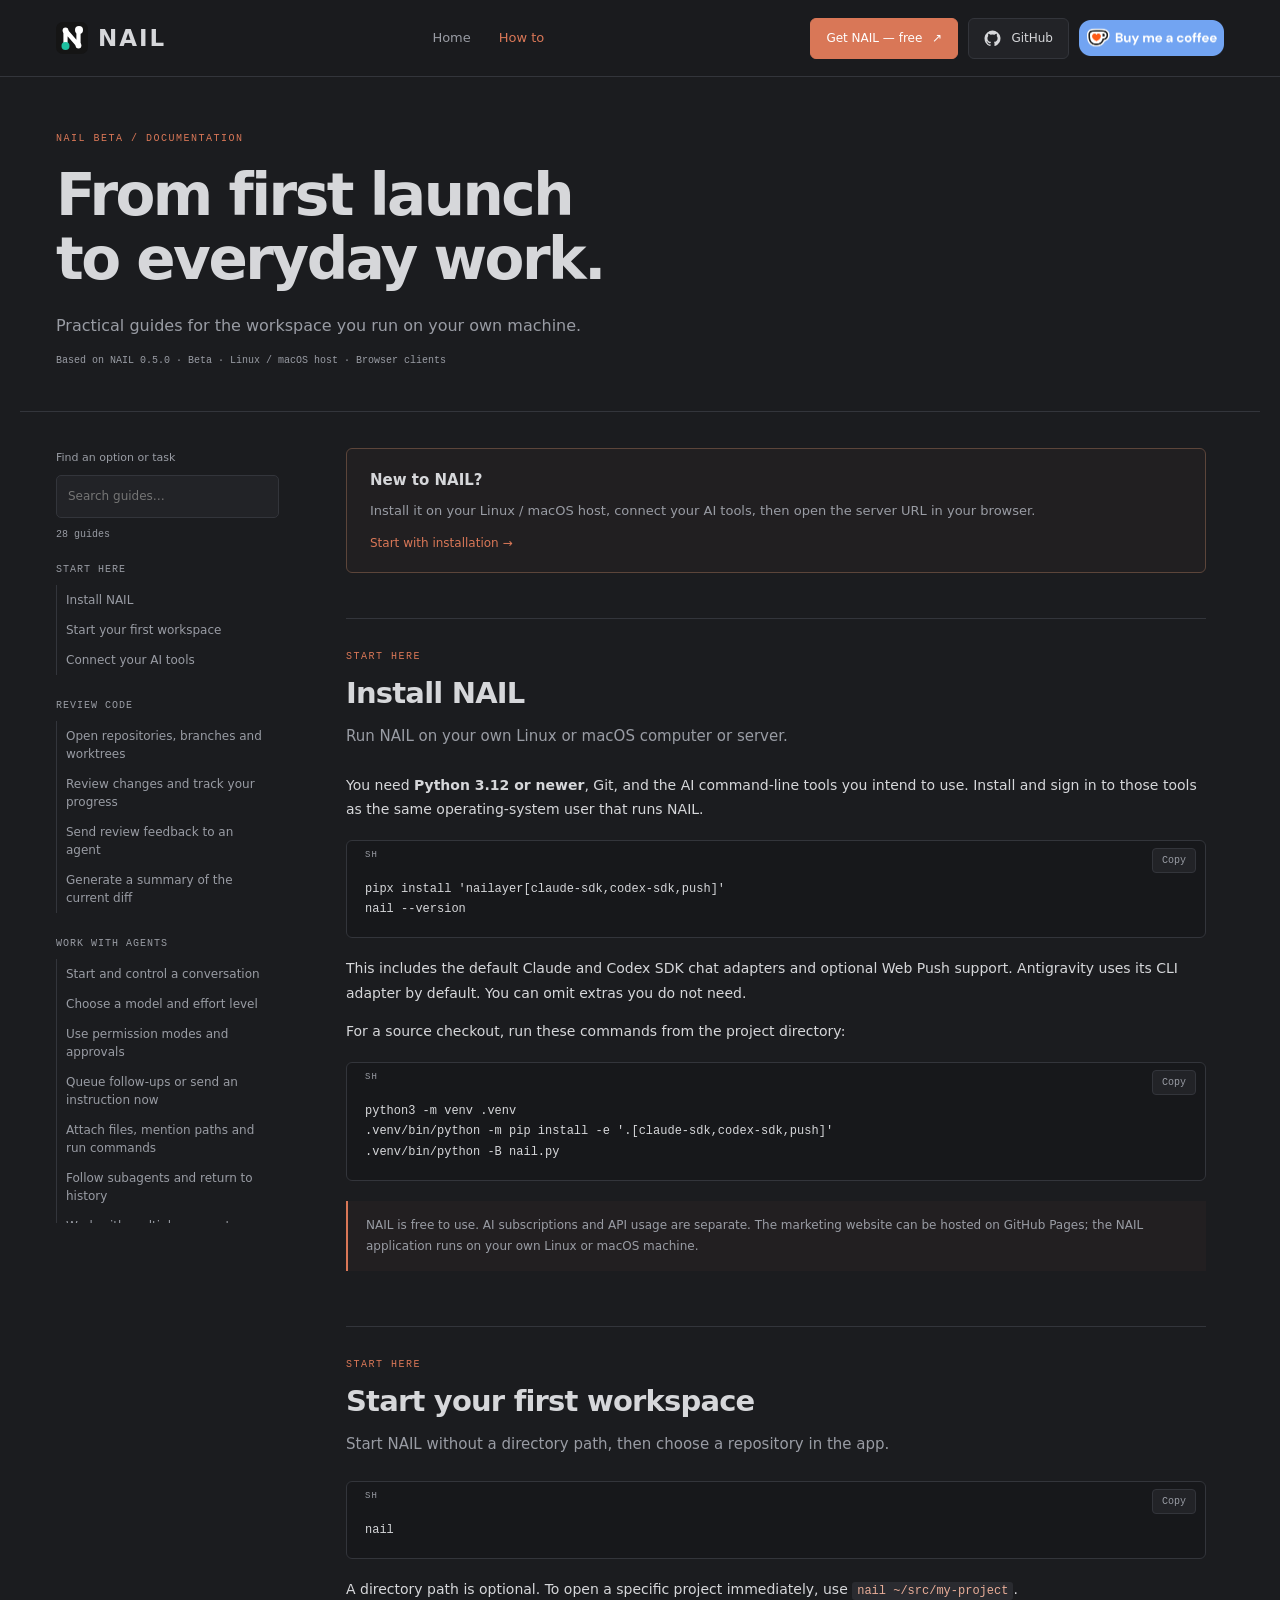
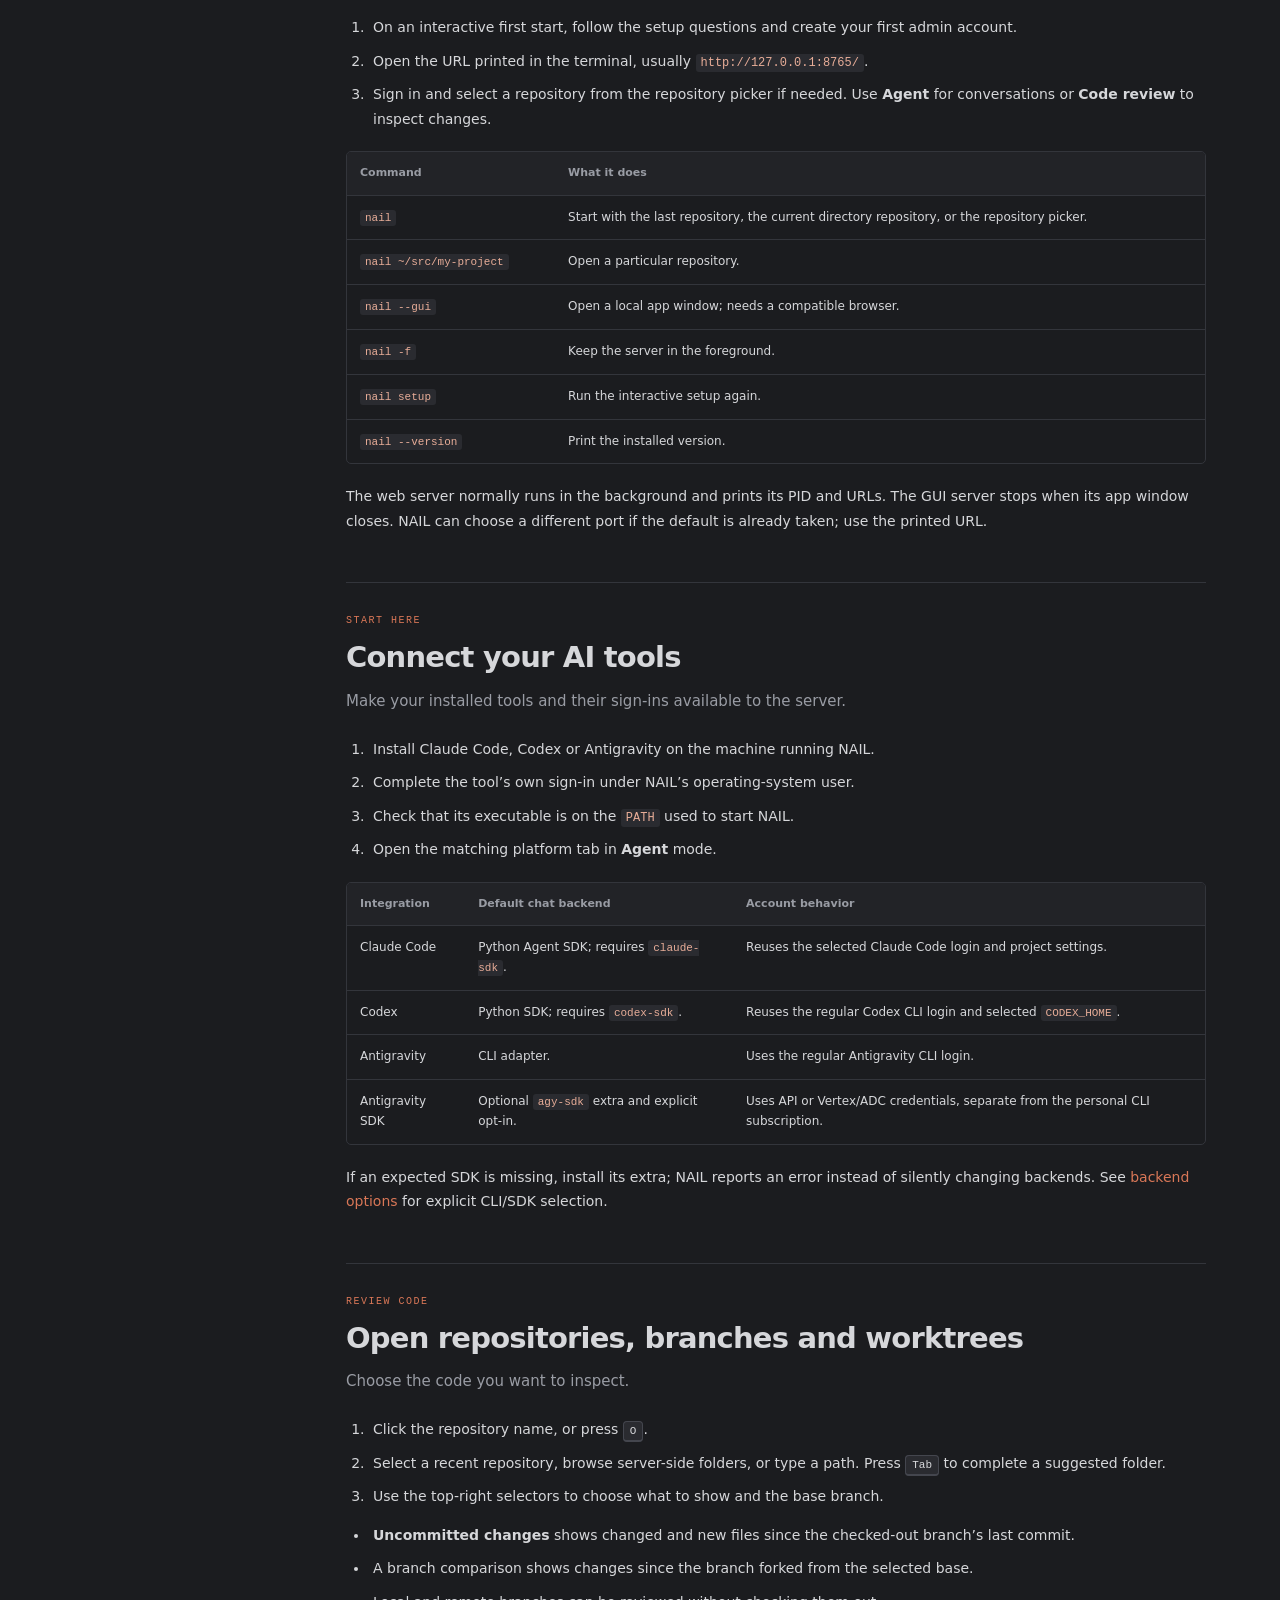
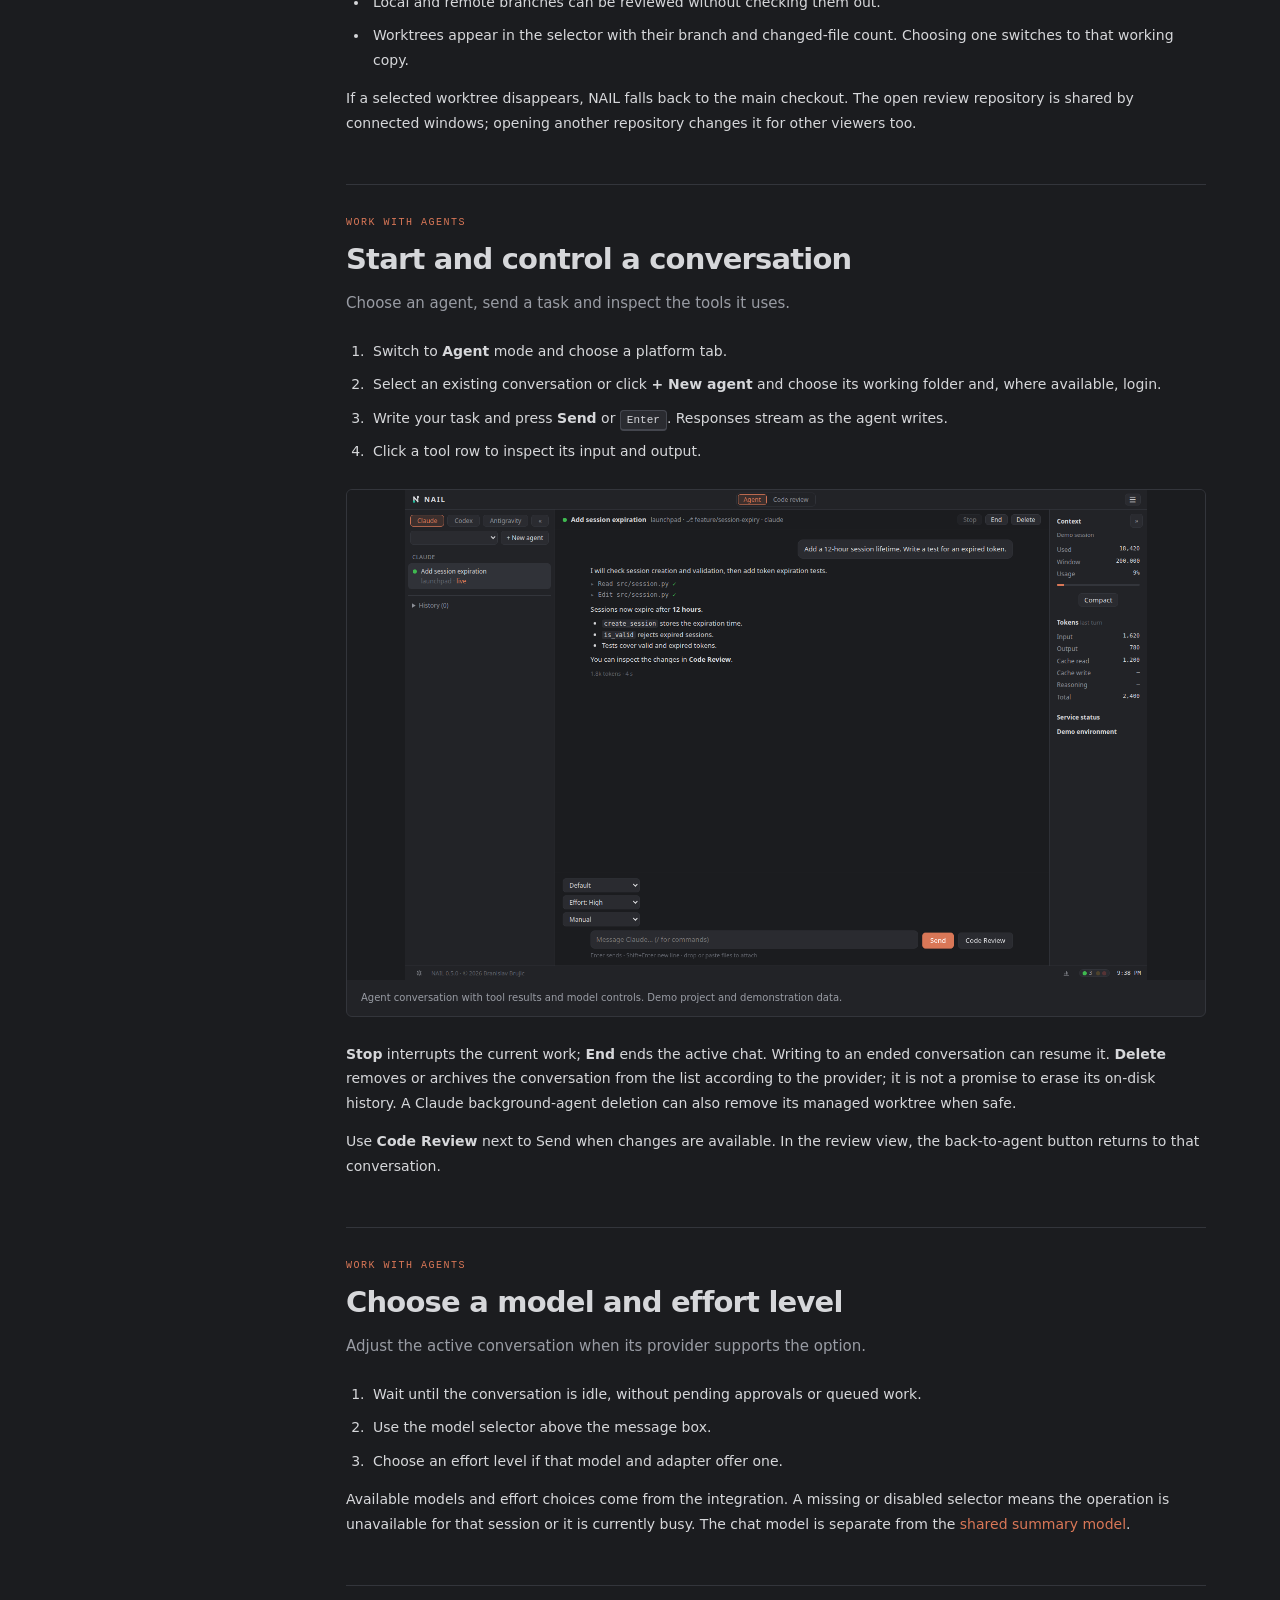
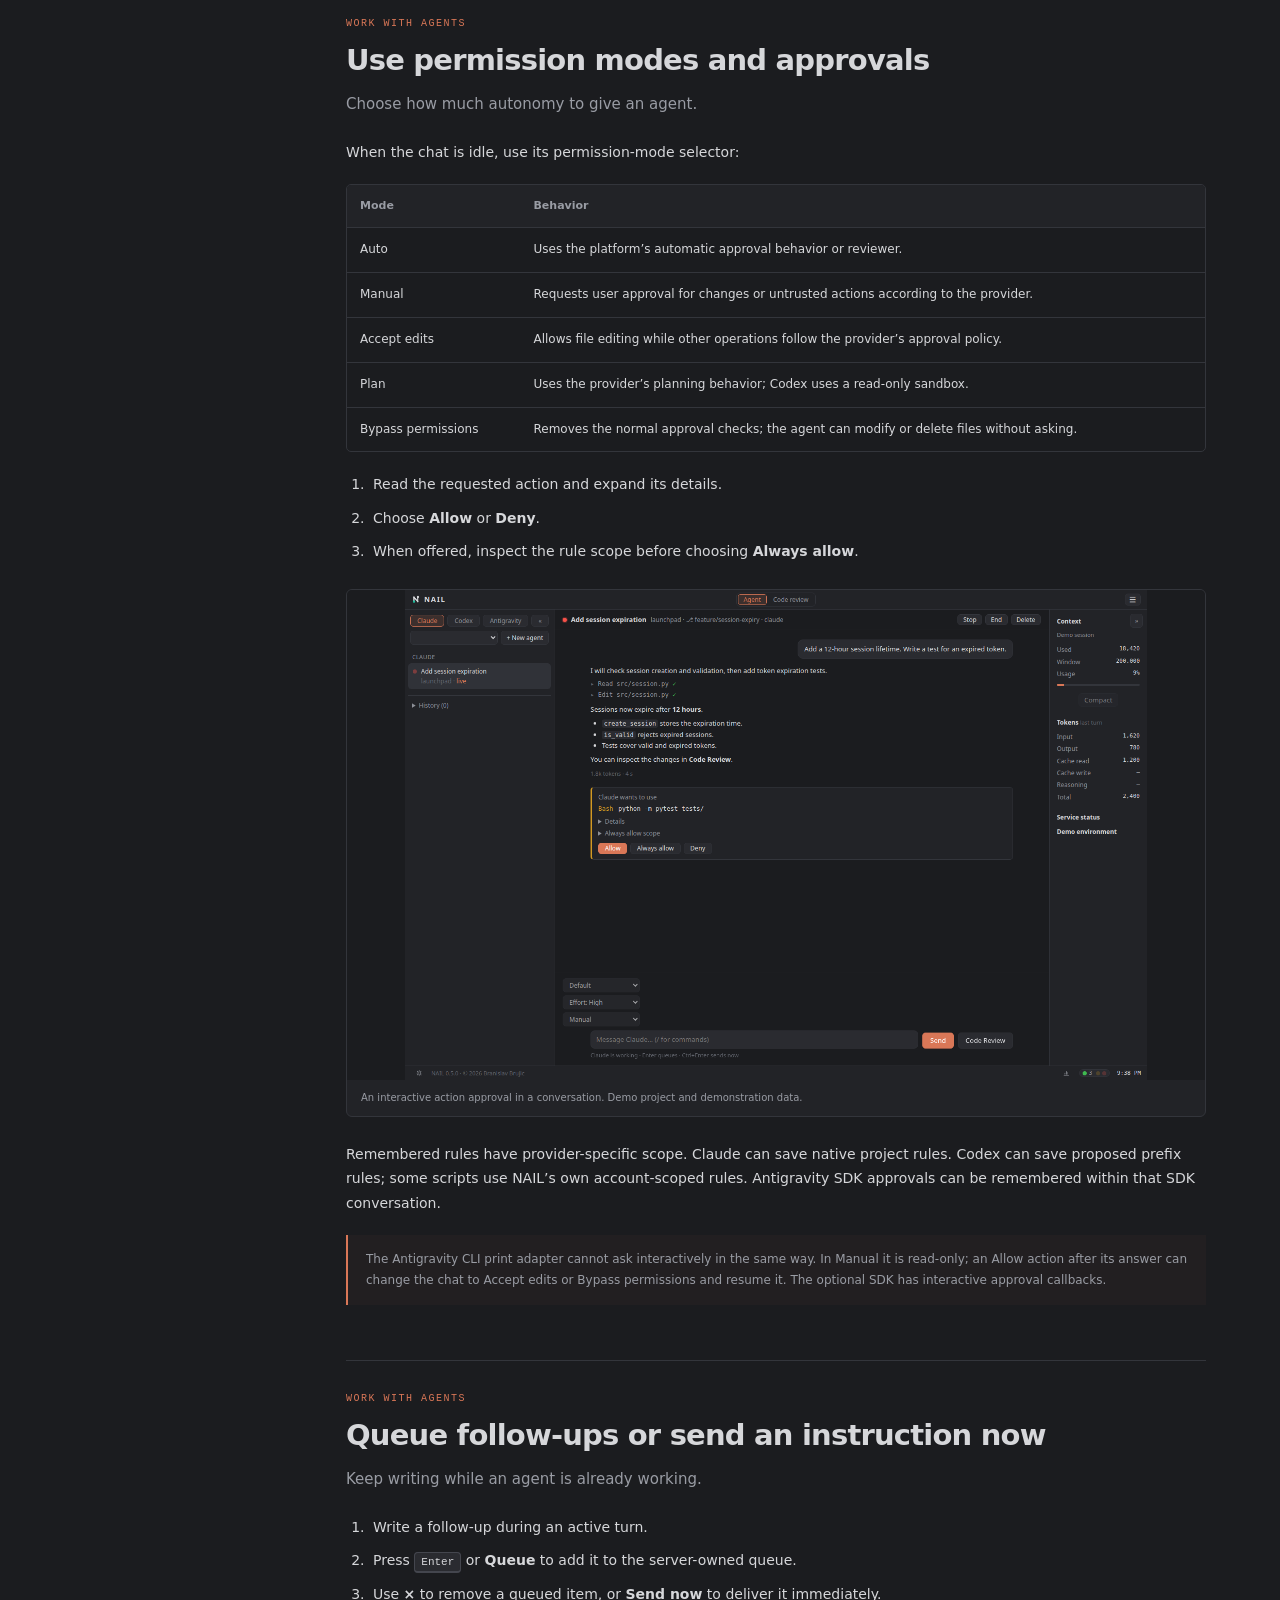
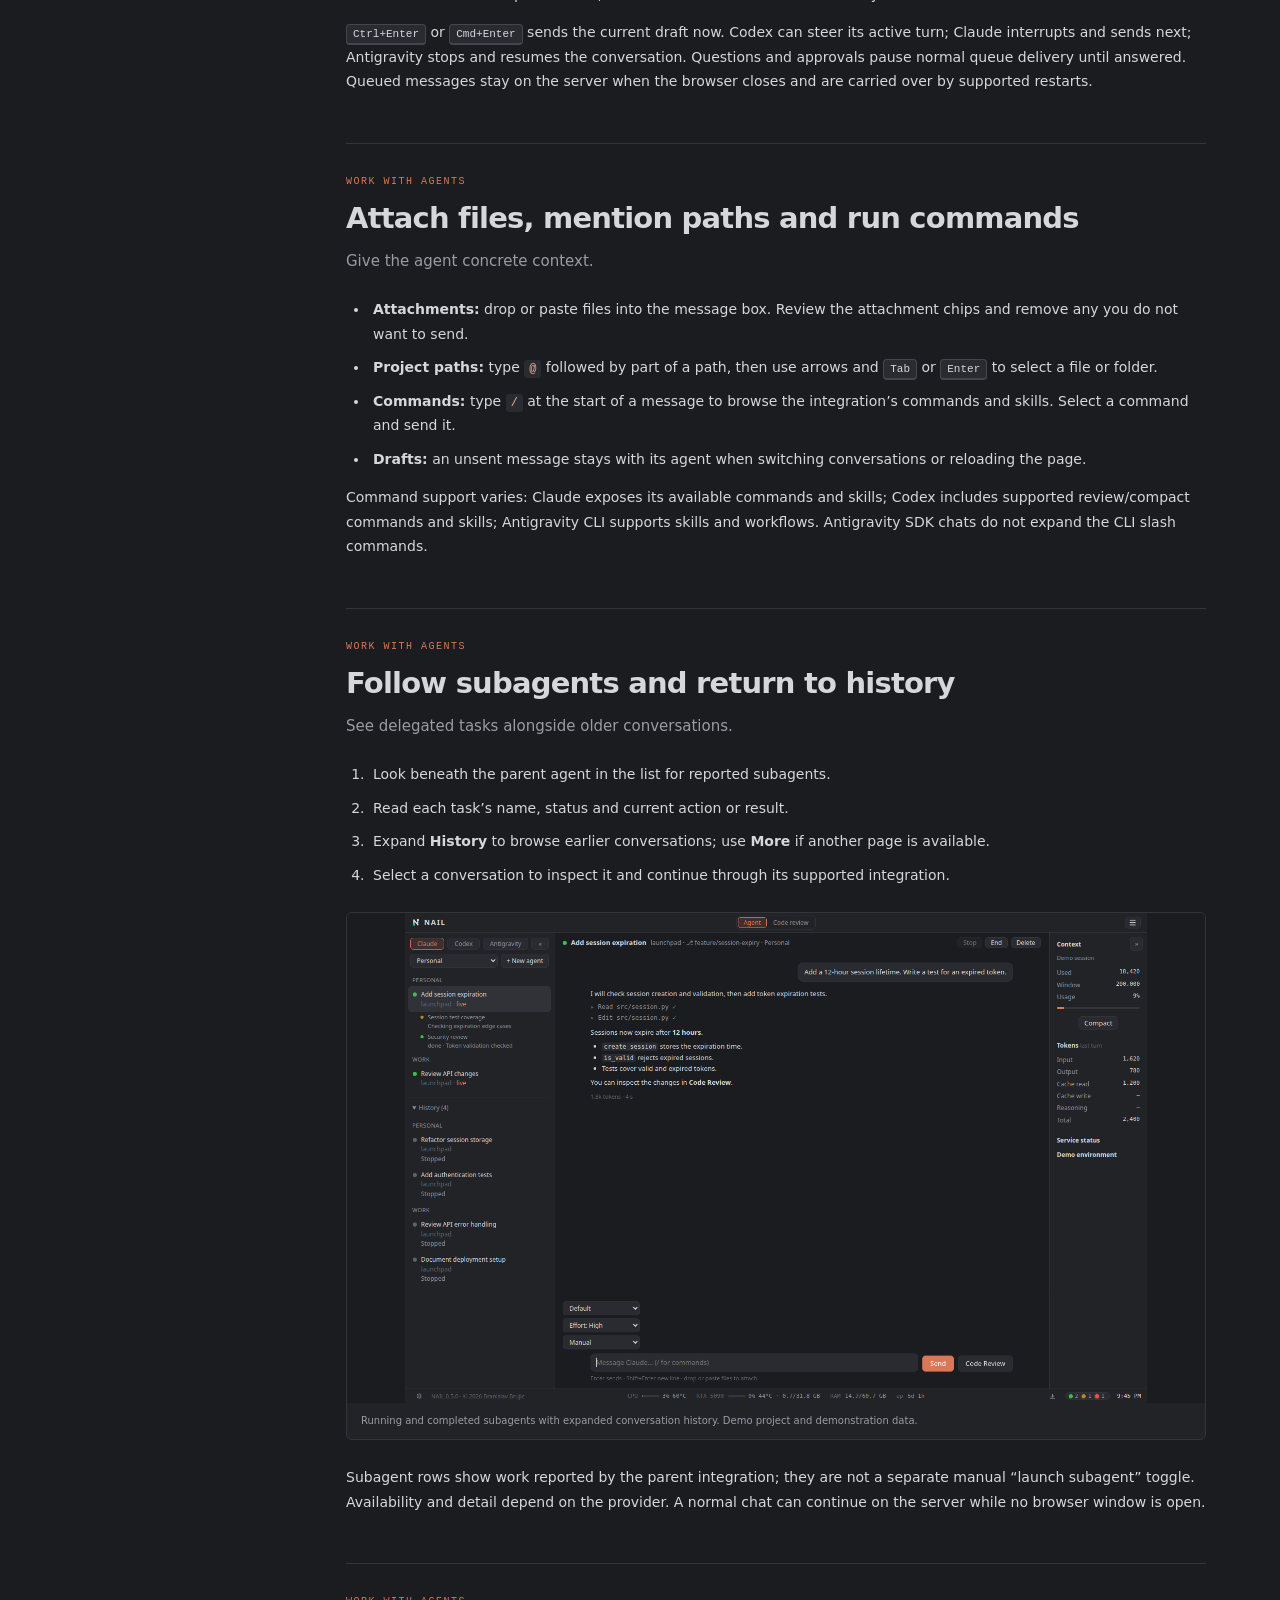
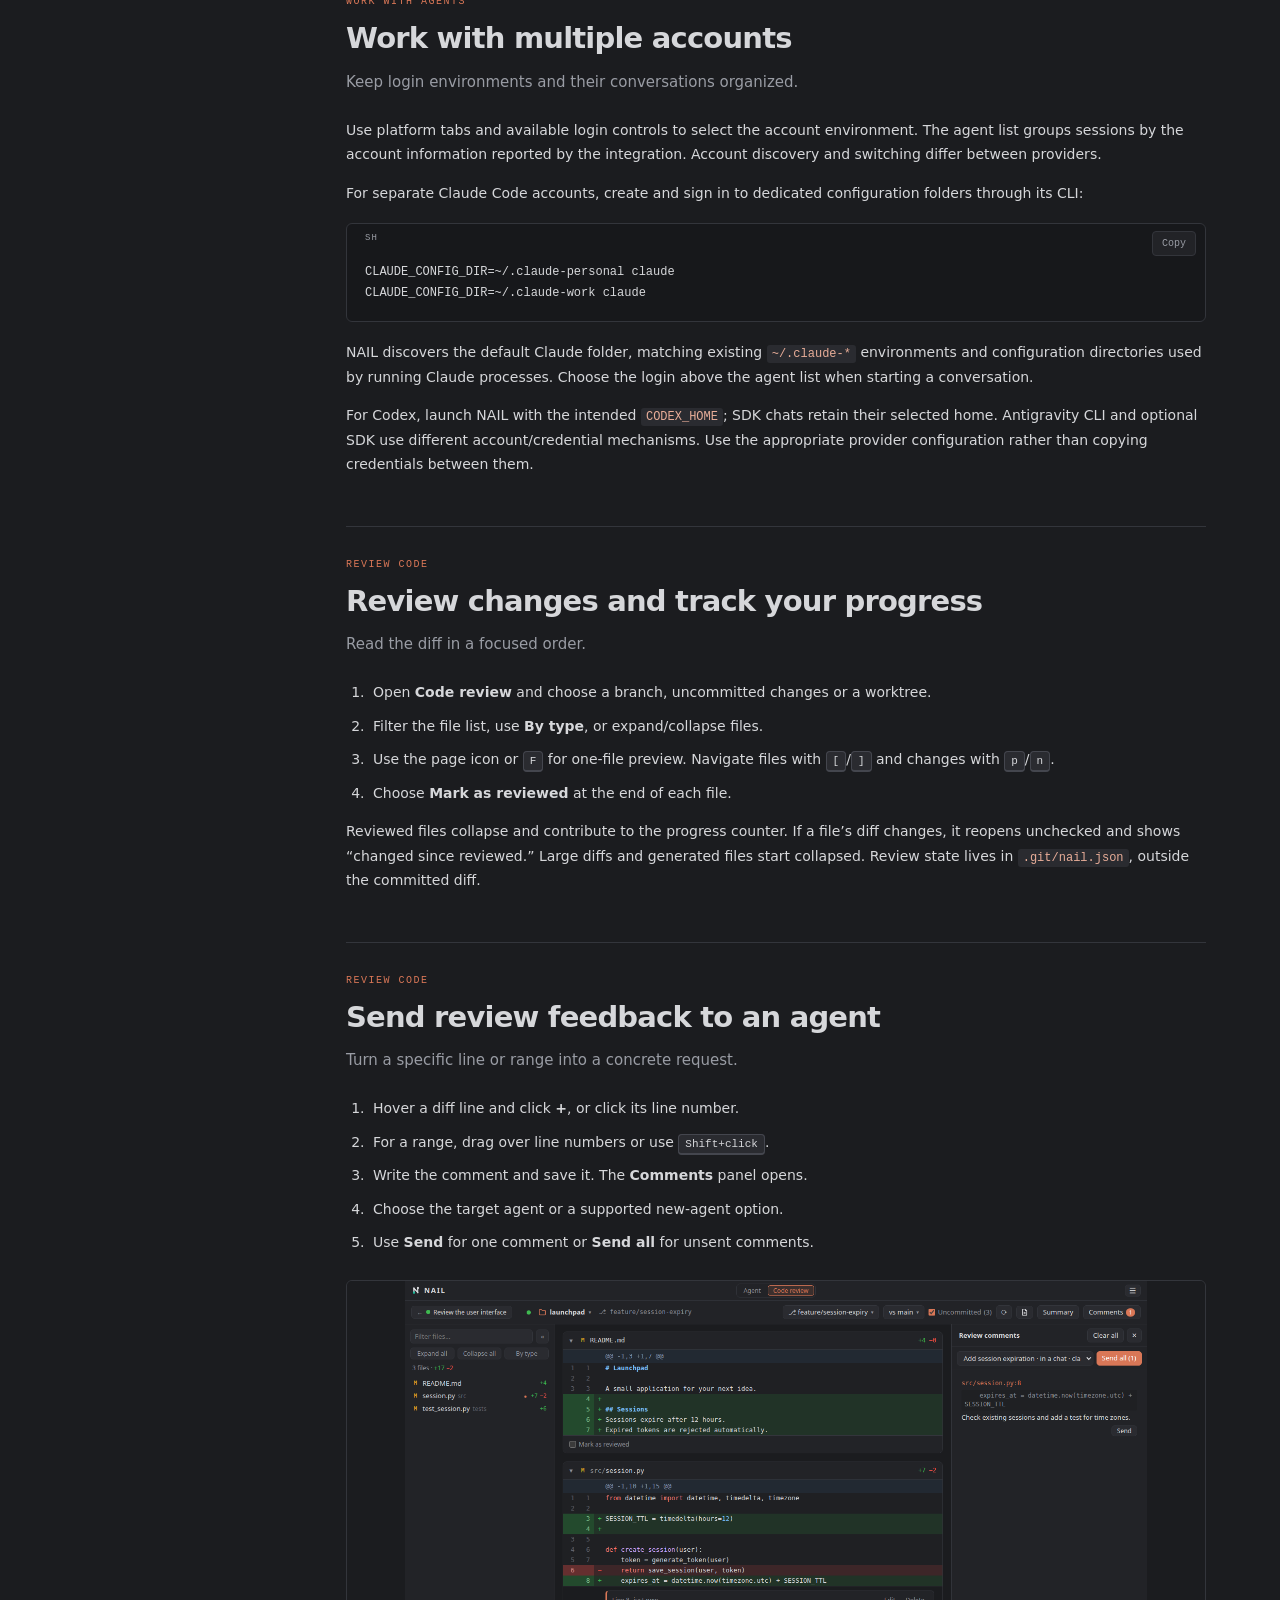
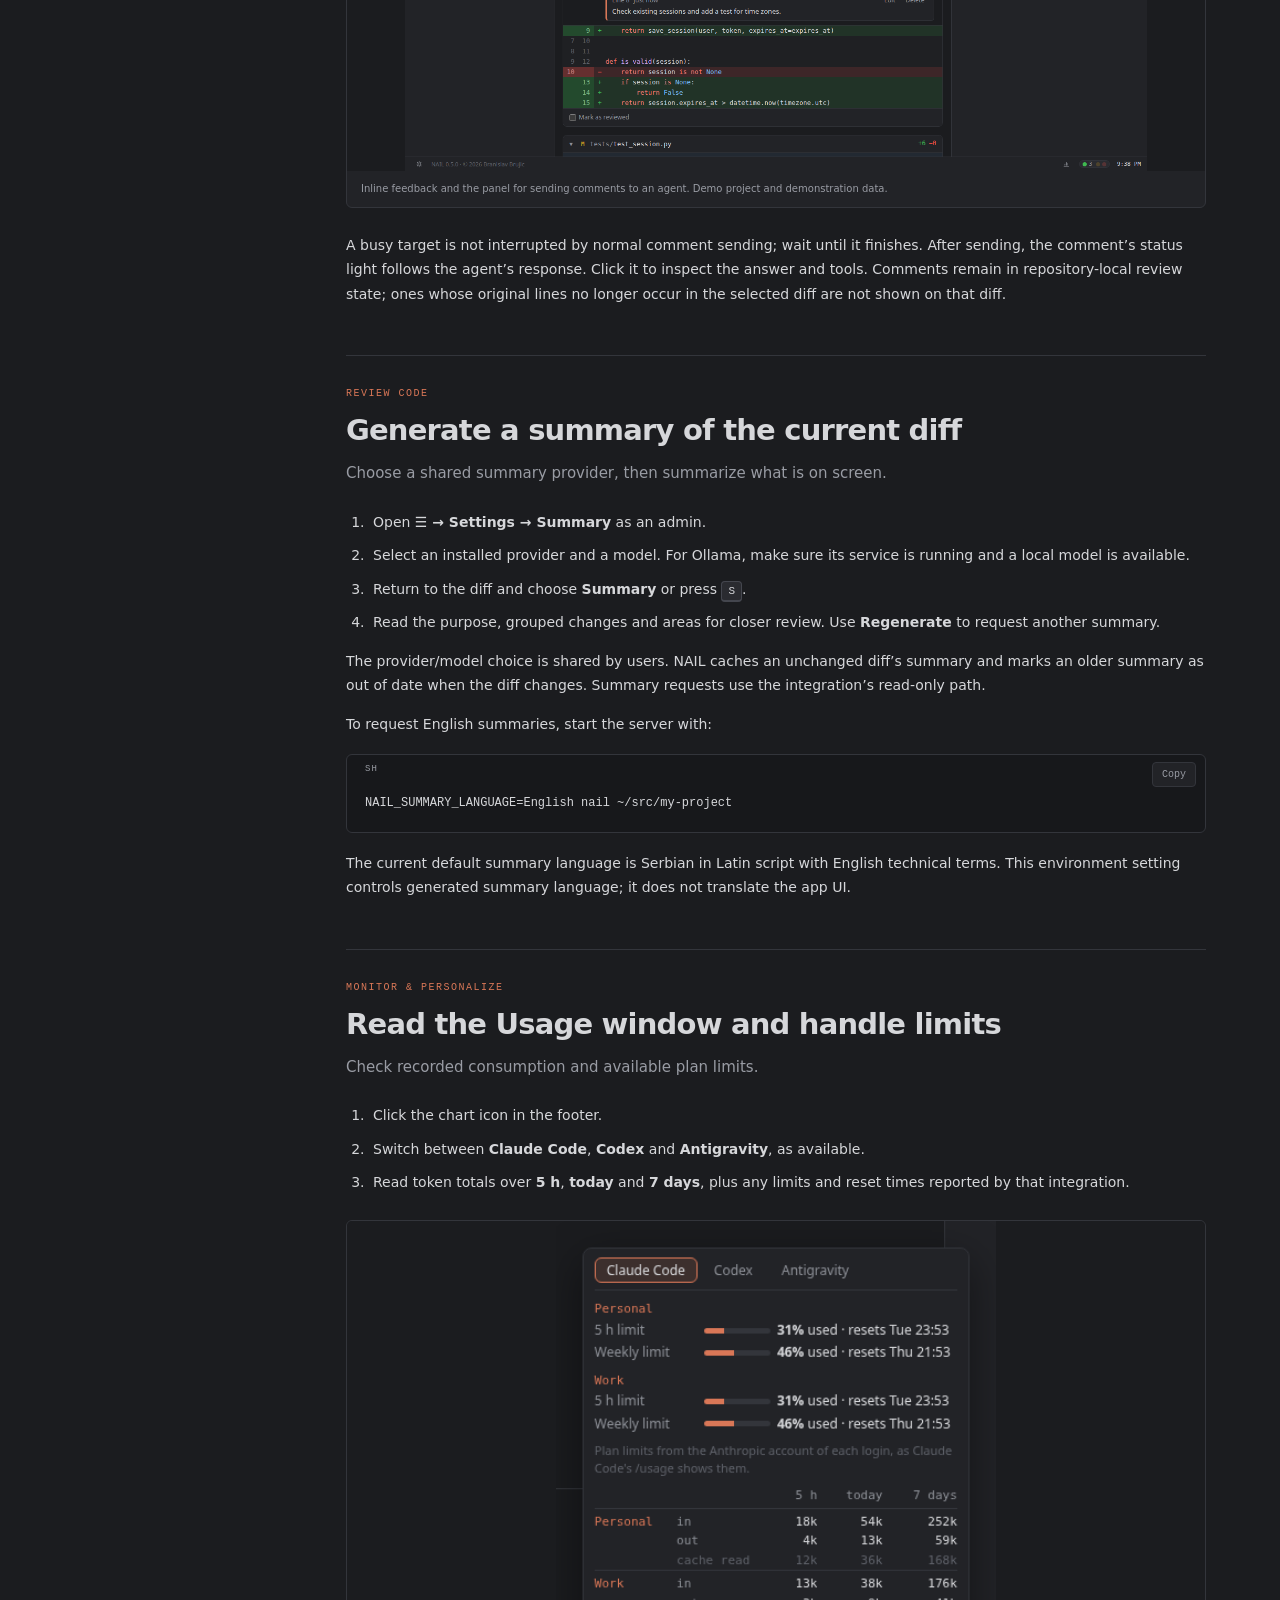
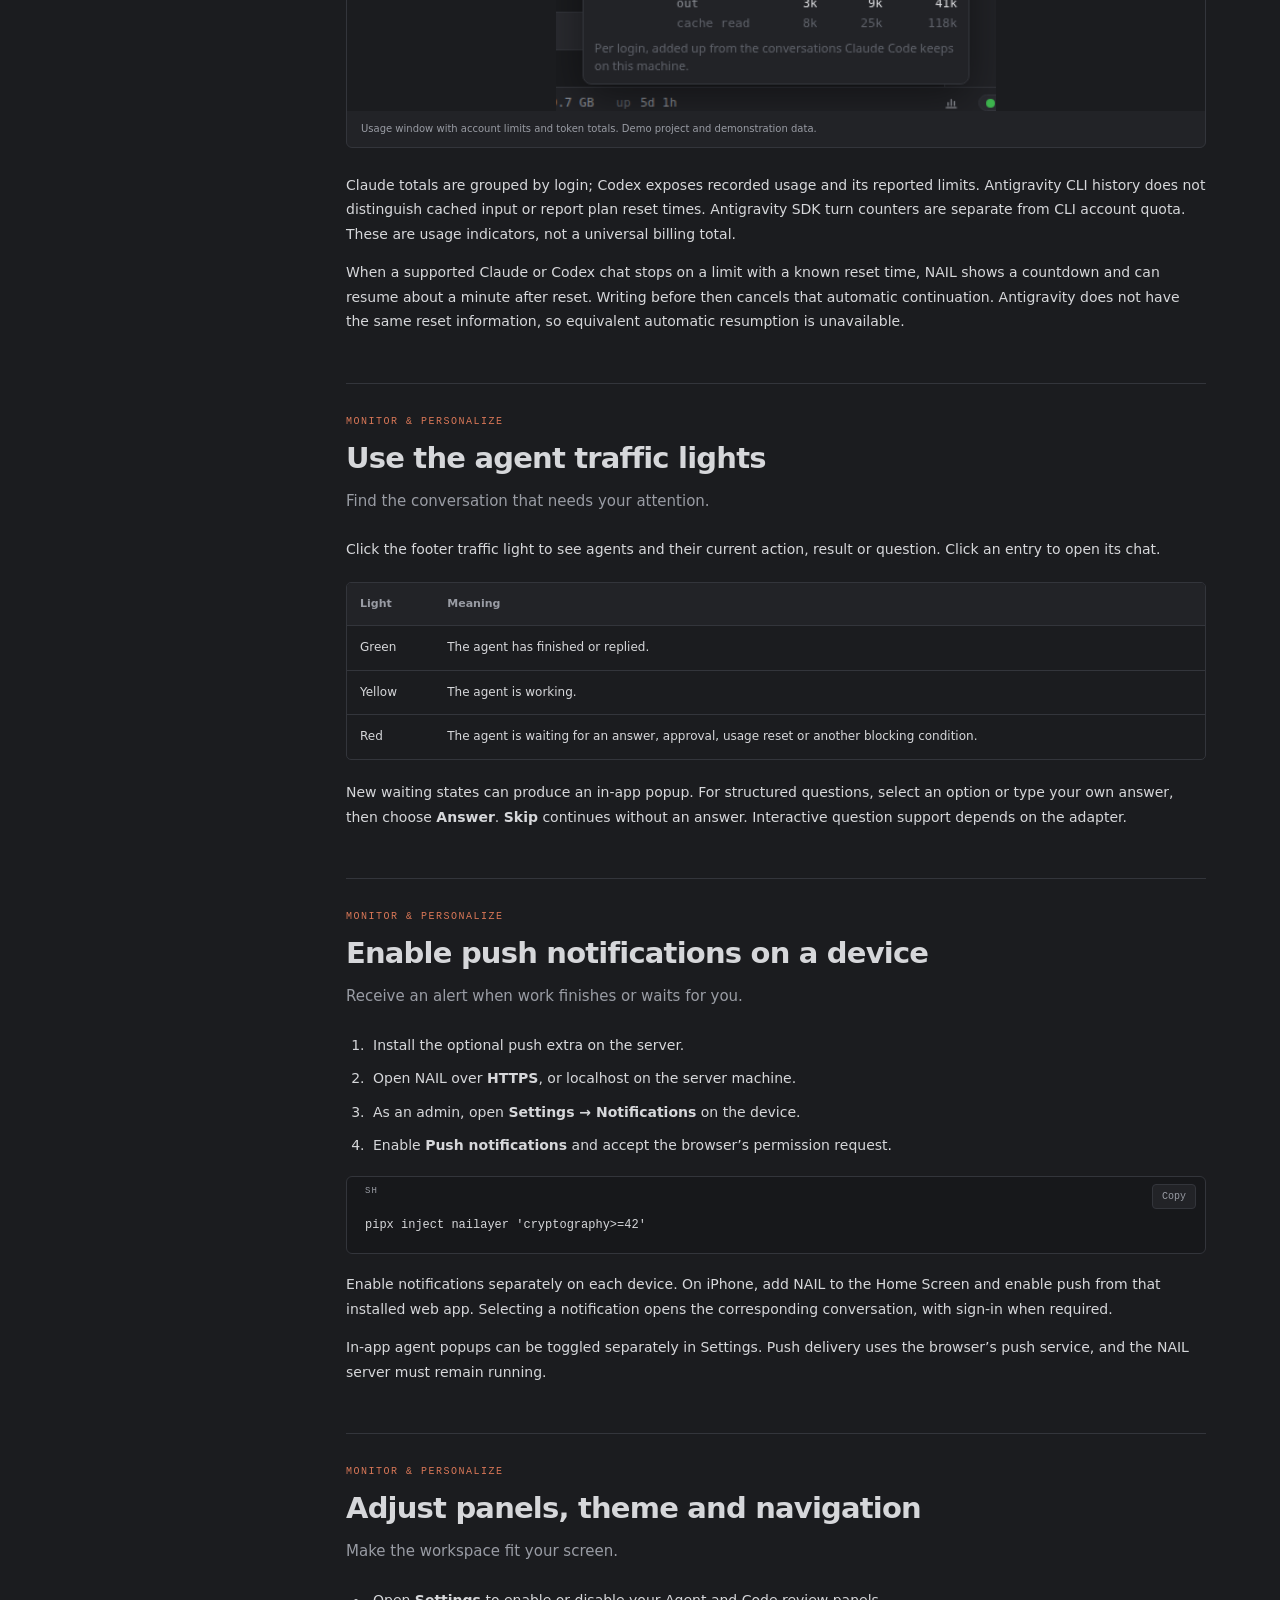
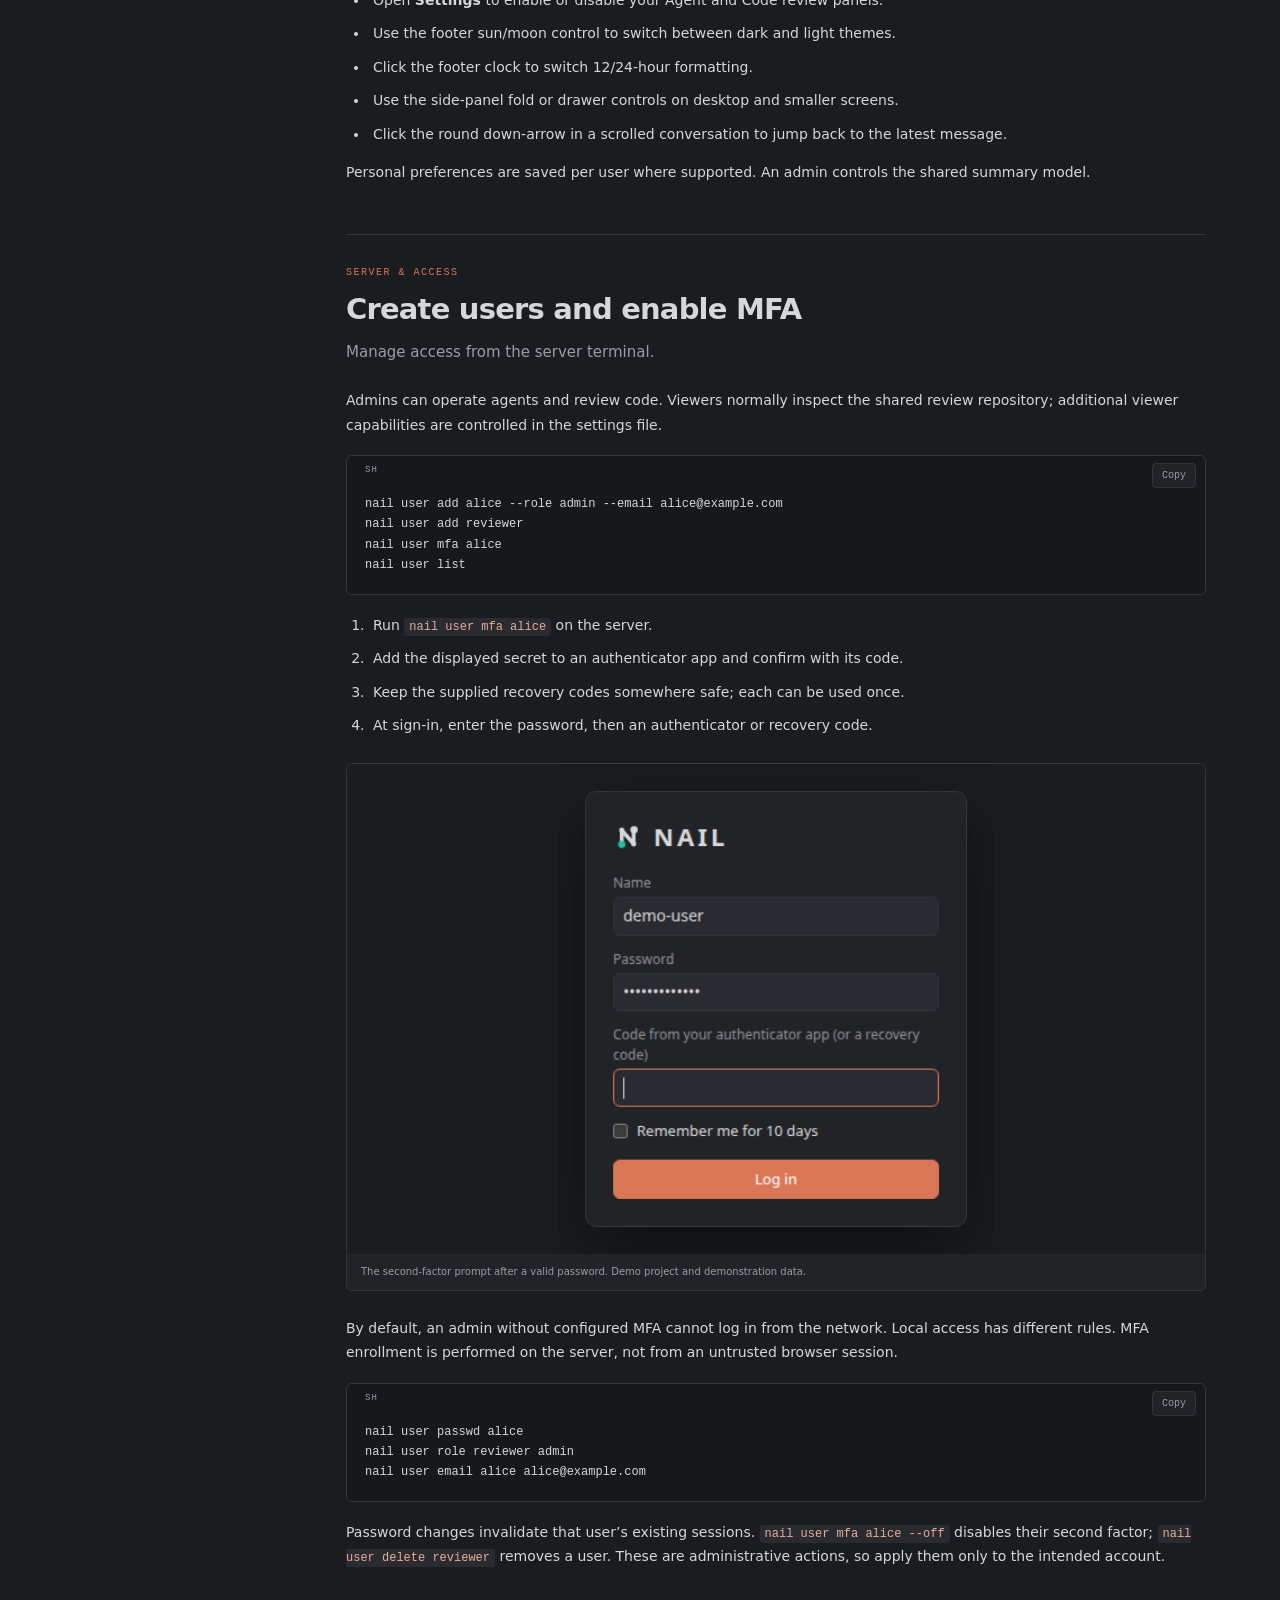
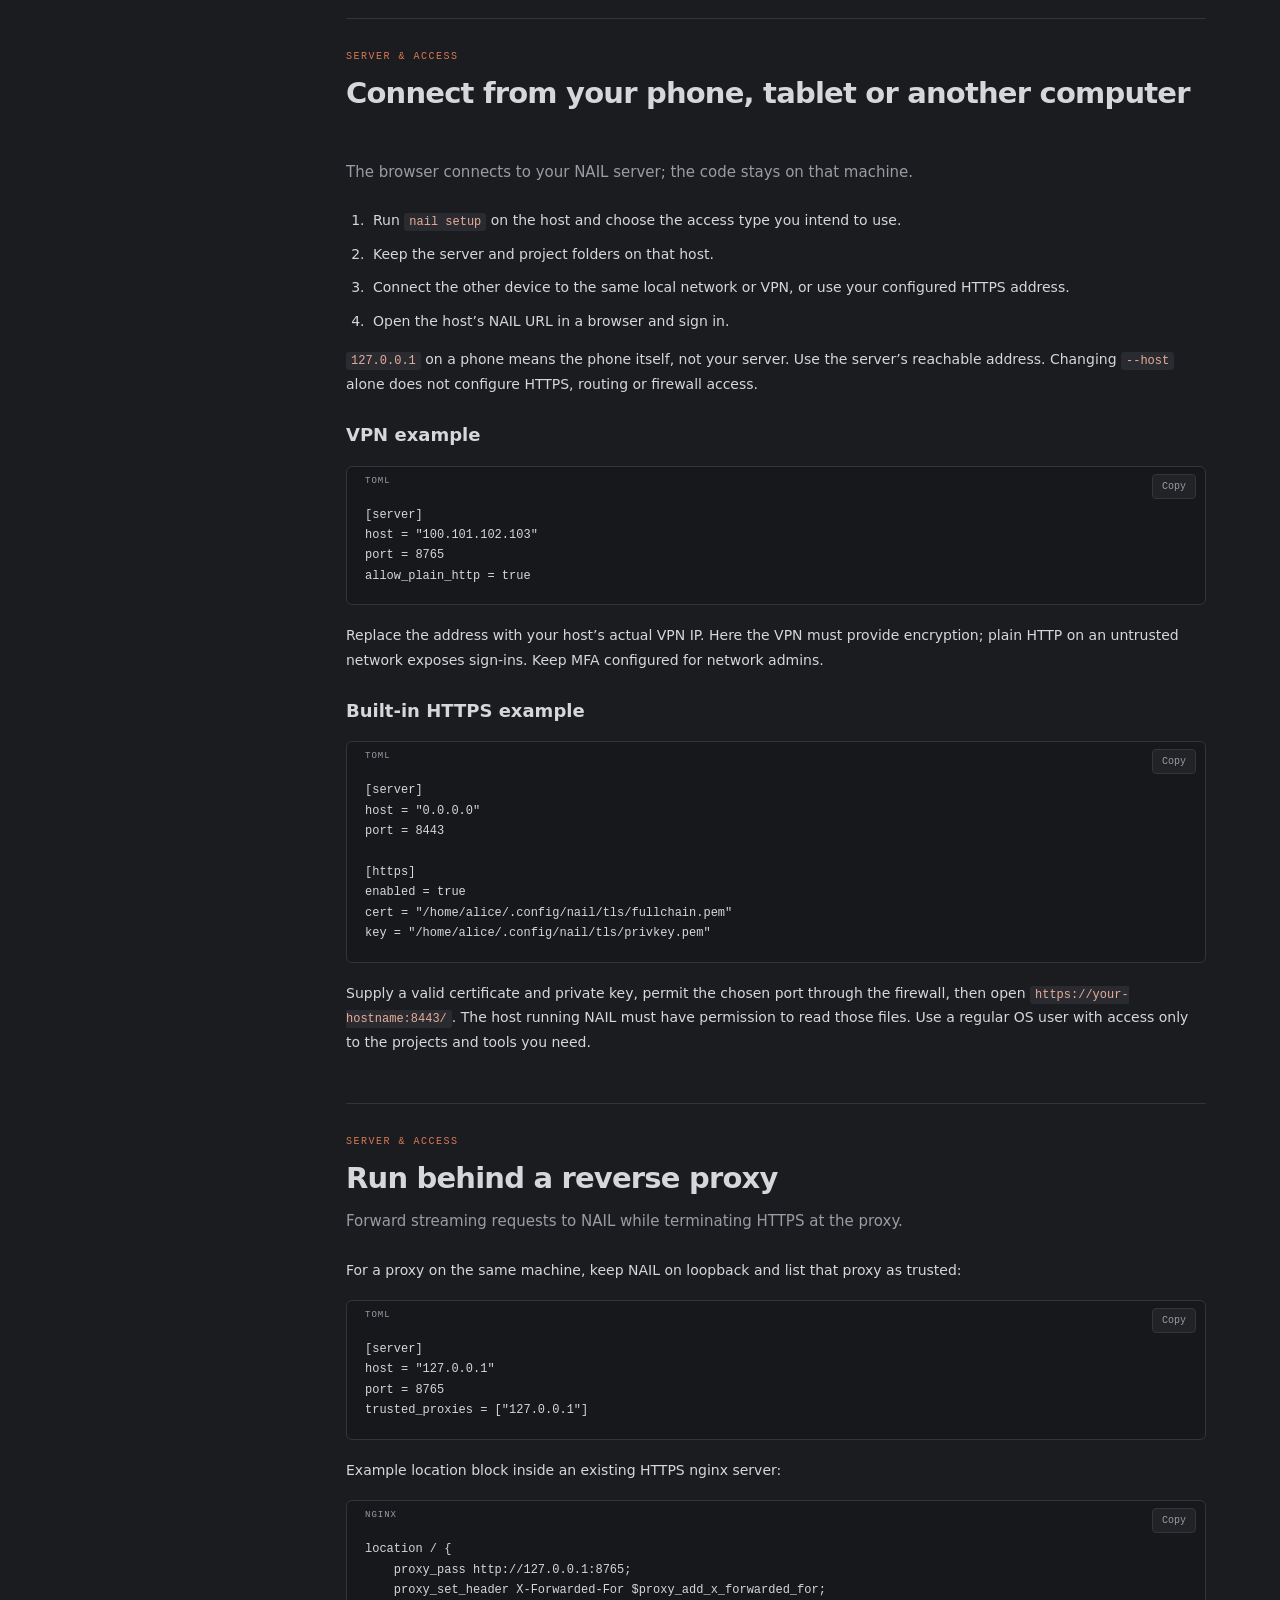
==== commit 966aad0d: "Use official Ko-fi image in website headers" ====
--- a/how-to.html
+++ b/how-to.html
@@ -1,4 +1,4 @@
-<!doctype html><html lang="en"><head><meta charset="utf-8"><meta name="viewport" content="width=device-width,initial-scale=1"><meta name="theme-color" content="#1b1c1f"><meta name="description" content="Learn how to install, configure and use NAIL: agents, permissions, code review, Usage, accounts, MFA and remote access."><title>How to use NAIL — Guides & configuration</title><link rel="icon" href="assets/nail.svg" type="image/svg+xml"><link rel="stylesheet" href="assets/docs.css"><script src="assets/docs.js" defer></script></head><body><a class="skip" href="#guides">Skip to guides</a><header><nav class="wrap" aria-label="Main navigation"><a class="brand" href="index.html"><img src="assets/nail.svg" alt="" width="32" height="32">NAIL</a><div class="navlinks"><a href="index.html">Home</a><a href="how-to.html" aria-current="page">How to</a></div><div class="header-actions"><a class="btn primary" href="index.html#installation">Get NAIL — free <span>↗</span></a><a class="btn github-placeholder" id="github-link" href="https://github.com/branislav-brujic/nail" aria-label="GitHub repository" target="_blank" rel="noopener noreferrer"><svg width="17" height="17" viewBox="0 0 24 24" fill="currentColor" aria-hidden="true"><path d="M12 .75a11.25 11.25 0 0 0-3.558 21.923c.563.105.769-.244.769-.542 0-.267-.01-.975-.015-1.914-3.13.68-3.79-1.508-3.79-1.508-.511-1.3-1.25-1.646-1.25-1.646-1.022-.699.077-.685.077-.685 1.13.08 1.725 1.16 1.725 1.16 1.005 1.722 2.638 1.225 3.28.937.102-.729.393-1.226.715-1.508-2.498-.284-5.124-1.249-5.124-5.56 0-1.228.439-2.232 1.16-3.019-.116-.284-.503-1.429.11-2.978 0 0 .945-.303 3.094 1.153a10.8 10.8 0 0 1 5.63 0c2.148-1.456 3.091-1.153 3.091-1.153.615 1.549.228 2.694.112 2.978.722.787 1.158 1.791 1.158 3.019 0 4.322-2.63 5.273-5.136 5.551.404.349.765 1.034.765 2.084 0 1.505-.014 2.719-.014 3.089 0 .3.203.653.774.542A11.25 11.25 0 0 0 12 .75Z"/></svg>GitHub</a><a class="btn support-link" href="https://ko-fi.com/branislavbrujic" target="_blank" rel="noopener noreferrer">Support NAIL</a></div></nav></header><div class="wrap docs-hero"><div class="eyebrow">NAIL BETA / DOCUMENTATION</div><h1>From first launch<br>to everyday work.</h1><p>Practical guides for the workspace you run on your own machine.</p><div class="doc-version">Based on NAIL 0.5.0 · Beta · Linux / macOS host · Browser clients</div></div><div class="wrap docs-layout"><aside class="docs-side" aria-label="Documentation navigation"><label for="guide-search">Find an option or task</label><div class="search-wrap"><input id="guide-search" type="search" placeholder="Search guides…" autocomplete="off"><button id="clear-search" type="button" aria-label="Clear search" hidden>×</button></div><p id="search-status" role="status">28 guides</p><details class="toc" open><summary>Browse guides</summary><div id="table-of-contents"><div class="toc-group"><p>Start here</p><a href="#install" data-guide-link="install">Install NAIL</a><a href="#first-run" data-guide-link="first-run">Start your first workspace</a><a href="#connect-agents" data-guide-link="connect-agents">Connect your AI tools</a></div><div class="toc-group"><p>Review code</p><a href="#repositories" data-guide-link="repositories">Open repositories, branches and worktrees</a><a href="#review" data-guide-link="review">Review changes and track your progress</a><a href="#comments" data-guide-link="comments">Send review feedback to an agent</a><a href="#summaries" data-guide-link="summaries">Generate a summary of the current diff</a></div><div class="toc-group"><p>Work with agents</p><a href="#chat" data-guide-link="chat">Start and control a conversation</a><a href="#models" data-guide-link="models">Choose a model and effort level</a><a href="#permissions" data-guide-link="permissions">Use permission modes and approvals</a><a href="#queue" data-guide-link="queue">Queue follow-ups or send an instruction now</a><a href="#files-and-commands" data-guide-link="files-and-commands">Attach files, mention paths and run commands</a><a href="#subagents-history" data-guide-link="subagents-history">Follow subagents and return to history</a><a href="#accounts" data-guide-link="accounts">Work with multiple accounts</a></div><div class="toc-group"><p>Monitor & personalize</p><a href="#usage" data-guide-link="usage">Read the Usage window and handle limits</a><a href="#status" data-guide-link="status">Use the agent traffic lights</a><a href="#notifications" data-guide-link="notifications">Enable push notifications on a device</a><a href="#preferences" data-guide-link="preferences">Adjust panels, theme and navigation</a></div><div class="toc-group"><p>Server & access</p><a href="#users-mfa" data-guide-link="users-mfa">Create users and enable MFA</a><a href="#remote-access" data-guide-link="remote-access">Connect from your phone, tablet or another computer</a><a href="#proxy" data-guide-link="proxy">Run behind a reverse proxy</a><a href="#configuration" data-guide-link="configuration">Edit the settings file</a><a href="#sandbox" data-guide-link="sandbox">Limit agents to a project root</a></div><div class="toc-group"><p>Reference</p><a href="#backends" data-guide-link="backends">Choose CLI or SDK adapters</a><a href="#settings-reference" data-guide-link="settings-reference">Configuration reference</a><a href="#cli-environment" data-guide-link="cli-environment">CLI flags and environment variables</a><a href="#keyboard" data-guide-link="keyboard">Keyboard shortcuts</a><a href="#troubleshooting" data-guide-link="troubleshooting">Troubleshoot common problems</a></div></div></details></aside><main id="guides"><div class="quick-start"><strong>New to NAIL?</strong><p>Install it on your Linux / macOS host, connect your AI tools, then open the server URL in your browser.</p><a href="#install">Start with installation →</a></div><p id="no-results" hidden>No guides match your search. Try “MFA”, “queue”, “worktree” or “proxy”.</p><section class="guide" id="install" data-guide data-group="Start here"><div class="eyebrow">Start here</div><h2>Install NAIL<a class="anchor" href="#install" aria-label="Link to Install NAIL">#</a></h2><p class="guide-intro">Run NAIL on your own Linux or macOS computer or server.</p><p>You need <strong>Python 3.12 or newer</strong>, Git, and the AI command-line tools you intend to use. Install and sign in to those tools as the same operating-system user that runs NAIL.</p><pre data-language="sh"><code>pipx install &#x27;nailayer[claude-sdk,codex-sdk,push]&#x27;
+<!doctype html><html lang="en"><head><meta charset="utf-8"><meta name="viewport" content="width=device-width,initial-scale=1"><meta name="theme-color" content="#1b1c1f"><meta name="description" content="Learn how to install, configure and use NAIL: agents, permissions, code review, Usage, accounts, MFA and remote access."><title>How to use NAIL — Guides & configuration</title><link rel="icon" href="assets/nail.svg" type="image/svg+xml"><link rel="stylesheet" href="assets/docs.css"><script src="assets/docs.js" defer></script></head><body><a class="skip" href="#guides">Skip to guides</a><header><nav class="wrap" aria-label="Main navigation"><a class="brand" href="index.html"><img src="assets/nail.svg" alt="" width="32" height="32">NAIL</a><div class="navlinks"><a href="index.html">Home</a><a href="how-to.html" aria-current="page">How to</a></div><div class="header-actions"><a class="btn primary" href="index.html#installation">Get NAIL — free <span>↗</span></a><a class="btn github-placeholder" id="github-link" href="https://github.com/branislav-brujic/nail" aria-label="GitHub repository" target="_blank" rel="noopener noreferrer"><svg width="17" height="17" viewBox="0 0 24 24" fill="currentColor" aria-hidden="true"><path d="M12 .75a11.25 11.25 0 0 0-3.558 21.923c.563.105.769-.244.769-.542 0-.267-.01-.975-.015-1.914-3.13.68-3.79-1.508-3.79-1.508-.511-1.3-1.25-1.646-1.25-1.646-1.022-.699.077-.685.077-.685 1.13.08 1.725 1.16 1.725 1.16 1.005 1.722 2.638 1.225 3.28.937.102-.729.393-1.226.715-1.508-2.498-.284-5.124-1.249-5.124-5.56 0-1.228.439-2.232 1.16-3.019-.116-.284-.503-1.429.11-2.978 0 0 .945-.303 3.094 1.153a10.8 10.8 0 0 1 5.63 0c2.148-1.456 3.091-1.153 3.091-1.153.615 1.549.228 2.694.112 2.978.722.787 1.158 1.791 1.158 3.019 0 4.322-2.63 5.273-5.136 5.551.404.349.765 1.034.765 2.084 0 1.505-.014 2.719-.014 3.089 0 .3.203.653.774.542A11.25 11.25 0 0 0 12 .75Z"/></svg>GitHub</a><a class="kofi-link" href="https://ko-fi.com/branislavbrujic" target="_blank" rel="noopener noreferrer" aria-label="Support NAIL on Ko-fi"><img src="assets/kofi-support.png" alt="Buy me a coffee on Ko-fi" width="145" height="37"></a></div></nav></header><div class="wrap docs-hero"><div class="eyebrow">NAIL BETA / DOCUMENTATION</div><h1>From first launch<br>to everyday work.</h1><p>Practical guides for the workspace you run on your own machine.</p><div class="doc-version">Based on NAIL 0.5.0 · Beta · Linux / macOS host · Browser clients</div></div><div class="wrap docs-layout"><aside class="docs-side" aria-label="Documentation navigation"><label for="guide-search">Find an option or task</label><div class="search-wrap"><input id="guide-search" type="search" placeholder="Search guides…" autocomplete="off"><button id="clear-search" type="button" aria-label="Clear search" hidden>×</button></div><p id="search-status" role="status">28 guides</p><details class="toc" open><summary>Browse guides</summary><div id="table-of-contents"><div class="toc-group"><p>Start here</p><a href="#install" data-guide-link="install">Install NAIL</a><a href="#first-run" data-guide-link="first-run">Start your first workspace</a><a href="#connect-agents" data-guide-link="connect-agents">Connect your AI tools</a></div><div class="toc-group"><p>Review code</p><a href="#repositories" data-guide-link="repositories">Open repositories, branches and worktrees</a><a href="#review" data-guide-link="review">Review changes and track your progress</a><a href="#comments" data-guide-link="comments">Send review feedback to an agent</a><a href="#summaries" data-guide-link="summaries">Generate a summary of the current diff</a></div><div class="toc-group"><p>Work with agents</p><a href="#chat" data-guide-link="chat">Start and control a conversation</a><a href="#models" data-guide-link="models">Choose a model and effort level</a><a href="#permissions" data-guide-link="permissions">Use permission modes and approvals</a><a href="#queue" data-guide-link="queue">Queue follow-ups or send an instruction now</a><a href="#files-and-commands" data-guide-link="files-and-commands">Attach files, mention paths and run commands</a><a href="#subagents-history" data-guide-link="subagents-history">Follow subagents and return to history</a><a href="#accounts" data-guide-link="accounts">Work with multiple accounts</a></div><div class="toc-group"><p>Monitor & personalize</p><a href="#usage" data-guide-link="usage">Read the Usage window and handle limits</a><a href="#status" data-guide-link="status">Use the agent traffic lights</a><a href="#notifications" data-guide-link="notifications">Enable push notifications on a device</a><a href="#preferences" data-guide-link="preferences">Adjust panels, theme and navigation</a></div><div class="toc-group"><p>Server & access</p><a href="#users-mfa" data-guide-link="users-mfa">Create users and enable MFA</a><a href="#remote-access" data-guide-link="remote-access">Connect from your phone, tablet or another computer</a><a href="#proxy" data-guide-link="proxy">Run behind a reverse proxy</a><a href="#configuration" data-guide-link="configuration">Edit the settings file</a><a href="#sandbox" data-guide-link="sandbox">Limit agents to a project root</a></div><div class="toc-group"><p>Reference</p><a href="#backends" data-guide-link="backends">Choose CLI or SDK adapters</a><a href="#settings-reference" data-guide-link="settings-reference">Configuration reference</a><a href="#cli-environment" data-guide-link="cli-environment">CLI flags and environment variables</a><a href="#keyboard" data-guide-link="keyboard">Keyboard shortcuts</a><a href="#troubleshooting" data-guide-link="troubleshooting">Troubleshoot common problems</a></div></div></details></aside><main id="guides"><div class="quick-start"><strong>New to NAIL?</strong><p>Install it on your Linux / macOS host, connect your AI tools, then open the server URL in your browser.</p><a href="#install">Start with installation →</a></div><p id="no-results" hidden>No guides match your search. Try “MFA”, “queue”, “worktree” or “proxy”.</p><section class="guide" id="install" data-guide data-group="Start here"><div class="eyebrow">Start here</div><h2>Install NAIL<a class="anchor" href="#install" aria-label="Link to Install NAIL">#</a></h2><p class="guide-intro">Run NAIL on your own Linux or macOS computer or server.</p><p>You need <strong>Python 3.12 or newer</strong>, Git, and the AI command-line tools you intend to use. Install and sign in to those tools as the same operating-system user that runs NAIL.</p><pre data-language="sh"><code>pipx install &#x27;nailayer[claude-sdk,codex-sdk,push]&#x27;
 nail --version</code></pre><p>This includes the default Claude and Codex SDK chat adapters and optional Web Push support. Antigravity uses its CLI adapter by default. You can omit extras you do not need.</p><p>For a source checkout, run these commands from the project directory:</p><pre data-language="sh"><code>python3 -m venv .venv
 .venv/bin/python -m pip install -e &#x27;.[claude-sdk,codex-sdk,push]&#x27;
 .venv/bin/python -B nail.py</code></pre><div class="note">NAIL is free to use. AI subscriptions and API usage are separate. The marketing website can be hosted on GitHub Pages; the NAIL application runs on your own Linux or macOS machine.</div></section><section class="guide" id="first-run" data-guide data-group="Start here"><div class="eyebrow">Start here</div><h2>Start your first workspace<a class="anchor" href="#first-run" aria-label="Link to Start your first workspace">#</a></h2><p class="guide-intro">Start NAIL without a directory path, then choose a repository in the app.</p><pre data-language="sh"><code>nail</code></pre><p>A directory path is optional. To open a specific project immediately, use <code>nail ~/src/my-project</code>.</p><ol><li>On an interactive first start, follow the setup questions and create your first admin account.</li><li>Open the URL printed in the terminal, usually <code>http://127.0.0.1:8765/</code>.</li><li>Sign in and select a repository from the repository picker if needed. Use <strong>Agent</strong> for conversations or <strong>Code review</strong> to inspect changes.</li></ol><div class="table-scroll"><table><thead><tr><th>Command</th><th>What it does</th></tr></thead><tbody><tr><td><code>nail</code></td><td>Start with the last repository, the current directory repository, or the repository picker.</td></tr><tr><td><code>nail ~/src/my-project</code></td><td>Open a particular repository.</td></tr><tr><td><code>nail --gui</code></td><td>Open a local app window; needs a compatible browser.</td></tr><tr><td><code>nail -f</code></td><td>Keep the server in the foreground.</td></tr><tr><td><code>nail setup</code></td><td>Run the interactive setup again.</td></tr><tr><td><code>nail --version</code></td><td>Print the installed version.</td></tr></tbody></table></div><p>The web server normally runs in the background and prints its PID and URLs. The GUI server stops when its app window closes. NAIL can choose a different port if the default is already taken; use the printed URL.</p></section><section class="guide" id="connect-agents" data-guide data-group="Start here"><div class="eyebrow">Start here</div><h2>Connect your AI tools<a class="anchor" href="#connect-agents" aria-label="Link to Connect your AI tools">#</a></h2><p class="guide-intro">Make your installed tools and their sign-ins available to the server.</p><ol><li>Install Claude Code, Codex or Antigravity on the machine running NAIL.</li><li>Complete the tool’s own sign-in under NAIL’s operating-system user.</li><li>Check that its executable is on the <code>PATH</code> used to start NAIL.</li><li>Open the matching platform tab in <strong>Agent</strong> mode.</li></ol><div class="table-scroll"><table><thead><tr><th>Integration</th><th>Default chat backend</th><th>Account behavior</th></tr></thead><tbody><tr><td>Claude Code</td><td>Python Agent SDK; requires <code>claude-sdk</code>.</td><td>Reuses the selected Claude Code login and project settings.</td></tr><tr><td>Codex</td><td>Python SDK; requires <code>codex-sdk</code>.</td><td>Reuses the regular Codex CLI login and selected <code>CODEX_HOME</code>.</td></tr><tr><td>Antigravity</td><td>CLI adapter.</td><td>Uses the regular Antigravity CLI login.</td></tr><tr><td>Antigravity SDK</td><td>Optional <code>agy-sdk</code> extra and explicit opt-in.</td><td>Uses API or Vertex/ADC credentials, separate from the personal CLI subscription.</td></tr></tbody></table></div><p>If an expected SDK is missing, install its extra; NAIL reports an error instead of silently changing backends. See <a href="#backends">backend options</a> for explicit CLI/SDK selection.</p></section><section class="guide" id="repositories" data-guide data-group="Review code"><div class="eyebrow">Review code</div><h2>Open repositories, branches and worktrees<a class="anchor" href="#repositories" aria-label="Link to Open repositories, branches and worktrees">#</a></h2><p class="guide-intro">Choose the code you want to inspect.</p><ol><li>Click the repository name, or press <kbd>O</kbd>.</li><li>Select a recent repository, browse server-side folders, or type a path. Press <kbd>Tab</kbd> to complete a suggested folder.</li><li>Use the top-right selectors to choose what to show and the base branch.</li></ol><ul><li><strong>Uncommitted changes</strong> shows changed and new files since the checked-out branch’s last commit.</li><li>A branch comparison shows changes since the branch forked from the selected base.</li><li>Local and remote branches can be reviewed without checking them out.</li><li>Worktrees appear in the selector with their branch and changed-file count. Choosing one switches to that working copy.</li></ul><p>If a selected worktree disappears, NAIL falls back to the main checkout. The open review repository is shared by connected windows; opening another repository changes it for other viewers too.</p></section><section class="guide" id="chat" data-guide data-group="Work with agents"><div class="eyebrow">Work with agents</div><h2>Start and control a conversation<a class="anchor" href="#chat" aria-label="Link to Start and control a conversation">#</a></h2><p class="guide-intro">Choose an agent, send a task and inspect the tools it uses.</p><ol><li>Switch to <strong>Agent</strong> mode and choose a platform tab.</li><li>Select an existing conversation or click <strong>+ New agent</strong> and choose its working folder and, where available, login.</li><li>Write your task and press <strong>Send</strong> or <kbd>Enter</kbd>. Responses stream as the agent writes.</li><li>Click a tool row to inspect its input and output.</li></ol><figure><a href="assets/agents-en.png"><img src="assets/agents-en.png" alt="Agent conversation with tool results and model controls." loading="lazy"></a><figcaption>Agent conversation with tool results and model controls. Demo project and demonstration data.</figcaption></figure><p><strong>Stop</strong> interrupts the current work; <strong>End</strong> ends the active chat. Writing to an ended conversation can resume it. <strong>Delete</strong> removes or archives the conversation from the list according to the provider; it is not a promise to erase its on-disk history. A Claude background-agent deletion can also remove its managed worktree when safe.</p><p>Use <strong>Code Review</strong> next to Send when changes are available. In the review view, the back-to-agent button returns to that conversation.</p></section><section class="guide" id="models" data-guide data-group="Work with agents"><div class="eyebrow">Work with agents</div><h2>Choose a model and effort level<a class="anchor" href="#models" aria-label="Link to Choose a model and effort level">#</a></h2><p class="guide-intro">Adjust the active conversation when its provider supports the option.</p><ol><li>Wait until the conversation is idle, without pending approvals or queued work.</li><li>Use the model selector above the message box.</li><li>Choose an effort level if that model and adapter offer one.</li></ol><p>Available models and effort choices come from the integration. A missing or disabled selector means the operation is unavailable for that session or it is currently busy. The chat model is separate from the <a href="#summaries">shared summary model</a>.</p></section><section class="guide" id="permissions" data-guide data-group="Work with agents"><div class="eyebrow">Work with agents</div><h2>Use permission modes and approvals<a class="anchor" href="#permissions" aria-label="Link to Use permission modes and approvals">#</a></h2><p class="guide-intro">Choose how much autonomy to give an agent.</p><p>When the chat is idle, use its permission-mode selector:</p><div class="table-scroll"><table><thead><tr><th>Mode</th><th>Behavior</th></tr></thead><tbody><tr><td>Auto</td><td>Uses the platform’s automatic approval behavior or reviewer.</td></tr><tr><td>Manual</td><td>Requests user approval for changes or untrusted actions according to the provider.</td></tr><tr><td>Accept edits</td><td>Allows file editing while other operations follow the provider’s approval policy.</td></tr><tr><td>Plan</td><td>Uses the provider’s planning behavior; Codex uses a read-only sandbox.</td></tr><tr><td>Bypass permissions</td><td>Removes the normal approval checks; the agent can modify or delete files without asking.</td></tr></tbody></table></div><ol><li>Read the requested action and expand its details.</li><li>Choose <strong>Allow</strong> or <strong>Deny</strong>.</li><li>When offered, inspect the rule scope before choosing <strong>Always allow</strong>.</li></ol><figure><a href="assets/permissions-en.png"><img src="assets/permissions-en.png" alt="An interactive action approval in a conversation." loading="lazy"></a><figcaption>An interactive action approval in a conversation. Demo project and demonstration data.</figcaption></figure><p>Remembered rules have provider-specific scope. Claude can save native project rules. Codex can save proposed prefix rules; some scripts use NAIL’s own account-scoped rules. Antigravity SDK approvals can be remembered within that SDK conversation.</p><div class="note">The Antigravity CLI print adapter cannot ask interactively in the same way. In Manual it is read-only; an Allow action after its answer can change the chat to Accept edits or Bypass permissions and resume it. The optional SDK has interactive approval callbacks.</div></section><section class="guide" id="queue" data-guide data-group="Work with agents"><div class="eyebrow">Work with agents</div><h2>Queue follow-ups or send an instruction now<a class="anchor" href="#queue" aria-label="Link to Queue follow-ups or send an instruction now">#</a></h2><p class="guide-intro">Keep writing while an agent is already working.</p><ol><li>Write a follow-up during an active turn.</li><li>Press <kbd>Enter</kbd> or <strong>Queue</strong> to add it to the server-owned queue.</li><li>Use <strong>×</strong> to remove a queued item, or <strong>Send now</strong> to deliver it immediately.</li></ol><p><kbd>Ctrl+Enter</kbd> or <kbd>Cmd+Enter</kbd> sends the current draft now. Codex can steer its active turn; Claude interrupts and sends next; Antigravity stops and resumes the conversation. Questions and approvals pause normal queue delivery until answered. Queued messages stay on the server when the browser closes and are carried over by supported restarts.</p></section><section class="guide" id="files-and-commands" data-guide data-group="Work with agents"><div class="eyebrow">Work with agents</div><h2>Attach files, mention paths and run commands<a class="anchor" href="#files-and-commands" aria-label="Link to Attach files, mention paths and run commands">#</a></h2><p class="guide-intro">Give the agent concrete context.</p><ul><li><strong>Attachments:</strong> drop or paste files into the message box. Review the attachment chips and remove any you do not want to send.</li><li><strong>Project paths:</strong> type <code>@</code> followed by part of a path, then use arrows and <kbd>Tab</kbd> or <kbd>Enter</kbd> to select a file or folder.</li><li><strong>Commands:</strong> type <code>/</code> at the start of a message to browse the integration’s commands and skills. Select a command and send it.</li><li><strong>Drafts:</strong> an unsent message stays with its agent when switching conversations or reloading the page.</li></ul><p>Command support varies: Claude exposes its available commands and skills; Codex includes supported review/compact commands and skills; Antigravity CLI supports skills and workflows. Antigravity SDK chats do not expand the CLI slash commands.</p></section><section class="guide" id="subagents-history" data-guide data-group="Work with agents"><div class="eyebrow">Work with agents</div><h2>Follow subagents and return to history<a class="anchor" href="#subagents-history" aria-label="Link to Follow subagents and return to history">#</a></h2><p class="guide-intro">See delegated tasks alongside older conversations.</p><ol><li>Look beneath the parent agent in the list for reported subagents.</li><li>Read each task’s name, status and current action or result.</li><li>Expand <strong>History</strong> to browse earlier conversations; use <strong>More</strong> if another page is available.</li><li>Select a conversation to inspect it and continue through its supported integration.</li></ol><figure><a href="assets/history-en.png"><img src="assets/history-en.png" alt="Running and completed subagents with expanded conversation history." loading="lazy"></a><figcaption>Running and completed subagents with expanded conversation history. Demo project and demonstration data.</figcaption></figure><p>Subagent rows show work reported by the parent integration; they are not a separate manual “launch subagent” toggle. Availability and detail depend on the provider. A normal chat can continue on the server while no browser window is open.</p></section><section class="guide" id="accounts" data-guide data-group="Work with agents"><div class="eyebrow">Work with agents</div><h2>Work with multiple accounts<a class="anchor" href="#accounts" aria-label="Link to Work with multiple accounts">#</a></h2><p class="guide-intro">Keep login environments and their conversations organized.</p><p>Use platform tabs and available login controls to select the account environment. The agent list groups sessions by the account information reported by the integration. Account discovery and switching differ between providers.</p><p>For separate Claude Code accounts, create and sign in to dedicated configuration folders through its CLI:</p><pre data-language="sh"><code>CLAUDE_CONFIG_DIR=~/.claude-personal claude
--- a/assets/docs.css
+++ b/assets/docs.css
@@ -1,3 +1,5 @@
 :root{color-scheme:dark;--bg:#1b1c1f;--panel:#222327;--panel2:#2a2b30;--border:#33353b;--text:#d6d7da;--dim:#999ca4;--accent:#d97757;--teal:#1dbf9f;--mono:ui-monospace,SFMono-Regular,Consolas,monospace}*{box-sizing:border-box}html{scroll-behavior:smooth;scroll-padding-top:100px}body{margin:0;color:var(--text);background:var(--bg);font:14px/1.75 system-ui,-apple-system,'Segoe UI',sans-serif}a{color:var(--accent);text-decoration:none}a:hover{text-decoration:underline}button,input{font:inherit}button{cursor:pointer}a:focus-visible,button:focus-visible,summary:focus-visible,input:focus-visible{outline:2px solid var(--accent);outline-offset:4px}[hidden]{display:none!important}.wrap{max-width:1240px;padding:0 36px;margin:auto}header{position:sticky;top:0;z-index:20;background:#1b1c1ff5;border-bottom:1px solid var(--border);backdrop-filter:blur(12px)}nav{height:76px;display:flex;align-items:center;justify-content:space-between;gap:24px}.brand{display:flex;align-items:center;gap:10px;color:var(--text);font-size:23px;font-weight:750;letter-spacing:2px}.brand:hover{text-decoration:none}.brand img{width:32px;height:32px}.navlinks{display:flex;gap:28px}.navlinks a{color:var(--dim);font-size:13px}.navlinks a[aria-current]{color:var(--accent)}.header-actions{display:flex;gap:10px;align-items:center}.btn{display:inline-flex;align-items:center;justify-content:center;gap:10px;border:1px solid var(--border);border-radius:6px;padding:9px 15px;background:var(--panel);color:var(--text);font-size:12px;white-space:nowrap}.btn:hover{text-decoration:none;border-color:#6b594f}.btn.primary{background:var(--accent);border-color:var(--accent);color:white}.skip{position:fixed;top:8px;left:8px;z-index:30;padding:8px 15px;background:var(--panel);transform:translateY(-160%)}.skip:focus{transform:none}.docs-hero{padding-top:56px;padding-bottom:45px;border-bottom:1px solid var(--border)}.eyebrow{font:10px var(--mono);letter-spacing:1.5px;color:var(--accent);text-transform:uppercase}h1{font-size:clamp(36px,5vw,58px);line-height:1.1;letter-spacing:-2.5px;font-weight:600;margin:20px 0}h2{font-size:29px;letter-spacing:-.8px;line-height:1.25;font-weight:550;margin:13px 0 12px}h3{font-size:18px;font-weight:550;line-height:1.4;margin:26px 0 12px}.docs-hero>p{color:var(--dim);font-size:16px;margin:0 0 15px}.doc-version{font:10px var(--mono);color:var(--dim)}.docs-layout{display:grid;grid-template-columns:235px minmax(0,1fr);gap:55px;padding-top:36px;padding-bottom:65px}.docs-side{position:sticky;top:106px;align-self:start;max-height:calc(100vh - 125px);overflow:auto;scrollbar-width:thin;padding-right:12px}.docs-side>label{display:block;font-size:11px;color:var(--dim);margin-bottom:8px}.search-wrap{position:relative}.search-wrap input{width:100%;min-width:0;padding:10px 30px 10px 11px;font-size:12px;background:var(--panel);border:1px solid var(--border);border-radius:5px;color:var(--text);-webkit-appearance:none}.search-wrap input::-webkit-search-cancel-button{-webkit-appearance:none}.search-wrap button{position:absolute;right:7px;top:8px;background:none;border:0;color:var(--dim);font-size:16px;line-height:1.4}.docs-side #search-status{font:10px var(--mono);color:var(--dim);margin:11px 0 24px}.toc>summary{display:none}.toc-group{margin-bottom:25px}.toc-group>p{color:var(--dim);font:10px var(--mono);text-transform:uppercase;letter-spacing:1px;margin:0 0 10px}.toc-group>a{display:block;font-size:12px;line-height:1.5;padding:6px 9px;color:var(--dim);border-left:1px solid var(--border)}.toc-group>a:hover{color:var(--text);border-color:var(--accent);text-decoration:none;background:#d9775708}main{min-width:0;max-width:860px}.quick-start{padding:18px 23px;border:1px solid #5c453a;border-radius:6px;background:#d9775708;margin-bottom:45px}.quick-start strong{font-size:15px;font-weight:550}.quick-start p{font-size:13px;color:var(--dim);margin:7px 0}.quick-start>a{font-size:12px}.guide{border-top:1px solid var(--border);padding:32px 0 35px;scroll-margin-top:100px}.guide:target h2{color:#f2b29b}.guide-intro{font-size:15px;color:var(--dim);margin:0 0 23px!important}.guide p{margin:14px 0}.guide ol,.guide ul{padding-left:23px}.guide li{margin:9px 0;padding-left:4px}.guide .anchor{display:inline-block;margin-left:12px;color:var(--dim);font:18px var(--mono);opacity:0}.guide h2:hover .anchor,.guide .anchor:focus{opacity:1}.guide strong{font-weight:600}code{font:12px/1.6 var(--mono);background:var(--panel2);padding:2px 5px;border-radius:3px;overflow-wrap:anywhere;color:#e8ad98}pre{position:relative;padding:38px 18px 18px;border:1px solid var(--border);border-radius:6px;background:#17181b;overflow:auto;white-space:pre;line-height:1.7;font-size:12px;margin:18px 0}pre code{padding:0;background:none;border-radius:0;overflow-wrap:normal;color:var(--text)}pre:before{content:attr(data-language);position:absolute;top:9px;left:18px;color:var(--dim);font:9px var(--mono);text-transform:uppercase;letter-spacing:1px}.copy-code{position:absolute;top:7px;right:9px;padding:3px 9px;border:1px solid var(--border);border-radius:4px;background:var(--panel);color:var(--dim);font-size:10px}kbd{font:11px var(--mono);padding:3px 6px;background:var(--panel2);border:1px solid #44464e;border-bottom-width:2px;border-radius:4px;white-space:nowrap}.table-scroll{overflow:auto;border:1px solid var(--border);border-radius:5px;margin:20px 0}table{border-collapse:collapse;width:100%;font-size:12px;line-height:1.65;min-width:460px}th,td{padding:12px 13px;text-align:left;vertical-align:top;border-bottom:1px solid var(--border)}th{background:var(--panel);font-size:11px;color:var(--dim);font-weight:550}tr:last-child td{border-bottom:0}td code{font-size:11px}.note{border-left:2px solid var(--accent);background:#d9775709;padding:14px 18px;color:var(--dim);font-size:12px;margin:20px 0}figure{margin:25px 0;border:1px solid var(--border);border-radius:6px;overflow:hidden;background:var(--panel)}figure img{display:block;width:100%;max-height:490px;object-fit:contain;background:var(--bg)}figcaption{padding:10px 14px;font-size:10px;color:var(--dim);line-height:1.6}#no-results{padding:30px 20px;border:1px dashed var(--border);border-radius:5px;color:var(--dim)}footer{border-top:1px solid var(--border);padding:25px 0}.footer-inner{display:flex;align-items:center;justify-content:space-between;gap:20px}.footer-inner p{font:10px/1.6 var(--mono);color:var(--dim)}.footer-inner .brand{font-size:19px}.footer-inner .brand img{width:27px;height:27px}.footer-actions{display:flex;gap:18px;font:10px var(--mono)}.footer-actions a{color:var(--dim)}@media(max-width:950px){.docs-layout{gap:28px;grid-template-columns:200px minmax(0,1fr)}.wrap{padding-left:24px;padding-right:24px}}@media(max-width:700px){.docs-layout{display:block;padding-top:24px}.docs-side{position:static;max-height:none;padding:0 0 25px;margin:0 0 25px;border-bottom:1px solid var(--border)}.toc>summary{display:block;cursor:pointer;font-size:12px;color:var(--accent);padding:8px 0}.toc[open] #table-of-contents{max-height:230px;overflow:auto;padding-top:16px}.toc-group{margin-bottom:18px}.docs-side #search-status{margin-bottom:10px}.docs-hero{padding-top:35px;padding-bottom:30px}h1{font-size:39px;letter-spacing:-1.8px}h2{font-size:25px}.docs-hero>p{font-size:14px}.guide{padding:28px 0}.guide-intro{font-size:14px}.guide .anchor{opacity:1;font-size:15px}.quick-start{margin-bottom:28px}.navlinks{gap:13px}.navlinks a{font-size:11px}nav{gap:12px;height:68px}.brand{font-size:20px;gap:8px}.brand img{width:28px;height:28px}.btn{font-size:10px;padding:8px;gap:6px}.header-actions{gap:6px}.header-actions svg{width:14px;height:14px}.wrap{padding-left:18px;padding-right:18px}.footer-inner{flex-wrap:wrap}.footer-inner p{order:3;width:100%;font-size:9px}.doc-version{font-size:9px}pre{padding-left:12px;padding-right:12px;font-size:11px}pre code{font-size:11px}.guide p,.guide li{font-size:13px}}@media(max-width:470px){.navlinks a:first-child{display:none}.navlinks{margin-left:auto}.header-actions .github-placeholder{font-size:0;padding:8px}.header-actions .github-placeholder svg{width:16px;height:16px}.brand{font-size:18px}nav{gap:9px}.header-actions .btn.primary{font-size:9px}}@media print{header,.docs-side,.quick-start,.copy-code,footer,.anchor{display:none!important}.docs-layout{display:block}.wrap{max-width:none;padding:0}.docs-hero{padding:0 0 20px}.guide{break-inside:auto}body{background:#fff;color:#111;font-size:11px}a,code{color:#333}pre,.note,figure,th{background:#f5f5f5}figure img{max-height:260px}h2{break-after:avoid}table{min-width:0}pre{white-space:pre-wrap} [hidden]{display:none!important}}@media(prefers-reduced-motion:reduce){html{scroll-behavior:auto}}
 
 @media(max-width:600px){.header-actions{gap:6px}.header-actions .btn{padding:9px 10px;font-size:11px}.header-actions .support-link{white-space:nowrap}}
+
+.header-actions .kofi-link{display:inline-flex;flex-shrink:0;align-items:center}.kofi-link img{display:block;width:145px;height:auto}@media(max-width:600px){.kofi-link img{width:110px}}@media(max-width:470px){nav .navlinks{display:none}.kofi-link img{width:100px}}
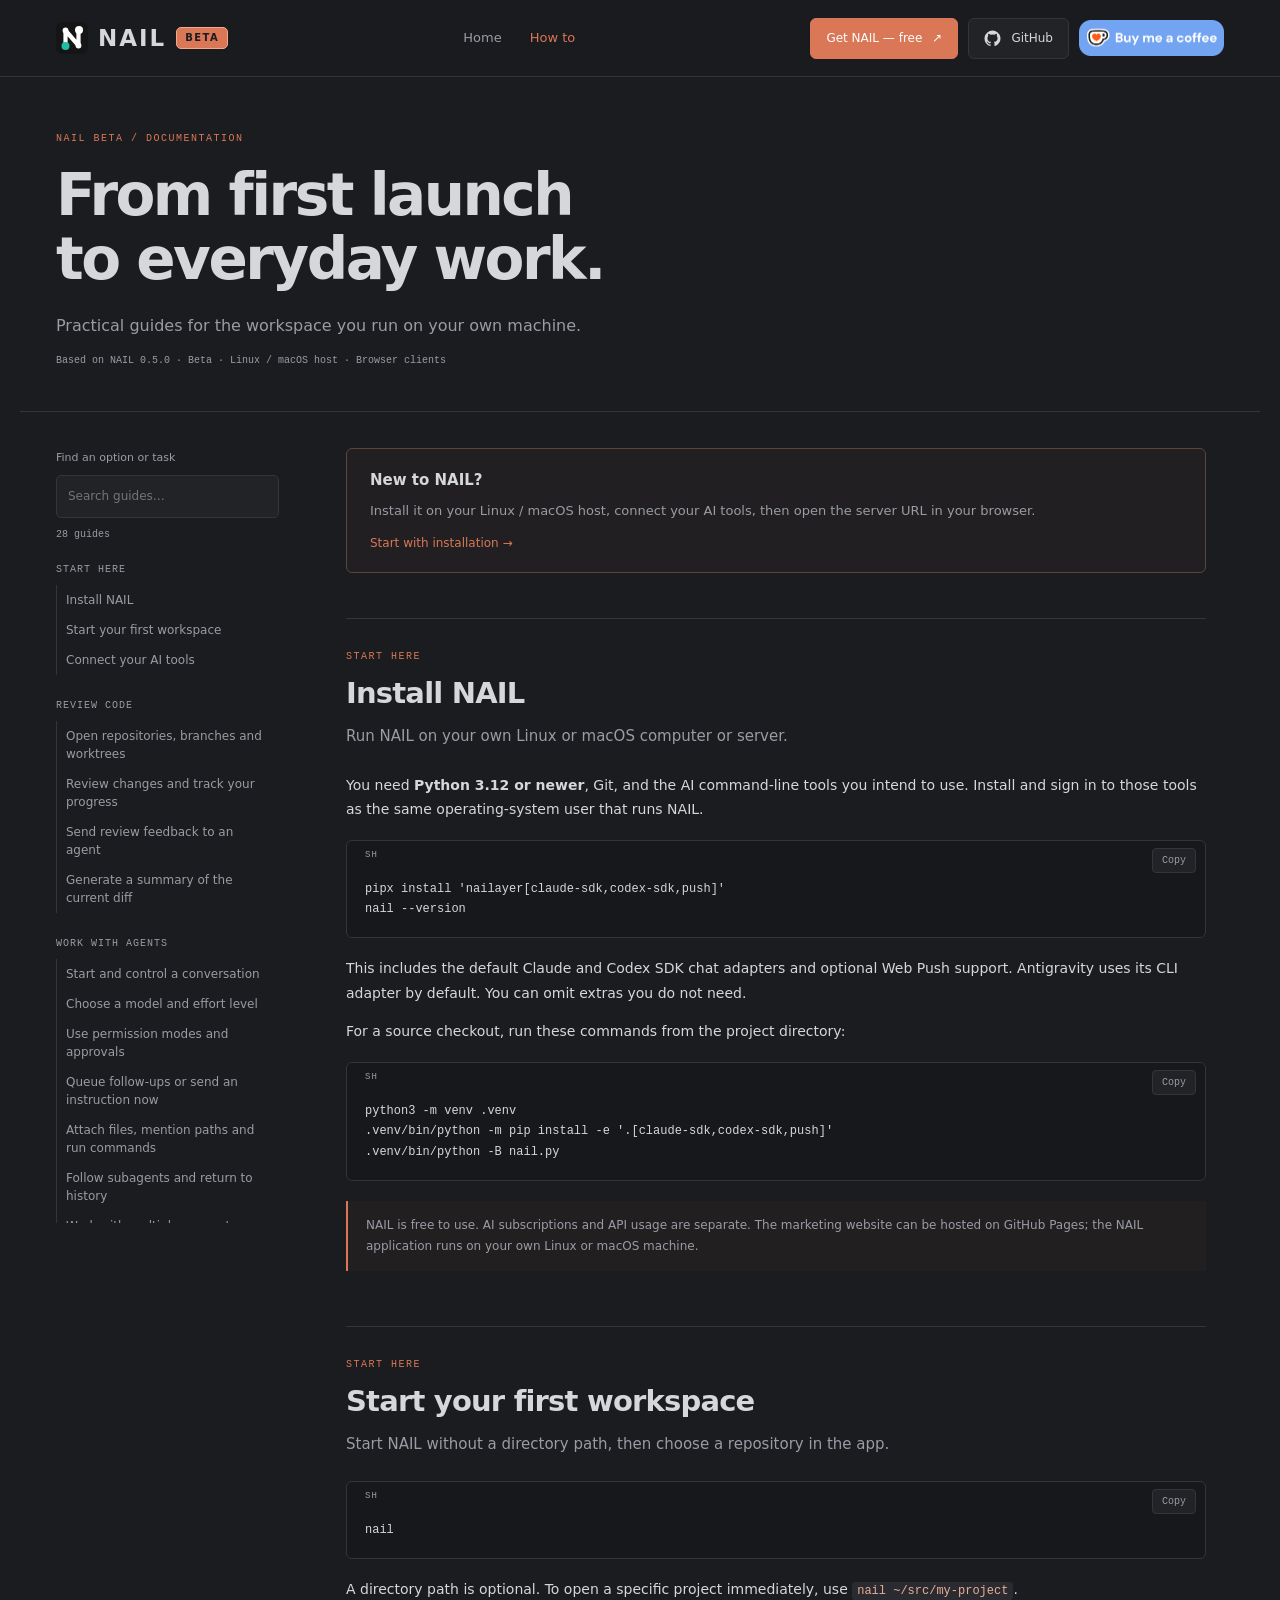
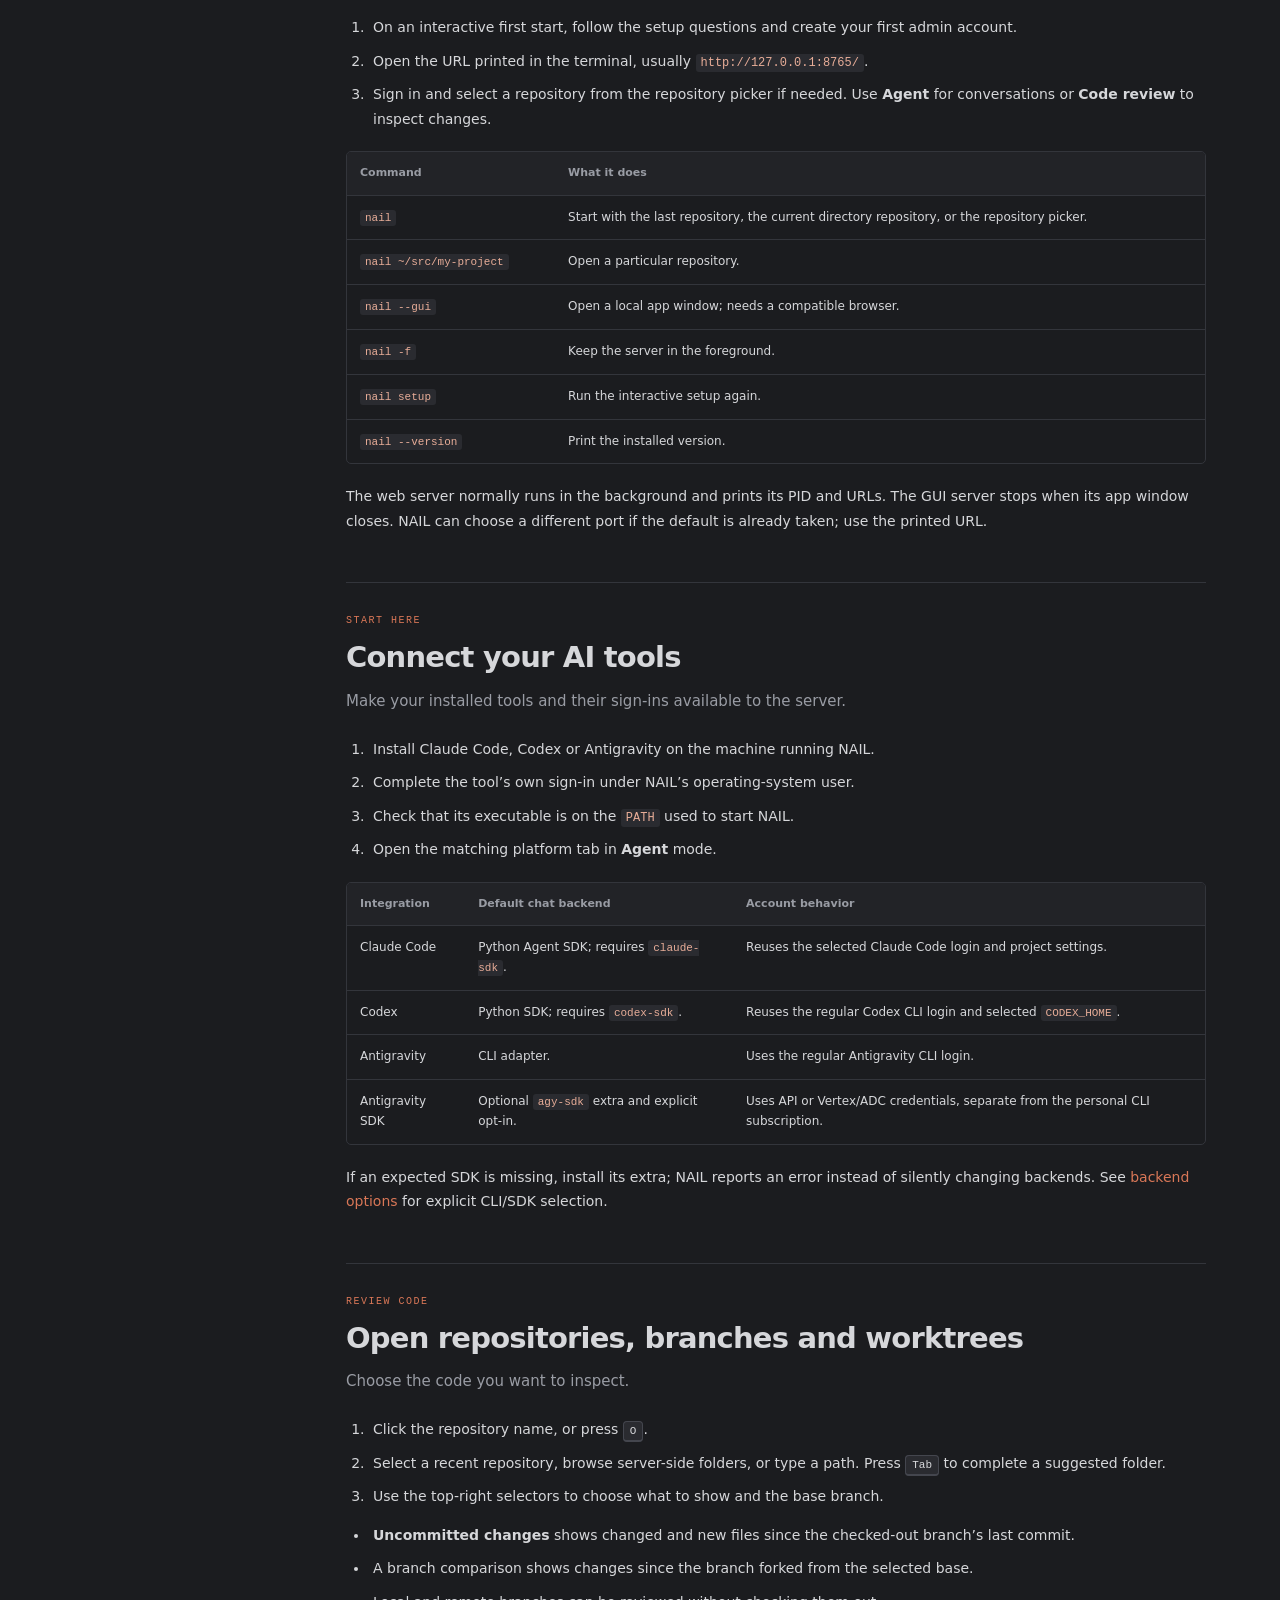
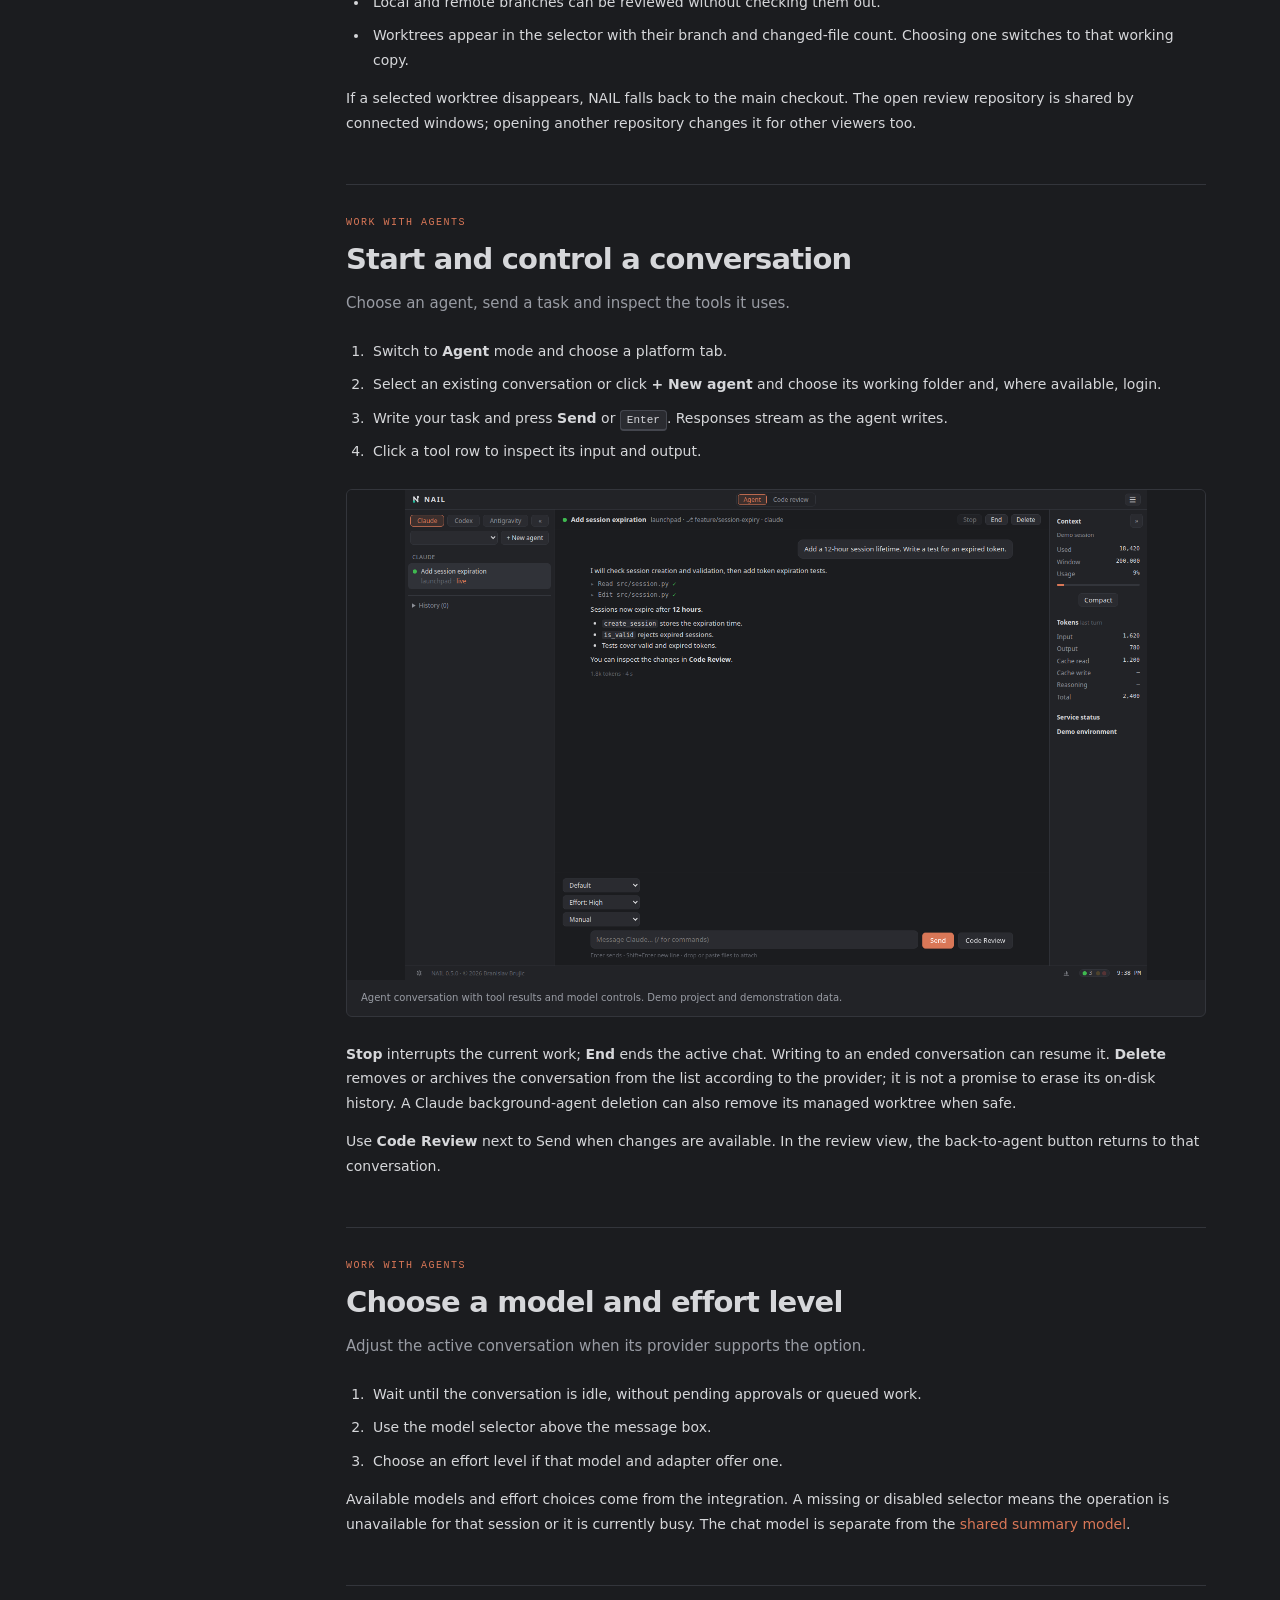
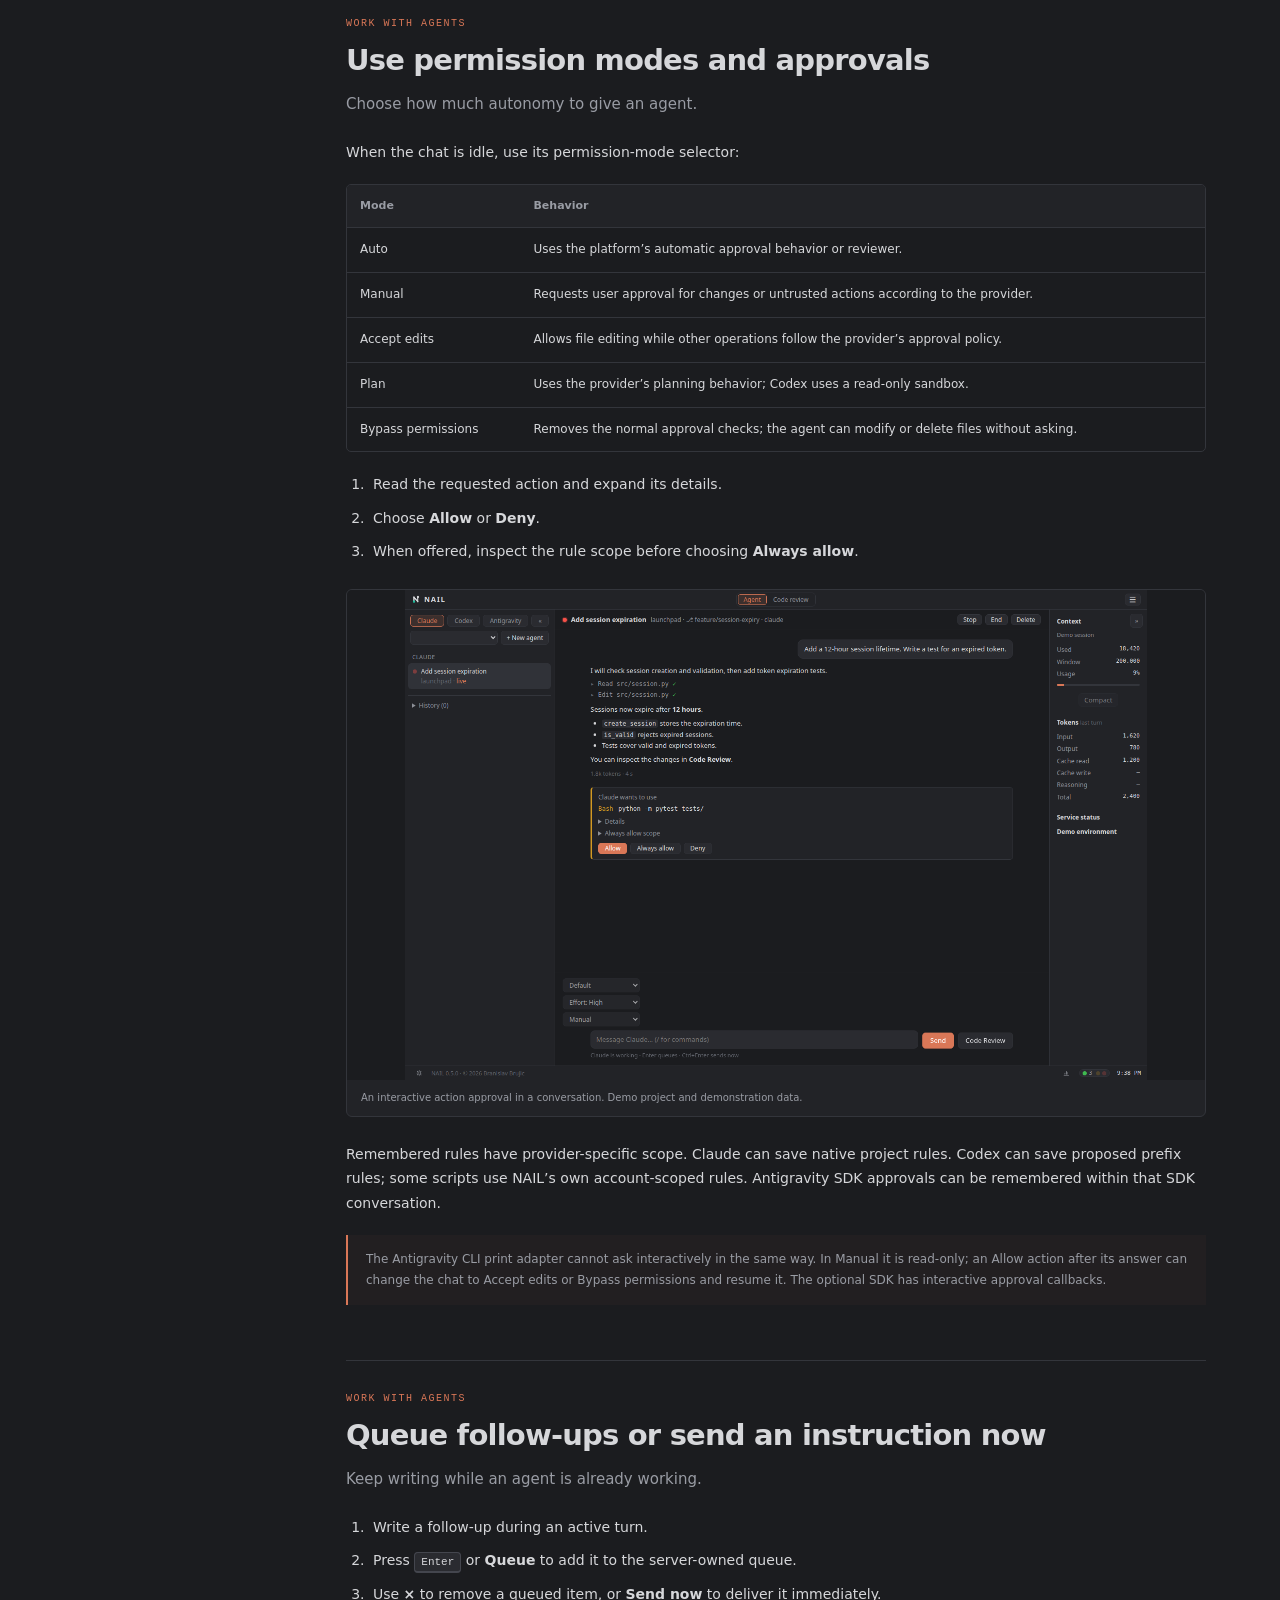
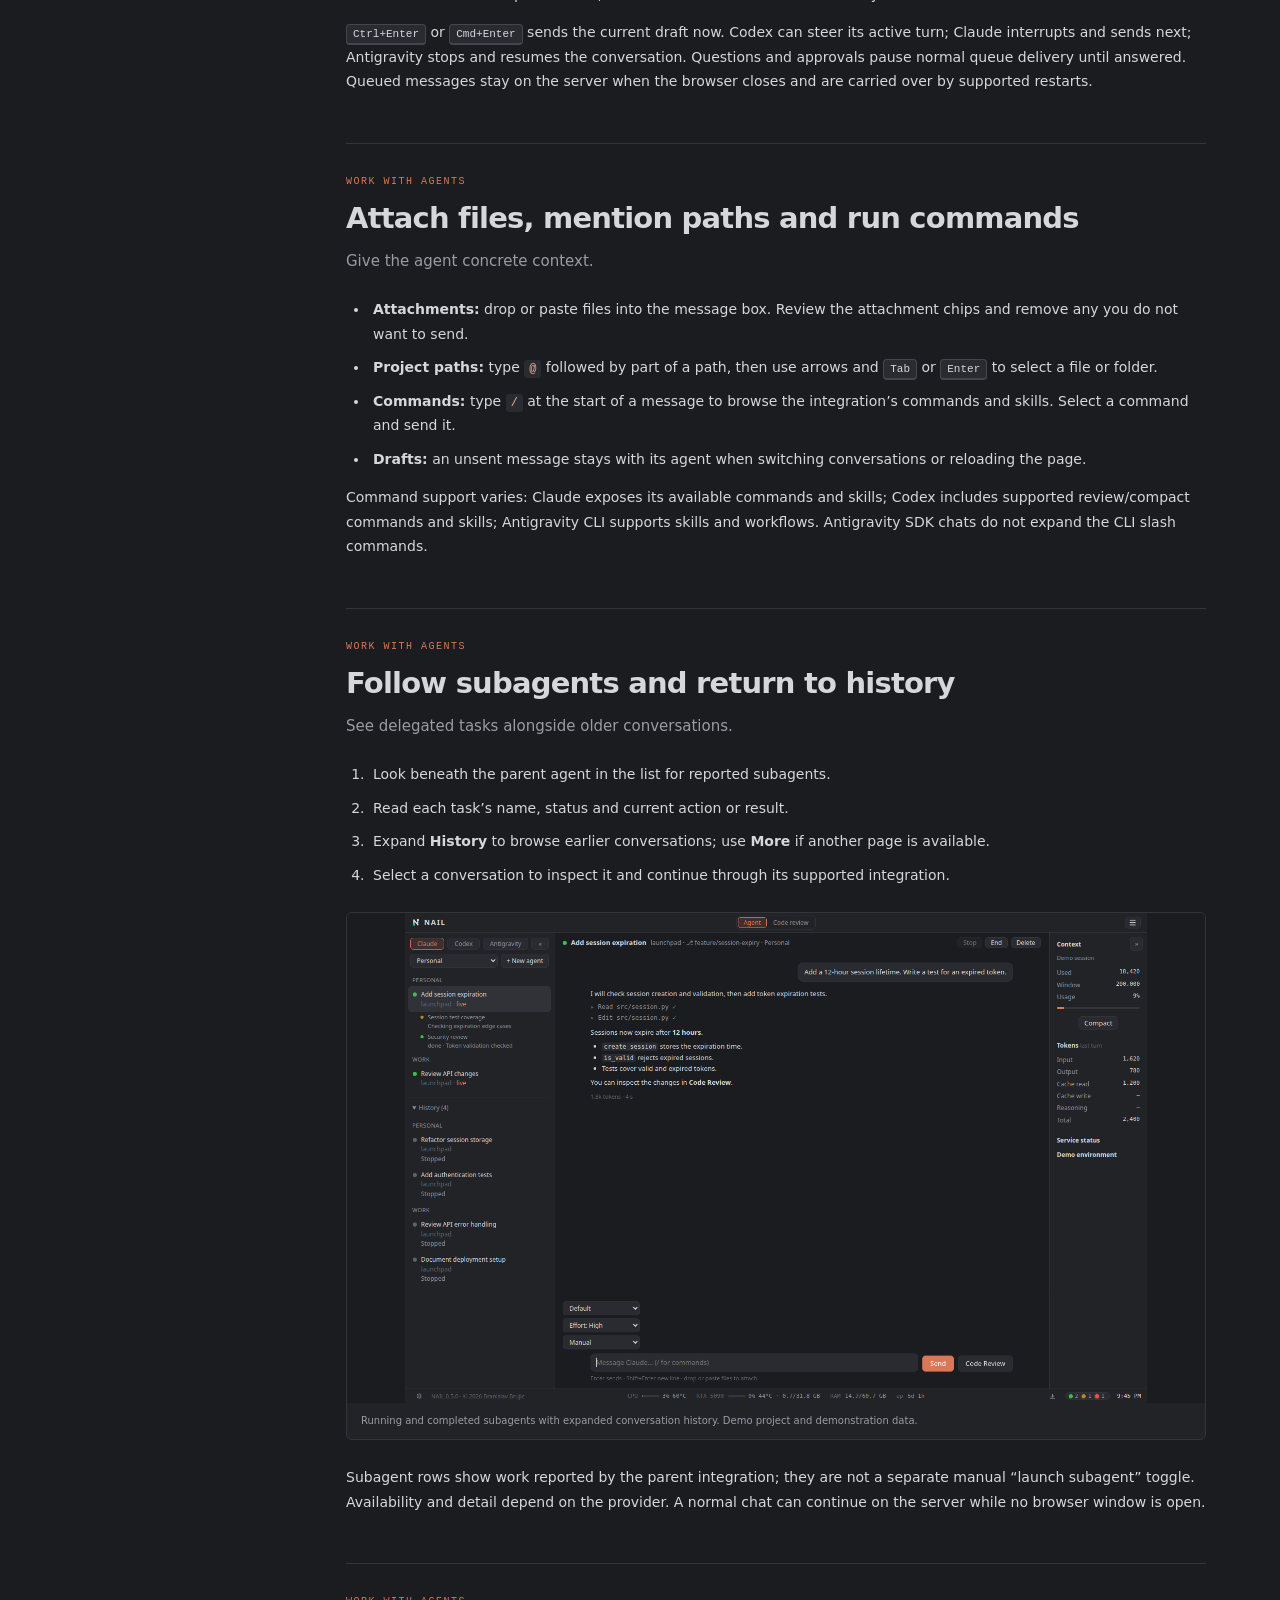
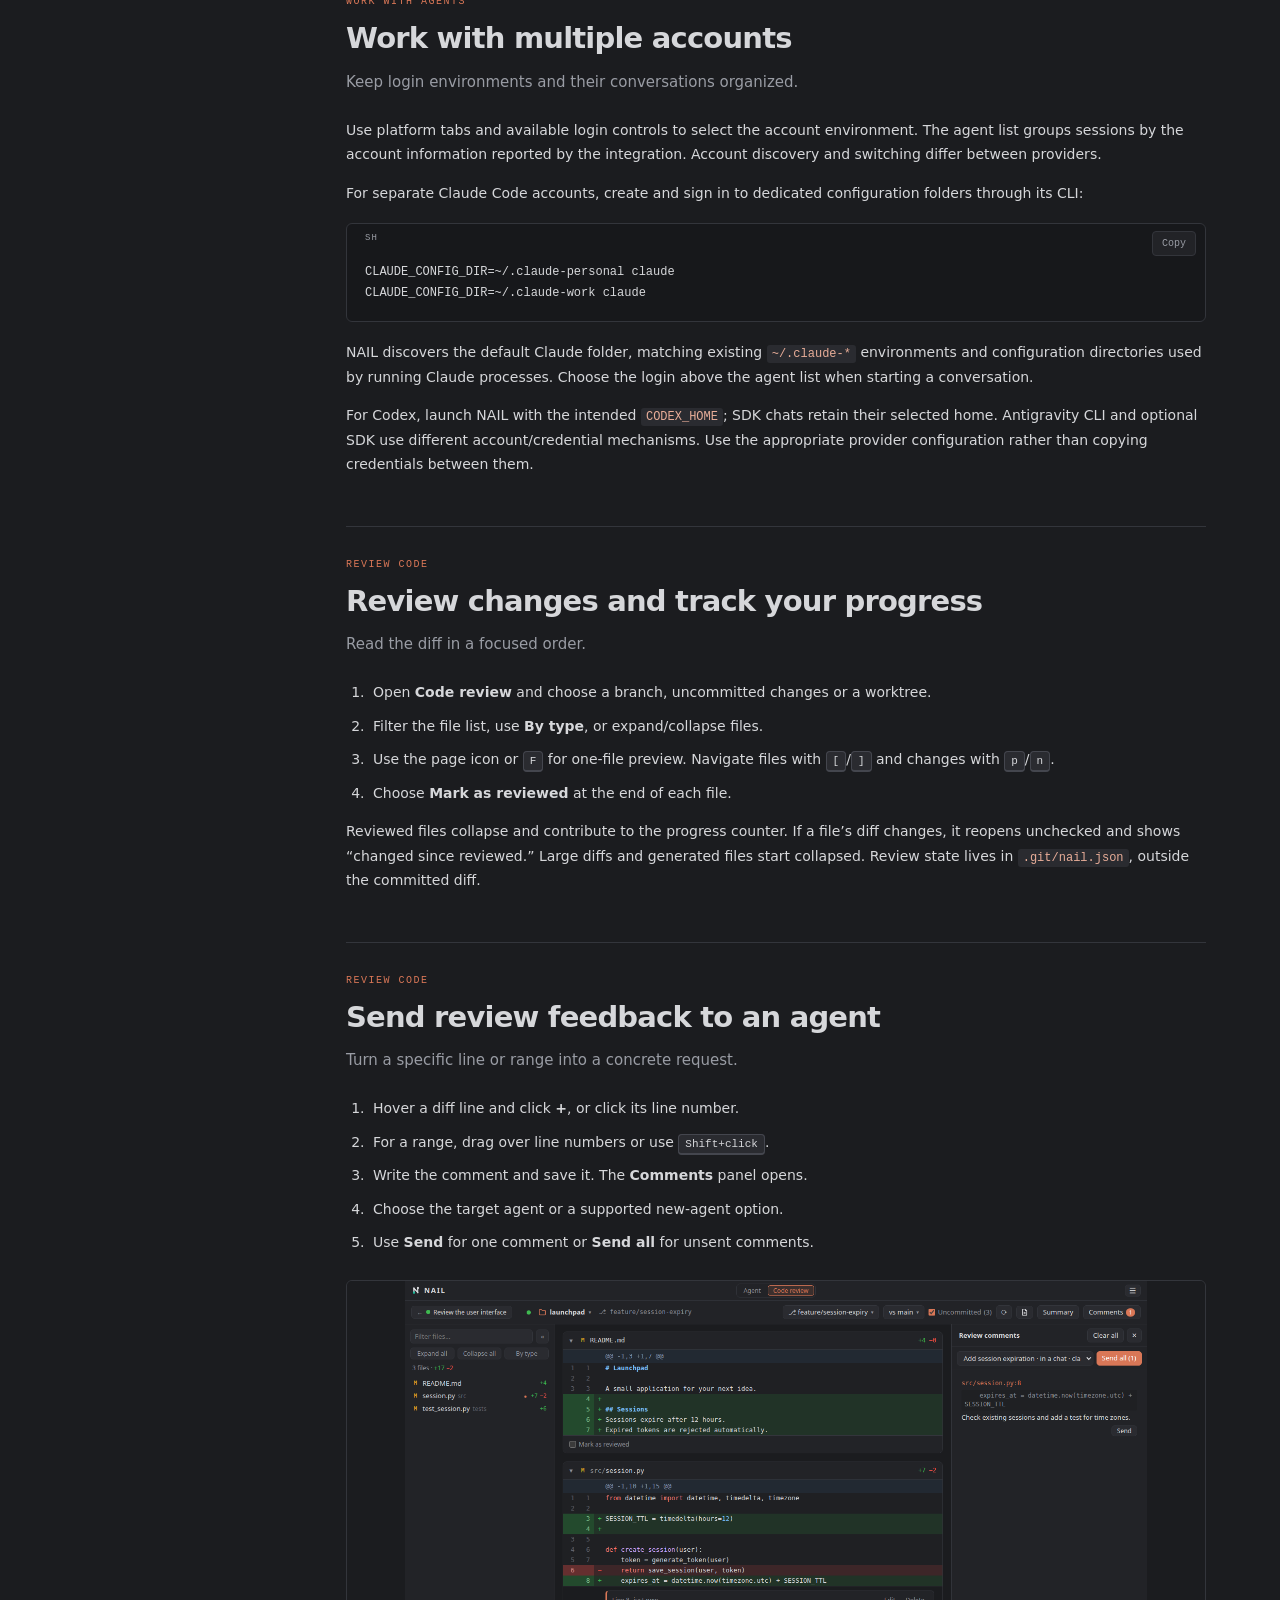
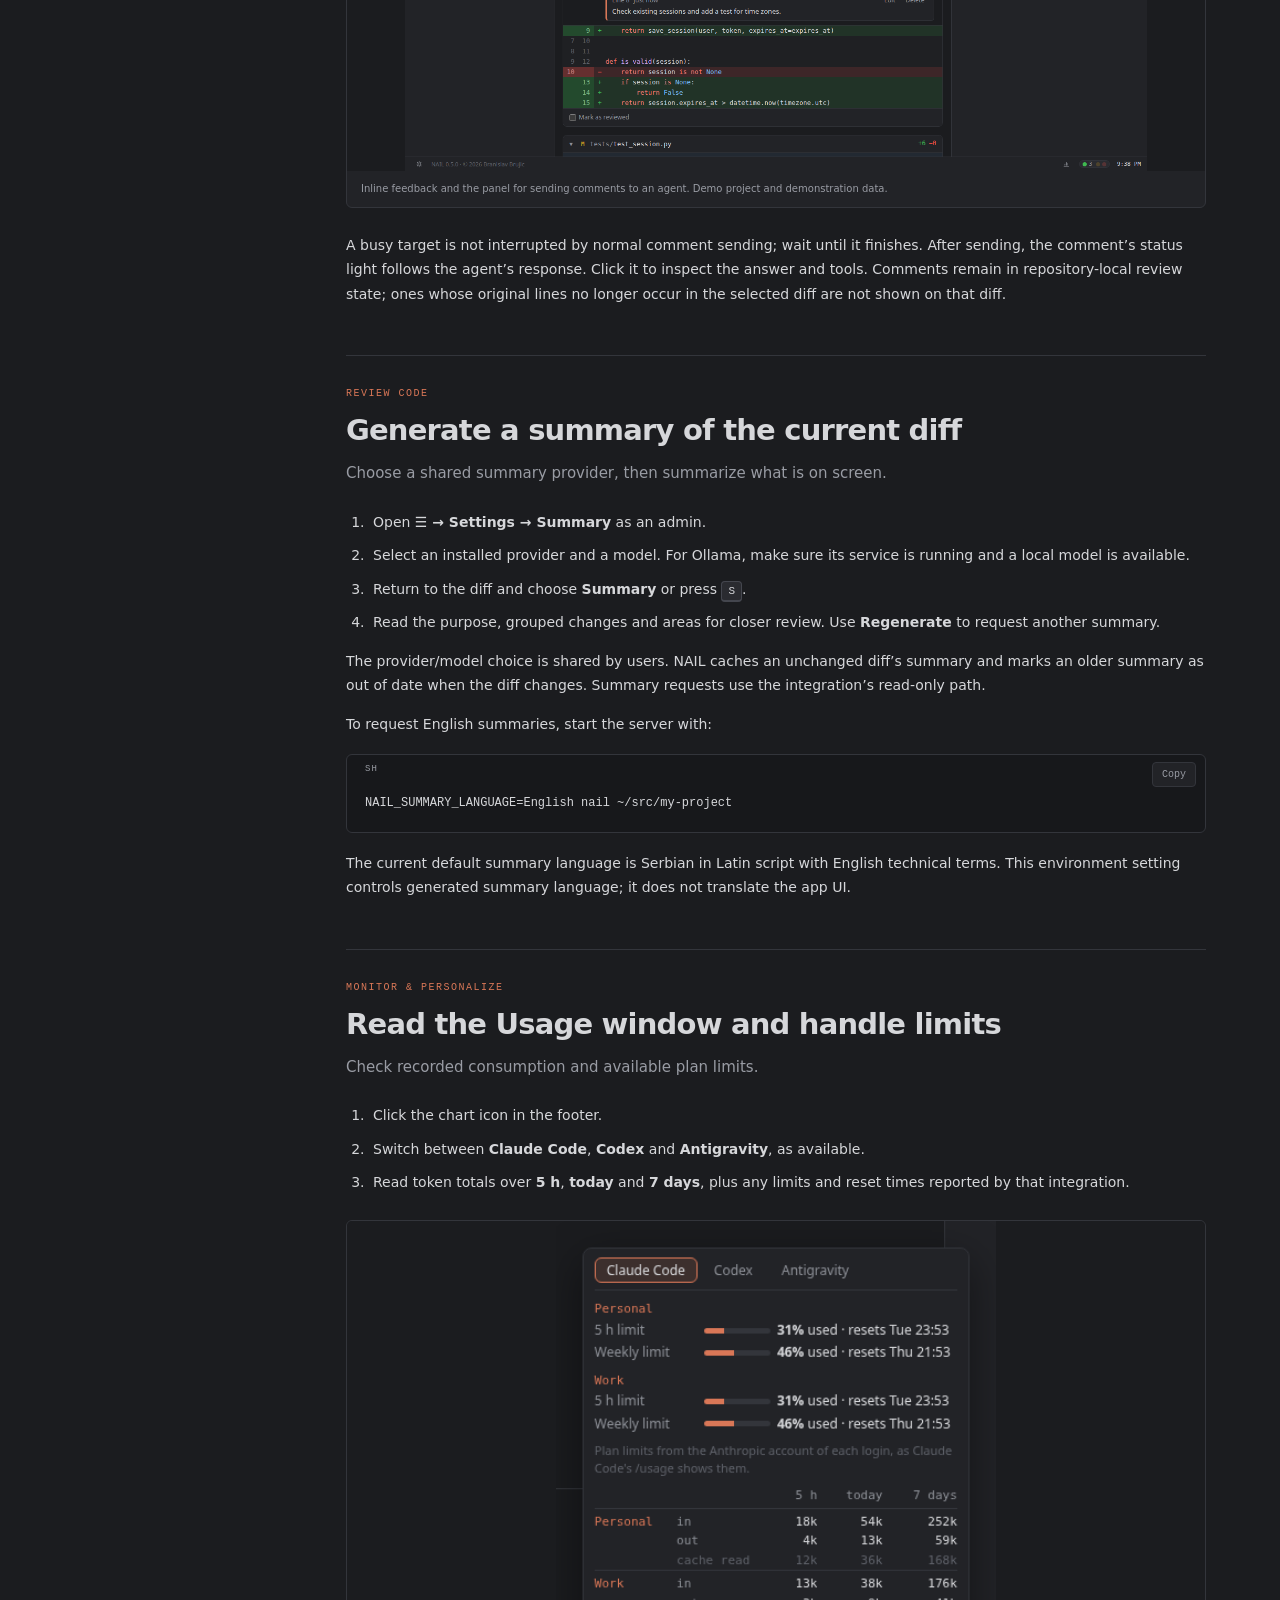
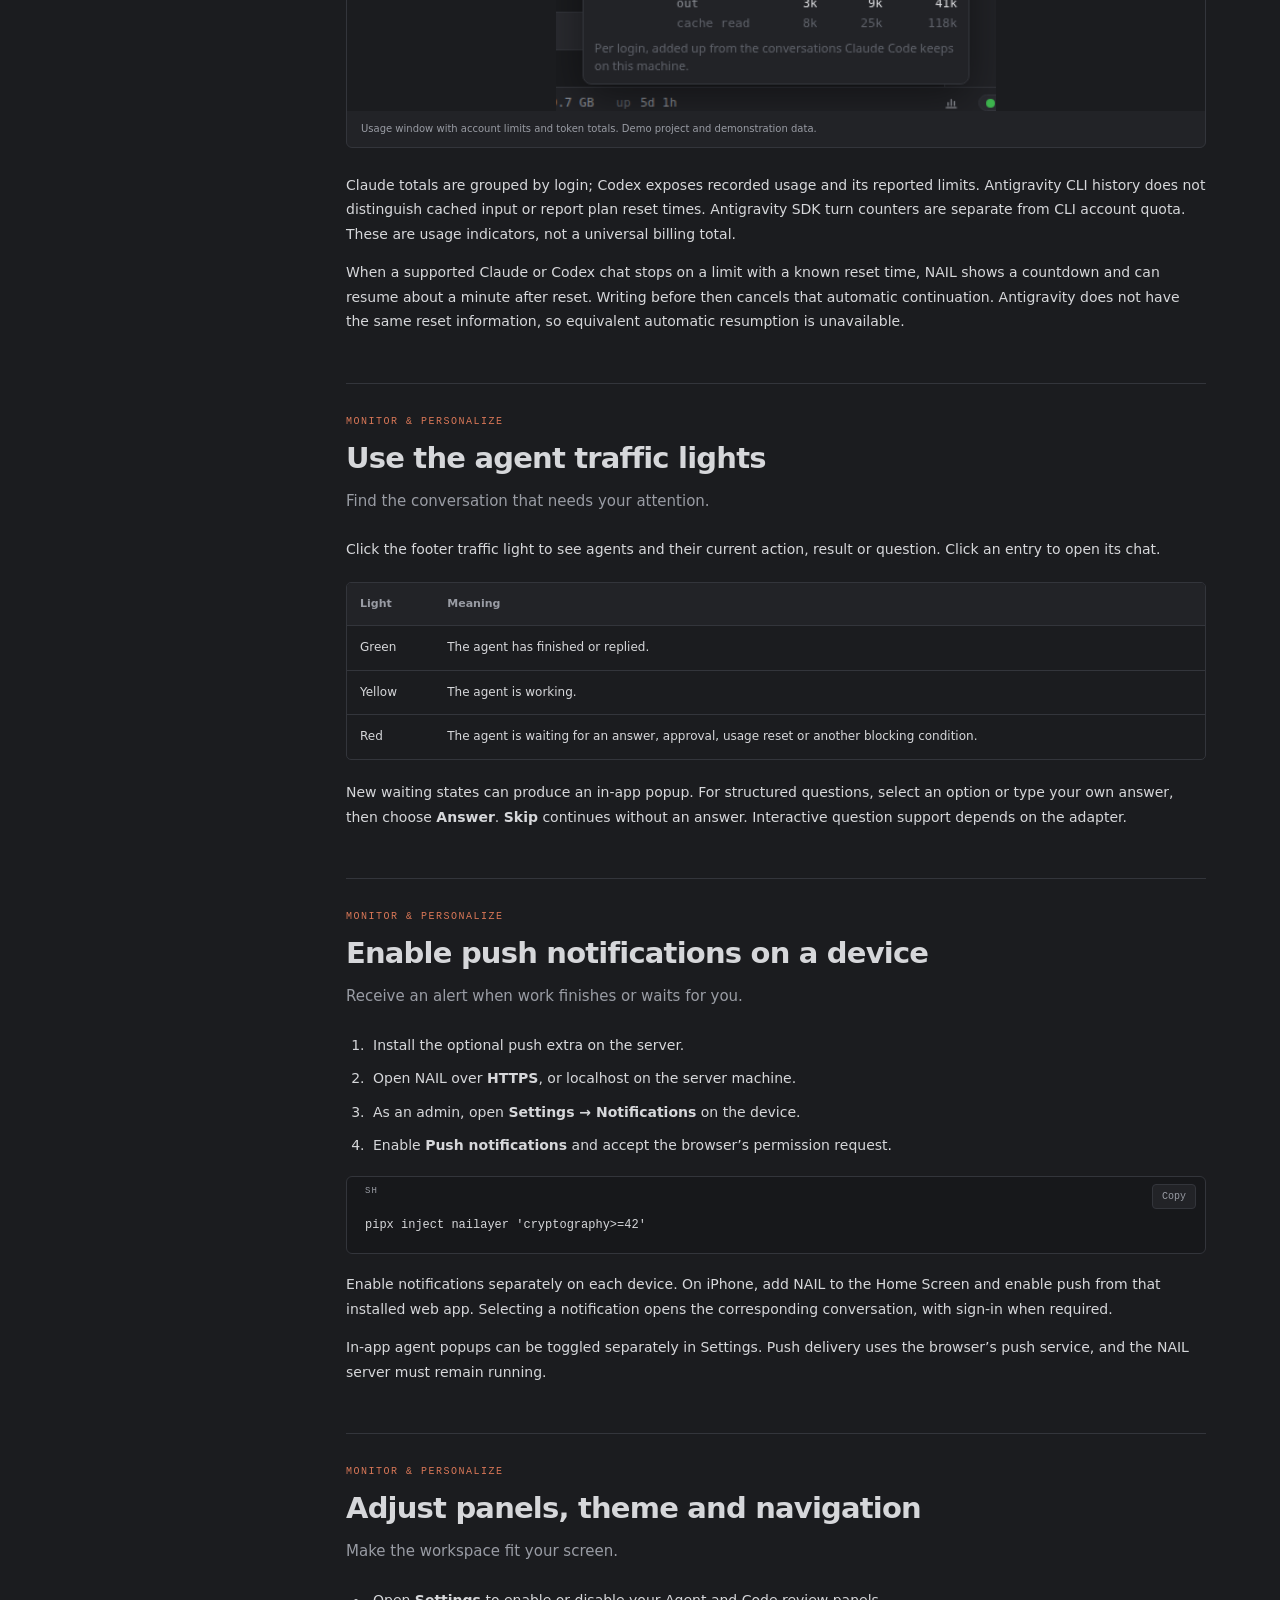
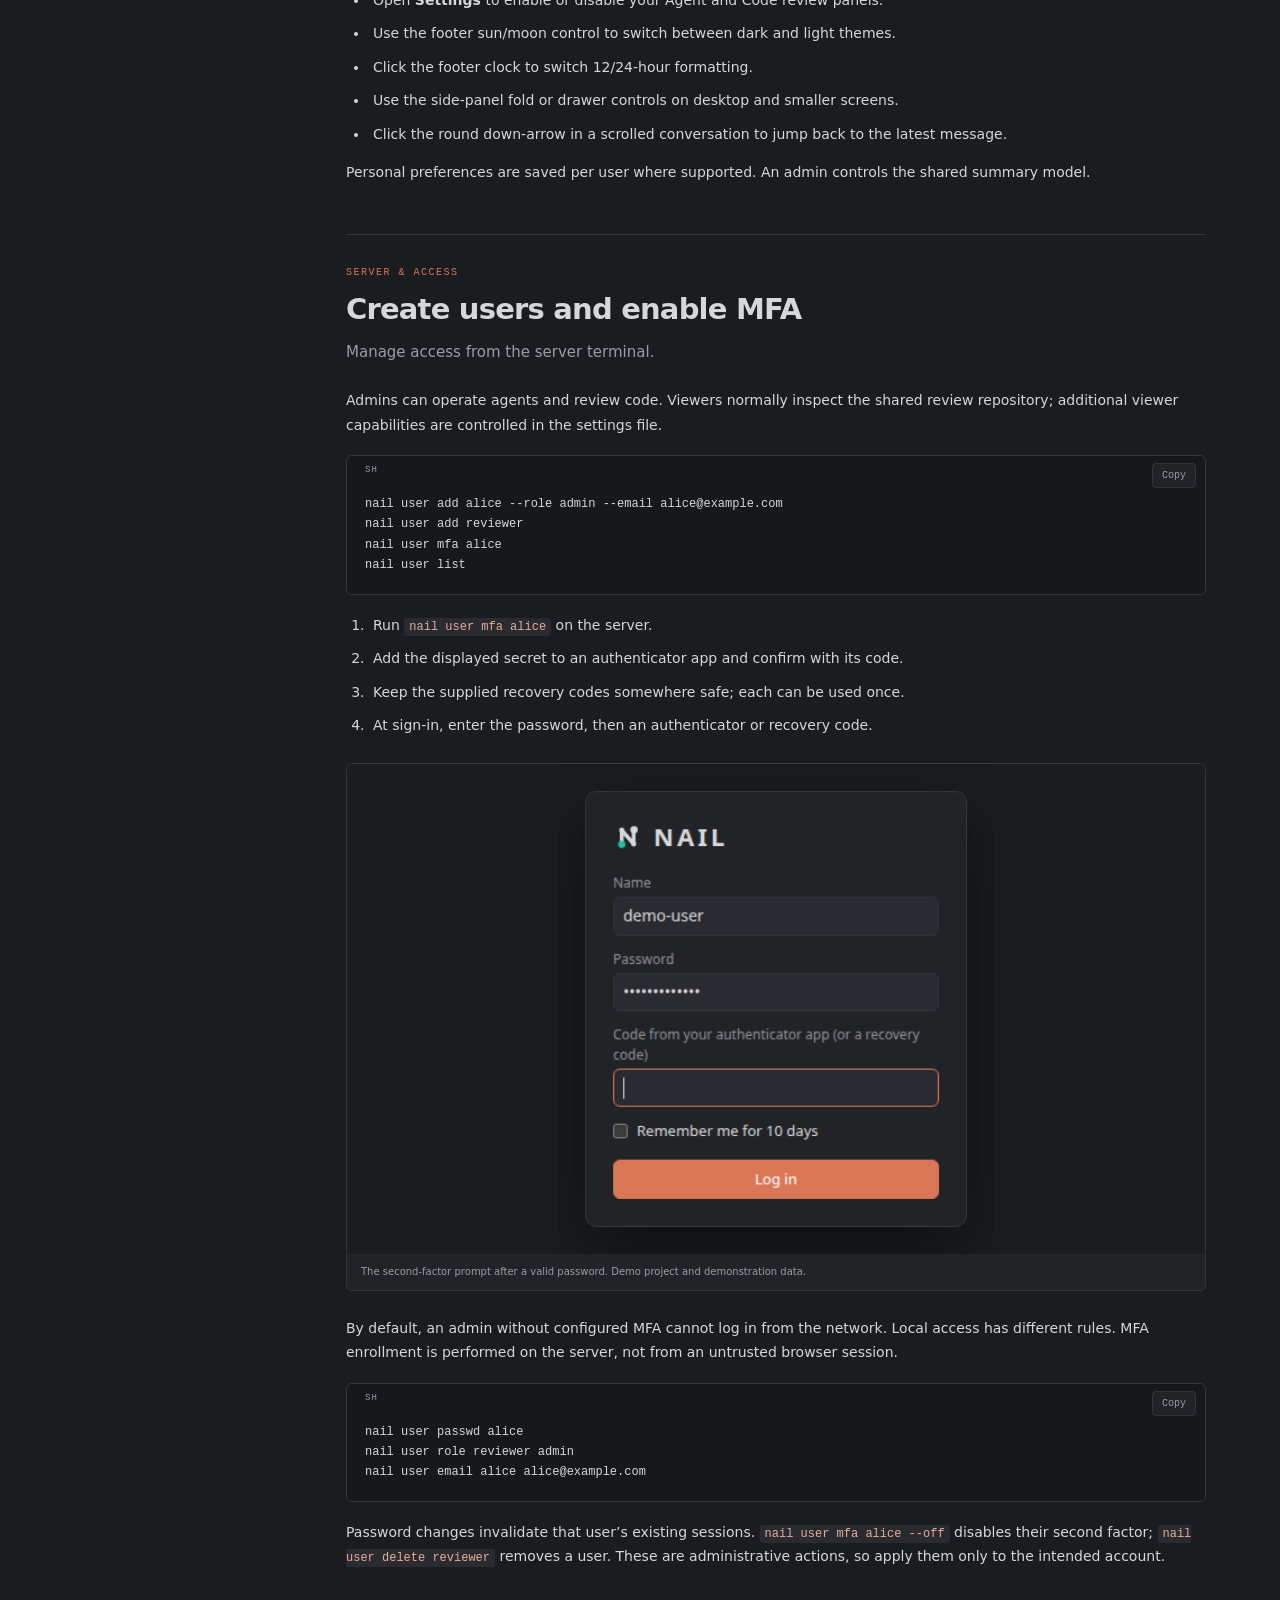
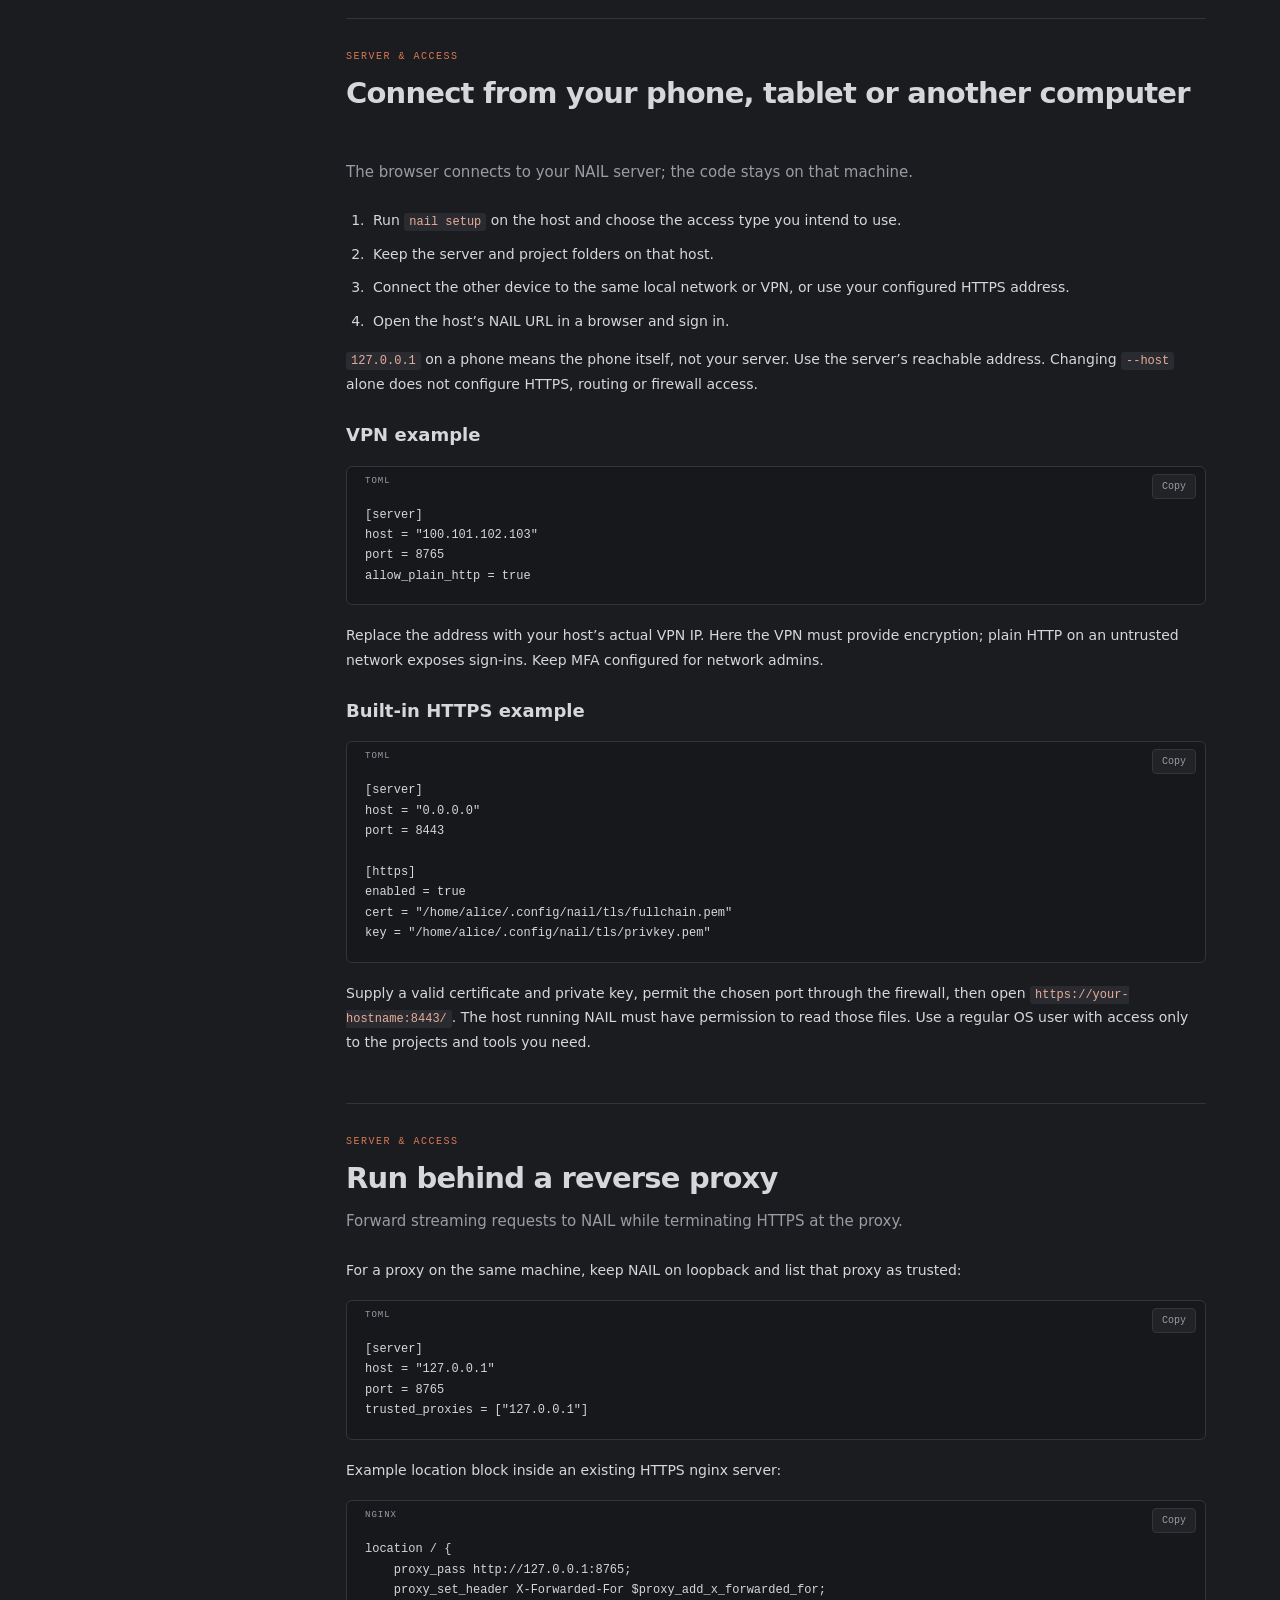
==== commit de21747d: "Move smaller beta badge beside header logo" ====
--- a/how-to.html
+++ b/how-to.html
@@ -1,4 +1,4 @@
-<!doctype html><html lang="en"><head><meta charset="utf-8"><meta name="viewport" content="width=device-width,initial-scale=1"><meta name="theme-color" content="#1b1c1f"><meta name="description" content="Learn how to install, configure and use NAIL: agents, permissions, code review, Usage, accounts, MFA and remote access."><title>How to use NAIL — Guides & configuration</title><link rel="icon" href="assets/nail.svg" type="image/svg+xml"><link rel="stylesheet" href="assets/docs.css"><script src="assets/docs.js" defer></script></head><body><a class="skip" href="#guides">Skip to guides</a><header><nav class="wrap" aria-label="Main navigation"><a class="brand" href="index.html"><img src="assets/nail.svg" alt="" width="32" height="32">NAIL</a><div class="navlinks"><a href="index.html">Home</a><a href="how-to.html" aria-current="page">How to</a></div><div class="header-actions"><a class="btn primary" href="index.html#installation">Get NAIL — free <span>↗</span></a><a class="btn github-placeholder" id="github-link" href="https://github.com/branislav-brujic/nail" aria-label="GitHub repository" target="_blank" rel="noopener noreferrer"><svg width="17" height="17" viewBox="0 0 24 24" fill="currentColor" aria-hidden="true"><path d="M12 .75a11.25 11.25 0 0 0-3.558 21.923c.563.105.769-.244.769-.542 0-.267-.01-.975-.015-1.914-3.13.68-3.79-1.508-3.79-1.508-.511-1.3-1.25-1.646-1.25-1.646-1.022-.699.077-.685.077-.685 1.13.08 1.725 1.16 1.725 1.16 1.005 1.722 2.638 1.225 3.28.937.102-.729.393-1.226.715-1.508-2.498-.284-5.124-1.249-5.124-5.56 0-1.228.439-2.232 1.16-3.019-.116-.284-.503-1.429.11-2.978 0 0 .945-.303 3.094 1.153a10.8 10.8 0 0 1 5.63 0c2.148-1.456 3.091-1.153 3.091-1.153.615 1.549.228 2.694.112 2.978.722.787 1.158 1.791 1.158 3.019 0 4.322-2.63 5.273-5.136 5.551.404.349.765 1.034.765 2.084 0 1.505-.014 2.719-.014 3.089 0 .3.203.653.774.542A11.25 11.25 0 0 0 12 .75Z"/></svg>GitHub</a><a class="kofi-link" href="https://ko-fi.com/branislavbrujic" target="_blank" rel="noopener noreferrer" aria-label="Support NAIL on Ko-fi"><img src="assets/kofi-support.png" alt="Buy me a coffee on Ko-fi" width="145" height="37"></a></div></nav></header><div class="wrap docs-hero"><div class="eyebrow">NAIL BETA / DOCUMENTATION</div><h1>From first launch<br>to everyday work.</h1><p>Practical guides for the workspace you run on your own machine.</p><div class="doc-version">Based on NAIL 0.5.0 · Beta · Linux / macOS host · Browser clients</div></div><div class="wrap docs-layout"><aside class="docs-side" aria-label="Documentation navigation"><label for="guide-search">Find an option or task</label><div class="search-wrap"><input id="guide-search" type="search" placeholder="Search guides…" autocomplete="off"><button id="clear-search" type="button" aria-label="Clear search" hidden>×</button></div><p id="search-status" role="status">28 guides</p><details class="toc" open><summary>Browse guides</summary><div id="table-of-contents"><div class="toc-group"><p>Start here</p><a href="#install" data-guide-link="install">Install NAIL</a><a href="#first-run" data-guide-link="first-run">Start your first workspace</a><a href="#connect-agents" data-guide-link="connect-agents">Connect your AI tools</a></div><div class="toc-group"><p>Review code</p><a href="#repositories" data-guide-link="repositories">Open repositories, branches and worktrees</a><a href="#review" data-guide-link="review">Review changes and track your progress</a><a href="#comments" data-guide-link="comments">Send review feedback to an agent</a><a href="#summaries" data-guide-link="summaries">Generate a summary of the current diff</a></div><div class="toc-group"><p>Work with agents</p><a href="#chat" data-guide-link="chat">Start and control a conversation</a><a href="#models" data-guide-link="models">Choose a model and effort level</a><a href="#permissions" data-guide-link="permissions">Use permission modes and approvals</a><a href="#queue" data-guide-link="queue">Queue follow-ups or send an instruction now</a><a href="#files-and-commands" data-guide-link="files-and-commands">Attach files, mention paths and run commands</a><a href="#subagents-history" data-guide-link="subagents-history">Follow subagents and return to history</a><a href="#accounts" data-guide-link="accounts">Work with multiple accounts</a></div><div class="toc-group"><p>Monitor & personalize</p><a href="#usage" data-guide-link="usage">Read the Usage window and handle limits</a><a href="#status" data-guide-link="status">Use the agent traffic lights</a><a href="#notifications" data-guide-link="notifications">Enable push notifications on a device</a><a href="#preferences" data-guide-link="preferences">Adjust panels, theme and navigation</a></div><div class="toc-group"><p>Server & access</p><a href="#users-mfa" data-guide-link="users-mfa">Create users and enable MFA</a><a href="#remote-access" data-guide-link="remote-access">Connect from your phone, tablet or another computer</a><a href="#proxy" data-guide-link="proxy">Run behind a reverse proxy</a><a href="#configuration" data-guide-link="configuration">Edit the settings file</a><a href="#sandbox" data-guide-link="sandbox">Limit agents to a project root</a></div><div class="toc-group"><p>Reference</p><a href="#backends" data-guide-link="backends">Choose CLI or SDK adapters</a><a href="#settings-reference" data-guide-link="settings-reference">Configuration reference</a><a href="#cli-environment" data-guide-link="cli-environment">CLI flags and environment variables</a><a href="#keyboard" data-guide-link="keyboard">Keyboard shortcuts</a><a href="#troubleshooting" data-guide-link="troubleshooting">Troubleshoot common problems</a></div></div></details></aside><main id="guides"><div class="quick-start"><strong>New to NAIL?</strong><p>Install it on your Linux / macOS host, connect your AI tools, then open the server URL in your browser.</p><a href="#install">Start with installation →</a></div><p id="no-results" hidden>No guides match your search. Try “MFA”, “queue”, “worktree” or “proxy”.</p><section class="guide" id="install" data-guide data-group="Start here"><div class="eyebrow">Start here</div><h2>Install NAIL<a class="anchor" href="#install" aria-label="Link to Install NAIL">#</a></h2><p class="guide-intro">Run NAIL on your own Linux or macOS computer or server.</p><p>You need <strong>Python 3.12 or newer</strong>, Git, and the AI command-line tools you intend to use. Install and sign in to those tools as the same operating-system user that runs NAIL.</p><pre data-language="sh"><code>pipx install &#x27;nailayer[claude-sdk,codex-sdk,push]&#x27;
+<!doctype html><html lang="en"><head><meta charset="utf-8"><meta name="viewport" content="width=device-width,initial-scale=1"><meta name="theme-color" content="#1b1c1f"><meta name="description" content="Learn how to install, configure and use NAIL: agents, permissions, code review, Usage, accounts, MFA and remote access."><title>How to use NAIL — Guides & configuration</title><link rel="icon" href="assets/nail.svg" type="image/svg+xml"><link rel="stylesheet" href="assets/docs.css"><script src="assets/docs.js" defer></script></head><body><a class="skip" href="#guides">Skip to guides</a><header><nav class="wrap" aria-label="Main navigation"><a class="brand" href="index.html"><img src="assets/nail.svg" alt="" width="32" height="32">NAIL<span class="brand-beta">BETA</span></a><div class="navlinks"><a href="index.html">Home</a><a href="how-to.html" aria-current="page">How to</a></div><div class="header-actions"><a class="btn primary" href="index.html#installation">Get NAIL — free <span>↗</span></a><a class="btn github-placeholder" id="github-link" href="https://github.com/branislav-brujic/nail" aria-label="GitHub repository" target="_blank" rel="noopener noreferrer"><svg width="17" height="17" viewBox="0 0 24 24" fill="currentColor" aria-hidden="true"><path d="M12 .75a11.25 11.25 0 0 0-3.558 21.923c.563.105.769-.244.769-.542 0-.267-.01-.975-.015-1.914-3.13.68-3.79-1.508-3.79-1.508-.511-1.3-1.25-1.646-1.25-1.646-1.022-.699.077-.685.077-.685 1.13.08 1.725 1.16 1.725 1.16 1.005 1.722 2.638 1.225 3.28.937.102-.729.393-1.226.715-1.508-2.498-.284-5.124-1.249-5.124-5.56 0-1.228.439-2.232 1.16-3.019-.116-.284-.503-1.429.11-2.978 0 0 .945-.303 3.094 1.153a10.8 10.8 0 0 1 5.63 0c2.148-1.456 3.091-1.153 3.091-1.153.615 1.549.228 2.694.112 2.978.722.787 1.158 1.791 1.158 3.019 0 4.322-2.63 5.273-5.136 5.551.404.349.765 1.034.765 2.084 0 1.505-.014 2.719-.014 3.089 0 .3.203.653.774.542A11.25 11.25 0 0 0 12 .75Z"/></svg>GitHub</a><a class="kofi-link" href="https://ko-fi.com/branislavbrujic" target="_blank" rel="noopener noreferrer" aria-label="Support NAIL on Ko-fi"><img src="assets/kofi-support.png" alt="Buy me a coffee on Ko-fi" width="145" height="37"></a></div></nav></header><div class="wrap docs-hero"><div class="eyebrow">NAIL BETA / DOCUMENTATION</div><h1>From first launch<br>to everyday work.</h1><p>Practical guides for the workspace you run on your own machine.</p><div class="doc-version">Based on NAIL 0.5.0 · Beta · Linux / macOS host · Browser clients</div></div><div class="wrap docs-layout"><aside class="docs-side" aria-label="Documentation navigation"><label for="guide-search">Find an option or task</label><div class="search-wrap"><input id="guide-search" type="search" placeholder="Search guides…" autocomplete="off"><button id="clear-search" type="button" aria-label="Clear search" hidden>×</button></div><p id="search-status" role="status">28 guides</p><details class="toc" open><summary>Browse guides</summary><div id="table-of-contents"><div class="toc-group"><p>Start here</p><a href="#install" data-guide-link="install">Install NAIL</a><a href="#first-run" data-guide-link="first-run">Start your first workspace</a><a href="#connect-agents" data-guide-link="connect-agents">Connect your AI tools</a></div><div class="toc-group"><p>Review code</p><a href="#repositories" data-guide-link="repositories">Open repositories, branches and worktrees</a><a href="#review" data-guide-link="review">Review changes and track your progress</a><a href="#comments" data-guide-link="comments">Send review feedback to an agent</a><a href="#summaries" data-guide-link="summaries">Generate a summary of the current diff</a></div><div class="toc-group"><p>Work with agents</p><a href="#chat" data-guide-link="chat">Start and control a conversation</a><a href="#models" data-guide-link="models">Choose a model and effort level</a><a href="#permissions" data-guide-link="permissions">Use permission modes and approvals</a><a href="#queue" data-guide-link="queue">Queue follow-ups or send an instruction now</a><a href="#files-and-commands" data-guide-link="files-and-commands">Attach files, mention paths and run commands</a><a href="#subagents-history" data-guide-link="subagents-history">Follow subagents and return to history</a><a href="#accounts" data-guide-link="accounts">Work with multiple accounts</a></div><div class="toc-group"><p>Monitor & personalize</p><a href="#usage" data-guide-link="usage">Read the Usage window and handle limits</a><a href="#status" data-guide-link="status">Use the agent traffic lights</a><a href="#notifications" data-guide-link="notifications">Enable push notifications on a device</a><a href="#preferences" data-guide-link="preferences">Adjust panels, theme and navigation</a></div><div class="toc-group"><p>Server & access</p><a href="#users-mfa" data-guide-link="users-mfa">Create users and enable MFA</a><a href="#remote-access" data-guide-link="remote-access">Connect from your phone, tablet or another computer</a><a href="#proxy" data-guide-link="proxy">Run behind a reverse proxy</a><a href="#configuration" data-guide-link="configuration">Edit the settings file</a><a href="#sandbox" data-guide-link="sandbox">Limit agents to a project root</a></div><div class="toc-group"><p>Reference</p><a href="#backends" data-guide-link="backends">Choose CLI or SDK adapters</a><a href="#settings-reference" data-guide-link="settings-reference">Configuration reference</a><a href="#cli-environment" data-guide-link="cli-environment">CLI flags and environment variables</a><a href="#keyboard" data-guide-link="keyboard">Keyboard shortcuts</a><a href="#troubleshooting" data-guide-link="troubleshooting">Troubleshoot common problems</a></div></div></details></aside><main id="guides"><div class="quick-start"><strong>New to NAIL?</strong><p>Install it on your Linux / macOS host, connect your AI tools, then open the server URL in your browser.</p><a href="#install">Start with installation →</a></div><p id="no-results" hidden>No guides match your search. Try “MFA”, “queue”, “worktree” or “proxy”.</p><section class="guide" id="install" data-guide data-group="Start here"><div class="eyebrow">Start here</div><h2>Install NAIL<a class="anchor" href="#install" aria-label="Link to Install NAIL">#</a></h2><p class="guide-intro">Run NAIL on your own Linux or macOS computer or server.</p><p>You need <strong>Python 3.12 or newer</strong>, Git, and the AI command-line tools you intend to use. Install and sign in to those tools as the same operating-system user that runs NAIL.</p><pre data-language="sh"><code>pipx install &#x27;nailayer[claude-sdk,codex-sdk,push]&#x27;
 nail --version</code></pre><p>This includes the default Claude and Codex SDK chat adapters and optional Web Push support. Antigravity uses its CLI adapter by default. You can omit extras you do not need.</p><p>For a source checkout, run these commands from the project directory:</p><pre data-language="sh"><code>python3 -m venv .venv
 .venv/bin/python -m pip install -e &#x27;.[claude-sdk,codex-sdk,push]&#x27;
 .venv/bin/python -B nail.py</code></pre><div class="note">NAIL is free to use. AI subscriptions and API usage are separate. The marketing website can be hosted on GitHub Pages; the NAIL application runs on your own Linux or macOS machine.</div></section><section class="guide" id="first-run" data-guide data-group="Start here"><div class="eyebrow">Start here</div><h2>Start your first workspace<a class="anchor" href="#first-run" aria-label="Link to Start your first workspace">#</a></h2><p class="guide-intro">Start NAIL without a directory path, then choose a repository in the app.</p><pre data-language="sh"><code>nail</code></pre><p>A directory path is optional. To open a specific project immediately, use <code>nail ~/src/my-project</code>.</p><ol><li>On an interactive first start, follow the setup questions and create your first admin account.</li><li>Open the URL printed in the terminal, usually <code>http://127.0.0.1:8765/</code>.</li><li>Sign in and select a repository from the repository picker if needed. Use <strong>Agent</strong> for conversations or <strong>Code review</strong> to inspect changes.</li></ol><div class="table-scroll"><table><thead><tr><th>Command</th><th>What it does</th></tr></thead><tbody><tr><td><code>nail</code></td><td>Start with the last repository, the current directory repository, or the repository picker.</td></tr><tr><td><code>nail ~/src/my-project</code></td><td>Open a particular repository.</td></tr><tr><td><code>nail --gui</code></td><td>Open a local app window; needs a compatible browser.</td></tr><tr><td><code>nail -f</code></td><td>Keep the server in the foreground.</td></tr><tr><td><code>nail setup</code></td><td>Run the interactive setup again.</td></tr><tr><td><code>nail --version</code></td><td>Print the installed version.</td></tr></tbody></table></div><p>The web server normally runs in the background and prints its PID and URLs. The GUI server stops when its app window closes. NAIL can choose a different port if the default is already taken; use the printed URL.</p></section><section class="guide" id="connect-agents" data-guide data-group="Start here"><div class="eyebrow">Start here</div><h2>Connect your AI tools<a class="anchor" href="#connect-agents" aria-label="Link to Connect your AI tools">#</a></h2><p class="guide-intro">Make your installed tools and their sign-ins available to the server.</p><ol><li>Install Claude Code, Codex or Antigravity on the machine running NAIL.</li><li>Complete the tool’s own sign-in under NAIL’s operating-system user.</li><li>Check that its executable is on the <code>PATH</code> used to start NAIL.</li><li>Open the matching platform tab in <strong>Agent</strong> mode.</li></ol><div class="table-scroll"><table><thead><tr><th>Integration</th><th>Default chat backend</th><th>Account behavior</th></tr></thead><tbody><tr><td>Claude Code</td><td>Python Agent SDK; requires <code>claude-sdk</code>.</td><td>Reuses the selected Claude Code login and project settings.</td></tr><tr><td>Codex</td><td>Python SDK; requires <code>codex-sdk</code>.</td><td>Reuses the regular Codex CLI login and selected <code>CODEX_HOME</code>.</td></tr><tr><td>Antigravity</td><td>CLI adapter.</td><td>Uses the regular Antigravity CLI login.</td></tr><tr><td>Antigravity SDK</td><td>Optional <code>agy-sdk</code> extra and explicit opt-in.</td><td>Uses API or Vertex/ADC credentials, separate from the personal CLI subscription.</td></tr></tbody></table></div><p>If an expected SDK is missing, install its extra; NAIL reports an error instead of silently changing backends. See <a href="#backends">backend options</a> for explicit CLI/SDK selection.</p></section><section class="guide" id="repositories" data-guide data-group="Review code"><div class="eyebrow">Review code</div><h2>Open repositories, branches and worktrees<a class="anchor" href="#repositories" aria-label="Link to Open repositories, branches and worktrees">#</a></h2><p class="guide-intro">Choose the code you want to inspect.</p><ol><li>Click the repository name, or press <kbd>O</kbd>.</li><li>Select a recent repository, browse server-side folders, or type a path. Press <kbd>Tab</kbd> to complete a suggested folder.</li><li>Use the top-right selectors to choose what to show and the base branch.</li></ol><ul><li><strong>Uncommitted changes</strong> shows changed and new files since the checked-out branch’s last commit.</li><li>A branch comparison shows changes since the branch forked from the selected base.</li><li>Local and remote branches can be reviewed without checking them out.</li><li>Worktrees appear in the selector with their branch and changed-file count. Choosing one switches to that working copy.</li></ul><p>If a selected worktree disappears, NAIL falls back to the main checkout. The open review repository is shared by connected windows; opening another repository changes it for other viewers too.</p></section><section class="guide" id="chat" data-guide data-group="Work with agents"><div class="eyebrow">Work with agents</div><h2>Start and control a conversation<a class="anchor" href="#chat" aria-label="Link to Start and control a conversation">#</a></h2><p class="guide-intro">Choose an agent, send a task and inspect the tools it uses.</p><ol><li>Switch to <strong>Agent</strong> mode and choose a platform tab.</li><li>Select an existing conversation or click <strong>+ New agent</strong> and choose its working folder and, where available, login.</li><li>Write your task and press <strong>Send</strong> or <kbd>Enter</kbd>. Responses stream as the agent writes.</li><li>Click a tool row to inspect its input and output.</li></ol><figure><a href="assets/agents-en.png"><img src="assets/agents-en.png" alt="Agent conversation with tool results and model controls." loading="lazy"></a><figcaption>Agent conversation with tool results and model controls. Demo project and demonstration data.</figcaption></figure><p><strong>Stop</strong> interrupts the current work; <strong>End</strong> ends the active chat. Writing to an ended conversation can resume it. <strong>Delete</strong> removes or archives the conversation from the list according to the provider; it is not a promise to erase its on-disk history. A Claude background-agent deletion can also remove its managed worktree when safe.</p><p>Use <strong>Code Review</strong> next to Send when changes are available. In the review view, the back-to-agent button returns to that conversation.</p></section><section class="guide" id="models" data-guide data-group="Work with agents"><div class="eyebrow">Work with agents</div><h2>Choose a model and effort level<a class="anchor" href="#models" aria-label="Link to Choose a model and effort level">#</a></h2><p class="guide-intro">Adjust the active conversation when its provider supports the option.</p><ol><li>Wait until the conversation is idle, without pending approvals or queued work.</li><li>Use the model selector above the message box.</li><li>Choose an effort level if that model and adapter offer one.</li></ol><p>Available models and effort choices come from the integration. A missing or disabled selector means the operation is unavailable for that session or it is currently busy. The chat model is separate from the <a href="#summaries">shared summary model</a>.</p></section><section class="guide" id="permissions" data-guide data-group="Work with agents"><div class="eyebrow">Work with agents</div><h2>Use permission modes and approvals<a class="anchor" href="#permissions" aria-label="Link to Use permission modes and approvals">#</a></h2><p class="guide-intro">Choose how much autonomy to give an agent.</p><p>When the chat is idle, use its permission-mode selector:</p><div class="table-scroll"><table><thead><tr><th>Mode</th><th>Behavior</th></tr></thead><tbody><tr><td>Auto</td><td>Uses the platform’s automatic approval behavior or reviewer.</td></tr><tr><td>Manual</td><td>Requests user approval for changes or untrusted actions according to the provider.</td></tr><tr><td>Accept edits</td><td>Allows file editing while other operations follow the provider’s approval policy.</td></tr><tr><td>Plan</td><td>Uses the provider’s planning behavior; Codex uses a read-only sandbox.</td></tr><tr><td>Bypass permissions</td><td>Removes the normal approval checks; the agent can modify or delete files without asking.</td></tr></tbody></table></div><ol><li>Read the requested action and expand its details.</li><li>Choose <strong>Allow</strong> or <strong>Deny</strong>.</li><li>When offered, inspect the rule scope before choosing <strong>Always allow</strong>.</li></ol><figure><a href="assets/permissions-en.png"><img src="assets/permissions-en.png" alt="An interactive action approval in a conversation." loading="lazy"></a><figcaption>An interactive action approval in a conversation. Demo project and demonstration data.</figcaption></figure><p>Remembered rules have provider-specific scope. Claude can save native project rules. Codex can save proposed prefix rules; some scripts use NAIL’s own account-scoped rules. Antigravity SDK approvals can be remembered within that SDK conversation.</p><div class="note">The Antigravity CLI print adapter cannot ask interactively in the same way. In Manual it is read-only; an Allow action after its answer can change the chat to Accept edits or Bypass permissions and resume it. The optional SDK has interactive approval callbacks.</div></section><section class="guide" id="queue" data-guide data-group="Work with agents"><div class="eyebrow">Work with agents</div><h2>Queue follow-ups or send an instruction now<a class="anchor" href="#queue" aria-label="Link to Queue follow-ups or send an instruction now">#</a></h2><p class="guide-intro">Keep writing while an agent is already working.</p><ol><li>Write a follow-up during an active turn.</li><li>Press <kbd>Enter</kbd> or <strong>Queue</strong> to add it to the server-owned queue.</li><li>Use <strong>×</strong> to remove a queued item, or <strong>Send now</strong> to deliver it immediately.</li></ol><p><kbd>Ctrl+Enter</kbd> or <kbd>Cmd+Enter</kbd> sends the current draft now. Codex can steer its active turn; Claude interrupts and sends next; Antigravity stops and resumes the conversation. Questions and approvals pause normal queue delivery until answered. Queued messages stay on the server when the browser closes and are carried over by supported restarts.</p></section><section class="guide" id="files-and-commands" data-guide data-group="Work with agents"><div class="eyebrow">Work with agents</div><h2>Attach files, mention paths and run commands<a class="anchor" href="#files-and-commands" aria-label="Link to Attach files, mention paths and run commands">#</a></h2><p class="guide-intro">Give the agent concrete context.</p><ul><li><strong>Attachments:</strong> drop or paste files into the message box. Review the attachment chips and remove any you do not want to send.</li><li><strong>Project paths:</strong> type <code>@</code> followed by part of a path, then use arrows and <kbd>Tab</kbd> or <kbd>Enter</kbd> to select a file or folder.</li><li><strong>Commands:</strong> type <code>/</code> at the start of a message to browse the integration’s commands and skills. Select a command and send it.</li><li><strong>Drafts:</strong> an unsent message stays with its agent when switching conversations or reloading the page.</li></ul><p>Command support varies: Claude exposes its available commands and skills; Codex includes supported review/compact commands and skills; Antigravity CLI supports skills and workflows. Antigravity SDK chats do not expand the CLI slash commands.</p></section><section class="guide" id="subagents-history" data-guide data-group="Work with agents"><div class="eyebrow">Work with agents</div><h2>Follow subagents and return to history<a class="anchor" href="#subagents-history" aria-label="Link to Follow subagents and return to history">#</a></h2><p class="guide-intro">See delegated tasks alongside older conversations.</p><ol><li>Look beneath the parent agent in the list for reported subagents.</li><li>Read each task’s name, status and current action or result.</li><li>Expand <strong>History</strong> to browse earlier conversations; use <strong>More</strong> if another page is available.</li><li>Select a conversation to inspect it and continue through its supported integration.</li></ol><figure><a href="assets/history-en.png"><img src="assets/history-en.png" alt="Running and completed subagents with expanded conversation history." loading="lazy"></a><figcaption>Running and completed subagents with expanded conversation history. Demo project and demonstration data.</figcaption></figure><p>Subagent rows show work reported by the parent integration; they are not a separate manual “launch subagent” toggle. Availability and detail depend on the provider. A normal chat can continue on the server while no browser window is open.</p></section><section class="guide" id="accounts" data-guide data-group="Work with agents"><div class="eyebrow">Work with agents</div><h2>Work with multiple accounts<a class="anchor" href="#accounts" aria-label="Link to Work with multiple accounts">#</a></h2><p class="guide-intro">Keep login environments and their conversations organized.</p><p>Use platform tabs and available login controls to select the account environment. The agent list groups sessions by the account information reported by the integration. Account discovery and switching differ between providers.</p><p>For separate Claude Code accounts, create and sign in to dedicated configuration folders through its CLI:</p><pre data-language="sh"><code>CLAUDE_CONFIG_DIR=~/.claude-personal claude
--- a/assets/docs.css
+++ b/assets/docs.css
@@ -3,3 +3,5 @@
 @media(max-width:600px){.header-actions{gap:6px}.header-actions .btn{padding:9px 10px;font-size:11px}.header-actions .support-link{white-space:nowrap}}
 
 .header-actions .kofi-link{display:inline-flex;flex-shrink:0;align-items:center}.kofi-link img{display:block;width:145px;height:auto}@media(max-width:600px){.kofi-link img{width:110px}}@media(max-width:470px){nav .navlinks{display:none}.kofi-link img{width:100px}}
+
+.brand-beta{display:inline-block;background:#d97757;color:#1b1c1f;border:1px solid #f3a88c;border-radius:5px;padding:4px 8px;font-size:10px;line-height:1.2;letter-spacing:1.4px;font-weight:800;flex-shrink:0}@media(max-width:600px){header .brand{gap:5px}.brand-beta{font-size:9px;padding:3px 5px;letter-spacing:1px}}
